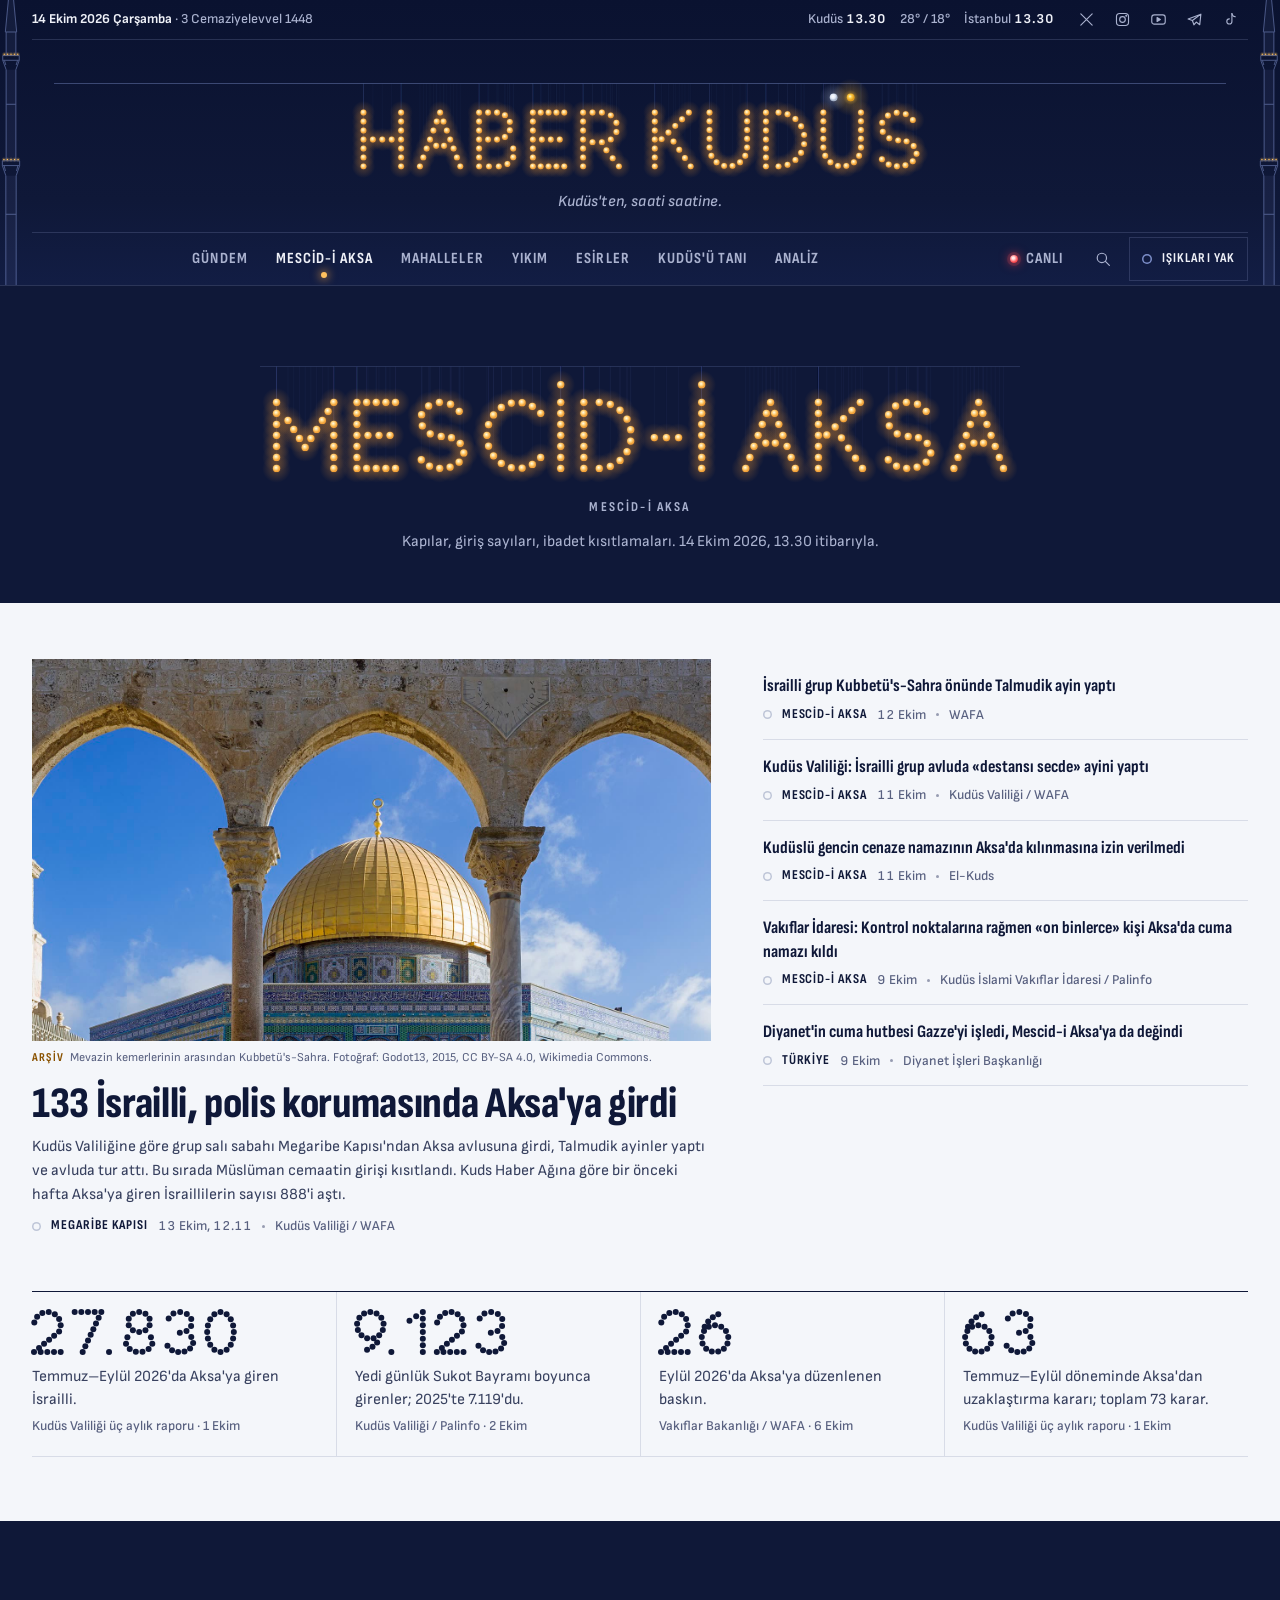
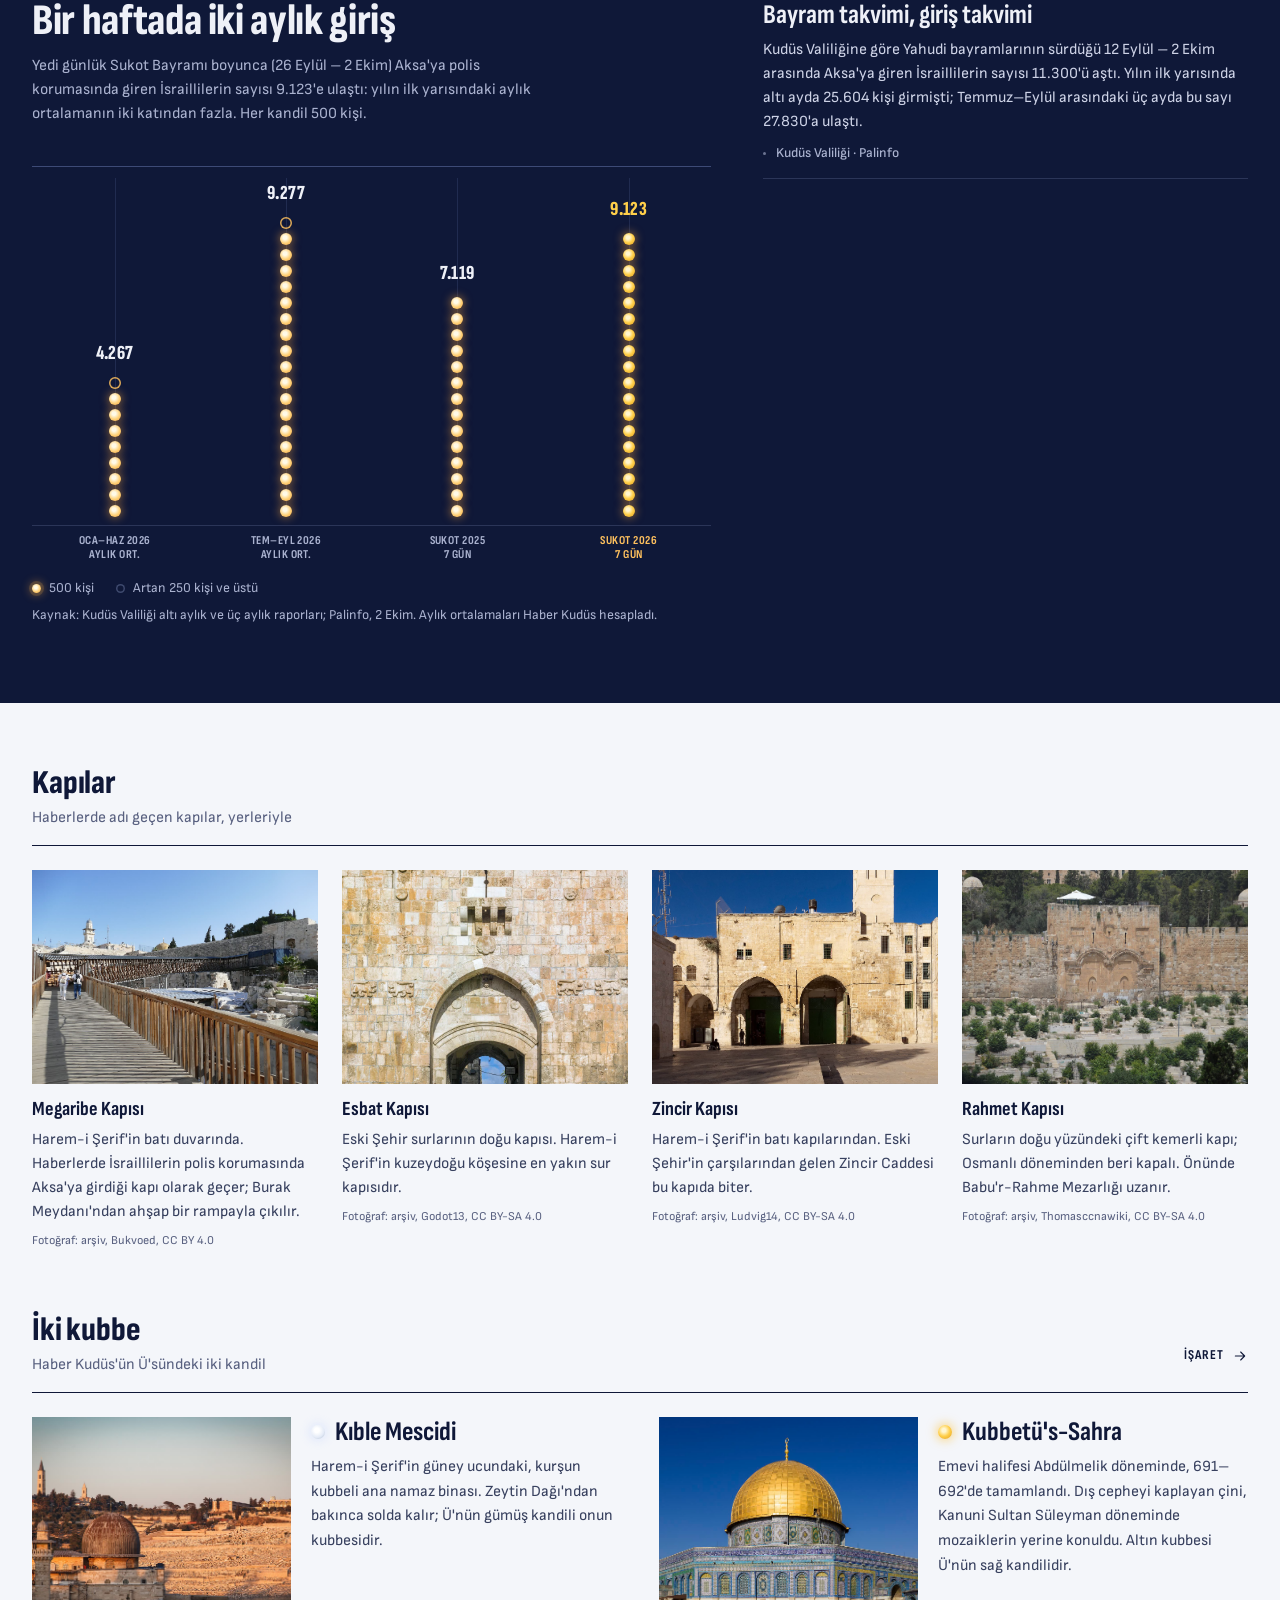
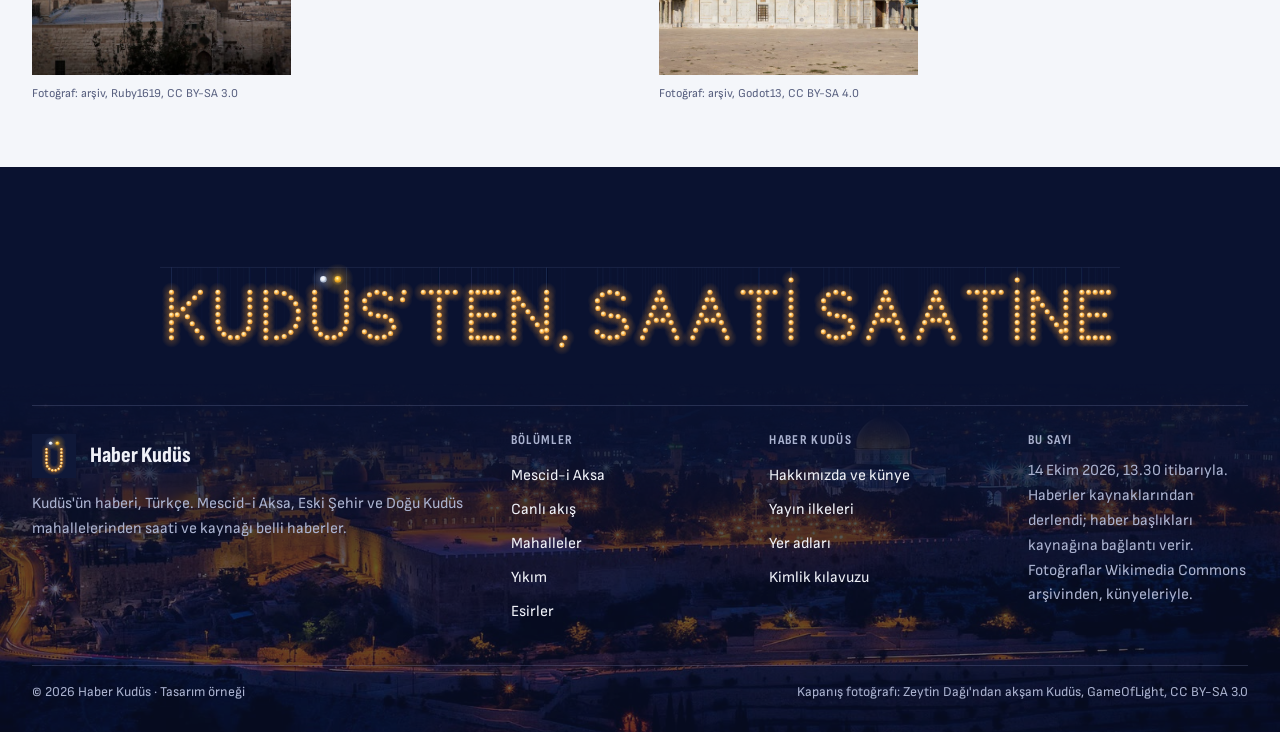
==== aksa.html @ 20bd2991 "Add article, section, live and about pages; export pack; Turkish edit - haber.html (full article wit" ====
<!doctype html>
<html lang="tr">
<head>
<meta charset="utf-8">
<meta name="viewport" content="width=device-width,initial-scale=1,viewport-fit=cover">
<meta name="robots" content="noindex,nofollow">
<title>Mescid-i Aksa — Haber Kudüs</title>
<meta name="description" content="Mescid-i Aksa: kapılar, giriş sayıları, ibadet kısıtlamaları. Kaynaklı ve saatli haberler.">
<meta name="theme-color" content="#0f1838">
<meta property="og:type" content="website">
<meta property="og:site_name" content="Haber Kudüs">
<meta property="og:locale" content="tr_TR">
<meta property="og:title" content="Mescid-i Aksa — Haber Kudüs">
<meta property="og:description" content="Kapılar, giriş sayıları, ibadet kısıtlamaları.">
<meta property="og:url" content="https://taktek-dev.github.io/haber-kudus-prototype/aksa.html">
<meta property="og:image" content="https://taktek-dev.github.io/haber-kudus-prototype/assets/brand/png/og-ana.png">
<meta property="og:image:width" content="1200">
<meta property="og:image:height" content="630">
<meta name="twitter:card" content="summary_large_image">
<link rel="apple-touch-icon" href="assets/brand/png/apple-touch-icon.png">
<link rel="icon" href="assets/brand/favicon.svg?v=2" type="image/svg+xml">
<link rel="preload" href="assets/fonts/sofia-sans-condensed-normal-latin.woff2" as="font" type="font/woff2" crossorigin>
<link rel="preload" href="assets/fonts/sofia-sans-normal-latin.woff2" as="font" type="font/woff2" crossorigin>
<link rel="stylesheet" href="assets/css/fonts.css?v=2">
<link rel="stylesheet" href="assets/css/kudus.css?v=2">
<link rel="stylesheet" href="assets/css/home.css?v=2">
<link rel="stylesheet" href="assets/css/sayfa.css?v=2">
<script>(function(d){d.classList.add('js');var t;try{t=localStorage.getItem('hk-tema')}catch(e){}if(!t&&matchMedia('(prefers-color-scheme: dark)').matches)t='dark';d.dataset.theme=t||'light'})(document.documentElement)</script>
</head>
<body>
<!--
THESIS: a section is a mahya of its own name: Mescid-i Aksa in lamps, then the gates, the numbers and the two domes the mark carries.
FORM: inner page of the Mahya world (seed b1a0cf79). FINISH: unreviewed and undocumented is unfinished; this build ends with the finish review, the verdict, and DESIGN.md
-->
<a class="skip" href="#icerik">İçeriğe geç</a>
<!--@parca:ust|aksa-->
<header class="gok">
  <div class="wrap">
    <!--@mahya:minare-sol--><svg xmlns="http://www.w3.org/2000/svg" viewBox="0 0 40 420" class="minare" aria-hidden="true" focusable="false" data-minare="sol"><path class="minare__shade" d="M20 22L12.8 98H27.2Z M13.8 98H26.2V128H13.8Z M13.8 146H26.2V262H13.8Z M13.4 281H26.6V420H13.4Z"/><path class="minare__body" d="M20 22V9M18.4 15.5a1.6 1.6 0 1 0 3.2 0a1.6 1.6 0 1 0 -3.2 0M23.2 5.2a4.2 4.2 0 1 1 -6.4 0a3.3 3.3 0 1 0 6.4 0M20 22L12.8 98H27.2ZM13.8 98V128M26.2 98V128M9.5 128H30.5V134H9.5ZM9.5 134L13.8 146M30.5 134L26.2 146M11.6 134L13.4 140M28.4 134L26.6 140M13.8 146V262M26.2 146V262M13.8 190H26.2M9 262H31V268H9ZM9 268L13.4 281M31 268L26.6 281M11.2 268L13 275M28.8 268L27 275M13.4 281V420M26.6 281V420M13.4 330H26.6"/><circle class="minare__glow" cx="11.4" cy="126.4" r="2.6"/><circle class="minare__lamp" cx="11.4" cy="126.4" r=".95"/><circle class="minare__glow" cx="15.7" cy="126.4" r="2.6"/><circle class="minare__lamp" cx="15.7" cy="126.4" r=".95"/><circle class="minare__glow" cx="20" cy="126.4" r="2.6"/><circle class="minare__lamp" cx="20" cy="126.4" r=".95"/><circle class="minare__glow" cx="24.3" cy="126.4" r="2.6"/><circle class="minare__lamp" cx="24.3" cy="126.4" r=".95"/><circle class="minare__glow" cx="28.6" cy="126.4" r="2.6"/><circle class="minare__lamp" cx="28.6" cy="126.4" r=".95"/><circle class="minare__glow" cx="11" cy="260.4" r="2.6"/><circle class="minare__lamp" cx="11" cy="260.4" r=".95"/><circle class="minare__glow" cx="15.5" cy="260.4" r="2.6"/><circle class="minare__lamp" cx="15.5" cy="260.4" r=".95"/><circle class="minare__glow" cx="20" cy="260.4" r="2.6"/><circle class="minare__lamp" cx="20" cy="260.4" r=".95"/><circle class="minare__glow" cx="24.5" cy="260.4" r="2.6"/><circle class="minare__lamp" cx="24.5" cy="260.4" r=".95"/><circle class="minare__glow" cx="29" cy="260.4" r="2.6"/><circle class="minare__lamp" cx="29" cy="260.4" r=".95"/></svg><!--/@mahya-->
    <!--@mahya:minare-sag--><svg xmlns="http://www.w3.org/2000/svg" viewBox="0 0 40 420" class="minare" aria-hidden="true" focusable="false" data-minare="sag"><path class="minare__shade" d="M20 22L12.8 98H27.2Z M13.8 98H26.2V128H13.8Z M13.8 146H26.2V262H13.8Z M13.4 281H26.6V420H13.4Z"/><path class="minare__body" d="M20 22V9M18.4 15.5a1.6 1.6 0 1 0 3.2 0a1.6 1.6 0 1 0 -3.2 0M23.2 5.2a4.2 4.2 0 1 1 -6.4 0a3.3 3.3 0 1 0 6.4 0M20 22L12.8 98H27.2ZM13.8 98V128M26.2 98V128M9.5 128H30.5V134H9.5ZM9.5 134L13.8 146M30.5 134L26.2 146M11.6 134L13.4 140M28.4 134L26.6 140M13.8 146V262M26.2 146V262M13.8 190H26.2M9 262H31V268H9ZM9 268L13.4 281M31 268L26.6 281M11.2 268L13 275M28.8 268L27 275M13.4 281V420M26.6 281V420M13.4 330H26.6"/><circle class="minare__glow" cx="11.4" cy="126.4" r="2.6"/><circle class="minare__lamp" cx="11.4" cy="126.4" r=".95"/><circle class="minare__glow" cx="15.7" cy="126.4" r="2.6"/><circle class="minare__lamp" cx="15.7" cy="126.4" r=".95"/><circle class="minare__glow" cx="20" cy="126.4" r="2.6"/><circle class="minare__lamp" cx="20" cy="126.4" r=".95"/><circle class="minare__glow" cx="24.3" cy="126.4" r="2.6"/><circle class="minare__lamp" cx="24.3" cy="126.4" r=".95"/><circle class="minare__glow" cx="28.6" cy="126.4" r="2.6"/><circle class="minare__lamp" cx="28.6" cy="126.4" r=".95"/><circle class="minare__glow" cx="11" cy="260.4" r="2.6"/><circle class="minare__lamp" cx="11" cy="260.4" r=".95"/><circle class="minare__glow" cx="15.5" cy="260.4" r="2.6"/><circle class="minare__lamp" cx="15.5" cy="260.4" r=".95"/><circle class="minare__glow" cx="20" cy="260.4" r="2.6"/><circle class="minare__lamp" cx="20" cy="260.4" r=".95"/><circle class="minare__glow" cx="24.5" cy="260.4" r="2.6"/><circle class="minare__lamp" cx="24.5" cy="260.4" r=".95"/><circle class="minare__glow" cx="29" cy="260.4" r="2.6"/><circle class="minare__lamp" cx="29" cy="260.4" r=".95"/></svg><!--/@mahya-->
    <div class="gok__ust">
      <span class="tarih"><b>14 Ekim 2026 Çarşamba</b><span class="hicri"> · 3 Cemaziyelevvel 1448</span></span>
      <span class="saatler"><span>Kudüs <time datetime="2026-10-14T13:30+03:00">13.30</time></span><span class="hava">28° / 18°</span><span>İstanbul <time datetime="2026-10-14T13:30+03:00">13.30</time></span>
        <span class="sosyal" aria-label="Haber Kudüs sosyal medyada">
          <a href="#takip" aria-label="X"><svg viewBox="0 0 24 24" class="ico" aria-hidden="true"><path d="M4 4l16 16M20 4L4 20"/></svg></a>
          <a href="#takip" aria-label="Instagram"><svg viewBox="0 0 24 24" class="ico" aria-hidden="true"><rect x="3.5" y="3.5" width="17" height="17" rx="4.5"/><circle cx="12" cy="12" r="4"/><circle cx="17.2" cy="6.8" r=".6" fill="currentColor"/></svg></a>
          <a href="#takip" aria-label="YouTube"><svg viewBox="0 0 24 24" class="ico" aria-hidden="true"><rect x="2.5" y="5.5" width="19" height="13" rx="3.5"/><path d="M10 9.3v5.4l4.6-2.7z" fill="currentColor"/></svg></a>
          <a href="#takip" aria-label="Telegram"><svg viewBox="0 0 24 24" class="ico" aria-hidden="true"><path d="M21 4.5L3 11.3l6 2.1 2.2 6.1 3.2-3.9 5 3.7z"/><path d="M9 13.4l8.4-6.3"/></svg></a>
          <a href="#takip" aria-label="TikTok"><svg viewBox="0 0 24 24" class="ico" aria-hidden="true"><path d="M14 3.5v11.2a3.6 3.6 0 1 1-3.6-3.6"/><path d="M14 3.5c.4 2.6 2.2 4.4 4.8 4.6"/></svg></a>
        </span>
      </span>
    </div>
    <div class="mast">
      <span class="mast__ip" data-ip aria-hidden="true"></span>
      <a class="mast__logo plain" href="home.html" aria-label="Haber Kudüs, ana sayfa"><!--@mahya:masthead--><svg xmlns="http://www.w3.org/2000/svg" viewBox="-3 -9.5 129.4 24.5" class="mahya mahya--night" role="img" aria-label="Haber Kudüs" data-mahya="masthead"><defs><radialGradient id="mhh"><stop offset="0" stop-color="#ffb648" stop-opacity=".55"/><stop offset=".35" stop-color="#ff9f2e" stop-opacity=".18"/><stop offset="1" stop-color="#ff9f2e" stop-opacity="0"/></radialGradient><radialGradient id="mhc" cx=".42" cy=".38"><stop offset="0" stop-color="#fffbe9"/><stop offset=".55" stop-color="#ffd27a"/><stop offset="1" stop-color="#f3a23a"/></radialGradient><radialGradient id="mhk" cx=".42" cy=".38"><stop offset="0" stop-color="#fff6d1"/><stop offset=".45" stop-color="#ffcf4a"/><stop offset="1" stop-color="#e09a1c"/></radialGradient><radialGradient id="mhs" cx=".42" cy=".38"><stop offset="0" stop-color="#ffffff"/><stop offset=".6" stop-color="#e4ebf7"/><stop offset="1" stop-color="#a9b6cc"/></radialGradient><radialGradient id="mhkh"><stop offset="0" stop-color="#ffc83a" stop-opacity=".75"/><stop offset=".4" stop-color="#ffb21f" stop-opacity=".22"/><stop offset="1" stop-color="#ffb21f" stop-opacity="0"/></radialGradient><radialGradient id="mhsh"><stop offset="0" stop-color="#dfe8ff" stop-opacity=".3"/><stop offset="1" stop-color="#dfe8ff" stop-opacity="0"/></radialGradient></defs><g class="mahya__rig"><line class="mahya__rope" x1="-3" y1="-6.5" x2="126.4" y2="-6.5"/><path class="mahya__threads" d="M0 -6.5V0M0 -6.5V2M0 -6.5V4M0 -6.5V6M0 -6.5V8M0 -6.5V10M0 -6.5V12M8.4 -6.5V0M8.4 -6.5V2M8.4 -6.5V4M8.4 -6.5V6M8.4 -6.5V8M8.4 -6.5V10M8.4 -6.5V12M2.1 -6.5V6M4.2 -6.5V6M6.3 -6.5V6M12.6 -6.5V12M13.35 -6.5V10M14.1 -6.5V8M14.85 -6.5V6M15.6 -6.5V4M16.35 -6.5V2M17.1 -6.5V0M17.85 -6.5V2M18.6 -6.5V4M19.35 -6.5V6M20.1 -6.5V8M20.85 -6.5V10M21.6 -6.5V12M16.23 -6.5V7.4M17.97 -6.5V7.4M25.8 -6.5V0M25.8 -6.5V2M25.8 -6.5V4M25.8 -6.5V6M25.8 -6.5V8M25.8 -6.5V10M25.8 -6.5V12M27.8 -6.5V0M29.8 -6.5V0M31.56 -6.5V0.57M32.65 -6.5V2.07M32.65 -6.5V3.93M31.56 -6.5V5.43M29.8 -6.5V6M27.8 -6.5V6M33.41 -6.5V8.02M33.41 -6.5V9.98M32.12 -6.5V11.48M30.2 -6.5V12M28 -6.5V12M37.8 -6.5V0M37.8 -6.5V2M37.8 -6.5V4M37.8 -6.5V6M37.8 -6.5V8M37.8 -6.5V10M37.8 -6.5V12M39.55 -6.5V0M41.3 -6.5V0M43.05 -6.5V0M44.8 -6.5V0M39.8 -6.5V6M41.8 -6.5V6M43.8 -6.5V6M39.55 -6.5V12M41.3 -6.5V12M43.05 -6.5V12M44.8 -6.5V12M49 -6.5V0M49 -6.5V2M49 -6.5V4M49 -6.5V6M49 -6.5V8M49 -6.5V10M49 -6.5V12M51.1 -6.5V0M53.2 -6.5V0M55.18 -6.5V0.62M56.43 -6.5V2.27M56.43 -6.5V4.33M55.18 -6.5V5.98M53.2 -6.5V6.6M51.1 -6.5V6.6M54.2 -6.5V8.4M55.6 -6.5V10.2M57 -6.5V12M65 -6.5V0M65 -6.5V2M65 -6.5V4M65 -6.5V6M65 -6.5V8M65 -6.5V10M65 -6.5V12M72.6 -6.5V0M71.08 -6.5V1.48M69.56 -6.5V2.96M68.04 -6.5V4.44M66.52 -6.5V5.92M69.17 -6.5V6.45M70.45 -6.5V8.3M71.72 -6.5V10.15M73 -6.5V12M77.2 -6.5V0M77.2 -6.5V1.95M77.2 -6.5V3.9M77.2 -6.5V5.85M77.2 -6.5V7.8M77.62 -6.5V9.62M78.78 -6.5V11.08M80.47 -6.5V11.89M82.33 -6.5V11.89M84.02 -6.5V11.08M85.18 -6.5V9.62M85.6 -6.5V7.8M85.6 -6.5V5.85M85.6 -6.5V3.9M85.6 -6.5V1.95M85.6 -6.5V0M89.8 -6.5V0M89.8 -6.5V2M89.8 -6.5V4M89.8 -6.5V6M89.8 -6.5V8M89.8 -6.5V10M89.8 -6.5V12M92.6 -6.5V0M94.61 -6.5V0.37M96.37 -6.5V1.44M97.64 -6.5V3.04M98.31 -6.5V4.97M98.31 -6.5V7.03M97.64 -6.5V8.96M96.37 -6.5V10.56M94.61 -6.5V11.63M92.6 -6.5V12M102.6 -6.5V0M102.6 -6.5V1.95M102.6 -6.5V3.9M102.6 -6.5V5.85M102.6 -6.5V7.8M103.02 -6.5V9.62M104.18 -6.5V11.08M105.87 -6.5V11.89M107.73 -6.5V11.89M109.42 -6.5V11.08M110.58 -6.5V9.62M111 -6.5V7.8M111 -6.5V5.85M111 -6.5V3.9M111 -6.5V1.95M111 -6.5V0M104.9 -6.5V-3.4M108.7 -6.5V-3.4M122.57 -6.5V1.64M120.99 -6.5V0.34M118.97 -6.5V0.01M117.02 -6.5V0.66M115.74 -6.5V2.25M115.87 -6.5V4.26M117.31 -6.5V5.71M119.3 -6.5V6.2M121.17 -6.5V6.42M122.75 -6.5V7.45M123.4 -6.5V9.19M122.55 -6.5V10.84M120.91 -6.5V11.76M119.02 -6.5V11.99M117.18 -6.5V11.57M115.68 -6.5V10.43"/></g><g class="mahya__halos"><circle cx="0" cy="0" r="2.6" fill="url(#mhh)" style="--i:0"/><circle cx="0" cy="2" r="2.6" fill="url(#mhh)" style="--i:1"/><circle cx="0" cy="4" r="2.6" fill="url(#mhh)" style="--i:2"/><circle cx="0" cy="6" r="2.6" fill="url(#mhh)" style="--i:3"/><circle cx="0" cy="8" r="2.6" fill="url(#mhh)" style="--i:4"/><circle cx="0" cy="10" r="2.6" fill="url(#mhh)" style="--i:5"/><circle cx="0" cy="12" r="2.6" fill="url(#mhh)" style="--i:6"/><circle cx="8.4" cy="0" r="2.6" fill="url(#mhh)" style="--i:10"/><circle cx="8.4" cy="2" r="2.6" fill="url(#mhh)" style="--i:11"/><circle cx="8.4" cy="4" r="2.6" fill="url(#mhh)" style="--i:12"/><circle cx="8.4" cy="6" r="2.6" fill="url(#mhh)" style="--i:13"/><circle cx="8.4" cy="8" r="2.6" fill="url(#mhh)" style="--i:14"/><circle cx="8.4" cy="10" r="2.6" fill="url(#mhh)" style="--i:15"/><circle cx="8.4" cy="12" r="2.6" fill="url(#mhh)" style="--i:16"/><circle cx="2.1" cy="6" r="2.6" fill="url(#mhh)" style="--i:7"/><circle cx="4.2" cy="6" r="2.6" fill="url(#mhh)" style="--i:8"/><circle cx="6.3" cy="6" r="2.6" fill="url(#mhh)" style="--i:9"/><circle cx="12.6" cy="12" r="2.6" fill="url(#mhh)" style="--i:17"/><circle cx="13.35" cy="10" r="2.6" fill="url(#mhh)" style="--i:18"/><circle cx="14.1" cy="8" r="2.6" fill="url(#mhh)" style="--i:19"/><circle cx="14.85" cy="6" r="2.6" fill="url(#mhh)" style="--i:20"/><circle cx="15.6" cy="4" r="2.6" fill="url(#mhh)" style="--i:21"/><circle cx="16.35" cy="2" r="2.6" fill="url(#mhh)" style="--i:22"/><circle cx="17.1" cy="0" r="2.6" fill="url(#mhh)" style="--i:23"/><circle cx="17.85" cy="2" r="2.6" fill="url(#mhh)" style="--i:25"/><circle cx="18.6" cy="4" r="2.6" fill="url(#mhh)" style="--i:27"/><circle cx="19.35" cy="6" r="2.6" fill="url(#mhh)" style="--i:28"/><circle cx="20.1" cy="8" r="2.6" fill="url(#mhh)" style="--i:29"/><circle cx="20.85" cy="10" r="2.6" fill="url(#mhh)" style="--i:30"/><circle cx="21.6" cy="12" r="2.6" fill="url(#mhh)" style="--i:31"/><circle cx="16.23" cy="7.4" r="2.6" fill="url(#mhh)" style="--i:24"/><circle cx="17.97" cy="7.4" r="2.6" fill="url(#mhh)" style="--i:26"/><circle cx="25.8" cy="0" r="2.6" fill="url(#mhh)" style="--i:32"/><circle cx="25.8" cy="2" r="2.6" fill="url(#mhh)" style="--i:33"/><circle cx="25.8" cy="4" r="2.6" fill="url(#mhh)" style="--i:34"/><circle cx="25.8" cy="6" r="2.6" fill="url(#mhh)" style="--i:35"/><circle cx="25.8" cy="8" r="2.6" fill="url(#mhh)" style="--i:36"/><circle cx="25.8" cy="10" r="2.6" fill="url(#mhh)" style="--i:37"/><circle cx="25.8" cy="12" r="2.6" fill="url(#mhh)" style="--i:39"/><circle cx="27.8" cy="0" r="2.6" fill="url(#mhh)" style="--i:38"/><circle cx="29.8" cy="0" r="2.6" fill="url(#mhh)" style="--i:41"/><circle cx="31.56" cy="0.57" r="2.6" fill="url(#mhh)" style="--i:44"/><circle cx="32.65" cy="2.07" r="2.6" fill="url(#mhh)" style="--i:47"/><circle cx="32.65" cy="3.93" r="2.6" fill="url(#mhh)" style="--i:48"/><circle cx="31.56" cy="5.43" r="2.6" fill="url(#mhh)" style="--i:46"/><circle cx="29.8" cy="6" r="2.6" fill="url(#mhh)" style="--i:43"/><circle cx="27.8" cy="6" r="2.6" fill="url(#mhh)" style="--i:40"/><circle cx="33.41" cy="8.02" r="2.6" fill="url(#mhh)" style="--i:50"/><circle cx="33.41" cy="9.98" r="2.6" fill="url(#mhh)" style="--i:51"/><circle cx="32.12" cy="11.48" r="2.6" fill="url(#mhh)" style="--i:49"/><circle cx="30.2" cy="12" r="2.6" fill="url(#mhh)" style="--i:45"/><circle cx="28" cy="12" r="2.6" fill="url(#mhh)" style="--i:42"/><circle cx="37.8" cy="0" r="2.6" fill="url(#mhh)" style="--i:52"/><circle cx="37.8" cy="2" r="2.6" fill="url(#mhh)" style="--i:53"/><circle cx="37.8" cy="4" r="2.6" fill="url(#mhh)" style="--i:54"/><circle cx="37.8" cy="6" r="2.6" fill="url(#mhh)" style="--i:55"/><circle cx="37.8" cy="8" r="2.6" fill="url(#mhh)" style="--i:56"/><circle cx="37.8" cy="10" r="2.6" fill="url(#mhh)" style="--i:58"/><circle cx="37.8" cy="12" r="2.6" fill="url(#mhh)" style="--i:59"/><circle cx="39.55" cy="0" r="2.6" fill="url(#mhh)" style="--i:57"/><circle cx="41.3" cy="0" r="2.6" fill="url(#mhh)" style="--i:61"/><circle cx="43.05" cy="0" r="2.6" fill="url(#mhh)" style="--i:64"/><circle cx="44.8" cy="0" r="2.6" fill="url(#mhh)" style="--i:66"/><circle cx="39.8" cy="6" r="2.6" fill="url(#mhh)" style="--i:60"/><circle cx="41.8" cy="6" r="2.6" fill="url(#mhh)" style="--i:63"/><circle cx="43.8" cy="6" r="2.6" fill="url(#mhh)" style="--i:67"/><circle cx="39.55" cy="12" r="2.6" fill="url(#mhh)" style="--i:62"/><circle cx="41.3" cy="12" r="2.6" fill="url(#mhh)" style="--i:65"/><circle cx="43.05" cy="12" r="2.6" fill="url(#mhh)" style="--i:68"/><circle cx="44.8" cy="12" r="2.6" fill="url(#mhh)" style="--i:69"/><circle cx="49" cy="0" r="2.6" fill="url(#mhh)" style="--i:70"/><circle cx="49" cy="2" r="2.6" fill="url(#mhh)" style="--i:71"/><circle cx="49" cy="4" r="2.6" fill="url(#mhh)" style="--i:72"/><circle cx="49" cy="6" r="2.6" fill="url(#mhh)" style="--i:73"/><circle cx="49" cy="8" r="2.6" fill="url(#mhh)" style="--i:74"/><circle cx="49" cy="10" r="2.6" fill="url(#mhh)" style="--i:75"/><circle cx="49" cy="12" r="2.6" fill="url(#mhh)" style="--i:77"/><circle cx="51.1" cy="0" r="2.6" fill="url(#mhh)" style="--i:76"/><circle cx="53.2" cy="0" r="2.6" fill="url(#mhh)" style="--i:79"/><circle cx="55.18" cy="0.62" r="2.6" fill="url(#mhh)" style="--i:81"/><circle cx="56.43" cy="2.27" r="2.6" fill="url(#mhh)" style="--i:84"/><circle cx="56.43" cy="4.33" r="2.6" fill="url(#mhh)" style="--i:85"/><circle cx="55.18" cy="5.98" r="2.6" fill="url(#mhh)" style="--i:83"/><circle cx="53.2" cy="6.6" r="2.6" fill="url(#mhh)" style="--i:80"/><circle cx="51.1" cy="6.6" r="2.6" fill="url(#mhh)" style="--i:78"/><circle cx="54.2" cy="8.4" r="2.6" fill="url(#mhh)" style="--i:82"/><circle cx="55.6" cy="10.2" r="2.6" fill="url(#mhh)" style="--i:86"/><circle cx="57" cy="12" r="2.6" fill="url(#mhh)" style="--i:87"/><circle cx="65" cy="0" r="2.6" fill="url(#mhh)" style="--i:88"/><circle cx="65" cy="2" r="2.6" fill="url(#mhh)" style="--i:89"/><circle cx="65" cy="4" r="2.6" fill="url(#mhh)" style="--i:90"/><circle cx="65" cy="6" r="2.6" fill="url(#mhh)" style="--i:91"/><circle cx="65" cy="8" r="2.6" fill="url(#mhh)" style="--i:92"/><circle cx="65" cy="10" r="2.6" fill="url(#mhh)" style="--i:93"/><circle cx="65" cy="12" r="2.6" fill="url(#mhh)" style="--i:94"/><circle cx="72.6" cy="0" r="2.6" fill="url(#mhh)" style="--i:101"/><circle cx="71.08" cy="1.48" r="2.6" fill="url(#mhh)" style="--i:99"/><circle cx="69.56" cy="2.96" r="2.6" fill="url(#mhh)" style="--i:97"/><circle cx="68.04" cy="4.44" r="2.6" fill="url(#mhh)" style="--i:96"/><circle cx="66.52" cy="5.92" r="2.6" fill="url(#mhh)" style="--i:95"/><circle cx="69.17" cy="6.45" r="2.6" fill="url(#mhh)" style="--i:98"/><circle cx="70.45" cy="8.3" r="2.6" fill="url(#mhh)" style="--i:100"/><circle cx="71.72" cy="10.15" r="2.6" fill="url(#mhh)" style="--i:102"/><circle cx="73" cy="12" r="2.6" fill="url(#mhh)" style="--i:103"/><circle cx="77.2" cy="0" r="2.6" fill="url(#mhh)" style="--i:104"/><circle cx="77.2" cy="1.95" r="2.6" fill="url(#mhh)" style="--i:105"/><circle cx="77.2" cy="3.9" r="2.6" fill="url(#mhh)" style="--i:106"/><circle cx="77.2" cy="5.85" r="2.6" fill="url(#mhh)" style="--i:107"/><circle cx="77.2" cy="7.8" r="2.6" fill="url(#mhh)" style="--i:108"/><circle cx="77.62" cy="9.62" r="2.6" fill="url(#mhh)" style="--i:109"/><circle cx="78.78" cy="11.08" r="2.6" fill="url(#mhh)" style="--i:110"/><circle cx="80.47" cy="11.89" r="2.6" fill="url(#mhh)" style="--i:111"/><circle cx="82.33" cy="11.89" r="2.6" fill="url(#mhh)" style="--i:112"/><circle cx="84.02" cy="11.08" r="2.6" fill="url(#mhh)" style="--i:115"/><circle cx="85.18" cy="9.62" r="2.6" fill="url(#mhh)" style="--i:118"/><circle cx="85.6" cy="7.8" r="2.6" fill="url(#mhh)" style="--i:119"/><circle cx="85.6" cy="5.85" r="2.6" fill="url(#mhh)" style="--i:117"/><circle cx="85.6" cy="3.9" r="2.6" fill="url(#mhh)" style="--i:116"/><circle cx="85.6" cy="1.95" r="2.6" fill="url(#mhh)" style="--i:114"/><circle cx="85.6" cy="0" r="2.6" fill="url(#mhh)" style="--i:113"/><circle cx="89.8" cy="0" r="2.6" fill="url(#mhh)" style="--i:120"/><circle cx="89.8" cy="2" r="2.6" fill="url(#mhh)" style="--i:121"/><circle cx="89.8" cy="4" r="2.6" fill="url(#mhh)" style="--i:122"/><circle cx="89.8" cy="6" r="2.6" fill="url(#mhh)" style="--i:123"/><circle cx="89.8" cy="8" r="2.6" fill="url(#mhh)" style="--i:124"/><circle cx="89.8" cy="10" r="2.6" fill="url(#mhh)" style="--i:125"/><circle cx="89.8" cy="12" r="2.6" fill="url(#mhh)" style="--i:126"/><circle cx="92.6" cy="0" r="2.6" fill="url(#mhh)" style="--i:127"/><circle cx="94.61" cy="0.37" r="2.6" fill="url(#mhh)" style="--i:128"/><circle cx="96.37" cy="1.44" r="2.6" fill="url(#mhh)" style="--i:130"/><circle cx="97.64" cy="3.04" r="2.6" fill="url(#mhh)" style="--i:132"/><circle cx="98.31" cy="4.97" r="2.6" fill="url(#mhh)" style="--i:134"/><circle cx="98.31" cy="7.03" r="2.6" fill="url(#mhh)" style="--i:136"/><circle cx="97.64" cy="8.96" r="2.6" fill="url(#mhh)" style="--i:135"/><circle cx="96.37" cy="10.56" r="2.6" fill="url(#mhh)" style="--i:133"/><circle cx="94.61" cy="11.63" r="2.6" fill="url(#mhh)" style="--i:131"/><circle cx="92.6" cy="12" r="2.6" fill="url(#mhh)" style="--i:129"/><circle cx="102.6" cy="0" r="2.6" fill="url(#mhh)" style="--i:137"/><circle cx="102.6" cy="1.95" r="2.6" fill="url(#mhh)" style="--i:138"/><circle cx="102.6" cy="3.9" r="2.6" fill="url(#mhh)" style="--i:139"/><circle cx="102.6" cy="5.85" r="2.6" fill="url(#mhh)" style="--i:140"/><circle cx="102.6" cy="7.8" r="2.6" fill="url(#mhh)" style="--i:141"/><circle cx="103.02" cy="9.62" r="2.6" fill="url(#mhh)" style="--i:143"/><circle cx="104.18" cy="11.08" r="2.6" fill="url(#mhh)" style="--i:144"/><circle cx="105.87" cy="11.89" r="2.6" fill="url(#mhh)" style="--i:145"/><circle cx="107.73" cy="11.89" r="2.6" fill="url(#mhh)" style="--i:147"/><circle cx="109.42" cy="11.08" r="2.6" fill="url(#mhh)" style="--i:150"/><circle cx="110.58" cy="9.62" r="2.6" fill="url(#mhh)" style="--i:153"/><circle cx="111" cy="7.8" r="2.6" fill="url(#mhh)" style="--i:154"/><circle cx="111" cy="5.85" r="2.6" fill="url(#mhh)" style="--i:152"/><circle cx="111" cy="3.9" r="2.6" fill="url(#mhh)" style="--i:151"/><circle cx="111" cy="1.95" r="2.6" fill="url(#mhh)" style="--i:149"/><circle cx="111" cy="0" r="2.6" fill="url(#mhh)" style="--i:148"/><circle cx="104.9" cy="-3.4" r="3.12" fill="url(#mhsh)" style="--i:142"/><circle cx="108.7" cy="-3.4" r="4.16" fill="url(#mhkh)" style="--i:146"/><circle cx="122.57" cy="1.64" r="2.6" fill="url(#mhh)" style="--i:166"/><circle cx="120.99" cy="0.34" r="2.6" fill="url(#mhh)" style="--i:163"/><circle cx="118.97" cy="0.01" r="2.6" fill="url(#mhh)" style="--i:160"/><circle cx="117.02" cy="0.66" r="2.6" fill="url(#mhh)" style="--i:157"/><circle cx="115.74" cy="2.25" r="2.6" fill="url(#mhh)" style="--i:155"/><circle cx="115.87" cy="4.26" r="2.6" fill="url(#mhh)" style="--i:156"/><circle cx="117.31" cy="5.71" r="2.6" fill="url(#mhh)" style="--i:159"/><circle cx="119.3" cy="6.2" r="2.6" fill="url(#mhh)" style="--i:162"/><circle cx="121.17" cy="6.42" r="2.6" fill="url(#mhh)" style="--i:165"/><circle cx="122.75" cy="7.45" r="2.6" fill="url(#mhh)" style="--i:168"/><circle cx="123.4" cy="9.19" r="2.6" fill="url(#mhh)" style="--i:170"/><circle cx="122.55" cy="10.84" r="2.6" fill="url(#mhh)" style="--i:169"/><circle cx="120.91" cy="11.76" r="2.6" fill="url(#mhh)" style="--i:167"/><circle cx="119.02" cy="11.99" r="2.6" fill="url(#mhh)" style="--i:164"/><circle cx="117.18" cy="11.57" r="2.6" fill="url(#mhh)" style="--i:161"/><circle cx="115.68" cy="10.43" r="2.6" fill="url(#mhh)" style="--i:158"/></g><g class="mahya__lamps"><circle cx="0" cy="0" r="0.66" fill="url(#mhc)" style="--i:0"/><circle cx="0" cy="2" r="0.66" fill="url(#mhc)" style="--i:1"/><circle cx="0" cy="4" r="0.66" fill="url(#mhc)" style="--i:2"/><circle cx="0" cy="6" r="0.66" fill="url(#mhc)" style="--i:3"/><circle cx="0" cy="8" r="0.66" fill="url(#mhc)" style="--i:4"/><circle cx="0" cy="10" r="0.66" fill="url(#mhc)" style="--i:5"/><circle cx="0" cy="12" r="0.66" fill="url(#mhc)" style="--i:6"/><circle cx="8.4" cy="0" r="0.66" fill="url(#mhc)" style="--i:10"/><circle cx="8.4" cy="2" r="0.66" fill="url(#mhc)" style="--i:11"/><circle cx="8.4" cy="4" r="0.66" fill="url(#mhc)" style="--i:12"/><circle cx="8.4" cy="6" r="0.66" fill="url(#mhc)" style="--i:13"/><circle cx="8.4" cy="8" r="0.66" fill="url(#mhc)" style="--i:14"/><circle cx="8.4" cy="10" r="0.66" fill="url(#mhc)" style="--i:15"/><circle cx="8.4" cy="12" r="0.66" fill="url(#mhc)" style="--i:16"/><circle cx="2.1" cy="6" r="0.66" fill="url(#mhc)" style="--i:7"/><circle cx="4.2" cy="6" r="0.66" fill="url(#mhc)" style="--i:8"/><circle cx="6.3" cy="6" r="0.66" fill="url(#mhc)" style="--i:9"/><circle cx="12.6" cy="12" r="0.66" fill="url(#mhc)" style="--i:17"/><circle cx="13.35" cy="10" r="0.66" fill="url(#mhc)" style="--i:18"/><circle cx="14.1" cy="8" r="0.66" fill="url(#mhc)" style="--i:19"/><circle cx="14.85" cy="6" r="0.66" fill="url(#mhc)" style="--i:20"/><circle cx="15.6" cy="4" r="0.66" fill="url(#mhc)" style="--i:21"/><circle cx="16.35" cy="2" r="0.66" fill="url(#mhc)" style="--i:22"/><circle cx="17.1" cy="0" r="0.66" fill="url(#mhc)" style="--i:23"/><circle cx="17.85" cy="2" r="0.66" fill="url(#mhc)" style="--i:25"/><circle cx="18.6" cy="4" r="0.66" fill="url(#mhc)" style="--i:27"/><circle cx="19.35" cy="6" r="0.66" fill="url(#mhc)" style="--i:28"/><circle cx="20.1" cy="8" r="0.66" fill="url(#mhc)" style="--i:29"/><circle cx="20.85" cy="10" r="0.66" fill="url(#mhc)" style="--i:30"/><circle cx="21.6" cy="12" r="0.66" fill="url(#mhc)" style="--i:31"/><circle cx="16.23" cy="7.4" r="0.66" fill="url(#mhc)" style="--i:24"/><circle cx="17.97" cy="7.4" r="0.66" fill="url(#mhc)" style="--i:26"/><circle cx="25.8" cy="0" r="0.66" fill="url(#mhc)" style="--i:32"/><circle cx="25.8" cy="2" r="0.66" fill="url(#mhc)" style="--i:33"/><circle cx="25.8" cy="4" r="0.66" fill="url(#mhc)" style="--i:34"/><circle cx="25.8" cy="6" r="0.66" fill="url(#mhc)" style="--i:35"/><circle cx="25.8" cy="8" r="0.66" fill="url(#mhc)" style="--i:36"/><circle cx="25.8" cy="10" r="0.66" fill="url(#mhc)" style="--i:37"/><circle cx="25.8" cy="12" r="0.66" fill="url(#mhc)" style="--i:39"/><circle cx="27.8" cy="0" r="0.66" fill="url(#mhc)" style="--i:38"/><circle cx="29.8" cy="0" r="0.66" fill="url(#mhc)" style="--i:41"/><circle cx="31.56" cy="0.57" r="0.66" fill="url(#mhc)" style="--i:44"/><circle cx="32.65" cy="2.07" r="0.66" fill="url(#mhc)" style="--i:47"/><circle cx="32.65" cy="3.93" r="0.66" fill="url(#mhc)" style="--i:48"/><circle cx="31.56" cy="5.43" r="0.66" fill="url(#mhc)" style="--i:46"/><circle cx="29.8" cy="6" r="0.66" fill="url(#mhc)" style="--i:43"/><circle cx="27.8" cy="6" r="0.66" fill="url(#mhc)" style="--i:40"/><circle cx="33.41" cy="8.02" r="0.66" fill="url(#mhc)" style="--i:50"/><circle cx="33.41" cy="9.98" r="0.66" fill="url(#mhc)" style="--i:51"/><circle cx="32.12" cy="11.48" r="0.66" fill="url(#mhc)" style="--i:49"/><circle cx="30.2" cy="12" r="0.66" fill="url(#mhc)" style="--i:45"/><circle cx="28" cy="12" r="0.66" fill="url(#mhc)" style="--i:42"/><circle cx="37.8" cy="0" r="0.66" fill="url(#mhc)" style="--i:52"/><circle cx="37.8" cy="2" r="0.66" fill="url(#mhc)" style="--i:53"/><circle cx="37.8" cy="4" r="0.66" fill="url(#mhc)" style="--i:54"/><circle cx="37.8" cy="6" r="0.66" fill="url(#mhc)" style="--i:55"/><circle cx="37.8" cy="8" r="0.66" fill="url(#mhc)" style="--i:56"/><circle cx="37.8" cy="10" r="0.66" fill="url(#mhc)" style="--i:58"/><circle cx="37.8" cy="12" r="0.66" fill="url(#mhc)" style="--i:59"/><circle cx="39.55" cy="0" r="0.66" fill="url(#mhc)" style="--i:57"/><circle cx="41.3" cy="0" r="0.66" fill="url(#mhc)" style="--i:61"/><circle cx="43.05" cy="0" r="0.66" fill="url(#mhc)" style="--i:64"/><circle cx="44.8" cy="0" r="0.66" fill="url(#mhc)" style="--i:66"/><circle cx="39.8" cy="6" r="0.66" fill="url(#mhc)" style="--i:60"/><circle cx="41.8" cy="6" r="0.66" fill="url(#mhc)" style="--i:63"/><circle cx="43.8" cy="6" r="0.66" fill="url(#mhc)" style="--i:67"/><circle cx="39.55" cy="12" r="0.66" fill="url(#mhc)" style="--i:62"/><circle cx="41.3" cy="12" r="0.66" fill="url(#mhc)" style="--i:65"/><circle cx="43.05" cy="12" r="0.66" fill="url(#mhc)" style="--i:68"/><circle cx="44.8" cy="12" r="0.66" fill="url(#mhc)" style="--i:69"/><circle cx="49" cy="0" r="0.66" fill="url(#mhc)" style="--i:70"/><circle cx="49" cy="2" r="0.66" fill="url(#mhc)" style="--i:71"/><circle cx="49" cy="4" r="0.66" fill="url(#mhc)" style="--i:72"/><circle cx="49" cy="6" r="0.66" fill="url(#mhc)" style="--i:73"/><circle cx="49" cy="8" r="0.66" fill="url(#mhc)" style="--i:74"/><circle cx="49" cy="10" r="0.66" fill="url(#mhc)" style="--i:75"/><circle cx="49" cy="12" r="0.66" fill="url(#mhc)" style="--i:77"/><circle cx="51.1" cy="0" r="0.66" fill="url(#mhc)" style="--i:76"/><circle cx="53.2" cy="0" r="0.66" fill="url(#mhc)" style="--i:79"/><circle cx="55.18" cy="0.62" r="0.66" fill="url(#mhc)" style="--i:81"/><circle cx="56.43" cy="2.27" r="0.66" fill="url(#mhc)" style="--i:84"/><circle cx="56.43" cy="4.33" r="0.66" fill="url(#mhc)" style="--i:85"/><circle cx="55.18" cy="5.98" r="0.66" fill="url(#mhc)" style="--i:83"/><circle cx="53.2" cy="6.6" r="0.66" fill="url(#mhc)" style="--i:80"/><circle cx="51.1" cy="6.6" r="0.66" fill="url(#mhc)" style="--i:78"/><circle cx="54.2" cy="8.4" r="0.66" fill="url(#mhc)" style="--i:82"/><circle cx="55.6" cy="10.2" r="0.66" fill="url(#mhc)" style="--i:86"/><circle cx="57" cy="12" r="0.66" fill="url(#mhc)" style="--i:87"/><circle cx="65" cy="0" r="0.66" fill="url(#mhc)" style="--i:88"/><circle cx="65" cy="2" r="0.66" fill="url(#mhc)" style="--i:89"/><circle cx="65" cy="4" r="0.66" fill="url(#mhc)" style="--i:90"/><circle cx="65" cy="6" r="0.66" fill="url(#mhc)" style="--i:91"/><circle cx="65" cy="8" r="0.66" fill="url(#mhc)" style="--i:92"/><circle cx="65" cy="10" r="0.66" fill="url(#mhc)" style="--i:93"/><circle cx="65" cy="12" r="0.66" fill="url(#mhc)" style="--i:94"/><circle cx="72.6" cy="0" r="0.66" fill="url(#mhc)" style="--i:101"/><circle cx="71.08" cy="1.48" r="0.66" fill="url(#mhc)" style="--i:99"/><circle cx="69.56" cy="2.96" r="0.66" fill="url(#mhc)" style="--i:97"/><circle cx="68.04" cy="4.44" r="0.66" fill="url(#mhc)" style="--i:96"/><circle cx="66.52" cy="5.92" r="0.66" fill="url(#mhc)" style="--i:95"/><circle cx="69.17" cy="6.45" r="0.66" fill="url(#mhc)" style="--i:98"/><circle cx="70.45" cy="8.3" r="0.66" fill="url(#mhc)" style="--i:100"/><circle cx="71.72" cy="10.15" r="0.66" fill="url(#mhc)" style="--i:102"/><circle cx="73" cy="12" r="0.66" fill="url(#mhc)" style="--i:103"/><circle cx="77.2" cy="0" r="0.66" fill="url(#mhc)" style="--i:104"/><circle cx="77.2" cy="1.95" r="0.66" fill="url(#mhc)" style="--i:105"/><circle cx="77.2" cy="3.9" r="0.66" fill="url(#mhc)" style="--i:106"/><circle cx="77.2" cy="5.85" r="0.66" fill="url(#mhc)" style="--i:107"/><circle cx="77.2" cy="7.8" r="0.66" fill="url(#mhc)" style="--i:108"/><circle cx="77.62" cy="9.62" r="0.66" fill="url(#mhc)" style="--i:109"/><circle cx="78.78" cy="11.08" r="0.66" fill="url(#mhc)" style="--i:110"/><circle cx="80.47" cy="11.89" r="0.66" fill="url(#mhc)" style="--i:111"/><circle cx="82.33" cy="11.89" r="0.66" fill="url(#mhc)" style="--i:112"/><circle cx="84.02" cy="11.08" r="0.66" fill="url(#mhc)" style="--i:115"/><circle cx="85.18" cy="9.62" r="0.66" fill="url(#mhc)" style="--i:118"/><circle cx="85.6" cy="7.8" r="0.66" fill="url(#mhc)" style="--i:119"/><circle cx="85.6" cy="5.85" r="0.66" fill="url(#mhc)" style="--i:117"/><circle cx="85.6" cy="3.9" r="0.66" fill="url(#mhc)" style="--i:116"/><circle cx="85.6" cy="1.95" r="0.66" fill="url(#mhc)" style="--i:114"/><circle cx="85.6" cy="0" r="0.66" fill="url(#mhc)" style="--i:113"/><circle cx="89.8" cy="0" r="0.66" fill="url(#mhc)" style="--i:120"/><circle cx="89.8" cy="2" r="0.66" fill="url(#mhc)" style="--i:121"/><circle cx="89.8" cy="4" r="0.66" fill="url(#mhc)" style="--i:122"/><circle cx="89.8" cy="6" r="0.66" fill="url(#mhc)" style="--i:123"/><circle cx="89.8" cy="8" r="0.66" fill="url(#mhc)" style="--i:124"/><circle cx="89.8" cy="10" r="0.66" fill="url(#mhc)" style="--i:125"/><circle cx="89.8" cy="12" r="0.66" fill="url(#mhc)" style="--i:126"/><circle cx="92.6" cy="0" r="0.66" fill="url(#mhc)" style="--i:127"/><circle cx="94.61" cy="0.37" r="0.66" fill="url(#mhc)" style="--i:128"/><circle cx="96.37" cy="1.44" r="0.66" fill="url(#mhc)" style="--i:130"/><circle cx="97.64" cy="3.04" r="0.66" fill="url(#mhc)" style="--i:132"/><circle cx="98.31" cy="4.97" r="0.66" fill="url(#mhc)" style="--i:134"/><circle cx="98.31" cy="7.03" r="0.66" fill="url(#mhc)" style="--i:136"/><circle cx="97.64" cy="8.96" r="0.66" fill="url(#mhc)" style="--i:135"/><circle cx="96.37" cy="10.56" r="0.66" fill="url(#mhc)" style="--i:133"/><circle cx="94.61" cy="11.63" r="0.66" fill="url(#mhc)" style="--i:131"/><circle cx="92.6" cy="12" r="0.66" fill="url(#mhc)" style="--i:129"/><circle cx="102.6" cy="0" r="0.66" fill="url(#mhc)" style="--i:137"/><circle cx="102.6" cy="1.95" r="0.66" fill="url(#mhc)" style="--i:138"/><circle cx="102.6" cy="3.9" r="0.66" fill="url(#mhc)" style="--i:139"/><circle cx="102.6" cy="5.85" r="0.66" fill="url(#mhc)" style="--i:140"/><circle cx="102.6" cy="7.8" r="0.66" fill="url(#mhc)" style="--i:141"/><circle cx="103.02" cy="9.62" r="0.66" fill="url(#mhc)" style="--i:143"/><circle cx="104.18" cy="11.08" r="0.66" fill="url(#mhc)" style="--i:144"/><circle cx="105.87" cy="11.89" r="0.66" fill="url(#mhc)" style="--i:145"/><circle cx="107.73" cy="11.89" r="0.66" fill="url(#mhc)" style="--i:147"/><circle cx="109.42" cy="11.08" r="0.66" fill="url(#mhc)" style="--i:150"/><circle cx="110.58" cy="9.62" r="0.66" fill="url(#mhc)" style="--i:153"/><circle cx="111" cy="7.8" r="0.66" fill="url(#mhc)" style="--i:154"/><circle cx="111" cy="5.85" r="0.66" fill="url(#mhc)" style="--i:152"/><circle cx="111" cy="3.9" r="0.66" fill="url(#mhc)" style="--i:151"/><circle cx="111" cy="1.95" r="0.66" fill="url(#mhc)" style="--i:149"/><circle cx="111" cy="0" r="0.66" fill="url(#mhc)" style="--i:148"/><circle cx="104.9" cy="-3.4" r="0.87" fill="url(#mhs)" class="lamp--kursun" style="--i:142"/><circle cx="108.7" cy="-3.4" r="0.87" fill="url(#mhk)" class="lamp--kubbe" style="--i:146"/><circle cx="122.57" cy="1.64" r="0.66" fill="url(#mhc)" style="--i:166"/><circle cx="120.99" cy="0.34" r="0.66" fill="url(#mhc)" style="--i:163"/><circle cx="118.97" cy="0.01" r="0.66" fill="url(#mhc)" style="--i:160"/><circle cx="117.02" cy="0.66" r="0.66" fill="url(#mhc)" style="--i:157"/><circle cx="115.74" cy="2.25" r="0.66" fill="url(#mhc)" style="--i:155"/><circle cx="115.87" cy="4.26" r="0.66" fill="url(#mhc)" style="--i:156"/><circle cx="117.31" cy="5.71" r="0.66" fill="url(#mhc)" style="--i:159"/><circle cx="119.3" cy="6.2" r="0.66" fill="url(#mhc)" style="--i:162"/><circle cx="121.17" cy="6.42" r="0.66" fill="url(#mhc)" style="--i:165"/><circle cx="122.75" cy="7.45" r="0.66" fill="url(#mhc)" style="--i:168"/><circle cx="123.4" cy="9.19" r="0.66" fill="url(#mhc)" style="--i:170"/><circle cx="122.55" cy="10.84" r="0.66" fill="url(#mhc)" style="--i:169"/><circle cx="120.91" cy="11.76" r="0.66" fill="url(#mhc)" style="--i:167"/><circle cx="119.02" cy="11.99" r="0.66" fill="url(#mhc)" style="--i:164"/><circle cx="117.18" cy="11.57" r="0.66" fill="url(#mhc)" style="--i:161"/><circle cx="115.68" cy="10.43" r="0.66" fill="url(#mhc)" style="--i:158"/></g></svg><!--/@mahya--></a>
      <span class="mast__soz">Kudüs'ten, saati saatine.</span>
    </div>
    <nav class="bolumler" id="bolumler" aria-label="Bölümler">
      <button class="arac menu-dugme" type="button" aria-expanded="false" aria-controls="bolum-listesi" aria-label="Bölümleri aç"><svg viewBox="0 0 24 24" class="ico" aria-hidden="true"><path d="M4 7h16M4 12h16M4 17h10"/></svg></button>
      <ul id="bolum-listesi">
        <li><a href="home.html">Gündem</a></li>
        <li><a href="aksa.html" aria-current="page">Mescid-i Aksa</a></li>
        <li><a href="home.html#mahalleler">Mahalleler</a></li>
        <li><a href="haber.html">Yıkım</a></li>
        <li><a href="home.html#esirler">Esirler</a></li>
        <li><a href="home.html#tani">Kudüs'ü tanı</a></li>
        <li><a href="home.html#analiz">Analiz</a></li>
      </ul>
      <div class="araclar">
        <a class="canli-dugme plain" href="canli.html"><span class="lamp lamp--red is-live" aria-hidden="true"></span>Canlı</a>
        <a class="arac plain" href="#ara" data-ara-ac aria-controls="ara" aria-expanded="false" aria-label="Bugünkü sayıda ara"><svg viewBox="0 0 24 24" class="ico" aria-hidden="true"><circle cx="10.5" cy="10.5" r="6.2"/><path d="M15.2 15.2L20.5 20.5"/></svg></a>
        <button class="isik-dugme" type="button" data-isik aria-pressed="false"><span class="isik-dugme__lamba" aria-hidden="true"></span><span data-isik-etiket>Işıkları yak</span></button>
      </div>
    </nav>
  </div>
  <div class="ara" id="ara" role="search">
    <div class="wrap">
      <label for="ara-girdi">Bugünkü sayıda ara</label>
      <input id="ara-girdi" type="search" placeholder="Örnek: Silvan, Aksa, yıkım" autocomplete="off">
      <p class="ara__durum" role="status" aria-live="polite">En az iki harf yazın.</p>
      <ul class="ara__sonuc"></ul>
    </div>
  </div>
</header>
<!--/@parca-->

<main id="icerik">
  <section class="bolum-gok" aria-labelledby="aksa-h">
    <div class="wrap">
      <!--@mahya:say|ak|night|Mescid-i Aksa--><svg xmlns="http://www.w3.org/2000/svg" viewBox="-3 -9.5 138 24.5" class="mahya mahya--night" role="img" aria-label="Mescid-i Aksa" data-mahya="ak"><defs><radialGradient id="akh"><stop offset="0" stop-color="#ffb648" stop-opacity=".55"/><stop offset=".35" stop-color="#ff9f2e" stop-opacity=".18"/><stop offset="1" stop-color="#ff9f2e" stop-opacity="0"/></radialGradient><radialGradient id="akc" cx=".42" cy=".38"><stop offset="0" stop-color="#fffbe9"/><stop offset=".55" stop-color="#ffd27a"/><stop offset="1" stop-color="#f3a23a"/></radialGradient><radialGradient id="akk" cx=".42" cy=".38"><stop offset="0" stop-color="#fff6d1"/><stop offset=".45" stop-color="#ffcf4a"/><stop offset="1" stop-color="#e09a1c"/></radialGradient><radialGradient id="aks" cx=".42" cy=".38"><stop offset="0" stop-color="#ffffff"/><stop offset=".6" stop-color="#e4ebf7"/><stop offset="1" stop-color="#a9b6cc"/></radialGradient><radialGradient id="akkh"><stop offset="0" stop-color="#ffc83a" stop-opacity=".75"/><stop offset=".4" stop-color="#ffb21f" stop-opacity=".22"/><stop offset="1" stop-color="#ffb21f" stop-opacity="0"/></radialGradient><radialGradient id="aksh"><stop offset="0" stop-color="#dfe8ff" stop-opacity=".3"/><stop offset="1" stop-color="#dfe8ff" stop-opacity="0"/></radialGradient></defs><g class="mahya__rig"><line class="mahya__rope" x1="-3" y1="-6.5" x2="135" y2="-6.5"/><path class="mahya__threads" d="M0 -6.5V12M0 -6.5V10M0 -6.5V8M0 -6.5V6M0 -6.5V4M0 -6.5V2M0 -6.5V0M2.08 -6.5V3.28M3.12 -6.5V4.92M4.16 -6.5V6.56M5.2 -6.5V8.2M6.24 -6.5V6.56M7.28 -6.5V4.92M8.32 -6.5V3.28M9.36 -6.5V1.64M10.4 -6.5V0M10.4 -6.5V4M10.4 -6.5V6M10.4 -6.5V8M10.4 -6.5V10M10.4 -6.5V12M14.6 -6.5V0M14.6 -6.5V2M14.6 -6.5V4M14.6 -6.5V6M14.6 -6.5V8M14.6 -6.5V10M14.6 -6.5V12M16.35 -6.5V0M18.1 -6.5V0M19.85 -6.5V0M21.6 -6.5V0M16.6 -6.5V6M18.6 -6.5V6M20.6 -6.5V6M16.35 -6.5V12M18.1 -6.5V12M19.85 -6.5V12M21.6 -6.5V12M33.17 -6.5V1.64M31.59 -6.5V0.34M29.57 -6.5V0.01M27.62 -6.5V0.66M26.34 -6.5V2.25M26.47 -6.5V4.26M27.91 -6.5V5.71M29.9 -6.5V6.2M31.77 -6.5V6.42M33.35 -6.5V7.45M34 -6.5V9.19M33.15 -6.5V10.84M31.51 -6.5V11.76M29.62 -6.5V11.99M27.78 -6.5V11.57M26.28 -6.5V10.43M47.96 -6.5V1.99M46.45 -6.5V0.72M44.59 -6.5V0.06M42.63 -6.5V0.13M40.82 -6.5V0.92M39.4 -6.5V2.29M38.5 -6.5V4.05M38.2 -6.5V6M38.5 -6.5V7.95M39.4 -6.5V9.71M40.82 -6.5V11.08M42.63 -6.5V11.87M44.59 -6.5V11.94M46.45 -6.5V11.28M47.96 -6.5V10.01M51.6 -6.5V0M51.6 -6.5V2M51.6 -6.5V4M51.6 -6.5V6M51.6 -6.5V8M51.6 -6.5V10M51.6 -6.5V12M51.6 -6.5V-3.2M55.8 -6.5V0M55.8 -6.5V2M55.8 -6.5V4M55.8 -6.5V6M55.8 -6.5V8M55.8 -6.5V10M55.8 -6.5V12M58.6 -6.5V0M60.61 -6.5V0.37M62.37 -6.5V1.44M63.64 -6.5V3.04M64.31 -6.5V4.97M64.31 -6.5V7.03M63.64 -6.5V8.96M62.37 -6.5V10.56M60.61 -6.5V11.63M58.6 -6.5V12M68.6 -6.5V6.4M70.8 -6.5V6.4M73 -6.5V6.4M77.2 -6.5V0M77.2 -6.5V2M77.2 -6.5V4M77.2 -6.5V6M77.2 -6.5V8M77.2 -6.5V10M77.2 -6.5V12M77.2 -6.5V-3.2M85.2 -6.5V12M85.95 -6.5V10M86.7 -6.5V8M87.45 -6.5V6M88.2 -6.5V4M88.95 -6.5V2M89.7 -6.5V0M90.45 -6.5V2M91.2 -6.5V4M91.95 -6.5V6M92.7 -6.5V8M93.45 -6.5V10M94.2 -6.5V12M88.83 -6.5V7.4M90.57 -6.5V7.4M98.4 -6.5V0M98.4 -6.5V2M98.4 -6.5V4M98.4 -6.5V6M98.4 -6.5V8M98.4 -6.5V10M98.4 -6.5V12M106 -6.5V0M104.48 -6.5V1.48M102.96 -6.5V2.96M101.44 -6.5V4.44M99.92 -6.5V5.92M102.58 -6.5V6.45M103.85 -6.5V8.3M105.13 -6.5V10.15M106.4 -6.5V12M117.97 -6.5V1.64M116.39 -6.5V0.34M114.37 -6.5V0.01M112.42 -6.5V0.66M111.14 -6.5V2.25M111.27 -6.5V4.26M112.71 -6.5V5.71M114.7 -6.5V6.2M116.57 -6.5V6.42M118.15 -6.5V7.45M118.8 -6.5V9.19M117.95 -6.5V10.84M116.31 -6.5V11.76M114.42 -6.5V11.99M112.58 -6.5V11.57M111.08 -6.5V10.43M123 -6.5V12M123.75 -6.5V10M124.5 -6.5V8M125.25 -6.5V6M126 -6.5V4M126.75 -6.5V2M127.5 -6.5V0M128.25 -6.5V2M129 -6.5V4M129.75 -6.5V6M130.5 -6.5V8M131.25 -6.5V10M132 -6.5V12M126.63 -6.5V7.4M128.37 -6.5V7.4"/></g><g class="mahya__halos"><circle cx="0" cy="12" r="2.6" fill="url(#akh)" style="--i:6"/><circle cx="0" cy="10" r="2.6" fill="url(#akh)" style="--i:5"/><circle cx="0" cy="8" r="2.6" fill="url(#akh)" style="--i:4"/><circle cx="0" cy="6" r="2.6" fill="url(#akh)" style="--i:3"/><circle cx="0" cy="4" r="2.6" fill="url(#akh)" style="--i:2"/><circle cx="0" cy="2" r="2.6" fill="url(#akh)" style="--i:1"/><circle cx="0" cy="0" r="2.6" fill="url(#akh)" style="--i:0"/><circle cx="2.08" cy="3.28" r="2.6" fill="url(#akh)" style="--i:7"/><circle cx="3.12" cy="4.92" r="2.6" fill="url(#akh)" style="--i:8"/><circle cx="4.16" cy="6.56" r="2.6" fill="url(#akh)" style="--i:9"/><circle cx="5.2" cy="8.2" r="2.6" fill="url(#akh)" style="--i:10"/><circle cx="6.24" cy="6.56" r="2.6" fill="url(#akh)" style="--i:11"/><circle cx="7.28" cy="4.92" r="2.6" fill="url(#akh)" style="--i:12"/><circle cx="8.32" cy="3.28" r="2.6" fill="url(#akh)" style="--i:13"/><circle cx="9.36" cy="1.64" r="2.6" fill="url(#akh)" style="--i:14"/><circle cx="10.4" cy="0" r="2.6" fill="url(#akh)" style="--i:15"/><circle cx="10.4" cy="4" r="2.6" fill="url(#akh)" style="--i:16"/><circle cx="10.4" cy="6" r="2.6" fill="url(#akh)" style="--i:17"/><circle cx="10.4" cy="8" r="2.6" fill="url(#akh)" style="--i:18"/><circle cx="10.4" cy="10" r="2.6" fill="url(#akh)" style="--i:19"/><circle cx="10.4" cy="12" r="2.6" fill="url(#akh)" style="--i:20"/><circle cx="14.6" cy="0" r="2.6" fill="url(#akh)" style="--i:21"/><circle cx="14.6" cy="2" r="2.6" fill="url(#akh)" style="--i:22"/><circle cx="14.6" cy="4" r="2.6" fill="url(#akh)" style="--i:23"/><circle cx="14.6" cy="6" r="2.6" fill="url(#akh)" style="--i:24"/><circle cx="14.6" cy="8" r="2.6" fill="url(#akh)" style="--i:25"/><circle cx="14.6" cy="10" r="2.6" fill="url(#akh)" style="--i:27"/><circle cx="14.6" cy="12" r="2.6" fill="url(#akh)" style="--i:28"/><circle cx="16.35" cy="0" r="2.6" fill="url(#akh)" style="--i:26"/><circle cx="18.1" cy="0" r="2.6" fill="url(#akh)" style="--i:30"/><circle cx="19.85" cy="0" r="2.6" fill="url(#akh)" style="--i:33"/><circle cx="21.6" cy="0" r="2.6" fill="url(#akh)" style="--i:35"/><circle cx="16.6" cy="6" r="2.6" fill="url(#akh)" style="--i:29"/><circle cx="18.6" cy="6" r="2.6" fill="url(#akh)" style="--i:32"/><circle cx="20.6" cy="6" r="2.6" fill="url(#akh)" style="--i:36"/><circle cx="16.35" cy="12" r="2.6" fill="url(#akh)" style="--i:31"/><circle cx="18.1" cy="12" r="2.6" fill="url(#akh)" style="--i:34"/><circle cx="19.85" cy="12" r="2.6" fill="url(#akh)" style="--i:37"/><circle cx="21.6" cy="12" r="2.6" fill="url(#akh)" style="--i:38"/><circle cx="33.17" cy="1.64" r="2.6" fill="url(#akh)" style="--i:50"/><circle cx="31.59" cy="0.34" r="2.6" fill="url(#akh)" style="--i:47"/><circle cx="29.57" cy="0.01" r="2.6" fill="url(#akh)" style="--i:44"/><circle cx="27.62" cy="0.66" r="2.6" fill="url(#akh)" style="--i:41"/><circle cx="26.34" cy="2.25" r="2.6" fill="url(#akh)" style="--i:39"/><circle cx="26.47" cy="4.26" r="2.6" fill="url(#akh)" style="--i:40"/><circle cx="27.91" cy="5.71" r="2.6" fill="url(#akh)" style="--i:43"/><circle cx="29.9" cy="6.2" r="2.6" fill="url(#akh)" style="--i:46"/><circle cx="31.77" cy="6.42" r="2.6" fill="url(#akh)" style="--i:49"/><circle cx="33.35" cy="7.45" r="2.6" fill="url(#akh)" style="--i:52"/><circle cx="34" cy="9.19" r="2.6" fill="url(#akh)" style="--i:54"/><circle cx="33.15" cy="10.84" r="2.6" fill="url(#akh)" style="--i:53"/><circle cx="31.51" cy="11.76" r="2.6" fill="url(#akh)" style="--i:51"/><circle cx="29.62" cy="11.99" r="2.6" fill="url(#akh)" style="--i:48"/><circle cx="27.78" cy="11.57" r="2.6" fill="url(#akh)" style="--i:45"/><circle cx="26.28" cy="10.43" r="2.6" fill="url(#akh)" style="--i:42"/><circle cx="47.96" cy="1.99" r="2.6" fill="url(#akh)" style="--i:67"/><circle cx="46.45" cy="0.72" r="2.6" fill="url(#akh)" style="--i:65"/><circle cx="44.59" cy="0.06" r="2.6" fill="url(#akh)" style="--i:63"/><circle cx="42.63" cy="0.13" r="2.6" fill="url(#akh)" style="--i:61"/><circle cx="40.82" cy="0.92" r="2.6" fill="url(#akh)" style="--i:59"/><circle cx="39.4" cy="2.29" r="2.6" fill="url(#akh)" style="--i:57"/><circle cx="38.5" cy="4.05" r="2.6" fill="url(#akh)" style="--i:55"/><circle cx="38.2" cy="6" r="2.6" fill="url(#akh)" style="--i:56"/><circle cx="38.5" cy="7.95" r="2.6" fill="url(#akh)" style="--i:58"/><circle cx="39.4" cy="9.71" r="2.6" fill="url(#akh)" style="--i:60"/><circle cx="40.82" cy="11.08" r="2.6" fill="url(#akh)" style="--i:62"/><circle cx="42.63" cy="11.87" r="2.6" fill="url(#akh)" style="--i:64"/><circle cx="44.59" cy="11.94" r="2.6" fill="url(#akh)" style="--i:66"/><circle cx="46.45" cy="11.28" r="2.6" fill="url(#akh)" style="--i:68"/><circle cx="47.96" cy="10.01" r="2.6" fill="url(#akh)" style="--i:69"/><circle cx="51.6" cy="0" r="2.6" fill="url(#akh)" style="--i:71"/><circle cx="51.6" cy="2" r="2.6" fill="url(#akh)" style="--i:72"/><circle cx="51.6" cy="4" r="2.6" fill="url(#akh)" style="--i:73"/><circle cx="51.6" cy="6" r="2.6" fill="url(#akh)" style="--i:74"/><circle cx="51.6" cy="8" r="2.6" fill="url(#akh)" style="--i:75"/><circle cx="51.6" cy="10" r="2.6" fill="url(#akh)" style="--i:76"/><circle cx="51.6" cy="12" r="2.6" fill="url(#akh)" style="--i:77"/><circle cx="51.6" cy="-3.2" r="2.6" fill="url(#akh)" style="--i:70"/><circle cx="55.8" cy="0" r="2.6" fill="url(#akh)" style="--i:78"/><circle cx="55.8" cy="2" r="2.6" fill="url(#akh)" style="--i:79"/><circle cx="55.8" cy="4" r="2.6" fill="url(#akh)" style="--i:80"/><circle cx="55.8" cy="6" r="2.6" fill="url(#akh)" style="--i:81"/><circle cx="55.8" cy="8" r="2.6" fill="url(#akh)" style="--i:82"/><circle cx="55.8" cy="10" r="2.6" fill="url(#akh)" style="--i:83"/><circle cx="55.8" cy="12" r="2.6" fill="url(#akh)" style="--i:84"/><circle cx="58.6" cy="0" r="2.6" fill="url(#akh)" style="--i:85"/><circle cx="60.61" cy="0.37" r="2.6" fill="url(#akh)" style="--i:86"/><circle cx="62.37" cy="1.44" r="2.6" fill="url(#akh)" style="--i:88"/><circle cx="63.64" cy="3.04" r="2.6" fill="url(#akh)" style="--i:90"/><circle cx="64.31" cy="4.97" r="2.6" fill="url(#akh)" style="--i:92"/><circle cx="64.31" cy="7.03" r="2.6" fill="url(#akh)" style="--i:94"/><circle cx="63.64" cy="8.96" r="2.6" fill="url(#akh)" style="--i:93"/><circle cx="62.37" cy="10.56" r="2.6" fill="url(#akh)" style="--i:91"/><circle cx="60.61" cy="11.63" r="2.6" fill="url(#akh)" style="--i:89"/><circle cx="58.6" cy="12" r="2.6" fill="url(#akh)" style="--i:87"/><circle cx="68.6" cy="6.4" r="2.6" fill="url(#akh)" style="--i:95"/><circle cx="70.8" cy="6.4" r="2.6" fill="url(#akh)" style="--i:96"/><circle cx="73" cy="6.4" r="2.6" fill="url(#akh)" style="--i:97"/><circle cx="77.2" cy="0" r="2.6" fill="url(#akh)" style="--i:99"/><circle cx="77.2" cy="2" r="2.6" fill="url(#akh)" style="--i:100"/><circle cx="77.2" cy="4" r="2.6" fill="url(#akh)" style="--i:101"/><circle cx="77.2" cy="6" r="2.6" fill="url(#akh)" style="--i:102"/><circle cx="77.2" cy="8" r="2.6" fill="url(#akh)" style="--i:103"/><circle cx="77.2" cy="10" r="2.6" fill="url(#akh)" style="--i:104"/><circle cx="77.2" cy="12" r="2.6" fill="url(#akh)" style="--i:105"/><circle cx="77.2" cy="-3.2" r="2.6" fill="url(#akh)" style="--i:98"/><circle cx="85.2" cy="12" r="2.6" fill="url(#akh)" style="--i:106"/><circle cx="85.95" cy="10" r="2.6" fill="url(#akh)" style="--i:107"/><circle cx="86.7" cy="8" r="2.6" fill="url(#akh)" style="--i:108"/><circle cx="87.45" cy="6" r="2.6" fill="url(#akh)" style="--i:109"/><circle cx="88.2" cy="4" r="2.6" fill="url(#akh)" style="--i:110"/><circle cx="88.95" cy="2" r="2.6" fill="url(#akh)" style="--i:111"/><circle cx="89.7" cy="0" r="2.6" fill="url(#akh)" style="--i:112"/><circle cx="90.45" cy="2" r="2.6" fill="url(#akh)" style="--i:114"/><circle cx="91.2" cy="4" r="2.6" fill="url(#akh)" style="--i:116"/><circle cx="91.95" cy="6" r="2.6" fill="url(#akh)" style="--i:117"/><circle cx="92.7" cy="8" r="2.6" fill="url(#akh)" style="--i:118"/><circle cx="93.45" cy="10" r="2.6" fill="url(#akh)" style="--i:119"/><circle cx="94.2" cy="12" r="2.6" fill="url(#akh)" style="--i:120"/><circle cx="88.83" cy="7.4" r="2.6" fill="url(#akh)" style="--i:113"/><circle cx="90.57" cy="7.4" r="2.6" fill="url(#akh)" style="--i:115"/><circle cx="98.4" cy="0" r="2.6" fill="url(#akh)" style="--i:121"/><circle cx="98.4" cy="2" r="2.6" fill="url(#akh)" style="--i:122"/><circle cx="98.4" cy="4" r="2.6" fill="url(#akh)" style="--i:123"/><circle cx="98.4" cy="6" r="2.6" fill="url(#akh)" style="--i:124"/><circle cx="98.4" cy="8" r="2.6" fill="url(#akh)" style="--i:125"/><circle cx="98.4" cy="10" r="2.6" fill="url(#akh)" style="--i:126"/><circle cx="98.4" cy="12" r="2.6" fill="url(#akh)" style="--i:127"/><circle cx="106" cy="0" r="2.6" fill="url(#akh)" style="--i:134"/><circle cx="104.48" cy="1.48" r="2.6" fill="url(#akh)" style="--i:132"/><circle cx="102.96" cy="2.96" r="2.6" fill="url(#akh)" style="--i:130"/><circle cx="101.44" cy="4.44" r="2.6" fill="url(#akh)" style="--i:129"/><circle cx="99.92" cy="5.92" r="2.6" fill="url(#akh)" style="--i:128"/><circle cx="102.58" cy="6.45" r="2.6" fill="url(#akh)" style="--i:131"/><circle cx="103.85" cy="8.3" r="2.6" fill="url(#akh)" style="--i:133"/><circle cx="105.13" cy="10.15" r="2.6" fill="url(#akh)" style="--i:135"/><circle cx="106.4" cy="12" r="2.6" fill="url(#akh)" style="--i:136"/><circle cx="117.97" cy="1.64" r="2.6" fill="url(#akh)" style="--i:148"/><circle cx="116.39" cy="0.34" r="2.6" fill="url(#akh)" style="--i:145"/><circle cx="114.37" cy="0.01" r="2.6" fill="url(#akh)" style="--i:142"/><circle cx="112.42" cy="0.66" r="2.6" fill="url(#akh)" style="--i:139"/><circle cx="111.14" cy="2.25" r="2.6" fill="url(#akh)" style="--i:137"/><circle cx="111.27" cy="4.26" r="2.6" fill="url(#akh)" style="--i:138"/><circle cx="112.71" cy="5.71" r="2.6" fill="url(#akh)" style="--i:141"/><circle cx="114.7" cy="6.2" r="2.6" fill="url(#akh)" style="--i:144"/><circle cx="116.57" cy="6.42" r="2.6" fill="url(#akh)" style="--i:147"/><circle cx="118.15" cy="7.45" r="2.6" fill="url(#akh)" style="--i:150"/><circle cx="118.8" cy="9.19" r="2.6" fill="url(#akh)" style="--i:152"/><circle cx="117.95" cy="10.84" r="2.6" fill="url(#akh)" style="--i:151"/><circle cx="116.31" cy="11.76" r="2.6" fill="url(#akh)" style="--i:149"/><circle cx="114.42" cy="11.99" r="2.6" fill="url(#akh)" style="--i:146"/><circle cx="112.58" cy="11.57" r="2.6" fill="url(#akh)" style="--i:143"/><circle cx="111.08" cy="10.43" r="2.6" fill="url(#akh)" style="--i:140"/><circle cx="123" cy="12" r="2.6" fill="url(#akh)" style="--i:153"/><circle cx="123.75" cy="10" r="2.6" fill="url(#akh)" style="--i:154"/><circle cx="124.5" cy="8" r="2.6" fill="url(#akh)" style="--i:155"/><circle cx="125.25" cy="6" r="2.6" fill="url(#akh)" style="--i:156"/><circle cx="126" cy="4" r="2.6" fill="url(#akh)" style="--i:157"/><circle cx="126.75" cy="2" r="2.6" fill="url(#akh)" style="--i:158"/><circle cx="127.5" cy="0" r="2.6" fill="url(#akh)" style="--i:159"/><circle cx="128.25" cy="2" r="2.6" fill="url(#akh)" style="--i:161"/><circle cx="129" cy="4" r="2.6" fill="url(#akh)" style="--i:163"/><circle cx="129.75" cy="6" r="2.6" fill="url(#akh)" style="--i:164"/><circle cx="130.5" cy="8" r="2.6" fill="url(#akh)" style="--i:165"/><circle cx="131.25" cy="10" r="2.6" fill="url(#akh)" style="--i:166"/><circle cx="132" cy="12" r="2.6" fill="url(#akh)" style="--i:167"/><circle cx="126.63" cy="7.4" r="2.6" fill="url(#akh)" style="--i:160"/><circle cx="128.37" cy="7.4" r="2.6" fill="url(#akh)" style="--i:162"/></g><g class="mahya__lamps"><circle cx="0" cy="12" r="0.66" fill="url(#akc)" style="--i:6"/><circle cx="0" cy="10" r="0.66" fill="url(#akc)" style="--i:5"/><circle cx="0" cy="8" r="0.66" fill="url(#akc)" style="--i:4"/><circle cx="0" cy="6" r="0.66" fill="url(#akc)" style="--i:3"/><circle cx="0" cy="4" r="0.66" fill="url(#akc)" style="--i:2"/><circle cx="0" cy="2" r="0.66" fill="url(#akc)" style="--i:1"/><circle cx="0" cy="0" r="0.66" fill="url(#akc)" style="--i:0"/><circle cx="2.08" cy="3.28" r="0.66" fill="url(#akc)" style="--i:7"/><circle cx="3.12" cy="4.92" r="0.66" fill="url(#akc)" style="--i:8"/><circle cx="4.16" cy="6.56" r="0.66" fill="url(#akc)" style="--i:9"/><circle cx="5.2" cy="8.2" r="0.66" fill="url(#akc)" style="--i:10"/><circle cx="6.24" cy="6.56" r="0.66" fill="url(#akc)" style="--i:11"/><circle cx="7.28" cy="4.92" r="0.66" fill="url(#akc)" style="--i:12"/><circle cx="8.32" cy="3.28" r="0.66" fill="url(#akc)" style="--i:13"/><circle cx="9.36" cy="1.64" r="0.66" fill="url(#akc)" style="--i:14"/><circle cx="10.4" cy="0" r="0.66" fill="url(#akc)" style="--i:15"/><circle cx="10.4" cy="4" r="0.66" fill="url(#akc)" style="--i:16"/><circle cx="10.4" cy="6" r="0.66" fill="url(#akc)" style="--i:17"/><circle cx="10.4" cy="8" r="0.66" fill="url(#akc)" style="--i:18"/><circle cx="10.4" cy="10" r="0.66" fill="url(#akc)" style="--i:19"/><circle cx="10.4" cy="12" r="0.66" fill="url(#akc)" style="--i:20"/><circle cx="14.6" cy="0" r="0.66" fill="url(#akc)" style="--i:21"/><circle cx="14.6" cy="2" r="0.66" fill="url(#akc)" style="--i:22"/><circle cx="14.6" cy="4" r="0.66" fill="url(#akc)" style="--i:23"/><circle cx="14.6" cy="6" r="0.66" fill="url(#akc)" style="--i:24"/><circle cx="14.6" cy="8" r="0.66" fill="url(#akc)" style="--i:25"/><circle cx="14.6" cy="10" r="0.66" fill="url(#akc)" style="--i:27"/><circle cx="14.6" cy="12" r="0.66" fill="url(#akc)" style="--i:28"/><circle cx="16.35" cy="0" r="0.66" fill="url(#akc)" style="--i:26"/><circle cx="18.1" cy="0" r="0.66" fill="url(#akc)" style="--i:30"/><circle cx="19.85" cy="0" r="0.66" fill="url(#akc)" style="--i:33"/><circle cx="21.6" cy="0" r="0.66" fill="url(#akc)" style="--i:35"/><circle cx="16.6" cy="6" r="0.66" fill="url(#akc)" style="--i:29"/><circle cx="18.6" cy="6" r="0.66" fill="url(#akc)" style="--i:32"/><circle cx="20.6" cy="6" r="0.66" fill="url(#akc)" style="--i:36"/><circle cx="16.35" cy="12" r="0.66" fill="url(#akc)" style="--i:31"/><circle cx="18.1" cy="12" r="0.66" fill="url(#akc)" style="--i:34"/><circle cx="19.85" cy="12" r="0.66" fill="url(#akc)" style="--i:37"/><circle cx="21.6" cy="12" r="0.66" fill="url(#akc)" style="--i:38"/><circle cx="33.17" cy="1.64" r="0.66" fill="url(#akc)" style="--i:50"/><circle cx="31.59" cy="0.34" r="0.66" fill="url(#akc)" style="--i:47"/><circle cx="29.57" cy="0.01" r="0.66" fill="url(#akc)" style="--i:44"/><circle cx="27.62" cy="0.66" r="0.66" fill="url(#akc)" style="--i:41"/><circle cx="26.34" cy="2.25" r="0.66" fill="url(#akc)" style="--i:39"/><circle cx="26.47" cy="4.26" r="0.66" fill="url(#akc)" style="--i:40"/><circle cx="27.91" cy="5.71" r="0.66" fill="url(#akc)" style="--i:43"/><circle cx="29.9" cy="6.2" r="0.66" fill="url(#akc)" style="--i:46"/><circle cx="31.77" cy="6.42" r="0.66" fill="url(#akc)" style="--i:49"/><circle cx="33.35" cy="7.45" r="0.66" fill="url(#akc)" style="--i:52"/><circle cx="34" cy="9.19" r="0.66" fill="url(#akc)" style="--i:54"/><circle cx="33.15" cy="10.84" r="0.66" fill="url(#akc)" style="--i:53"/><circle cx="31.51" cy="11.76" r="0.66" fill="url(#akc)" style="--i:51"/><circle cx="29.62" cy="11.99" r="0.66" fill="url(#akc)" style="--i:48"/><circle cx="27.78" cy="11.57" r="0.66" fill="url(#akc)" style="--i:45"/><circle cx="26.28" cy="10.43" r="0.66" fill="url(#akc)" style="--i:42"/><circle cx="47.96" cy="1.99" r="0.66" fill="url(#akc)" style="--i:67"/><circle cx="46.45" cy="0.72" r="0.66" fill="url(#akc)" style="--i:65"/><circle cx="44.59" cy="0.06" r="0.66" fill="url(#akc)" style="--i:63"/><circle cx="42.63" cy="0.13" r="0.66" fill="url(#akc)" style="--i:61"/><circle cx="40.82" cy="0.92" r="0.66" fill="url(#akc)" style="--i:59"/><circle cx="39.4" cy="2.29" r="0.66" fill="url(#akc)" style="--i:57"/><circle cx="38.5" cy="4.05" r="0.66" fill="url(#akc)" style="--i:55"/><circle cx="38.2" cy="6" r="0.66" fill="url(#akc)" style="--i:56"/><circle cx="38.5" cy="7.95" r="0.66" fill="url(#akc)" style="--i:58"/><circle cx="39.4" cy="9.71" r="0.66" fill="url(#akc)" style="--i:60"/><circle cx="40.82" cy="11.08" r="0.66" fill="url(#akc)" style="--i:62"/><circle cx="42.63" cy="11.87" r="0.66" fill="url(#akc)" style="--i:64"/><circle cx="44.59" cy="11.94" r="0.66" fill="url(#akc)" style="--i:66"/><circle cx="46.45" cy="11.28" r="0.66" fill="url(#akc)" style="--i:68"/><circle cx="47.96" cy="10.01" r="0.66" fill="url(#akc)" style="--i:69"/><circle cx="51.6" cy="0" r="0.66" fill="url(#akc)" style="--i:71"/><circle cx="51.6" cy="2" r="0.66" fill="url(#akc)" style="--i:72"/><circle cx="51.6" cy="4" r="0.66" fill="url(#akc)" style="--i:73"/><circle cx="51.6" cy="6" r="0.66" fill="url(#akc)" style="--i:74"/><circle cx="51.6" cy="8" r="0.66" fill="url(#akc)" style="--i:75"/><circle cx="51.6" cy="10" r="0.66" fill="url(#akc)" style="--i:76"/><circle cx="51.6" cy="12" r="0.66" fill="url(#akc)" style="--i:77"/><circle cx="51.6" cy="-3.2" r="0.66" fill="url(#akc)" style="--i:70"/><circle cx="55.8" cy="0" r="0.66" fill="url(#akc)" style="--i:78"/><circle cx="55.8" cy="2" r="0.66" fill="url(#akc)" style="--i:79"/><circle cx="55.8" cy="4" r="0.66" fill="url(#akc)" style="--i:80"/><circle cx="55.8" cy="6" r="0.66" fill="url(#akc)" style="--i:81"/><circle cx="55.8" cy="8" r="0.66" fill="url(#akc)" style="--i:82"/><circle cx="55.8" cy="10" r="0.66" fill="url(#akc)" style="--i:83"/><circle cx="55.8" cy="12" r="0.66" fill="url(#akc)" style="--i:84"/><circle cx="58.6" cy="0" r="0.66" fill="url(#akc)" style="--i:85"/><circle cx="60.61" cy="0.37" r="0.66" fill="url(#akc)" style="--i:86"/><circle cx="62.37" cy="1.44" r="0.66" fill="url(#akc)" style="--i:88"/><circle cx="63.64" cy="3.04" r="0.66" fill="url(#akc)" style="--i:90"/><circle cx="64.31" cy="4.97" r="0.66" fill="url(#akc)" style="--i:92"/><circle cx="64.31" cy="7.03" r="0.66" fill="url(#akc)" style="--i:94"/><circle cx="63.64" cy="8.96" r="0.66" fill="url(#akc)" style="--i:93"/><circle cx="62.37" cy="10.56" r="0.66" fill="url(#akc)" style="--i:91"/><circle cx="60.61" cy="11.63" r="0.66" fill="url(#akc)" style="--i:89"/><circle cx="58.6" cy="12" r="0.66" fill="url(#akc)" style="--i:87"/><circle cx="68.6" cy="6.4" r="0.66" fill="url(#akc)" style="--i:95"/><circle cx="70.8" cy="6.4" r="0.66" fill="url(#akc)" style="--i:96"/><circle cx="73" cy="6.4" r="0.66" fill="url(#akc)" style="--i:97"/><circle cx="77.2" cy="0" r="0.66" fill="url(#akc)" style="--i:99"/><circle cx="77.2" cy="2" r="0.66" fill="url(#akc)" style="--i:100"/><circle cx="77.2" cy="4" r="0.66" fill="url(#akc)" style="--i:101"/><circle cx="77.2" cy="6" r="0.66" fill="url(#akc)" style="--i:102"/><circle cx="77.2" cy="8" r="0.66" fill="url(#akc)" style="--i:103"/><circle cx="77.2" cy="10" r="0.66" fill="url(#akc)" style="--i:104"/><circle cx="77.2" cy="12" r="0.66" fill="url(#akc)" style="--i:105"/><circle cx="77.2" cy="-3.2" r="0.66" fill="url(#akc)" style="--i:98"/><circle cx="85.2" cy="12" r="0.66" fill="url(#akc)" style="--i:106"/><circle cx="85.95" cy="10" r="0.66" fill="url(#akc)" style="--i:107"/><circle cx="86.7" cy="8" r="0.66" fill="url(#akc)" style="--i:108"/><circle cx="87.45" cy="6" r="0.66" fill="url(#akc)" style="--i:109"/><circle cx="88.2" cy="4" r="0.66" fill="url(#akc)" style="--i:110"/><circle cx="88.95" cy="2" r="0.66" fill="url(#akc)" style="--i:111"/><circle cx="89.7" cy="0" r="0.66" fill="url(#akc)" style="--i:112"/><circle cx="90.45" cy="2" r="0.66" fill="url(#akc)" style="--i:114"/><circle cx="91.2" cy="4" r="0.66" fill="url(#akc)" style="--i:116"/><circle cx="91.95" cy="6" r="0.66" fill="url(#akc)" style="--i:117"/><circle cx="92.7" cy="8" r="0.66" fill="url(#akc)" style="--i:118"/><circle cx="93.45" cy="10" r="0.66" fill="url(#akc)" style="--i:119"/><circle cx="94.2" cy="12" r="0.66" fill="url(#akc)" style="--i:120"/><circle cx="88.83" cy="7.4" r="0.66" fill="url(#akc)" style="--i:113"/><circle cx="90.57" cy="7.4" r="0.66" fill="url(#akc)" style="--i:115"/><circle cx="98.4" cy="0" r="0.66" fill="url(#akc)" style="--i:121"/><circle cx="98.4" cy="2" r="0.66" fill="url(#akc)" style="--i:122"/><circle cx="98.4" cy="4" r="0.66" fill="url(#akc)" style="--i:123"/><circle cx="98.4" cy="6" r="0.66" fill="url(#akc)" style="--i:124"/><circle cx="98.4" cy="8" r="0.66" fill="url(#akc)" style="--i:125"/><circle cx="98.4" cy="10" r="0.66" fill="url(#akc)" style="--i:126"/><circle cx="98.4" cy="12" r="0.66" fill="url(#akc)" style="--i:127"/><circle cx="106" cy="0" r="0.66" fill="url(#akc)" style="--i:134"/><circle cx="104.48" cy="1.48" r="0.66" fill="url(#akc)" style="--i:132"/><circle cx="102.96" cy="2.96" r="0.66" fill="url(#akc)" style="--i:130"/><circle cx="101.44" cy="4.44" r="0.66" fill="url(#akc)" style="--i:129"/><circle cx="99.92" cy="5.92" r="0.66" fill="url(#akc)" style="--i:128"/><circle cx="102.58" cy="6.45" r="0.66" fill="url(#akc)" style="--i:131"/><circle cx="103.85" cy="8.3" r="0.66" fill="url(#akc)" style="--i:133"/><circle cx="105.13" cy="10.15" r="0.66" fill="url(#akc)" style="--i:135"/><circle cx="106.4" cy="12" r="0.66" fill="url(#akc)" style="--i:136"/><circle cx="117.97" cy="1.64" r="0.66" fill="url(#akc)" style="--i:148"/><circle cx="116.39" cy="0.34" r="0.66" fill="url(#akc)" style="--i:145"/><circle cx="114.37" cy="0.01" r="0.66" fill="url(#akc)" style="--i:142"/><circle cx="112.42" cy="0.66" r="0.66" fill="url(#akc)" style="--i:139"/><circle cx="111.14" cy="2.25" r="0.66" fill="url(#akc)" style="--i:137"/><circle cx="111.27" cy="4.26" r="0.66" fill="url(#akc)" style="--i:138"/><circle cx="112.71" cy="5.71" r="0.66" fill="url(#akc)" style="--i:141"/><circle cx="114.7" cy="6.2" r="0.66" fill="url(#akc)" style="--i:144"/><circle cx="116.57" cy="6.42" r="0.66" fill="url(#akc)" style="--i:147"/><circle cx="118.15" cy="7.45" r="0.66" fill="url(#akc)" style="--i:150"/><circle cx="118.8" cy="9.19" r="0.66" fill="url(#akc)" style="--i:152"/><circle cx="117.95" cy="10.84" r="0.66" fill="url(#akc)" style="--i:151"/><circle cx="116.31" cy="11.76" r="0.66" fill="url(#akc)" style="--i:149"/><circle cx="114.42" cy="11.99" r="0.66" fill="url(#akc)" style="--i:146"/><circle cx="112.58" cy="11.57" r="0.66" fill="url(#akc)" style="--i:143"/><circle cx="111.08" cy="10.43" r="0.66" fill="url(#akc)" style="--i:140"/><circle cx="123" cy="12" r="0.66" fill="url(#akc)" style="--i:153"/><circle cx="123.75" cy="10" r="0.66" fill="url(#akc)" style="--i:154"/><circle cx="124.5" cy="8" r="0.66" fill="url(#akc)" style="--i:155"/><circle cx="125.25" cy="6" r="0.66" fill="url(#akc)" style="--i:156"/><circle cx="126" cy="4" r="0.66" fill="url(#akc)" style="--i:157"/><circle cx="126.75" cy="2" r="0.66" fill="url(#akc)" style="--i:158"/><circle cx="127.5" cy="0" r="0.66" fill="url(#akc)" style="--i:159"/><circle cx="128.25" cy="2" r="0.66" fill="url(#akc)" style="--i:161"/><circle cx="129" cy="4" r="0.66" fill="url(#akc)" style="--i:163"/><circle cx="129.75" cy="6" r="0.66" fill="url(#akc)" style="--i:164"/><circle cx="130.5" cy="8" r="0.66" fill="url(#akc)" style="--i:165"/><circle cx="131.25" cy="10" r="0.66" fill="url(#akc)" style="--i:166"/><circle cx="132" cy="12" r="0.66" fill="url(#akc)" style="--i:167"/><circle cx="126.63" cy="7.4" r="0.66" fill="url(#akc)" style="--i:160"/><circle cx="128.37" cy="7.4" r="0.66" fill="url(#akc)" style="--i:162"/></g></svg><!--/@mahya-->
      <h1 id="aksa-h">Mescid-i Aksa</h1>
      <p>Kapılar, giriş sayıları, ibadet kısıtlamaları. 14 Ekim 2026, 13.30 itibarıyla.</p>
    </div>
  </section>

  <div class="wrap bolum-ust">
    <article class="haber-buyuk">
      <figure>
        <div class="foto"><img src="assets/img/arsiv/kubbetus-sahra-kemer.jpg?v=2" alt="Mevazin kemerlerinin arasından Kubbetü's-Sahra" width="1600" height="1202" fetchpriority="high" decoding="async"></div>
        <figcaption><span class="arsiv">Arşiv</span>Mevazin kemerlerinin arasından Kubbetü's-Sahra. Fotoğraf: Godot13, 2015, CC BY-SA 4.0, Wikimedia Commons.</figcaption>
      </figure>
      <h2 class="h-1"><a href="https://www.wafa.ps/news/2026/10/13/عشرات-المستعمرين-يقتحمون-المسجد-الأقصى">133 İsrailli, polis korumasında Aksa'ya girdi</a></h2>
      <p>Kudüs Valiliğine göre grup salı sabahı Megaribe Kapısı'ndan Aksa avlusuna girdi, Talmudik ayinler yaptı ve avluda tur attı. Bu sırada Müslüman cemaatin girişi kısıtlandı. Kuds Haber Ağına göre bir önceki hafta Aksa'ya giren İsraillilerin sayısı 888'i aştı.</p>
      <div class="meta"><span class="lamp lamp--off" aria-hidden="true"></span><span class="yer">Megaribe Kapısı</span><time datetime="2026-10-13T12:11+03:00">13 Ekim, 12.11</time><span class="dot"></span><span>Kudüs Valiliği / WAFA</span></div>
    </article>
    <div class="sade-liste">
      <article><h3 class="h-4"><a href="https://www.wafa.ps/news/2026/10/12/مستعمرون-يقتحمون-المسجد-الأقصى">İsrailli grup Kubbetü's-Sahra önünde Talmudik ayin yaptı</a></h3><div class="meta"><span class="lamp lamp--off" aria-hidden="true"></span><span class="yer">Mescid-i Aksa</span><time datetime="2026-10-12T08:52+03:00">12 Ekim</time><span class="dot"></span><span>WAFA</span></div></article>
      <article><h3 class="h-4"><a href="https://www.wafa.ps/news/2026/10/11/عشرات-المستعمرين-يقتحمون-المسجد-الأقصى">Kudüs Valiliği: İsrailli grup avluda «destansı secde» ayini yaptı</a></h3><div class="meta"><span class="lamp lamp--off" aria-hidden="true"></span><span class="yer">Mescid-i Aksa</span><time datetime="2026-10-11T11:15+03:00">11 Ekim</time><span class="dot"></span><span>Kudüs Valiliği / WAFA</span></div></article>
      <article><h3 class="h-4"><a href="https://alquds.com/ar/posts/261637-israel-bans-funeral-aqsa-german-journalist">Kudüslü gencin cenaze namazının Aksa'da kılınmasına izin verilmedi</a></h3><div class="meta"><span class="lamp lamp--off" aria-hidden="true"></span><span class="yer">Mescid-i Aksa</span><time datetime="2026-10-11T20:33+03:00">11 Ekim</time><span class="dot"></span><span>El-Kuds</span></div></article>
      <article><h3 class="h-4"><a href="https://palinfo.com/news/2026/10/09/1120435/">Vakıflar İdaresi: Kontrol noktalarına rağmen «on binlerce» kişi Aksa'da cuma namazı kıldı</a></h3><div class="meta"><span class="lamp lamp--off" aria-hidden="true"></span><span class="yer">Mescid-i Aksa</span><time datetime="2026-10-09T14:18+03:00">9 Ekim</time><span class="dot"></span><span>Kudüs İslami Vakıflar İdaresi / Palinfo</span></div></article>
      <article><h3 class="h-4"><a href="https://dinhizmetleri.diyanet.gov.tr/kategoriler/yayinlarimiz/hutbeler/t%C3%BCrk%C3%A7e">Diyanet'in cuma hutbesi Gazze'yi işledi, Mescid-i Aksa'ya da değindi</a></h3><div class="meta"><span class="lamp lamp--off" aria-hidden="true"></span><span class="yer">Türkiye</span><time datetime="2026-10-09">9 Ekim</time><span class="dot"></span><span>Diyanet İşleri Başkanlığı</span></div></article>
    </div>
  </div>

  <div class="wrap blok" style="padding-top:0">
    <div class="sayilar">
      <div><!--@mahya:say|as1|mono|27.830--><svg xmlns="http://www.w3.org/2000/svg" viewBox="-0.6 -0.6 61.15 13.2" class="mahya mahya--mono" role="img" aria-label="27.830" data-mahya="as1"><g class="mahya__lamps"><circle cx="0.09" cy="3.17" r="0.9" style="--i:0"/><circle cx="0.94" cy="1.43" r="0.9" style="--i:1"/><circle cx="2.5" cy="0.29" r="0.9" style="--i:3"/><circle cx="4.42" cy="0.02" r="0.9" style="--i:6"/><circle cx="6.24" cy="0.68" r="0.9" style="--i:10"/><circle cx="7.53" cy="2.12" r="0.9" style="--i:12"/><circle cx="8" cy="4" r="0.9" style="--i:15"/><circle cx="7.53" cy="5.88" r="0.9" style="--i:14"/><circle cx="6.04" cy="7.12" r="0.9" style="--i:11"/><circle cx="4.53" cy="8.34" r="0.9" style="--i:8"/><circle cx="3.02" cy="9.56" r="0.9" style="--i:7"/><circle cx="1.51" cy="10.78" r="0.9" style="--i:4"/><circle cx="0" cy="12" r="0.9" style="--i:2"/><circle cx="2" cy="12" r="0.9" style="--i:5"/><circle cx="4" cy="12" r="0.9" style="--i:9"/><circle cx="6" cy="12" r="0.9" style="--i:13"/><circle cx="8" cy="12" r="0.9" style="--i:16"/><circle cx="12.2" cy="0" r="0.9" style="--i:17"/><circle cx="14.2" cy="0" r="0.9" style="--i:18"/><circle cx="16.2" cy="0" r="0.9" style="--i:19"/><circle cx="18.2" cy="0" r="0.9" style="--i:23"/><circle cx="20.2" cy="0" r="0.9" style="--i:28"/><circle cx="19.4" cy="1.71" r="0.9" style="--i:27"/><circle cx="18.6" cy="3.43" r="0.9" style="--i:26"/><circle cx="17.8" cy="5.14" r="0.9" style="--i:25"/><circle cx="17" cy="6.86" r="0.9" style="--i:24"/><circle cx="16.2" cy="8.57" r="0.9" style="--i:22"/><circle cx="15.4" cy="10.29" r="0.9" style="--i:21"/><circle cx="14.6" cy="12" r="0.9" style="--i:20"/><circle cx="22.51" cy="12" r="0.9" style="--i:29"/><circle cx="31.55" cy="0" r="0.9" style="--i:37"/><circle cx="33.43" cy="0.53" r="0.9" style="--i:40"/><circle cx="34.67" cy="2.03" r="0.9" style="--i:43"/><circle cx="34.67" cy="3.97" r="0.9" style="--i:44"/><circle cx="33.43" cy="5.47" r="0.9" style="--i:41"/><circle cx="31.55" cy="6" r="0.9" style="--i:38"/><circle cx="29.67" cy="5.47" r="0.9" style="--i:35"/><circle cx="28.43" cy="3.97" r="0.9" style="--i:31"/><circle cx="28.43" cy="2.03" r="0.9" style="--i:30"/><circle cx="29.67" cy="0.53" r="0.9" style="--i:34"/><circle cx="35.08" cy="7.59" r="0.9" style="--i:46"/><circle cx="35.49" cy="9.5" r="0.9" style="--i:47"/><circle cx="34.38" cy="11.12" r="0.9" style="--i:45"/><circle cx="32.55" cy="11.9" r="0.9" style="--i:42"/><circle cx="30.55" cy="11.9" r="0.9" style="--i:39"/><circle cx="28.72" cy="11.12" r="0.9" style="--i:36"/><circle cx="27.61" cy="9.5" r="0.9" style="--i:32"/><circle cx="28.02" cy="7.59" r="0.9" style="--i:33"/><circle cx="40.41" cy="1.94" r="0.9" style="--i:48"/><circle cx="41.84" cy="0.47" r="0.9" style="--i:50"/><circle cx="43.85" cy="0" r="0.9" style="--i:52"/><circle cx="45.84" cy="0.57" r="0.9" style="--i:55"/><circle cx="47.17" cy="2.13" r="0.9" style="--i:58"/><circle cx="47.13" cy="4.17" r="0.9" style="--i:59"/><circle cx="45.75" cy="5.68" r="0.9" style="--i:56"/><circle cx="43.75" cy="6.2" r="0.9" style="--i:53"/><circle cx="47.18" cy="7.53" r="0.9" style="--i:60"/><circle cx="47.74" cy="9.3" r="0.9" style="--i:62"/><circle cx="46.82" cy="10.94" r="0.9" style="--i:61"/><circle cx="45.14" cy="11.82" r="0.9" style="--i:57"/><circle cx="43.24" cy="11.98" r="0.9" style="--i:54"/><circle cx="41.42" cy="11.45" r="0.9" style="--i:51"/><circle cx="40.04" cy="10.16" r="0.9" style="--i:49"/><circle cx="55.95" cy="0" r="0.9" style="--i:69"/><circle cx="57.78" cy="0.67" r="0.9" style="--i:71"/><circle cx="59.03" cy="2.18" r="0.9" style="--i:73"/><circle cx="59.73" cy="4.03" r="0.9" style="--i:75"/><circle cx="59.95" cy="6" r="0.9" style="--i:77"/><circle cx="59.73" cy="7.97" r="0.9" style="--i:78"/><circle cx="59.03" cy="9.82" r="0.9" style="--i:76"/><circle cx="57.78" cy="11.33" r="0.9" style="--i:74"/><circle cx="55.95" cy="12" r="0.9" style="--i:72"/><circle cx="54.12" cy="11.33" r="0.9" style="--i:70"/><circle cx="52.87" cy="9.82" r="0.9" style="--i:68"/><circle cx="52.17" cy="7.97" r="0.9" style="--i:66"/><circle cx="51.95" cy="6" r="0.9" style="--i:64"/><circle cx="52.17" cy="4.03" r="0.9" style="--i:63"/><circle cx="52.87" cy="2.18" r="0.9" style="--i:65"/><circle cx="54.12" cy="0.67" r="0.9" style="--i:67"/></g></svg><!--/@mahya--><p>Temmuz–Eylül 2026'da Aksa'ya giren İsrailli.</p><span class="kaynak">Kudüs Valiliği üç aylık raporu · 1 Ekim</span></div>
      <div><!--@mahya:say|as2|mono|9.123--><svg xmlns="http://www.w3.org/2000/svg" viewBox="-0.6 -0.6 45.35 13.2" class="mahya mahya--mono" role="img" aria-label="9.123" data-mahya="as2"><g class="mahya__lamps"><circle cx="4" cy="0" r="0.9" style="--i:5"/><circle cx="5.86" cy="0.46" r="0.9" style="--i:8"/><circle cx="7.29" cy="1.73" r="0.9" style="--i:11"/><circle cx="7.97" cy="3.52" r="0.9" style="--i:14"/><circle cx="7.74" cy="5.42" r="0.9" style="--i:15"/><circle cx="6.65" cy="6.99" r="0.9" style="--i:13"/><circle cx="4.96" cy="7.88" r="0.9" style="--i:9"/><circle cx="3.04" cy="7.88" r="0.9" style="--i:6"/><circle cx="1.35" cy="6.99" r="0.9" style="--i:4"/><circle cx="0.26" cy="5.42" r="0.9" style="--i:2"/><circle cx="0.03" cy="3.52" r="0.9" style="--i:0"/><circle cx="0.71" cy="1.73" r="0.9" style="--i:1"/><circle cx="2.14" cy="0.46" r="0.9" style="--i:3"/><circle cx="6.04" cy="9.14" r="0.9" style="--i:12"/><circle cx="4.65" cy="10.39" r="0.9" style="--i:10"/><circle cx="3.02" cy="11.31" r="0.9" style="--i:7"/><circle cx="10.31" cy="12" r="0.9" style="--i:16"/><circle cx="15.75" cy="2.6" r="0.9" style="--i:17"/><circle cx="17.75" cy="1.3" r="0.9" style="--i:18"/><circle cx="19.75" cy="0" r="0.9" style="--i:19"/><circle cx="19.75" cy="2" r="0.9" style="--i:20"/><circle cx="19.75" cy="4" r="0.9" style="--i:21"/><circle cx="19.75" cy="6" r="0.9" style="--i:22"/><circle cx="19.75" cy="8" r="0.9" style="--i:23"/><circle cx="19.75" cy="10" r="0.9" style="--i:24"/><circle cx="19.75" cy="12" r="0.9" style="--i:25"/><circle cx="24.04" cy="3.17" r="0.9" style="--i:26"/><circle cx="24.89" cy="1.43" r="0.9" style="--i:27"/><circle cx="26.45" cy="0.29" r="0.9" style="--i:29"/><circle cx="28.37" cy="0.02" r="0.9" style="--i:32"/><circle cx="30.19" cy="0.68" r="0.9" style="--i:36"/><circle cx="31.48" cy="2.12" r="0.9" style="--i:38"/><circle cx="31.95" cy="4" r="0.9" style="--i:41"/><circle cx="31.48" cy="5.88" r="0.9" style="--i:40"/><circle cx="29.99" cy="7.12" r="0.9" style="--i:37"/><circle cx="28.48" cy="8.34" r="0.9" style="--i:34"/><circle cx="26.97" cy="9.56" r="0.9" style="--i:33"/><circle cx="25.46" cy="10.78" r="0.9" style="--i:30"/><circle cx="23.95" cy="12" r="0.9" style="--i:28"/><circle cx="25.95" cy="12" r="0.9" style="--i:31"/><circle cx="27.95" cy="12" r="0.9" style="--i:35"/><circle cx="29.95" cy="12" r="0.9" style="--i:39"/><circle cx="31.95" cy="12" r="0.9" style="--i:42"/><circle cx="36.81" cy="1.94" r="0.9" style="--i:43"/><circle cx="38.24" cy="0.47" r="0.9" style="--i:45"/><circle cx="40.25" cy="0" r="0.9" style="--i:47"/><circle cx="42.24" cy="0.57" r="0.9" style="--i:50"/><circle cx="43.57" cy="2.13" r="0.9" style="--i:53"/><circle cx="43.53" cy="4.17" r="0.9" style="--i:54"/><circle cx="42.15" cy="5.68" r="0.9" style="--i:51"/><circle cx="40.15" cy="6.2" r="0.9" style="--i:48"/><circle cx="43.58" cy="7.53" r="0.9" style="--i:55"/><circle cx="44.14" cy="9.3" r="0.9" style="--i:57"/><circle cx="43.22" cy="10.94" r="0.9" style="--i:56"/><circle cx="41.54" cy="11.82" r="0.9" style="--i:52"/><circle cx="39.64" cy="11.98" r="0.9" style="--i:49"/><circle cx="37.82" cy="11.45" r="0.9" style="--i:46"/><circle cx="36.44" cy="10.16" r="0.9" style="--i:44"/></g></svg><!--/@mahya--><p>Yedi günlük Sukot Bayramı boyunca girenler; 2025'te 7.119'du.</p><span class="kaynak">Kudüs Valiliği / Palinfo · 2 Ekim</span></div>
      <div><!--@mahya:say|as3|mono|26--><svg xmlns="http://www.w3.org/2000/svg" viewBox="-0.6 -0.6 21.4 13.2" class="mahya mahya--mono" role="img" aria-label="26" data-mahya="as3"><g class="mahya__lamps"><circle cx="0.09" cy="3.17" r="0.9" style="--i:0"/><circle cx="0.94" cy="1.43" r="0.9" style="--i:1"/><circle cx="2.5" cy="0.29" r="0.9" style="--i:3"/><circle cx="4.42" cy="0.02" r="0.9" style="--i:6"/><circle cx="6.24" cy="0.68" r="0.9" style="--i:10"/><circle cx="7.53" cy="2.12" r="0.9" style="--i:12"/><circle cx="8" cy="4" r="0.9" style="--i:15"/><circle cx="7.53" cy="5.88" r="0.9" style="--i:14"/><circle cx="6.04" cy="7.12" r="0.9" style="--i:11"/><circle cx="4.53" cy="8.34" r="0.9" style="--i:8"/><circle cx="3.02" cy="9.56" r="0.9" style="--i:7"/><circle cx="1.51" cy="10.78" r="0.9" style="--i:4"/><circle cx="0" cy="12" r="0.9" style="--i:2"/><circle cx="2" cy="12" r="0.9" style="--i:5"/><circle cx="4" cy="12" r="0.9" style="--i:9"/><circle cx="6" cy="12" r="0.9" style="--i:13"/><circle cx="8" cy="12" r="0.9" style="--i:16"/><circle cx="16.2" cy="4" r="0.9" style="--i:25"/><circle cx="18.06" cy="4.46" r="0.9" style="--i:28"/><circle cx="19.49" cy="5.73" r="0.9" style="--i:30"/><circle cx="20.17" cy="7.52" r="0.9" style="--i:32"/><circle cx="19.94" cy="9.42" r="0.9" style="--i:33"/><circle cx="18.85" cy="10.99" r="0.9" style="--i:31"/><circle cx="17.16" cy="11.88" r="0.9" style="--i:29"/><circle cx="15.24" cy="11.88" r="0.9" style="--i:27"/><circle cx="13.55" cy="10.99" r="0.9" style="--i:23"/><circle cx="12.46" cy="9.42" r="0.9" style="--i:20"/><circle cx="12.23" cy="7.52" r="0.9" style="--i:17"/><circle cx="12.91" cy="5.73" r="0.9" style="--i:19"/><circle cx="14.34" cy="4.46" r="0.9" style="--i:22"/><circle cx="13.1" cy="4.4" r="0.9" style="--i:18"/><circle cx="14.16" cy="2.86" r="0.9" style="--i:21"/><circle cx="15.55" cy="1.61" r="0.9" style="--i:24"/><circle cx="17.18" cy="0.69" r="0.9" style="--i:26"/></g></svg><!--/@mahya--><p>Eylül 2026'da Aksa'ya düzenlenen baskın.</p><span class="kaynak">Vakıflar Bakanlığı / WAFA · 6 Ekim</span></div>
      <div><!--@mahya:say|as4|mono|63--><svg xmlns="http://www.w3.org/2000/svg" viewBox="-0.6 -0.6 21.4 13.2" class="mahya mahya--mono" role="img" aria-label="63" data-mahya="as4"><g class="mahya__lamps"><circle cx="4" cy="4" r="0.9" style="--i:8"/><circle cx="5.86" cy="4.46" r="0.9" style="--i:11"/><circle cx="7.29" cy="5.73" r="0.9" style="--i:13"/><circle cx="7.97" cy="7.52" r="0.9" style="--i:15"/><circle cx="7.74" cy="9.42" r="0.9" style="--i:16"/><circle cx="6.65" cy="10.99" r="0.9" style="--i:14"/><circle cx="4.96" cy="11.88" r="0.9" style="--i:12"/><circle cx="3.04" cy="11.88" r="0.9" style="--i:10"/><circle cx="1.35" cy="10.99" r="0.9" style="--i:6"/><circle cx="0.26" cy="9.42" r="0.9" style="--i:3"/><circle cx="0.03" cy="7.52" r="0.9" style="--i:0"/><circle cx="0.71" cy="5.73" r="0.9" style="--i:2"/><circle cx="2.14" cy="4.46" r="0.9" style="--i:5"/><circle cx="0.9" cy="4.4" r="0.9" style="--i:1"/><circle cx="1.96" cy="2.86" r="0.9" style="--i:4"/><circle cx="3.35" cy="1.61" r="0.9" style="--i:7"/><circle cx="4.98" cy="0.69" r="0.9" style="--i:9"/><circle cx="12.86" cy="1.94" r="0.9" style="--i:17"/><circle cx="14.29" cy="0.47" r="0.9" style="--i:19"/><circle cx="16.3" cy="0" r="0.9" style="--i:21"/><circle cx="18.29" cy="0.57" r="0.9" style="--i:24"/><circle cx="19.62" cy="2.13" r="0.9" style="--i:27"/><circle cx="19.58" cy="4.17" r="0.9" style="--i:28"/><circle cx="18.2" cy="5.68" r="0.9" style="--i:25"/><circle cx="16.2" cy="6.2" r="0.9" style="--i:22"/><circle cx="19.63" cy="7.53" r="0.9" style="--i:29"/><circle cx="20.19" cy="9.3" r="0.9" style="--i:31"/><circle cx="19.27" cy="10.94" r="0.9" style="--i:30"/><circle cx="17.59" cy="11.82" r="0.9" style="--i:26"/><circle cx="15.69" cy="11.98" r="0.9" style="--i:23"/><circle cx="13.87" cy="11.45" r="0.9" style="--i:20"/><circle cx="12.49" cy="10.16" r="0.9" style="--i:18"/></g></svg><!--/@mahya--><p>Temmuz–Eylül döneminde Aksa'dan uzaklaştırma kararı; toplam 73 karar.</p><span class="kaynak">Kudüs Valiliği üç aylık raporu · 1 Ekim</span></div>
    </div>
  </div>

  <section class="gece-bant" aria-labelledby="grafik-h">
    <div class="wrap">
      <div class="aksa">
        <figure class="kandil-grafik" aria-labelledby="grafik-h">
          <h2 class="h-1" id="grafik-h">Bir haftada iki aylık giriş</h2>
          <p class="grafik-not">Yedi günlük Sukot Bayramı boyunca (26 Eylül – 2 Ekim) Aksa'ya polis korumasında giren İsraillilerin sayısı 9.123'e ulaştı: yılın ilk yarısındaki aylık ortalamanın iki katından fazla. Her kandil 500 kişi.</p>
          <div class="kandil-grafik__alan" role="img" aria-label="Aksa'ya giren İsrailliler. Ocak–Haziran 2026 aylık ortalama 4.267; Temmuz–Eylül 2026 aylık ortalama 9.277; Sukot 2025 yedi gün 7.119; Sukot 2026 yedi gün 9.123.">
            <div class="sutun" data-n="4267"></div>
            <div class="sutun" data-n="9277"></div>
            <div class="sutun" data-n="7119"></div>
            <div class="sutun zirve" data-n="9123"></div>
          </div>
          <div class="kandil-grafik__gun" aria-hidden="true"><span>Oca–Haz 2026<br>aylık ort.</span><span>Tem–Eyl 2026<br>aylık ort.</span><span>Sukot 2025<br>7 gün</span><span class="bayram">Sukot 2026<br>7 gün</span></div>
          <figcaption class="kandil-grafik__lejant"><span><span class="lamp" aria-hidden="true"></span>500 kişi</span><span><span class="lamp lamp--off" aria-hidden="true"></span>Artan 250 kişi ve üstü</span><span>Kaynak: Kudüs Valiliği altı aylık ve üç aylık raporları; Palinfo, 2 Ekim. Aylık ortalamaları Haber Kudüs hesapladı.</span></figcaption>
        </figure>
        <div class="aksa__haber">
          <article>
            <h3 class="h-2">Bayram takvimi, giriş takvimi</h3>
            <p class="ozet">Kudüs Valiliğine göre Yahudi bayramlarının sürdüğü 12 Eylül – 2 Ekim arasında Aksa'ya giren İsraillilerin sayısı 11.300'ü aştı. Yılın ilk yarısında altı ayda 25.604 kişi girmişti; Temmuz–Eylül arasındaki üç ayda bu sayı 27.830'a ulaştı.</p>
            <div class="meta"><span class="dot"></span><span>Kudüs Valiliği · Palinfo</span></div>
          </article>
        </div>
      </div>
    </div>
  </section>

  <section class="wrap blok" aria-labelledby="kapi-h">
    <div class="bolum"><div><h2 id="kapi-h">Kapılar</h2><p>Haberlerde adı geçen kapılar, yerleriyle</p></div></div>
    <div class="kapilar">
      <article>
        <figure><div class="foto"><img src="assets/img/arsiv/magribiler-kapisi.jpg?v=2" alt="Megaribe Kapısı'na çıkan ahşap rampa" width="1600" height="1066" loading="lazy" decoding="async"></div></figure>
        <h3 class="h-3">Megaribe Kapısı</h3>
        <p>Harem-i Şerif'in batı duvarında. Haberlerde İsraillilerin polis korumasında Aksa'ya girdiği kapı olarak geçer; Burak Meydanı'ndan ahşap bir rampayla çıkılır.</p>
        <figcaption>Fotoğraf: arşiv, Bukvoed, CC BY 4.0</figcaption>
      </article>
      <article>
        <figure><div class="foto"><img src="assets/img/arsiv/esbat-kapisi.jpg?v=2" alt="Esbat Kapısı'nın taş cephesi" width="1600" height="2130" loading="lazy" decoding="async"></div></figure>
        <h3 class="h-3">Esbat Kapısı</h3>
        <p>Eski Şehir surlarının doğu kapısı. Harem-i Şerif'in kuzeydoğu köşesine en yakın sur kapısıdır.</p>
        <figcaption>Fotoğraf: arşiv, Godot13, CC BY-SA 4.0</figcaption>
      </article>
      <article>
        <figure><div class="foto"><img src="assets/img/arsiv/zincir-kapisi.jpg?v=2" alt="Harem-i Şerif'in içinden Zincir Kapısı" width="1600" height="1086" loading="lazy" decoding="async"></div></figure>
        <h3 class="h-3">Zincir Kapısı</h3>
        <p>Harem-i Şerif'in batı kapılarından. Eski Şehir'in çarşılarından gelen Zincir Caddesi bu kapıda biter.</p>
        <figcaption>Fotoğraf: arşiv, Ludvig14, CC BY-SA 4.0</figcaption>
      </article>
      <article>
        <figure><div class="foto"><img src="assets/img/arsiv/rahmet-kapisi.jpg?v=2" alt="Surların doğu yüzündeki Rahmet Kapısı ve önündeki mezarlık" width="1600" height="1064" loading="lazy" decoding="async"></div></figure>
        <h3 class="h-3">Rahmet Kapısı</h3>
        <p>Surların doğu yüzündeki çift kemerli kapı; Osmanlı döneminden beri kapalı. Önünde Babu'r-Rahme Mezarlığı uzanır.</p>
        <figcaption>Fotoğraf: arşiv, Thomasccnawiki, CC BY-SA 4.0</figcaption>
      </article>
    </div>
  </section>

  <section class="wrap blok" style="padding-top:0" aria-labelledby="kubbe-h">
    <div class="bolum"><div><h2 id="kubbe-h">İki kubbe</h2><p>Haber Kudüs'ün Ü'sündeki iki kandil</p></div><a class="tum" href="index.html#isaret">İşaret <svg class="ico" viewBox="0 0 24 24" aria-hidden="true"><path d="M5 12h14M13 6l6 6-6 6"/></svg></a></div>
    <div class="iki-kubbe">
      <article>
        <figure><div class="foto"><img src="assets/img/arsiv/kible-mescidi.jpg?v=2" alt="Akşam ışığında Kıble Mescidi'nin kurşun kubbesi ve minaresi" width="1600" height="1066" loading="lazy" decoding="async"></div><figcaption>Fotoğraf: arşiv, Ruby1619, CC BY-SA 3.0</figcaption></figure>
        <div><h3 class="h-2"><i class="k-kursun" aria-hidden="true"></i>Kıble Mescidi</h3><p>Harem-i Şerif'in güney ucundaki, kurşun kubbeli ana namaz binası. Zeytin Dağı'ndan bakınca solda kalır; Ü'nün gümüş kandili onun kubbesidir.</p></div>
      </article>
      <article>
        <figure><div class="foto"><img src="assets/img/arsiv/kubbetus-sahra-1.jpg?v=2" alt="Güneydoğudan Kubbetü's-Sahra'nın geniş görünümü" width="1600" height="1158" loading="lazy" decoding="async"></div><figcaption>Fotoğraf: arşiv, Godot13, CC BY-SA 4.0</figcaption></figure>
        <div><h3 class="h-2"><i class="k-altin" aria-hidden="true"></i>Kubbetü's-Sahra</h3><p>Emevi halifesi Abdülmelik döneminde, 691–692'de tamamlandı. Dış cepheyi kaplayan çini, Kanuni Sultan Süleyman döneminde mozaiklerin yerine konuldu. Altın kubbesi Ü'nün sağ kandilidir.</p></div>
      </article>
    </div>
  </section>
</main>

<!--@parca:dip-->
<footer class="dip">
  <div class="dip__manzara" aria-hidden="true"><img src="assets/img/arsiv/kudus-gece-1.jpg?v=2" alt="" width="1600" height="1064" loading="lazy" decoding="async"></div>
  <div class="wrap">
    <div class="dip__mahya"><!--@mahya:footer--><svg xmlns="http://www.w3.org/2000/svg" viewBox="-3 -9.5 252.15 26.4" class="mahya mahya--night" role="img" aria-label="Kudüs'ten, saati saatine" data-mahya="footer"><defs><radialGradient id="fth"><stop offset="0" stop-color="#ffb648" stop-opacity=".55"/><stop offset=".35" stop-color="#ff9f2e" stop-opacity=".18"/><stop offset="1" stop-color="#ff9f2e" stop-opacity="0"/></radialGradient><radialGradient id="ftc" cx=".42" cy=".38"><stop offset="0" stop-color="#fffbe9"/><stop offset=".55" stop-color="#ffd27a"/><stop offset="1" stop-color="#f3a23a"/></radialGradient><radialGradient id="ftk" cx=".42" cy=".38"><stop offset="0" stop-color="#fff6d1"/><stop offset=".45" stop-color="#ffcf4a"/><stop offset="1" stop-color="#e09a1c"/></radialGradient><radialGradient id="fts" cx=".42" cy=".38"><stop offset="0" stop-color="#ffffff"/><stop offset=".6" stop-color="#e4ebf7"/><stop offset="1" stop-color="#a9b6cc"/></radialGradient><radialGradient id="ftkh"><stop offset="0" stop-color="#ffc83a" stop-opacity=".75"/><stop offset=".4" stop-color="#ffb21f" stop-opacity=".22"/><stop offset="1" stop-color="#ffb21f" stop-opacity="0"/></radialGradient><radialGradient id="ftsh"><stop offset="0" stop-color="#dfe8ff" stop-opacity=".3"/><stop offset="1" stop-color="#dfe8ff" stop-opacity="0"/></radialGradient></defs><g class="mahya__rig"><line class="mahya__rope" x1="-3" y1="-6.5" x2="249.15" y2="-6.5"/><path class="mahya__threads" d="M0 -6.5V0M0 -6.5V2M0 -6.5V4M0 -6.5V6M0 -6.5V8M0 -6.5V10M0 -6.5V12M7.6 -6.5V0M6.08 -6.5V1.48M4.56 -6.5V2.96M3.04 -6.5V4.44M1.52 -6.5V5.92M4.17 -6.5V6.45M5.45 -6.5V8.3M6.72 -6.5V10.15M8 -6.5V12M12.2 -6.5V0M12.2 -6.5V1.95M12.2 -6.5V3.9M12.2 -6.5V5.85M12.2 -6.5V7.8M12.62 -6.5V9.62M13.78 -6.5V11.08M15.47 -6.5V11.89M17.33 -6.5V11.89M19.02 -6.5V11.08M20.18 -6.5V9.62M20.6 -6.5V7.8M20.6 -6.5V5.85M20.6 -6.5V3.9M20.6 -6.5V1.95M20.6 -6.5V0M24.8 -6.5V0M24.8 -6.5V2M24.8 -6.5V4M24.8 -6.5V6M24.8 -6.5V8M24.8 -6.5V10M24.8 -6.5V12M27.6 -6.5V0M29.61 -6.5V0.37M31.37 -6.5V1.44M32.64 -6.5V3.04M33.31 -6.5V4.97M33.31 -6.5V7.03M32.64 -6.5V8.96M31.37 -6.5V10.56M29.61 -6.5V11.63M27.6 -6.5V12M37.6 -6.5V0M37.6 -6.5V1.95M37.6 -6.5V3.9M37.6 -6.5V5.85M37.6 -6.5V7.8M38.02 -6.5V9.62M39.18 -6.5V11.08M40.87 -6.5V11.89M42.73 -6.5V11.89M44.42 -6.5V11.08M45.58 -6.5V9.62M46 -6.5V7.8M46 -6.5V5.85M46 -6.5V3.9M46 -6.5V1.95M46 -6.5V0M39.9 -6.5V-3.4M43.7 -6.5V-3.4M57.57 -6.5V1.64M55.99 -6.5V0.34M53.97 -6.5V0.01M52.02 -6.5V0.66M50.74 -6.5V2.25M50.87 -6.5V4.26M52.31 -6.5V5.71M54.3 -6.5V6.2M56.17 -6.5V6.42M57.75 -6.5V7.45M58.4 -6.5V9.19M57.55 -6.5V10.84M55.91 -6.5V11.76M54.02 -6.5V11.99M52.18 -6.5V11.57M50.68 -6.5V10.43M61.11 -6.5V0M60.71 -6.5V2M66.15 -6.5V0M68.25 -6.5V0M70.35 -6.5V0M72.45 -6.5V0M74.55 -6.5V0M70.35 -6.5V2M70.35 -6.5V4M70.35 -6.5V6M70.35 -6.5V8M70.35 -6.5V10M70.35 -6.5V12M78.75 -6.5V0M78.75 -6.5V2M78.75 -6.5V4M78.75 -6.5V6M78.75 -6.5V8M78.75 -6.5V10M78.75 -6.5V12M80.5 -6.5V0M82.25 -6.5V0M84 -6.5V0M85.75 -6.5V0M80.75 -6.5V6M82.75 -6.5V6M84.75 -6.5V6M80.5 -6.5V12M82.25 -6.5V12M84 -6.5V12M85.75 -6.5V12M89.95 -6.5V12M89.95 -6.5V10M89.95 -6.5V8M89.95 -6.5V6M89.95 -6.5V4M89.95 -6.5V2M89.95 -6.5V0M91.18 -6.5V1.71M92.41 -6.5V3.43M93.64 -6.5V5.14M94.86 -6.5V6.86M96.09 -6.5V8.57M97.32 -6.5V10.29M98.55 -6.5V12M98.55 -6.5V10M98.55 -6.5V8M98.55 -6.5V6M98.55 -6.5V4M98.55 -6.5V2M98.55 -6.5V0M103.35 -6.5V12M102.55 -6.5V13.9M118.72 -6.5V1.64M117.14 -6.5V0.34M115.12 -6.5V0.01M113.17 -6.5V0.66M111.89 -6.5V2.25M112.02 -6.5V4.26M113.46 -6.5V5.71M115.45 -6.5V6.2M117.32 -6.5V6.42M118.9 -6.5V7.45M119.55 -6.5V9.19M118.7 -6.5V10.84M117.06 -6.5V11.76M115.17 -6.5V11.99M113.33 -6.5V11.57M111.83 -6.5V10.43M123.75 -6.5V12M124.5 -6.5V10M125.25 -6.5V8M126 -6.5V6M126.75 -6.5V4M127.5 -6.5V2M128.25 -6.5V0M129 -6.5V2M129.75 -6.5V4M130.5 -6.5V6M131.25 -6.5V8M132 -6.5V10M132.75 -6.5V12M127.38 -6.5V7.4M129.12 -6.5V7.4M136.95 -6.5V12M137.7 -6.5V10M138.45 -6.5V8M139.2 -6.5V6M139.95 -6.5V4M140.7 -6.5V2M141.45 -6.5V0M142.2 -6.5V2M142.95 -6.5V4M143.7 -6.5V6M144.45 -6.5V8M145.2 -6.5V10M145.95 -6.5V12M140.58 -6.5V7.4M142.32 -6.5V7.4M150.15 -6.5V0M152.25 -6.5V0M154.35 -6.5V0M156.45 -6.5V0M158.55 -6.5V0M154.35 -6.5V2M154.35 -6.5V4M154.35 -6.5V6M154.35 -6.5V8M154.35 -6.5V10M154.35 -6.5V12M162.75 -6.5V0M162.75 -6.5V2M162.75 -6.5V4M162.75 -6.5V6M162.75 -6.5V8M162.75 -6.5V10M162.75 -6.5V12M162.75 -6.5V-3.2M178.12 -6.5V1.64M176.54 -6.5V0.34M174.52 -6.5V0.01M172.57 -6.5V0.66M171.29 -6.5V2.25M171.42 -6.5V4.26M172.86 -6.5V5.71M174.85 -6.5V6.2M176.72 -6.5V6.42M178.3 -6.5V7.45M178.95 -6.5V9.19M178.1 -6.5V10.84M176.46 -6.5V11.76M174.57 -6.5V11.99M172.73 -6.5V11.57M171.23 -6.5V10.43M183.15 -6.5V12M183.9 -6.5V10M184.65 -6.5V8M185.4 -6.5V6M186.15 -6.5V4M186.9 -6.5V2M187.65 -6.5V0M188.4 -6.5V2M189.15 -6.5V4M189.9 -6.5V6M190.65 -6.5V8M191.4 -6.5V10M192.15 -6.5V12M186.78 -6.5V7.4M188.52 -6.5V7.4M196.35 -6.5V12M197.1 -6.5V10M197.85 -6.5V8M198.6 -6.5V6M199.35 -6.5V4M200.1 -6.5V2M200.85 -6.5V0M201.6 -6.5V2M202.35 -6.5V4M203.1 -6.5V6M203.85 -6.5V8M204.6 -6.5V10M205.35 -6.5V12M199.98 -6.5V7.4M201.72 -6.5V7.4M209.55 -6.5V0M211.65 -6.5V0M213.75 -6.5V0M215.85 -6.5V0M217.95 -6.5V0M213.75 -6.5V2M213.75 -6.5V4M213.75 -6.5V6M213.75 -6.5V8M213.75 -6.5V10M213.75 -6.5V12M222.15 -6.5V0M222.15 -6.5V2M222.15 -6.5V4M222.15 -6.5V6M222.15 -6.5V8M222.15 -6.5V10M222.15 -6.5V12M222.15 -6.5V-3.2M226.35 -6.5V12M226.35 -6.5V10M226.35 -6.5V8M226.35 -6.5V6M226.35 -6.5V4M226.35 -6.5V2M226.35 -6.5V0M227.58 -6.5V1.71M228.81 -6.5V3.43M230.04 -6.5V5.14M231.26 -6.5V6.86M232.49 -6.5V8.57M233.72 -6.5V10.29M234.95 -6.5V12M234.95 -6.5V10M234.95 -6.5V8M234.95 -6.5V6M234.95 -6.5V4M234.95 -6.5V2M234.95 -6.5V0M239.15 -6.5V0M239.15 -6.5V2M239.15 -6.5V4M239.15 -6.5V6M239.15 -6.5V8M239.15 -6.5V10M239.15 -6.5V12M240.9 -6.5V0M242.65 -6.5V0M244.4 -6.5V0M246.15 -6.5V0M241.15 -6.5V6M243.15 -6.5V6M245.15 -6.5V6M240.9 -6.5V12M242.65 -6.5V12M244.4 -6.5V12M246.15 -6.5V12"/></g><g class="mahya__halos"><circle cx="0" cy="0" r="2.6" fill="url(#fth)" style="--i:0"/><circle cx="0" cy="2" r="2.6" fill="url(#fth)" style="--i:1"/><circle cx="0" cy="4" r="2.6" fill="url(#fth)" style="--i:2"/><circle cx="0" cy="6" r="2.6" fill="url(#fth)" style="--i:3"/><circle cx="0" cy="8" r="2.6" fill="url(#fth)" style="--i:4"/><circle cx="0" cy="10" r="2.6" fill="url(#fth)" style="--i:5"/><circle cx="0" cy="12" r="2.6" fill="url(#fth)" style="--i:6"/><circle cx="7.6" cy="0" r="2.6" fill="url(#fth)" style="--i:13"/><circle cx="6.08" cy="1.48" r="2.6" fill="url(#fth)" style="--i:11"/><circle cx="4.56" cy="2.96" r="2.6" fill="url(#fth)" style="--i:9"/><circle cx="3.04" cy="4.44" r="2.6" fill="url(#fth)" style="--i:8"/><circle cx="1.52" cy="5.92" r="2.6" fill="url(#fth)" style="--i:7"/><circle cx="4.17" cy="6.45" r="2.6" fill="url(#fth)" style="--i:10"/><circle cx="5.45" cy="8.3" r="2.6" fill="url(#fth)" style="--i:12"/><circle cx="6.72" cy="10.15" r="2.6" fill="url(#fth)" style="--i:14"/><circle cx="8" cy="12" r="2.6" fill="url(#fth)" style="--i:15"/><circle cx="12.2" cy="0" r="2.6" fill="url(#fth)" style="--i:16"/><circle cx="12.2" cy="1.95" r="2.6" fill="url(#fth)" style="--i:17"/><circle cx="12.2" cy="3.9" r="2.6" fill="url(#fth)" style="--i:18"/><circle cx="12.2" cy="5.85" r="2.6" fill="url(#fth)" style="--i:19"/><circle cx="12.2" cy="7.8" r="2.6" fill="url(#fth)" style="--i:20"/><circle cx="12.62" cy="9.62" r="2.6" fill="url(#fth)" style="--i:21"/><circle cx="13.78" cy="11.08" r="2.6" fill="url(#fth)" style="--i:22"/><circle cx="15.47" cy="11.89" r="2.6" fill="url(#fth)" style="--i:23"/><circle cx="17.33" cy="11.89" r="2.6" fill="url(#fth)" style="--i:24"/><circle cx="19.02" cy="11.08" r="2.6" fill="url(#fth)" style="--i:27"/><circle cx="20.18" cy="9.62" r="2.6" fill="url(#fth)" style="--i:30"/><circle cx="20.6" cy="7.8" r="2.6" fill="url(#fth)" style="--i:31"/><circle cx="20.6" cy="5.85" r="2.6" fill="url(#fth)" style="--i:29"/><circle cx="20.6" cy="3.9" r="2.6" fill="url(#fth)" style="--i:28"/><circle cx="20.6" cy="1.95" r="2.6" fill="url(#fth)" style="--i:26"/><circle cx="20.6" cy="0" r="2.6" fill="url(#fth)" style="--i:25"/><circle cx="24.8" cy="0" r="2.6" fill="url(#fth)" style="--i:32"/><circle cx="24.8" cy="2" r="2.6" fill="url(#fth)" style="--i:33"/><circle cx="24.8" cy="4" r="2.6" fill="url(#fth)" style="--i:34"/><circle cx="24.8" cy="6" r="2.6" fill="url(#fth)" style="--i:35"/><circle cx="24.8" cy="8" r="2.6" fill="url(#fth)" style="--i:36"/><circle cx="24.8" cy="10" r="2.6" fill="url(#fth)" style="--i:37"/><circle cx="24.8" cy="12" r="2.6" fill="url(#fth)" style="--i:38"/><circle cx="27.6" cy="0" r="2.6" fill="url(#fth)" style="--i:39"/><circle cx="29.61" cy="0.37" r="2.6" fill="url(#fth)" style="--i:40"/><circle cx="31.37" cy="1.44" r="2.6" fill="url(#fth)" style="--i:42"/><circle cx="32.64" cy="3.04" r="2.6" fill="url(#fth)" style="--i:44"/><circle cx="33.31" cy="4.97" r="2.6" fill="url(#fth)" style="--i:46"/><circle cx="33.31" cy="7.03" r="2.6" fill="url(#fth)" style="--i:48"/><circle cx="32.64" cy="8.96" r="2.6" fill="url(#fth)" style="--i:47"/><circle cx="31.37" cy="10.56" r="2.6" fill="url(#fth)" style="--i:45"/><circle cx="29.61" cy="11.63" r="2.6" fill="url(#fth)" style="--i:43"/><circle cx="27.6" cy="12" r="2.6" fill="url(#fth)" style="--i:41"/><circle cx="37.6" cy="0" r="2.6" fill="url(#fth)" style="--i:49"/><circle cx="37.6" cy="1.95" r="2.6" fill="url(#fth)" style="--i:50"/><circle cx="37.6" cy="3.9" r="2.6" fill="url(#fth)" style="--i:51"/><circle cx="37.6" cy="5.85" r="2.6" fill="url(#fth)" style="--i:52"/><circle cx="37.6" cy="7.8" r="2.6" fill="url(#fth)" style="--i:53"/><circle cx="38.02" cy="9.62" r="2.6" fill="url(#fth)" style="--i:55"/><circle cx="39.18" cy="11.08" r="2.6" fill="url(#fth)" style="--i:56"/><circle cx="40.87" cy="11.89" r="2.6" fill="url(#fth)" style="--i:57"/><circle cx="42.73" cy="11.89" r="2.6" fill="url(#fth)" style="--i:59"/><circle cx="44.42" cy="11.08" r="2.6" fill="url(#fth)" style="--i:62"/><circle cx="45.58" cy="9.62" r="2.6" fill="url(#fth)" style="--i:65"/><circle cx="46" cy="7.8" r="2.6" fill="url(#fth)" style="--i:66"/><circle cx="46" cy="5.85" r="2.6" fill="url(#fth)" style="--i:64"/><circle cx="46" cy="3.9" r="2.6" fill="url(#fth)" style="--i:63"/><circle cx="46" cy="1.95" r="2.6" fill="url(#fth)" style="--i:61"/><circle cx="46" cy="0" r="2.6" fill="url(#fth)" style="--i:60"/><circle cx="39.9" cy="-3.4" r="3.12" fill="url(#ftsh)" style="--i:54"/><circle cx="43.7" cy="-3.4" r="4.16" fill="url(#ftkh)" style="--i:58"/><circle cx="57.57" cy="1.64" r="2.6" fill="url(#fth)" style="--i:78"/><circle cx="55.99" cy="0.34" r="2.6" fill="url(#fth)" style="--i:75"/><circle cx="53.97" cy="0.01" r="2.6" fill="url(#fth)" style="--i:72"/><circle cx="52.02" cy="0.66" r="2.6" fill="url(#fth)" style="--i:69"/><circle cx="50.74" cy="2.25" r="2.6" fill="url(#fth)" style="--i:67"/><circle cx="50.87" cy="4.26" r="2.6" fill="url(#fth)" style="--i:68"/><circle cx="52.31" cy="5.71" r="2.6" fill="url(#fth)" style="--i:71"/><circle cx="54.3" cy="6.2" r="2.6" fill="url(#fth)" style="--i:74"/><circle cx="56.17" cy="6.42" r="2.6" fill="url(#fth)" style="--i:77"/><circle cx="57.75" cy="7.45" r="2.6" fill="url(#fth)" style="--i:80"/><circle cx="58.4" cy="9.19" r="2.6" fill="url(#fth)" style="--i:82"/><circle cx="57.55" cy="10.84" r="2.6" fill="url(#fth)" style="--i:81"/><circle cx="55.91" cy="11.76" r="2.6" fill="url(#fth)" style="--i:79"/><circle cx="54.02" cy="11.99" r="2.6" fill="url(#fth)" style="--i:76"/><circle cx="52.18" cy="11.57" r="2.6" fill="url(#fth)" style="--i:73"/><circle cx="50.68" cy="10.43" r="2.6" fill="url(#fth)" style="--i:70"/><circle cx="61.11" cy="0" r="2.6" fill="url(#fth)" style="--i:84"/><circle cx="60.71" cy="2" r="2.6" fill="url(#fth)" style="--i:83"/><circle cx="66.15" cy="0" r="2.6" fill="url(#fth)" style="--i:85"/><circle cx="68.25" cy="0" r="2.6" fill="url(#fth)" style="--i:86"/><circle cx="70.35" cy="0" r="2.6" fill="url(#fth)" style="--i:87"/><circle cx="72.45" cy="0" r="2.6" fill="url(#fth)" style="--i:93"/><circle cx="74.55" cy="0" r="2.6" fill="url(#fth)" style="--i:95"/><circle cx="70.35" cy="2" r="2.6" fill="url(#fth)" style="--i:88"/><circle cx="70.35" cy="4" r="2.6" fill="url(#fth)" style="--i:89"/><circle cx="70.35" cy="6" r="2.6" fill="url(#fth)" style="--i:90"/><circle cx="70.35" cy="8" r="2.6" fill="url(#fth)" style="--i:91"/><circle cx="70.35" cy="10" r="2.6" fill="url(#fth)" style="--i:92"/><circle cx="70.35" cy="12" r="2.6" fill="url(#fth)" style="--i:94"/><circle cx="78.75" cy="0" r="2.6" fill="url(#fth)" style="--i:96"/><circle cx="78.75" cy="2" r="2.6" fill="url(#fth)" style="--i:97"/><circle cx="78.75" cy="4" r="2.6" fill="url(#fth)" style="--i:98"/><circle cx="78.75" cy="6" r="2.6" fill="url(#fth)" style="--i:99"/><circle cx="78.75" cy="8" r="2.6" fill="url(#fth)" style="--i:100"/><circle cx="78.75" cy="10" r="2.6" fill="url(#fth)" style="--i:102"/><circle cx="78.75" cy="12" r="2.6" fill="url(#fth)" style="--i:103"/><circle cx="80.5" cy="0" r="2.6" fill="url(#fth)" style="--i:101"/><circle cx="82.25" cy="0" r="2.6" fill="url(#fth)" style="--i:105"/><circle cx="84" cy="0" r="2.6" fill="url(#fth)" style="--i:108"/><circle cx="85.75" cy="0" r="2.6" fill="url(#fth)" style="--i:110"/><circle cx="80.75" cy="6" r="2.6" fill="url(#fth)" style="--i:104"/><circle cx="82.75" cy="6" r="2.6" fill="url(#fth)" style="--i:107"/><circle cx="84.75" cy="6" r="2.6" fill="url(#fth)" style="--i:111"/><circle cx="80.5" cy="12" r="2.6" fill="url(#fth)" style="--i:106"/><circle cx="82.25" cy="12" r="2.6" fill="url(#fth)" style="--i:109"/><circle cx="84" cy="12" r="2.6" fill="url(#fth)" style="--i:112"/><circle cx="85.75" cy="12" r="2.6" fill="url(#fth)" style="--i:113"/><circle cx="89.95" cy="12" r="2.6" fill="url(#fth)" style="--i:121"/><circle cx="89.95" cy="10" r="2.6" fill="url(#fth)" style="--i:120"/><circle cx="89.95" cy="8" r="2.6" fill="url(#fth)" style="--i:118"/><circle cx="89.95" cy="6" r="2.6" fill="url(#fth)" style="--i:117"/><circle cx="89.95" cy="4" r="2.6" fill="url(#fth)" style="--i:116"/><circle cx="89.95" cy="2" r="2.6" fill="url(#fth)" style="--i:115"/><circle cx="89.95" cy="0" r="2.6" fill="url(#fth)" style="--i:114"/><circle cx="91.18" cy="1.71" r="2.6" fill="url(#fth)" style="--i:119"/><circle cx="92.41" cy="3.43" r="2.6" fill="url(#fth)" style="--i:122"/><circle cx="93.64" cy="5.14" r="2.6" fill="url(#fth)" style="--i:123"/><circle cx="94.86" cy="6.86" r="2.6" fill="url(#fth)" style="--i:124"/><circle cx="96.09" cy="8.57" r="2.6" fill="url(#fth)" style="--i:125"/><circle cx="97.32" cy="10.29" r="2.6" fill="url(#fth)" style="--i:128"/><circle cx="98.55" cy="12" r="2.6" fill="url(#fth)" style="--i:133"/><circle cx="98.55" cy="10" r="2.6" fill="url(#fth)" style="--i:132"/><circle cx="98.55" cy="8" r="2.6" fill="url(#fth)" style="--i:131"/><circle cx="98.55" cy="6" r="2.6" fill="url(#fth)" style="--i:130"/><circle cx="98.55" cy="4" r="2.6" fill="url(#fth)" style="--i:129"/><circle cx="98.55" cy="2" r="2.6" fill="url(#fth)" style="--i:127"/><circle cx="98.55" cy="0" r="2.6" fill="url(#fth)" style="--i:126"/><circle cx="103.35" cy="12" r="2.6" fill="url(#fth)" style="--i:135"/><circle cx="102.55" cy="13.9" r="2.6" fill="url(#fth)" style="--i:134"/><circle cx="118.72" cy="1.64" r="2.6" fill="url(#fth)" style="--i:147"/><circle cx="117.14" cy="0.34" r="2.6" fill="url(#fth)" style="--i:144"/><circle cx="115.12" cy="0.01" r="2.6" fill="url(#fth)" style="--i:141"/><circle cx="113.17" cy="0.66" r="2.6" fill="url(#fth)" style="--i:138"/><circle cx="111.89" cy="2.25" r="2.6" fill="url(#fth)" style="--i:136"/><circle cx="112.02" cy="4.26" r="2.6" fill="url(#fth)" style="--i:137"/><circle cx="113.46" cy="5.71" r="2.6" fill="url(#fth)" style="--i:140"/><circle cx="115.45" cy="6.2" r="2.6" fill="url(#fth)" style="--i:143"/><circle cx="117.32" cy="6.42" r="2.6" fill="url(#fth)" style="--i:146"/><circle cx="118.9" cy="7.45" r="2.6" fill="url(#fth)" style="--i:149"/><circle cx="119.55" cy="9.19" r="2.6" fill="url(#fth)" style="--i:151"/><circle cx="118.7" cy="10.84" r="2.6" fill="url(#fth)" style="--i:150"/><circle cx="117.06" cy="11.76" r="2.6" fill="url(#fth)" style="--i:148"/><circle cx="115.17" cy="11.99" r="2.6" fill="url(#fth)" style="--i:145"/><circle cx="113.33" cy="11.57" r="2.6" fill="url(#fth)" style="--i:142"/><circle cx="111.83" cy="10.43" r="2.6" fill="url(#fth)" style="--i:139"/><circle cx="123.75" cy="12" r="2.6" fill="url(#fth)" style="--i:152"/><circle cx="124.5" cy="10" r="2.6" fill="url(#fth)" style="--i:153"/><circle cx="125.25" cy="8" r="2.6" fill="url(#fth)" style="--i:154"/><circle cx="126" cy="6" r="2.6" fill="url(#fth)" style="--i:155"/><circle cx="126.75" cy="4" r="2.6" fill="url(#fth)" style="--i:156"/><circle cx="127.5" cy="2" r="2.6" fill="url(#fth)" style="--i:157"/><circle cx="128.25" cy="0" r="2.6" fill="url(#fth)" style="--i:158"/><circle cx="129" cy="2" r="2.6" fill="url(#fth)" style="--i:160"/><circle cx="129.75" cy="4" r="2.6" fill="url(#fth)" style="--i:162"/><circle cx="130.5" cy="6" r="2.6" fill="url(#fth)" style="--i:163"/><circle cx="131.25" cy="8" r="2.6" fill="url(#fth)" style="--i:164"/><circle cx="132" cy="10" r="2.6" fill="url(#fth)" style="--i:165"/><circle cx="132.75" cy="12" r="2.6" fill="url(#fth)" style="--i:166"/><circle cx="127.38" cy="7.4" r="2.6" fill="url(#fth)" style="--i:159"/><circle cx="129.12" cy="7.4" r="2.6" fill="url(#fth)" style="--i:161"/><circle cx="136.95" cy="12" r="2.6" fill="url(#fth)" style="--i:167"/><circle cx="137.7" cy="10" r="2.6" fill="url(#fth)" style="--i:168"/><circle cx="138.45" cy="8" r="2.6" fill="url(#fth)" style="--i:169"/><circle cx="139.2" cy="6" r="2.6" fill="url(#fth)" style="--i:170"/><circle cx="139.95" cy="4" r="2.6" fill="url(#fth)" style="--i:171"/><circle cx="140.7" cy="2" r="2.6" fill="url(#fth)" style="--i:172"/><circle cx="141.45" cy="0" r="2.6" fill="url(#fth)" style="--i:173"/><circle cx="142.2" cy="2" r="2.6" fill="url(#fth)" style="--i:175"/><circle cx="142.95" cy="4" r="2.6" fill="url(#fth)" style="--i:177"/><circle cx="143.7" cy="6" r="2.6" fill="url(#fth)" style="--i:178"/><circle cx="144.45" cy="8" r="2.6" fill="url(#fth)" style="--i:179"/><circle cx="145.2" cy="10" r="2.6" fill="url(#fth)" style="--i:180"/><circle cx="145.95" cy="12" r="2.6" fill="url(#fth)" style="--i:181"/><circle cx="140.58" cy="7.4" r="2.6" fill="url(#fth)" style="--i:174"/><circle cx="142.32" cy="7.4" r="2.6" fill="url(#fth)" style="--i:176"/><circle cx="150.15" cy="0" r="2.6" fill="url(#fth)" style="--i:182"/><circle cx="152.25" cy="0" r="2.6" fill="url(#fth)" style="--i:183"/><circle cx="154.35" cy="0" r="2.6" fill="url(#fth)" style="--i:184"/><circle cx="156.45" cy="0" r="2.6" fill="url(#fth)" style="--i:190"/><circle cx="158.55" cy="0" r="2.6" fill="url(#fth)" style="--i:192"/><circle cx="154.35" cy="2" r="2.6" fill="url(#fth)" style="--i:185"/><circle cx="154.35" cy="4" r="2.6" fill="url(#fth)" style="--i:186"/><circle cx="154.35" cy="6" r="2.6" fill="url(#fth)" style="--i:187"/><circle cx="154.35" cy="8" r="2.6" fill="url(#fth)" style="--i:188"/><circle cx="154.35" cy="10" r="2.6" fill="url(#fth)" style="--i:189"/><circle cx="154.35" cy="12" r="2.6" fill="url(#fth)" style="--i:191"/><circle cx="162.75" cy="0" r="2.6" fill="url(#fth)" style="--i:194"/><circle cx="162.75" cy="2" r="2.6" fill="url(#fth)" style="--i:195"/><circle cx="162.75" cy="4" r="2.6" fill="url(#fth)" style="--i:196"/><circle cx="162.75" cy="6" r="2.6" fill="url(#fth)" style="--i:197"/><circle cx="162.75" cy="8" r="2.6" fill="url(#fth)" style="--i:198"/><circle cx="162.75" cy="10" r="2.6" fill="url(#fth)" style="--i:199"/><circle cx="162.75" cy="12" r="2.6" fill="url(#fth)" style="--i:200"/><circle cx="162.75" cy="-3.2" r="2.6" fill="url(#fth)" style="--i:193"/><circle cx="178.12" cy="1.64" r="2.6" fill="url(#fth)" style="--i:212"/><circle cx="176.54" cy="0.34" r="2.6" fill="url(#fth)" style="--i:209"/><circle cx="174.52" cy="0.01" r="2.6" fill="url(#fth)" style="--i:206"/><circle cx="172.57" cy="0.66" r="2.6" fill="url(#fth)" style="--i:203"/><circle cx="171.29" cy="2.25" r="2.6" fill="url(#fth)" style="--i:201"/><circle cx="171.42" cy="4.26" r="2.6" fill="url(#fth)" style="--i:202"/><circle cx="172.86" cy="5.71" r="2.6" fill="url(#fth)" style="--i:205"/><circle cx="174.85" cy="6.2" r="2.6" fill="url(#fth)" style="--i:208"/><circle cx="176.72" cy="6.42" r="2.6" fill="url(#fth)" style="--i:211"/><circle cx="178.3" cy="7.45" r="2.6" fill="url(#fth)" style="--i:214"/><circle cx="178.95" cy="9.19" r="2.6" fill="url(#fth)" style="--i:216"/><circle cx="178.1" cy="10.84" r="2.6" fill="url(#fth)" style="--i:215"/><circle cx="176.46" cy="11.76" r="2.6" fill="url(#fth)" style="--i:213"/><circle cx="174.57" cy="11.99" r="2.6" fill="url(#fth)" style="--i:210"/><circle cx="172.73" cy="11.57" r="2.6" fill="url(#fth)" style="--i:207"/><circle cx="171.23" cy="10.43" r="2.6" fill="url(#fth)" style="--i:204"/><circle cx="183.15" cy="12" r="2.6" fill="url(#fth)" style="--i:217"/><circle cx="183.9" cy="10" r="2.6" fill="url(#fth)" style="--i:218"/><circle cx="184.65" cy="8" r="2.6" fill="url(#fth)" style="--i:219"/><circle cx="185.4" cy="6" r="2.6" fill="url(#fth)" style="--i:220"/><circle cx="186.15" cy="4" r="2.6" fill="url(#fth)" style="--i:221"/><circle cx="186.9" cy="2" r="2.6" fill="url(#fth)" style="--i:222"/><circle cx="187.65" cy="0" r="2.6" fill="url(#fth)" style="--i:223"/><circle cx="188.4" cy="2" r="2.6" fill="url(#fth)" style="--i:225"/><circle cx="189.15" cy="4" r="2.6" fill="url(#fth)" style="--i:227"/><circle cx="189.9" cy="6" r="2.6" fill="url(#fth)" style="--i:228"/><circle cx="190.65" cy="8" r="2.6" fill="url(#fth)" style="--i:229"/><circle cx="191.4" cy="10" r="2.6" fill="url(#fth)" style="--i:230"/><circle cx="192.15" cy="12" r="2.6" fill="url(#fth)" style="--i:231"/><circle cx="186.78" cy="7.4" r="2.6" fill="url(#fth)" style="--i:224"/><circle cx="188.52" cy="7.4" r="2.6" fill="url(#fth)" style="--i:226"/><circle cx="196.35" cy="12" r="2.6" fill="url(#fth)" style="--i:232"/><circle cx="197.1" cy="10" r="2.6" fill="url(#fth)" style="--i:233"/><circle cx="197.85" cy="8" r="2.6" fill="url(#fth)" style="--i:234"/><circle cx="198.6" cy="6" r="2.6" fill="url(#fth)" style="--i:235"/><circle cx="199.35" cy="4" r="2.6" fill="url(#fth)" style="--i:236"/><circle cx="200.1" cy="2" r="2.6" fill="url(#fth)" style="--i:237"/><circle cx="200.85" cy="0" r="2.6" fill="url(#fth)" style="--i:238"/><circle cx="201.6" cy="2" r="2.6" fill="url(#fth)" style="--i:240"/><circle cx="202.35" cy="4" r="2.6" fill="url(#fth)" style="--i:242"/><circle cx="203.1" cy="6" r="2.6" fill="url(#fth)" style="--i:243"/><circle cx="203.85" cy="8" r="2.6" fill="url(#fth)" style="--i:244"/><circle cx="204.6" cy="10" r="2.6" fill="url(#fth)" style="--i:245"/><circle cx="205.35" cy="12" r="2.6" fill="url(#fth)" style="--i:246"/><circle cx="199.98" cy="7.4" r="2.6" fill="url(#fth)" style="--i:239"/><circle cx="201.72" cy="7.4" r="2.6" fill="url(#fth)" style="--i:241"/><circle cx="209.55" cy="0" r="2.6" fill="url(#fth)" style="--i:247"/><circle cx="211.65" cy="0" r="2.6" fill="url(#fth)" style="--i:248"/><circle cx="213.75" cy="0" r="2.6" fill="url(#fth)" style="--i:249"/><circle cx="215.85" cy="0" r="2.6" fill="url(#fth)" style="--i:255"/><circle cx="217.95" cy="0" r="2.6" fill="url(#fth)" style="--i:257"/><circle cx="213.75" cy="2" r="2.6" fill="url(#fth)" style="--i:250"/><circle cx="213.75" cy="4" r="2.6" fill="url(#fth)" style="--i:251"/><circle cx="213.75" cy="6" r="2.6" fill="url(#fth)" style="--i:252"/><circle cx="213.75" cy="8" r="2.6" fill="url(#fth)" style="--i:253"/><circle cx="213.75" cy="10" r="2.6" fill="url(#fth)" style="--i:254"/><circle cx="213.75" cy="12" r="2.6" fill="url(#fth)" style="--i:256"/><circle cx="222.15" cy="0" r="2.6" fill="url(#fth)" style="--i:259"/><circle cx="222.15" cy="2" r="2.6" fill="url(#fth)" style="--i:260"/><circle cx="222.15" cy="4" r="2.6" fill="url(#fth)" style="--i:261"/><circle cx="222.15" cy="6" r="2.6" fill="url(#fth)" style="--i:262"/><circle cx="222.15" cy="8" r="2.6" fill="url(#fth)" style="--i:263"/><circle cx="222.15" cy="10" r="2.6" fill="url(#fth)" style="--i:264"/><circle cx="222.15" cy="12" r="2.6" fill="url(#fth)" style="--i:265"/><circle cx="222.15" cy="-3.2" r="2.6" fill="url(#fth)" style="--i:258"/><circle cx="226.35" cy="12" r="2.6" fill="url(#fth)" style="--i:273"/><circle cx="226.35" cy="10" r="2.6" fill="url(#fth)" style="--i:272"/><circle cx="226.35" cy="8" r="2.6" fill="url(#fth)" style="--i:270"/><circle cx="226.35" cy="6" r="2.6" fill="url(#fth)" style="--i:269"/><circle cx="226.35" cy="4" r="2.6" fill="url(#fth)" style="--i:268"/><circle cx="226.35" cy="2" r="2.6" fill="url(#fth)" style="--i:267"/><circle cx="226.35" cy="0" r="2.6" fill="url(#fth)" style="--i:266"/><circle cx="227.58" cy="1.71" r="2.6" fill="url(#fth)" style="--i:271"/><circle cx="228.81" cy="3.43" r="2.6" fill="url(#fth)" style="--i:274"/><circle cx="230.04" cy="5.14" r="2.6" fill="url(#fth)" style="--i:275"/><circle cx="231.26" cy="6.86" r="2.6" fill="url(#fth)" style="--i:276"/><circle cx="232.49" cy="8.57" r="2.6" fill="url(#fth)" style="--i:277"/><circle cx="233.72" cy="10.29" r="2.6" fill="url(#fth)" style="--i:280"/><circle cx="234.95" cy="12" r="2.6" fill="url(#fth)" style="--i:285"/><circle cx="234.95" cy="10" r="2.6" fill="url(#fth)" style="--i:284"/><circle cx="234.95" cy="8" r="2.6" fill="url(#fth)" style="--i:283"/><circle cx="234.95" cy="6" r="2.6" fill="url(#fth)" style="--i:282"/><circle cx="234.95" cy="4" r="2.6" fill="url(#fth)" style="--i:281"/><circle cx="234.95" cy="2" r="2.6" fill="url(#fth)" style="--i:279"/><circle cx="234.95" cy="0" r="2.6" fill="url(#fth)" style="--i:278"/><circle cx="239.15" cy="0" r="2.6" fill="url(#fth)" style="--i:286"/><circle cx="239.15" cy="2" r="2.6" fill="url(#fth)" style="--i:287"/><circle cx="239.15" cy="4" r="2.6" fill="url(#fth)" style="--i:288"/><circle cx="239.15" cy="6" r="2.6" fill="url(#fth)" style="--i:289"/><circle cx="239.15" cy="8" r="2.6" fill="url(#fth)" style="--i:290"/><circle cx="239.15" cy="10" r="2.6" fill="url(#fth)" style="--i:292"/><circle cx="239.15" cy="12" r="2.6" fill="url(#fth)" style="--i:293"/><circle cx="240.9" cy="0" r="2.6" fill="url(#fth)" style="--i:291"/><circle cx="242.65" cy="0" r="2.6" fill="url(#fth)" style="--i:295"/><circle cx="244.4" cy="0" r="2.6" fill="url(#fth)" style="--i:298"/><circle cx="246.15" cy="0" r="2.6" fill="url(#fth)" style="--i:300"/><circle cx="241.15" cy="6" r="2.6" fill="url(#fth)" style="--i:294"/><circle cx="243.15" cy="6" r="2.6" fill="url(#fth)" style="--i:297"/><circle cx="245.15" cy="6" r="2.6" fill="url(#fth)" style="--i:301"/><circle cx="240.9" cy="12" r="2.6" fill="url(#fth)" style="--i:296"/><circle cx="242.65" cy="12" r="2.6" fill="url(#fth)" style="--i:299"/><circle cx="244.4" cy="12" r="2.6" fill="url(#fth)" style="--i:302"/><circle cx="246.15" cy="12" r="2.6" fill="url(#fth)" style="--i:303"/></g><g class="mahya__lamps"><circle cx="0" cy="0" r="0.66" fill="url(#ftc)" style="--i:0"/><circle cx="0" cy="2" r="0.66" fill="url(#ftc)" style="--i:1"/><circle cx="0" cy="4" r="0.66" fill="url(#ftc)" style="--i:2"/><circle cx="0" cy="6" r="0.66" fill="url(#ftc)" style="--i:3"/><circle cx="0" cy="8" r="0.66" fill="url(#ftc)" style="--i:4"/><circle cx="0" cy="10" r="0.66" fill="url(#ftc)" style="--i:5"/><circle cx="0" cy="12" r="0.66" fill="url(#ftc)" style="--i:6"/><circle cx="7.6" cy="0" r="0.66" fill="url(#ftc)" style="--i:13"/><circle cx="6.08" cy="1.48" r="0.66" fill="url(#ftc)" style="--i:11"/><circle cx="4.56" cy="2.96" r="0.66" fill="url(#ftc)" style="--i:9"/><circle cx="3.04" cy="4.44" r="0.66" fill="url(#ftc)" style="--i:8"/><circle cx="1.52" cy="5.92" r="0.66" fill="url(#ftc)" style="--i:7"/><circle cx="4.17" cy="6.45" r="0.66" fill="url(#ftc)" style="--i:10"/><circle cx="5.45" cy="8.3" r="0.66" fill="url(#ftc)" style="--i:12"/><circle cx="6.72" cy="10.15" r="0.66" fill="url(#ftc)" style="--i:14"/><circle cx="8" cy="12" r="0.66" fill="url(#ftc)" style="--i:15"/><circle cx="12.2" cy="0" r="0.66" fill="url(#ftc)" style="--i:16"/><circle cx="12.2" cy="1.95" r="0.66" fill="url(#ftc)" style="--i:17"/><circle cx="12.2" cy="3.9" r="0.66" fill="url(#ftc)" style="--i:18"/><circle cx="12.2" cy="5.85" r="0.66" fill="url(#ftc)" style="--i:19"/><circle cx="12.2" cy="7.8" r="0.66" fill="url(#ftc)" style="--i:20"/><circle cx="12.62" cy="9.62" r="0.66" fill="url(#ftc)" style="--i:21"/><circle cx="13.78" cy="11.08" r="0.66" fill="url(#ftc)" style="--i:22"/><circle cx="15.47" cy="11.89" r="0.66" fill="url(#ftc)" style="--i:23"/><circle cx="17.33" cy="11.89" r="0.66" fill="url(#ftc)" style="--i:24"/><circle cx="19.02" cy="11.08" r="0.66" fill="url(#ftc)" style="--i:27"/><circle cx="20.18" cy="9.62" r="0.66" fill="url(#ftc)" style="--i:30"/><circle cx="20.6" cy="7.8" r="0.66" fill="url(#ftc)" style="--i:31"/><circle cx="20.6" cy="5.85" r="0.66" fill="url(#ftc)" style="--i:29"/><circle cx="20.6" cy="3.9" r="0.66" fill="url(#ftc)" style="--i:28"/><circle cx="20.6" cy="1.95" r="0.66" fill="url(#ftc)" style="--i:26"/><circle cx="20.6" cy="0" r="0.66" fill="url(#ftc)" style="--i:25"/><circle cx="24.8" cy="0" r="0.66" fill="url(#ftc)" style="--i:32"/><circle cx="24.8" cy="2" r="0.66" fill="url(#ftc)" style="--i:33"/><circle cx="24.8" cy="4" r="0.66" fill="url(#ftc)" style="--i:34"/><circle cx="24.8" cy="6" r="0.66" fill="url(#ftc)" style="--i:35"/><circle cx="24.8" cy="8" r="0.66" fill="url(#ftc)" style="--i:36"/><circle cx="24.8" cy="10" r="0.66" fill="url(#ftc)" style="--i:37"/><circle cx="24.8" cy="12" r="0.66" fill="url(#ftc)" style="--i:38"/><circle cx="27.6" cy="0" r="0.66" fill="url(#ftc)" style="--i:39"/><circle cx="29.61" cy="0.37" r="0.66" fill="url(#ftc)" style="--i:40"/><circle cx="31.37" cy="1.44" r="0.66" fill="url(#ftc)" style="--i:42"/><circle cx="32.64" cy="3.04" r="0.66" fill="url(#ftc)" style="--i:44"/><circle cx="33.31" cy="4.97" r="0.66" fill="url(#ftc)" style="--i:46"/><circle cx="33.31" cy="7.03" r="0.66" fill="url(#ftc)" style="--i:48"/><circle cx="32.64" cy="8.96" r="0.66" fill="url(#ftc)" style="--i:47"/><circle cx="31.37" cy="10.56" r="0.66" fill="url(#ftc)" style="--i:45"/><circle cx="29.61" cy="11.63" r="0.66" fill="url(#ftc)" style="--i:43"/><circle cx="27.6" cy="12" r="0.66" fill="url(#ftc)" style="--i:41"/><circle cx="37.6" cy="0" r="0.66" fill="url(#ftc)" style="--i:49"/><circle cx="37.6" cy="1.95" r="0.66" fill="url(#ftc)" style="--i:50"/><circle cx="37.6" cy="3.9" r="0.66" fill="url(#ftc)" style="--i:51"/><circle cx="37.6" cy="5.85" r="0.66" fill="url(#ftc)" style="--i:52"/><circle cx="37.6" cy="7.8" r="0.66" fill="url(#ftc)" style="--i:53"/><circle cx="38.02" cy="9.62" r="0.66" fill="url(#ftc)" style="--i:55"/><circle cx="39.18" cy="11.08" r="0.66" fill="url(#ftc)" style="--i:56"/><circle cx="40.87" cy="11.89" r="0.66" fill="url(#ftc)" style="--i:57"/><circle cx="42.73" cy="11.89" r="0.66" fill="url(#ftc)" style="--i:59"/><circle cx="44.42" cy="11.08" r="0.66" fill="url(#ftc)" style="--i:62"/><circle cx="45.58" cy="9.62" r="0.66" fill="url(#ftc)" style="--i:65"/><circle cx="46" cy="7.8" r="0.66" fill="url(#ftc)" style="--i:66"/><circle cx="46" cy="5.85" r="0.66" fill="url(#ftc)" style="--i:64"/><circle cx="46" cy="3.9" r="0.66" fill="url(#ftc)" style="--i:63"/><circle cx="46" cy="1.95" r="0.66" fill="url(#ftc)" style="--i:61"/><circle cx="46" cy="0" r="0.66" fill="url(#ftc)" style="--i:60"/><circle cx="39.9" cy="-3.4" r="0.87" fill="url(#fts)" class="lamp--kursun" style="--i:54"/><circle cx="43.7" cy="-3.4" r="0.87" fill="url(#ftk)" class="lamp--kubbe" style="--i:58"/><circle cx="57.57" cy="1.64" r="0.66" fill="url(#ftc)" style="--i:78"/><circle cx="55.99" cy="0.34" r="0.66" fill="url(#ftc)" style="--i:75"/><circle cx="53.97" cy="0.01" r="0.66" fill="url(#ftc)" style="--i:72"/><circle cx="52.02" cy="0.66" r="0.66" fill="url(#ftc)" style="--i:69"/><circle cx="50.74" cy="2.25" r="0.66" fill="url(#ftc)" style="--i:67"/><circle cx="50.87" cy="4.26" r="0.66" fill="url(#ftc)" style="--i:68"/><circle cx="52.31" cy="5.71" r="0.66" fill="url(#ftc)" style="--i:71"/><circle cx="54.3" cy="6.2" r="0.66" fill="url(#ftc)" style="--i:74"/><circle cx="56.17" cy="6.42" r="0.66" fill="url(#ftc)" style="--i:77"/><circle cx="57.75" cy="7.45" r="0.66" fill="url(#ftc)" style="--i:80"/><circle cx="58.4" cy="9.19" r="0.66" fill="url(#ftc)" style="--i:82"/><circle cx="57.55" cy="10.84" r="0.66" fill="url(#ftc)" style="--i:81"/><circle cx="55.91" cy="11.76" r="0.66" fill="url(#ftc)" style="--i:79"/><circle cx="54.02" cy="11.99" r="0.66" fill="url(#ftc)" style="--i:76"/><circle cx="52.18" cy="11.57" r="0.66" fill="url(#ftc)" style="--i:73"/><circle cx="50.68" cy="10.43" r="0.66" fill="url(#ftc)" style="--i:70"/><circle cx="61.11" cy="0" r="0.66" fill="url(#ftc)" style="--i:84"/><circle cx="60.71" cy="2" r="0.66" fill="url(#ftc)" style="--i:83"/><circle cx="66.15" cy="0" r="0.66" fill="url(#ftc)" style="--i:85"/><circle cx="68.25" cy="0" r="0.66" fill="url(#ftc)" style="--i:86"/><circle cx="70.35" cy="0" r="0.66" fill="url(#ftc)" style="--i:87"/><circle cx="72.45" cy="0" r="0.66" fill="url(#ftc)" style="--i:93"/><circle cx="74.55" cy="0" r="0.66" fill="url(#ftc)" style="--i:95"/><circle cx="70.35" cy="2" r="0.66" fill="url(#ftc)" style="--i:88"/><circle cx="70.35" cy="4" r="0.66" fill="url(#ftc)" style="--i:89"/><circle cx="70.35" cy="6" r="0.66" fill="url(#ftc)" style="--i:90"/><circle cx="70.35" cy="8" r="0.66" fill="url(#ftc)" style="--i:91"/><circle cx="70.35" cy="10" r="0.66" fill="url(#ftc)" style="--i:92"/><circle cx="70.35" cy="12" r="0.66" fill="url(#ftc)" style="--i:94"/><circle cx="78.75" cy="0" r="0.66" fill="url(#ftc)" style="--i:96"/><circle cx="78.75" cy="2" r="0.66" fill="url(#ftc)" style="--i:97"/><circle cx="78.75" cy="4" r="0.66" fill="url(#ftc)" style="--i:98"/><circle cx="78.75" cy="6" r="0.66" fill="url(#ftc)" style="--i:99"/><circle cx="78.75" cy="8" r="0.66" fill="url(#ftc)" style="--i:100"/><circle cx="78.75" cy="10" r="0.66" fill="url(#ftc)" style="--i:102"/><circle cx="78.75" cy="12" r="0.66" fill="url(#ftc)" style="--i:103"/><circle cx="80.5" cy="0" r="0.66" fill="url(#ftc)" style="--i:101"/><circle cx="82.25" cy="0" r="0.66" fill="url(#ftc)" style="--i:105"/><circle cx="84" cy="0" r="0.66" fill="url(#ftc)" style="--i:108"/><circle cx="85.75" cy="0" r="0.66" fill="url(#ftc)" style="--i:110"/><circle cx="80.75" cy="6" r="0.66" fill="url(#ftc)" style="--i:104"/><circle cx="82.75" cy="6" r="0.66" fill="url(#ftc)" style="--i:107"/><circle cx="84.75" cy="6" r="0.66" fill="url(#ftc)" style="--i:111"/><circle cx="80.5" cy="12" r="0.66" fill="url(#ftc)" style="--i:106"/><circle cx="82.25" cy="12" r="0.66" fill="url(#ftc)" style="--i:109"/><circle cx="84" cy="12" r="0.66" fill="url(#ftc)" style="--i:112"/><circle cx="85.75" cy="12" r="0.66" fill="url(#ftc)" style="--i:113"/><circle cx="89.95" cy="12" r="0.66" fill="url(#ftc)" style="--i:121"/><circle cx="89.95" cy="10" r="0.66" fill="url(#ftc)" style="--i:120"/><circle cx="89.95" cy="8" r="0.66" fill="url(#ftc)" style="--i:118"/><circle cx="89.95" cy="6" r="0.66" fill="url(#ftc)" style="--i:117"/><circle cx="89.95" cy="4" r="0.66" fill="url(#ftc)" style="--i:116"/><circle cx="89.95" cy="2" r="0.66" fill="url(#ftc)" style="--i:115"/><circle cx="89.95" cy="0" r="0.66" fill="url(#ftc)" style="--i:114"/><circle cx="91.18" cy="1.71" r="0.66" fill="url(#ftc)" style="--i:119"/><circle cx="92.41" cy="3.43" r="0.66" fill="url(#ftc)" style="--i:122"/><circle cx="93.64" cy="5.14" r="0.66" fill="url(#ftc)" style="--i:123"/><circle cx="94.86" cy="6.86" r="0.66" fill="url(#ftc)" style="--i:124"/><circle cx="96.09" cy="8.57" r="0.66" fill="url(#ftc)" style="--i:125"/><circle cx="97.32" cy="10.29" r="0.66" fill="url(#ftc)" style="--i:128"/><circle cx="98.55" cy="12" r="0.66" fill="url(#ftc)" style="--i:133"/><circle cx="98.55" cy="10" r="0.66" fill="url(#ftc)" style="--i:132"/><circle cx="98.55" cy="8" r="0.66" fill="url(#ftc)" style="--i:131"/><circle cx="98.55" cy="6" r="0.66" fill="url(#ftc)" style="--i:130"/><circle cx="98.55" cy="4" r="0.66" fill="url(#ftc)" style="--i:129"/><circle cx="98.55" cy="2" r="0.66" fill="url(#ftc)" style="--i:127"/><circle cx="98.55" cy="0" r="0.66" fill="url(#ftc)" style="--i:126"/><circle cx="103.35" cy="12" r="0.66" fill="url(#ftc)" style="--i:135"/><circle cx="102.55" cy="13.9" r="0.66" fill="url(#ftc)" style="--i:134"/><circle cx="118.72" cy="1.64" r="0.66" fill="url(#ftc)" style="--i:147"/><circle cx="117.14" cy="0.34" r="0.66" fill="url(#ftc)" style="--i:144"/><circle cx="115.12" cy="0.01" r="0.66" fill="url(#ftc)" style="--i:141"/><circle cx="113.17" cy="0.66" r="0.66" fill="url(#ftc)" style="--i:138"/><circle cx="111.89" cy="2.25" r="0.66" fill="url(#ftc)" style="--i:136"/><circle cx="112.02" cy="4.26" r="0.66" fill="url(#ftc)" style="--i:137"/><circle cx="113.46" cy="5.71" r="0.66" fill="url(#ftc)" style="--i:140"/><circle cx="115.45" cy="6.2" r="0.66" fill="url(#ftc)" style="--i:143"/><circle cx="117.32" cy="6.42" r="0.66" fill="url(#ftc)" style="--i:146"/><circle cx="118.9" cy="7.45" r="0.66" fill="url(#ftc)" style="--i:149"/><circle cx="119.55" cy="9.19" r="0.66" fill="url(#ftc)" style="--i:151"/><circle cx="118.7" cy="10.84" r="0.66" fill="url(#ftc)" style="--i:150"/><circle cx="117.06" cy="11.76" r="0.66" fill="url(#ftc)" style="--i:148"/><circle cx="115.17" cy="11.99" r="0.66" fill="url(#ftc)" style="--i:145"/><circle cx="113.33" cy="11.57" r="0.66" fill="url(#ftc)" style="--i:142"/><circle cx="111.83" cy="10.43" r="0.66" fill="url(#ftc)" style="--i:139"/><circle cx="123.75" cy="12" r="0.66" fill="url(#ftc)" style="--i:152"/><circle cx="124.5" cy="10" r="0.66" fill="url(#ftc)" style="--i:153"/><circle cx="125.25" cy="8" r="0.66" fill="url(#ftc)" style="--i:154"/><circle cx="126" cy="6" r="0.66" fill="url(#ftc)" style="--i:155"/><circle cx="126.75" cy="4" r="0.66" fill="url(#ftc)" style="--i:156"/><circle cx="127.5" cy="2" r="0.66" fill="url(#ftc)" style="--i:157"/><circle cx="128.25" cy="0" r="0.66" fill="url(#ftc)" style="--i:158"/><circle cx="129" cy="2" r="0.66" fill="url(#ftc)" style="--i:160"/><circle cx="129.75" cy="4" r="0.66" fill="url(#ftc)" style="--i:162"/><circle cx="130.5" cy="6" r="0.66" fill="url(#ftc)" style="--i:163"/><circle cx="131.25" cy="8" r="0.66" fill="url(#ftc)" style="--i:164"/><circle cx="132" cy="10" r="0.66" fill="url(#ftc)" style="--i:165"/><circle cx="132.75" cy="12" r="0.66" fill="url(#ftc)" style="--i:166"/><circle cx="127.38" cy="7.4" r="0.66" fill="url(#ftc)" style="--i:159"/><circle cx="129.12" cy="7.4" r="0.66" fill="url(#ftc)" style="--i:161"/><circle cx="136.95" cy="12" r="0.66" fill="url(#ftc)" style="--i:167"/><circle cx="137.7" cy="10" r="0.66" fill="url(#ftc)" style="--i:168"/><circle cx="138.45" cy="8" r="0.66" fill="url(#ftc)" style="--i:169"/><circle cx="139.2" cy="6" r="0.66" fill="url(#ftc)" style="--i:170"/><circle cx="139.95" cy="4" r="0.66" fill="url(#ftc)" style="--i:171"/><circle cx="140.7" cy="2" r="0.66" fill="url(#ftc)" style="--i:172"/><circle cx="141.45" cy="0" r="0.66" fill="url(#ftc)" style="--i:173"/><circle cx="142.2" cy="2" r="0.66" fill="url(#ftc)" style="--i:175"/><circle cx="142.95" cy="4" r="0.66" fill="url(#ftc)" style="--i:177"/><circle cx="143.7" cy="6" r="0.66" fill="url(#ftc)" style="--i:178"/><circle cx="144.45" cy="8" r="0.66" fill="url(#ftc)" style="--i:179"/><circle cx="145.2" cy="10" r="0.66" fill="url(#ftc)" style="--i:180"/><circle cx="145.95" cy="12" r="0.66" fill="url(#ftc)" style="--i:181"/><circle cx="140.58" cy="7.4" r="0.66" fill="url(#ftc)" style="--i:174"/><circle cx="142.32" cy="7.4" r="0.66" fill="url(#ftc)" style="--i:176"/><circle cx="150.15" cy="0" r="0.66" fill="url(#ftc)" style="--i:182"/><circle cx="152.25" cy="0" r="0.66" fill="url(#ftc)" style="--i:183"/><circle cx="154.35" cy="0" r="0.66" fill="url(#ftc)" style="--i:184"/><circle cx="156.45" cy="0" r="0.66" fill="url(#ftc)" style="--i:190"/><circle cx="158.55" cy="0" r="0.66" fill="url(#ftc)" style="--i:192"/><circle cx="154.35" cy="2" r="0.66" fill="url(#ftc)" style="--i:185"/><circle cx="154.35" cy="4" r="0.66" fill="url(#ftc)" style="--i:186"/><circle cx="154.35" cy="6" r="0.66" fill="url(#ftc)" style="--i:187"/><circle cx="154.35" cy="8" r="0.66" fill="url(#ftc)" style="--i:188"/><circle cx="154.35" cy="10" r="0.66" fill="url(#ftc)" style="--i:189"/><circle cx="154.35" cy="12" r="0.66" fill="url(#ftc)" style="--i:191"/><circle cx="162.75" cy="0" r="0.66" fill="url(#ftc)" style="--i:194"/><circle cx="162.75" cy="2" r="0.66" fill="url(#ftc)" style="--i:195"/><circle cx="162.75" cy="4" r="0.66" fill="url(#ftc)" style="--i:196"/><circle cx="162.75" cy="6" r="0.66" fill="url(#ftc)" style="--i:197"/><circle cx="162.75" cy="8" r="0.66" fill="url(#ftc)" style="--i:198"/><circle cx="162.75" cy="10" r="0.66" fill="url(#ftc)" style="--i:199"/><circle cx="162.75" cy="12" r="0.66" fill="url(#ftc)" style="--i:200"/><circle cx="162.75" cy="-3.2" r="0.66" fill="url(#ftc)" style="--i:193"/><circle cx="178.12" cy="1.64" r="0.66" fill="url(#ftc)" style="--i:212"/><circle cx="176.54" cy="0.34" r="0.66" fill="url(#ftc)" style="--i:209"/><circle cx="174.52" cy="0.01" r="0.66" fill="url(#ftc)" style="--i:206"/><circle cx="172.57" cy="0.66" r="0.66" fill="url(#ftc)" style="--i:203"/><circle cx="171.29" cy="2.25" r="0.66" fill="url(#ftc)" style="--i:201"/><circle cx="171.42" cy="4.26" r="0.66" fill="url(#ftc)" style="--i:202"/><circle cx="172.86" cy="5.71" r="0.66" fill="url(#ftc)" style="--i:205"/><circle cx="174.85" cy="6.2" r="0.66" fill="url(#ftc)" style="--i:208"/><circle cx="176.72" cy="6.42" r="0.66" fill="url(#ftc)" style="--i:211"/><circle cx="178.3" cy="7.45" r="0.66" fill="url(#ftc)" style="--i:214"/><circle cx="178.95" cy="9.19" r="0.66" fill="url(#ftc)" style="--i:216"/><circle cx="178.1" cy="10.84" r="0.66" fill="url(#ftc)" style="--i:215"/><circle cx="176.46" cy="11.76" r="0.66" fill="url(#ftc)" style="--i:213"/><circle cx="174.57" cy="11.99" r="0.66" fill="url(#ftc)" style="--i:210"/><circle cx="172.73" cy="11.57" r="0.66" fill="url(#ftc)" style="--i:207"/><circle cx="171.23" cy="10.43" r="0.66" fill="url(#ftc)" style="--i:204"/><circle cx="183.15" cy="12" r="0.66" fill="url(#ftc)" style="--i:217"/><circle cx="183.9" cy="10" r="0.66" fill="url(#ftc)" style="--i:218"/><circle cx="184.65" cy="8" r="0.66" fill="url(#ftc)" style="--i:219"/><circle cx="185.4" cy="6" r="0.66" fill="url(#ftc)" style="--i:220"/><circle cx="186.15" cy="4" r="0.66" fill="url(#ftc)" style="--i:221"/><circle cx="186.9" cy="2" r="0.66" fill="url(#ftc)" style="--i:222"/><circle cx="187.65" cy="0" r="0.66" fill="url(#ftc)" style="--i:223"/><circle cx="188.4" cy="2" r="0.66" fill="url(#ftc)" style="--i:225"/><circle cx="189.15" cy="4" r="0.66" fill="url(#ftc)" style="--i:227"/><circle cx="189.9" cy="6" r="0.66" fill="url(#ftc)" style="--i:228"/><circle cx="190.65" cy="8" r="0.66" fill="url(#ftc)" style="--i:229"/><circle cx="191.4" cy="10" r="0.66" fill="url(#ftc)" style="--i:230"/><circle cx="192.15" cy="12" r="0.66" fill="url(#ftc)" style="--i:231"/><circle cx="186.78" cy="7.4" r="0.66" fill="url(#ftc)" style="--i:224"/><circle cx="188.52" cy="7.4" r="0.66" fill="url(#ftc)" style="--i:226"/><circle cx="196.35" cy="12" r="0.66" fill="url(#ftc)" style="--i:232"/><circle cx="197.1" cy="10" r="0.66" fill="url(#ftc)" style="--i:233"/><circle cx="197.85" cy="8" r="0.66" fill="url(#ftc)" style="--i:234"/><circle cx="198.6" cy="6" r="0.66" fill="url(#ftc)" style="--i:235"/><circle cx="199.35" cy="4" r="0.66" fill="url(#ftc)" style="--i:236"/><circle cx="200.1" cy="2" r="0.66" fill="url(#ftc)" style="--i:237"/><circle cx="200.85" cy="0" r="0.66" fill="url(#ftc)" style="--i:238"/><circle cx="201.6" cy="2" r="0.66" fill="url(#ftc)" style="--i:240"/><circle cx="202.35" cy="4" r="0.66" fill="url(#ftc)" style="--i:242"/><circle cx="203.1" cy="6" r="0.66" fill="url(#ftc)" style="--i:243"/><circle cx="203.85" cy="8" r="0.66" fill="url(#ftc)" style="--i:244"/><circle cx="204.6" cy="10" r="0.66" fill="url(#ftc)" style="--i:245"/><circle cx="205.35" cy="12" r="0.66" fill="url(#ftc)" style="--i:246"/><circle cx="199.98" cy="7.4" r="0.66" fill="url(#ftc)" style="--i:239"/><circle cx="201.72" cy="7.4" r="0.66" fill="url(#ftc)" style="--i:241"/><circle cx="209.55" cy="0" r="0.66" fill="url(#ftc)" style="--i:247"/><circle cx="211.65" cy="0" r="0.66" fill="url(#ftc)" style="--i:248"/><circle cx="213.75" cy="0" r="0.66" fill="url(#ftc)" style="--i:249"/><circle cx="215.85" cy="0" r="0.66" fill="url(#ftc)" style="--i:255"/><circle cx="217.95" cy="0" r="0.66" fill="url(#ftc)" style="--i:257"/><circle cx="213.75" cy="2" r="0.66" fill="url(#ftc)" style="--i:250"/><circle cx="213.75" cy="4" r="0.66" fill="url(#ftc)" style="--i:251"/><circle cx="213.75" cy="6" r="0.66" fill="url(#ftc)" style="--i:252"/><circle cx="213.75" cy="8" r="0.66" fill="url(#ftc)" style="--i:253"/><circle cx="213.75" cy="10" r="0.66" fill="url(#ftc)" style="--i:254"/><circle cx="213.75" cy="12" r="0.66" fill="url(#ftc)" style="--i:256"/><circle cx="222.15" cy="0" r="0.66" fill="url(#ftc)" style="--i:259"/><circle cx="222.15" cy="2" r="0.66" fill="url(#ftc)" style="--i:260"/><circle cx="222.15" cy="4" r="0.66" fill="url(#ftc)" style="--i:261"/><circle cx="222.15" cy="6" r="0.66" fill="url(#ftc)" style="--i:262"/><circle cx="222.15" cy="8" r="0.66" fill="url(#ftc)" style="--i:263"/><circle cx="222.15" cy="10" r="0.66" fill="url(#ftc)" style="--i:264"/><circle cx="222.15" cy="12" r="0.66" fill="url(#ftc)" style="--i:265"/><circle cx="222.15" cy="-3.2" r="0.66" fill="url(#ftc)" style="--i:258"/><circle cx="226.35" cy="12" r="0.66" fill="url(#ftc)" style="--i:273"/><circle cx="226.35" cy="10" r="0.66" fill="url(#ftc)" style="--i:272"/><circle cx="226.35" cy="8" r="0.66" fill="url(#ftc)" style="--i:270"/><circle cx="226.35" cy="6" r="0.66" fill="url(#ftc)" style="--i:269"/><circle cx="226.35" cy="4" r="0.66" fill="url(#ftc)" style="--i:268"/><circle cx="226.35" cy="2" r="0.66" fill="url(#ftc)" style="--i:267"/><circle cx="226.35" cy="0" r="0.66" fill="url(#ftc)" style="--i:266"/><circle cx="227.58" cy="1.71" r="0.66" fill="url(#ftc)" style="--i:271"/><circle cx="228.81" cy="3.43" r="0.66" fill="url(#ftc)" style="--i:274"/><circle cx="230.04" cy="5.14" r="0.66" fill="url(#ftc)" style="--i:275"/><circle cx="231.26" cy="6.86" r="0.66" fill="url(#ftc)" style="--i:276"/><circle cx="232.49" cy="8.57" r="0.66" fill="url(#ftc)" style="--i:277"/><circle cx="233.72" cy="10.29" r="0.66" fill="url(#ftc)" style="--i:280"/><circle cx="234.95" cy="12" r="0.66" fill="url(#ftc)" style="--i:285"/><circle cx="234.95" cy="10" r="0.66" fill="url(#ftc)" style="--i:284"/><circle cx="234.95" cy="8" r="0.66" fill="url(#ftc)" style="--i:283"/><circle cx="234.95" cy="6" r="0.66" fill="url(#ftc)" style="--i:282"/><circle cx="234.95" cy="4" r="0.66" fill="url(#ftc)" style="--i:281"/><circle cx="234.95" cy="2" r="0.66" fill="url(#ftc)" style="--i:279"/><circle cx="234.95" cy="0" r="0.66" fill="url(#ftc)" style="--i:278"/><circle cx="239.15" cy="0" r="0.66" fill="url(#ftc)" style="--i:286"/><circle cx="239.15" cy="2" r="0.66" fill="url(#ftc)" style="--i:287"/><circle cx="239.15" cy="4" r="0.66" fill="url(#ftc)" style="--i:288"/><circle cx="239.15" cy="6" r="0.66" fill="url(#ftc)" style="--i:289"/><circle cx="239.15" cy="8" r="0.66" fill="url(#ftc)" style="--i:290"/><circle cx="239.15" cy="10" r="0.66" fill="url(#ftc)" style="--i:292"/><circle cx="239.15" cy="12" r="0.66" fill="url(#ftc)" style="--i:293"/><circle cx="240.9" cy="0" r="0.66" fill="url(#ftc)" style="--i:291"/><circle cx="242.65" cy="0" r="0.66" fill="url(#ftc)" style="--i:295"/><circle cx="244.4" cy="0" r="0.66" fill="url(#ftc)" style="--i:298"/><circle cx="246.15" cy="0" r="0.66" fill="url(#ftc)" style="--i:300"/><circle cx="241.15" cy="6" r="0.66" fill="url(#ftc)" style="--i:294"/><circle cx="243.15" cy="6" r="0.66" fill="url(#ftc)" style="--i:297"/><circle cx="245.15" cy="6" r="0.66" fill="url(#ftc)" style="--i:301"/><circle cx="240.9" cy="12" r="0.66" fill="url(#ftc)" style="--i:296"/><circle cx="242.65" cy="12" r="0.66" fill="url(#ftc)" style="--i:299"/><circle cx="244.4" cy="12" r="0.66" fill="url(#ftc)" style="--i:302"/><circle cx="246.15" cy="12" r="0.66" fill="url(#ftc)" style="--i:303"/></g></svg><!--/@mahya--></div>
    <div class="dip__izgara">
      <div>
        <div class="marka"><!--@mahya:mark|dp|night|44--><svg xmlns="http://www.w3.org/2000/svg" viewBox="0 0 30 30" width="44" height="44" role="img" aria-label="Haber Kudüs"><rect width="30" height="30" fill="#0f1838"/><g transform="translate(9.927 10.406) scale(1.2078)" color="#7d8fca" class="mahya mahya--night"><defs><radialGradient id="dph"><stop offset="0" stop-color="#ffb648" stop-opacity=".55"/><stop offset=".35" stop-color="#ff9f2e" stop-opacity=".18"/><stop offset="1" stop-color="#ff9f2e" stop-opacity="0"/></radialGradient><radialGradient id="dpc" cx=".42" cy=".38"><stop offset="0" stop-color="#fffbe9"/><stop offset=".55" stop-color="#ffd27a"/><stop offset="1" stop-color="#f3a23a"/></radialGradient><radialGradient id="dpk" cx=".42" cy=".38"><stop offset="0" stop-color="#fff6d1"/><stop offset=".45" stop-color="#ffcf4a"/><stop offset="1" stop-color="#e09a1c"/></radialGradient><radialGradient id="dps" cx=".42" cy=".38"><stop offset="0" stop-color="#ffffff"/><stop offset=".6" stop-color="#e4ebf7"/><stop offset="1" stop-color="#a9b6cc"/></radialGradient><radialGradient id="dpkh"><stop offset="0" stop-color="#ffc83a" stop-opacity=".75"/><stop offset=".4" stop-color="#ffb21f" stop-opacity=".22"/><stop offset="1" stop-color="#ffb21f" stop-opacity="0"/></radialGradient><radialGradient id="dpsh"><stop offset="0" stop-color="#dfe8ff" stop-opacity=".3"/><stop offset="1" stop-color="#dfe8ff" stop-opacity="0"/></radialGradient></defs><g class="mahya__halos"><circle cx="0" cy="0" r="3" fill="url(#dph)" style="--i:0"/><circle cx="0" cy="1.95" r="3" fill="url(#dph)" style="--i:1"/><circle cx="0" cy="3.9" r="3" fill="url(#dph)" style="--i:2"/><circle cx="0" cy="5.85" r="3" fill="url(#dph)" style="--i:3"/><circle cx="0" cy="7.8" r="3" fill="url(#dph)" style="--i:4"/><circle cx="0.42" cy="9.62" r="3" fill="url(#dph)" style="--i:6"/><circle cx="1.58" cy="11.08" r="3" fill="url(#dph)" style="--i:7"/><circle cx="3.27" cy="11.89" r="3" fill="url(#dph)" style="--i:8"/><circle cx="5.13" cy="11.89" r="3" fill="url(#dph)" style="--i:10"/><circle cx="6.82" cy="11.08" r="3" fill="url(#dph)" style="--i:13"/><circle cx="7.98" cy="9.62" r="3" fill="url(#dph)" style="--i:16"/><circle cx="8.4" cy="7.8" r="3" fill="url(#dph)" style="--i:17"/><circle cx="8.4" cy="5.85" r="3" fill="url(#dph)" style="--i:15"/><circle cx="8.4" cy="3.9" r="3" fill="url(#dph)" style="--i:14"/><circle cx="8.4" cy="1.95" r="3" fill="url(#dph)" style="--i:12"/><circle cx="8.4" cy="0" r="3" fill="url(#dph)" style="--i:11"/><circle cx="2.3" cy="-3.4" r="3.6" fill="url(#dpsh)" style="--i:5"/><circle cx="6.1" cy="-3.4" r="4.8" fill="url(#dpkh)" style="--i:9"/></g><g class="mahya__lamps"><circle cx="0" cy="0" r="0.78" fill="url(#dpc)" style="--i:0"/><circle cx="0" cy="1.95" r="0.78" fill="url(#dpc)" style="--i:1"/><circle cx="0" cy="3.9" r="0.78" fill="url(#dpc)" style="--i:2"/><circle cx="0" cy="5.85" r="0.78" fill="url(#dpc)" style="--i:3"/><circle cx="0" cy="7.8" r="0.78" fill="url(#dpc)" style="--i:4"/><circle cx="0.42" cy="9.62" r="0.78" fill="url(#dpc)" style="--i:6"/><circle cx="1.58" cy="11.08" r="0.78" fill="url(#dpc)" style="--i:7"/><circle cx="3.27" cy="11.89" r="0.78" fill="url(#dpc)" style="--i:8"/><circle cx="5.13" cy="11.89" r="0.78" fill="url(#dpc)" style="--i:10"/><circle cx="6.82" cy="11.08" r="0.78" fill="url(#dpc)" style="--i:13"/><circle cx="7.98" cy="9.62" r="0.78" fill="url(#dpc)" style="--i:16"/><circle cx="8.4" cy="7.8" r="0.78" fill="url(#dpc)" style="--i:17"/><circle cx="8.4" cy="5.85" r="0.78" fill="url(#dpc)" style="--i:15"/><circle cx="8.4" cy="3.9" r="0.78" fill="url(#dpc)" style="--i:14"/><circle cx="8.4" cy="1.95" r="0.78" fill="url(#dpc)" style="--i:12"/><circle cx="8.4" cy="0" r="0.78" fill="url(#dpc)" style="--i:11"/><circle cx="2.3" cy="-3.4" r="1.03" fill="url(#dps)" class="lamp--kursun" style="--i:5"/><circle cx="6.1" cy="-3.4" r="1.03" fill="url(#dpk)" class="lamp--kubbe" style="--i:9"/></g></g></svg><!--/@mahya--><b>Haber Kudüs</b></div>
        <p>Kudüs'ün haberi, Türkçe. Mescid-i Aksa, Eski Şehir ve Doğu Kudüs mahallelerinden saati ve kaynağı belli haberler.</p>
      </div>
      <nav aria-label="Sayfa sonu: bölümler">
        <h2>Bölümler</h2>
        <ul><li><a href="aksa.html">Mescid-i Aksa</a></li><li><a href="canli.html">Canlı akış</a></li><li><a href="home.html#mahalleler">Mahalleler</a></li><li><a href="haber.html">Yıkım</a></li><li><a href="home.html#esirler">Esirler</a></li></ul>
      </nav>
      <nav aria-label="Haber Kudüs">
        <h2>Haber Kudüs</h2>
        <ul><li><a href="hakkimizda.html">Hakkımızda ve künye</a></li><li><a href="hakkimizda.html#ilkeler">Yayın ilkeleri</a></li><li><a href="index.html#dil">Yer adları</a></li><li><a href="index.html">Kimlik kılavuzu</a></li></ul>
      </nav>
      <div>
        <h2>Bu sayı</h2>
        <p>14 Ekim 2026, 13.30 itibarıyla. Haberler kaynaklarından derlendi; haber başlıkları kaynağına bağlantı verir. Fotoğraflar Wikimedia Commons arşivinden, künyeleriyle.</p>
      </div>
    </div>
    <div class="dip__alt">
      <span>© 2026 Haber Kudüs · Tasarım örneği</span>
      <span>Kapanış fotoğrafı: Zeytin Dağı'ndan akşam Kudüs, GameOfLight, CC BY-SA 3.0</span>
    </div>
  </div>
</footer>
<!--/@parca-->

<script src="assets/js/mahya.js?v=2"></script>
<script src="assets/js/kudus.js?v=2"></script>
<script src="assets/js/home.js?v=2"></script>
<script src="assets/js/sayfa.js?v=2"></script>
</body>
</html>
---- assets/css/fonts.css ----
/* Sofia Sans family, self-hosted (SIL OFL 1.1). latin + latin-ext cover every Turkish letter. */
@font-face{font-family:'Sofia Sans';font-style:italic;font-weight:400 500;font-display:swap;src:url(../fonts/sofia-sans-italic-latin-ext.woff2) format('woff2');unicode-range:U+0100-02BA, U+02BD-02C5, U+02C7-02CC, U+02CE-02D7, U+02DD-02FF, U+0304, U+0308, U+0329, U+1D00-1DBF, U+1E00-1E9F, U+1EF2-1EFF, U+2020, U+20A0-20AB, U+20AD-20C4, U+2113, U+2C60-2C7F, U+A720-A7FF}
@font-face{font-family:'Sofia Sans';font-style:italic;font-weight:400 500;font-display:swap;src:url(../fonts/sofia-sans-italic-latin.woff2) format('woff2');unicode-range:U+0000-00FF, U+0131, U+0152-0153, U+02BB-02BC, U+02C6, U+02DA, U+02DC, U+0304, U+0308, U+0329, U+2000-206F, U+20AC, U+2122, U+2191, U+2193, U+2212, U+2215, U+FEFF, U+FFFD}
@font-face{font-family:'Sofia Sans';font-style:normal;font-weight:400 800;font-display:swap;src:url(../fonts/sofia-sans-normal-latin-ext.woff2) format('woff2');unicode-range:U+0100-02BA, U+02BD-02C5, U+02C7-02CC, U+02CE-02D7, U+02DD-02FF, U+0304, U+0308, U+0329, U+1D00-1DBF, U+1E00-1E9F, U+1EF2-1EFF, U+2020, U+20A0-20AB, U+20AD-20C4, U+2113, U+2C60-2C7F, U+A720-A7FF}
@font-face{font-family:'Sofia Sans';font-style:normal;font-weight:400 800;font-display:swap;src:url(../fonts/sofia-sans-normal-latin.woff2) format('woff2');unicode-range:U+0000-00FF, U+0131, U+0152-0153, U+02BB-02BC, U+02C6, U+02DA, U+02DC, U+0304, U+0308, U+0329, U+2000-206F, U+20AC, U+2122, U+2191, U+2193, U+2212, U+2215, U+FEFF, U+FFFD}
@font-face{font-family:'Sofia Sans Condensed';font-style:normal;font-weight:600 800;font-display:swap;src:url(../fonts/sofia-sans-condensed-normal-latin-ext.woff2) format('woff2');unicode-range:U+0100-02BA, U+02BD-02C5, U+02C7-02CC, U+02CE-02D7, U+02DD-02FF, U+0304, U+0308, U+0329, U+1D00-1DBF, U+1E00-1E9F, U+1EF2-1EFF, U+2020, U+20A0-20AB, U+20AD-20C4, U+2113, U+2C60-2C7F, U+A720-A7FF}
@font-face{font-family:'Sofia Sans Condensed';font-style:normal;font-weight:600 800;font-display:swap;src:url(../fonts/sofia-sans-condensed-normal-latin.woff2) format('woff2');unicode-range:U+0000-00FF, U+0131, U+0152-0153, U+02BB-02BC, U+02C6, U+02DA, U+02DC, U+0304, U+0308, U+0329, U+2000-206F, U+20AC, U+2122, U+2191, U+2193, U+2212, U+2215, U+FEFF, U+FFFD}
@font-face{font-family:'Sofia Sans Extra Condensed';font-style:normal;font-weight:700 800;font-display:swap;src:url(../fonts/sofia-sans-extra-condensed-normal-latin-ext.woff2) format('woff2');unicode-range:U+0100-02BA, U+02BD-02C5, U+02C7-02CC, U+02CE-02D7, U+02DD-02FF, U+0304, U+0308, U+0329, U+1D00-1DBF, U+1E00-1E9F, U+1EF2-1EFF, U+2020, U+20A0-20AB, U+20AD-20C4, U+2113, U+2C60-2C7F, U+A720-A7FF}
@font-face{font-family:'Sofia Sans Extra Condensed';font-style:normal;font-weight:700 800;font-display:swap;src:url(../fonts/sofia-sans-extra-condensed-normal-latin.woff2) format('woff2');unicode-range:U+0000-00FF, U+0131, U+0152-0153, U+02BB-02BC, U+02C6, U+02DA, U+02DC, U+0304, U+0308, U+0329, U+2000-206F, U+20AC, U+2122, U+2191, U+2193, U+2212, U+2215, U+FEFF, U+FFFD}
---- assets/css/kudus.css ----
/* Haber Kudüs — shared tokens and the mahya world.
   Night is the sky the mahya hangs in; day is the page it is read on. */

:root{
  /* night: the sky between the minarets */
  --gece:#0f1838;
  --gece-0:#0a1230;
  --gece-2:#16214a;
  --gece-3:#202d5e;
  --gece-text:#eef0f7;
  --gece-muted:#aab2cf;
  --gece-line:rgba(170,184,230,.18);
  --gece-rig:#7d8fca;

  /* light: olive-oil flame, and the two domes the Ü carries */
  --kandil:#ffc15e;
  --kandil-2:#f3a23a;
  --kandil-soft:rgba(255,184,77,.32);
  --kubbe:#ffcf4a;
  --kursun:#dfe6f2;

  /* day: the page */
  --gun:#f4f6fa;
  --kagit:#ffffff;
  --ink:#0f1838;
  --ink-2:#38415f;
  --muted:#596180;
  --line:#d8dce7;
  --line-2:#bfc6d8;
  --kirmizi:#cf1f2b;
  --kehribar:#8a5200;

  --f-head:"Sofia Sans Condensed","Sofia Sans","Arial Narrow",sans-serif;
  --f-text:"Sofia Sans",system-ui,sans-serif;
  --f-num:"Sofia Sans Extra Condensed","Sofia Sans Condensed",sans-serif;

  --wrap:1320px;
  --gutter:32px;
  --s1:4px;--s2:8px;--s3:12px;--s4:16px;--s5:24px;--s6:32px;--s7:48px;--s8:64px;--s9:96px;

  --ease-out:cubic-bezier(.16,1,.3,1);
  --ease-in-out:cubic-bezier(.65,0,.35,1);
  --t-fast:160ms;
  --t-mid:320ms;

  color-scheme:light;
}

/* the reader turned the lights on: the whole page becomes night */
:root[data-theme="dark"]{
  --gun:#0a1230;
  --kagit:#111a3d;
  --ink:#eef0f7;
  --ink-2:#cdd2e6;
  --muted:#a3abc8;
  --line:rgba(170,184,230,.16);
  --line-2:rgba(170,184,230,.28);
  --kirmizi:#ff6d72;
  --kehribar:#ffc15e;
  color-scheme:dark;
}

*,*::before,*::after{box-sizing:border-box}
html{-webkit-text-size-adjust:100%;text-size-adjust:100%;scroll-padding-top:72px}
body{margin:0;background:var(--gun);color:var(--ink);font:400 17.5px/1.6 var(--f-text);
  font-feature-settings:"kern","liga";text-rendering:optimizeLegibility;-webkit-font-smoothing:antialiased;overflow-x:clip}
img,svg,video{display:block;max-width:100%}
img{height:auto}
h1,h2,h3,h4,h5,p,figure,ul,ol,dl,dd,blockquote{margin:0}
ul,ol{padding:0;list-style:none}
button,input,select,textarea{font:inherit;color:inherit}
button{background:none;border:0;padding:0;cursor:pointer}
a{color:inherit;text-decoration:none}
a:where(:not(.plain)):hover{text-decoration:underline;text-decoration-color:var(--kandil-2);text-decoration-thickness:2px;text-underline-offset:.22em}
time,.num{font-variant-numeric:tabular-nums lining-nums}
::selection{background:var(--kandil);color:#0f1838}
:focus-visible{outline:2px solid var(--ink);outline-offset:3px;box-shadow:0 0 0 6px var(--kandil-soft);border-radius:1px}
.gok :focus-visible,.gece :focus-visible{outline-color:var(--kandil)}
html{scrollbar-color:var(--line-2) transparent;scrollbar-width:thin}
::-webkit-scrollbar{width:10px;height:10px}
::-webkit-scrollbar-thumb{background:var(--line-2);border:3px solid var(--gun);border-radius:10px}
::-webkit-scrollbar-track{background:transparent}

.wrap{max-width:var(--wrap);margin-inline:auto;padding-inline:var(--gutter)}
.sr{position:absolute!important;width:1px;height:1px;overflow:hidden;clip:rect(0 0 0 0);clip-path:inset(50%);white-space:nowrap}
.skip{position:absolute;inset-inline-start:16px;top:-60px;z-index:100;background:var(--kandil);color:#0f1838;padding:10px 16px;font-weight:700}
.skip:focus{top:12px}

/* ---------- the mahya ---------- */
.mahya{overflow:visible;height:auto}
.mahya__rope{stroke:currentColor;stroke-width:.13;fill:none;opacity:.42}
.mahya__threads{stroke:currentColor;stroke-width:.05;fill:none;opacity:.2}
.mahya--night{color:var(--gece-rig)}
.mahya--day,.mahya--mono{color:var(--ink)}
.mahya--day .mahya__lamps circle,.mahya--mono .mahya__lamps circle{fill:currentColor}
.mahya--day .mahya__threads{opacity:.16;stroke-width:.04}
.mahya--mono .mahya__rig{display:none}

/* before the mahyacı lights it: dark glass on its thread */
.mahya.is-armed .mahya__lamps circle{opacity:.16;transition:opacity 220ms var(--ease-out)}
.mahya.is-armed .mahya__halos circle{opacity:0;transition:opacity 420ms var(--ease-out)}
.mahya.is-armed.is-lit .mahya__lamps circle,
.mahya.is-armed.is-lit .mahya__halos circle{opacity:1;transition-delay:calc(var(--i) * var(--step, 8ms))}
.mahya .titrek{animation:titrek 5s steps(1,end) infinite}
@keyframes titrek{0%,100%{opacity:1}46%{opacity:1}48%{opacity:.62}50%{opacity:.96}53%{opacity:.74}56%{opacity:1}}

/* ---------- minarets ---------- */
.minare{position:absolute;bottom:0;width:34px;height:auto;color:var(--gece-rig);pointer-events:none}
.minare__body{fill:none;stroke:currentColor;stroke-width:1;opacity:.55;vector-effect:non-scaling-stroke}
.minare__shade{fill:currentColor;opacity:.08}
.minare__lamp{fill:var(--kandil)}
.minare__glow{fill:var(--kandil);opacity:.18}

/* ---------- lamp marks (freshness is light) ---------- */
.lamp{display:inline-block;width:9px;height:9px;border-radius:50%;flex:none;vertical-align:middle;
  background:radial-gradient(circle at 42% 38%,#fffbe9 0 18%,#ffd27a 55%,#f3a23a 100%);
  box-shadow:0 0 0 3px rgba(255,184,77,.16),0 0 10px 2px rgba(255,170,60,.45)}
.lamp--dim{background:var(--kandil);opacity:.55;box-shadow:none}
.lamp--off{background:transparent;box-shadow:inset 0 0 0 1.5px var(--line-2)}
.lamp--red{background:radial-gradient(circle at 42% 38%,#ffe9e9 0 16%,#ff5a5f 55%,#c8141f 100%);box-shadow:0 0 0 3px rgba(255,80,90,.16),0 0 10px 2px rgba(255,60,70,.5)}
.lamp--red.is-live{animation:canli 1.6s var(--ease-in-out) infinite}
@keyframes canli{0%,100%{opacity:1}50%{opacity:.35}}

/* ---------- type ---------- */
.h-manset{font:800 clamp(40px,5.2vw,76px)/1.02 var(--f-head);letter-spacing:-.012em;text-wrap:balance}
.h-1{font:800 clamp(30px,3.4vw,46px)/1.06 var(--f-head);letter-spacing:-.008em;text-wrap:balance}
.h-2{font:700 clamp(23px,2.1vw,29px)/1.12 var(--f-head);text-wrap:balance}
.h-3{font:700 20px/1.3 var(--f-head);text-wrap:balance}
.h-4{font:700 17.5px/1.34 var(--f-head);text-wrap:pretty}
.lede{font:400 clamp(18px,1.5vw,21px)/1.5 var(--f-text);color:var(--ink-2);text-wrap:pretty}
.meta{display:flex;flex-wrap:wrap;align-items:center;gap:4px 10px;font:500 13.5px/1.35 var(--f-text);color:var(--muted)}
.meta .yer{font:700 13.5px/1 var(--f-head);text-transform:uppercase;letter-spacing:.07em;color:var(--ink)}
.meta .dot{width:3px;height:3px;border-radius:50%;background:currentColor;opacity:.6}
.kaynak{font:500 13.5px/1.4 var(--f-text);color:var(--muted)}
.not{font-size:13.5px;line-height:1.5;color:var(--muted)}
.kaynak b{font-weight:700;color:var(--ink-2)}

/* section heading: the name of the section in plain type, its signature in lamps */
.bolum{display:flex;align-items:flex-end;justify-content:space-between;gap:24px;padding-bottom:14px;margin-bottom:24px;border-bottom:1px solid var(--ink)}
.bolum h2{font:800 clamp(26px,2.6vw,36px)/1 var(--f-head);letter-spacing:-.005em}
.bolum p{font-size:15.5px;color:var(--muted);margin-top:6px}
.bolum a.tum{display:inline-flex;align-items:center;gap:8px;min-height:44px;font:700 13.5px/1 var(--f-head);text-transform:uppercase;letter-spacing:.08em;white-space:nowrap}
.bolum a.tum svg{width:16px;height:16px}

/* ---------- controls ---------- */
.btn{display:inline-flex;align-items:center;justify-content:center;gap:10px;min-height:46px;padding:0 20px;
  font:700 15.5px/1 var(--f-head);letter-spacing:.06em;text-transform:uppercase;background:var(--ink);color:var(--gun);
  border:1px solid var(--ink);transition:background var(--t-fast) var(--ease-out),color var(--t-fast) var(--ease-out)}
.btn:hover{background:transparent;color:var(--ink);text-decoration:none}
.btn--line{background:transparent;color:var(--ink)}
.btn--line:hover{background:var(--ink);color:var(--gun)}
.btn--kandil{background:var(--kandil);color:#0f1838;border-color:var(--kandil)}
.btn--kandil:hover{background:transparent;color:var(--kandil)}
.btn[disabled]{opacity:.45;cursor:not-allowed}
.ico{width:20px;height:20px;fill:none;stroke:currentColor;stroke-width:1.6;stroke-linecap:round;stroke-linejoin:round;flex:none}

/* ---------- photos ---------- */
.foto{position:relative;background:var(--gece-2);overflow:hidden}
.foto img{width:100%;height:100%;object-fit:cover;opacity:0;transition:opacity 520ms var(--ease-out)}
.foto img.is-loaded,.no-js .foto img{opacity:1}
figcaption{font:400 13.5px/1.45 var(--f-text);color:var(--muted);margin-top:10px}
figcaption b{font-weight:700;color:var(--ink-2)}
figcaption .arsiv{font:700 12px/1 var(--f-head);letter-spacing:.1em;text-transform:uppercase;color:var(--kehribar);margin-inline-end:6px}

@media (max-width:760px){
  :root{--gutter:16px}
  body{font-size:17.5px}
}

@media (prefers-reduced-motion:reduce){
  *,*::before,*::after{animation-duration:.001ms!important;animation-iteration-count:1!important;transition-duration:.001ms!important;transition-delay:0ms!important;scroll-behavior:auto!important}
}
---- assets/css/home.css ----
/* Haber Kudüs — homepage and the components the identity book also shows */

/* ---------- opening ---------- */
#acilis{display:none}
.has-acilis #acilis{display:grid;position:fixed;inset:0;z-index:90;place-items:center;background:linear-gradient(180deg,var(--gece-0),var(--gece) 60%,#16234f);
  clip-path:inset(0 0 0 0);transition:clip-path 600ms var(--ease-in-out);animation:acilis-son 0s 3.4s forwards}
.has-acilis body{overflow:hidden}
#acilis .acilis__sahne{position:relative;width:min(980px,86vw);display:grid;gap:22px;justify-items:center}
#acilis .mahya{width:100%}
#acilis .mahya__rope{opacity:.3}
#acilis p{font:600 13.5px/1 var(--f-head);letter-spacing:.24em;text-transform:uppercase;color:var(--gece-muted);opacity:0;transition:opacity 400ms var(--ease-out)}
#acilis.is-yandi p{opacity:1}
#acilis.is-kalkiyor{clip-path:inset(0 0 100% 0)}
#acilis.is-kalkiyor .acilis__sahne{transform:translateY(-6vh);opacity:0;transition:transform 700ms var(--ease-in-out),opacity 500ms var(--ease-out)}
@keyframes acilis-son{to{visibility:hidden;clip-path:inset(0 0 100% 0)}}

/* ---------- the sky: utility row, masthead, sections ---------- */
.gok{position:relative;overflow-x:clip;background:linear-gradient(180deg,var(--gece-0) 0%,var(--gece) 70%,#121d44 100%);color:var(--gece-text);isolation:isolate}
.gok .wrap{position:relative}
.gok__ust{display:flex;justify-content:space-between;align-items:center;gap:16px;min-height:40px;font:500 13.5px/1.3 var(--f-text);color:var(--gece-muted);border-bottom:1px solid var(--gece-line);position:relative;z-index:3}
.gok__ust .tarih b{color:var(--gece-text);font-weight:700}
.gok__ust .saatler{display:flex;align-items:center;gap:14px}
.gok__ust .saatler time{font-weight:700;color:var(--gece-text)}
.sosyal{display:flex;align-items:center}
.sosyal a{display:grid;place-items:center;width:36px;height:36px;color:var(--gece-muted);transition:color var(--t-fast) var(--ease-out)}
.sosyal a:hover{color:var(--kandil)}
.sosyal svg{width:17px;height:17px}

.mast{position:relative;display:grid;justify-items:center;padding:30px 0 20px;z-index:1}
.mast__logo{display:block;width:min(580px,64vw)}
.mast__logo .mahya{width:100%}
.mast__logo .mahya__rope{display:none}
.mast__ip{position:absolute;inset-inline:22px;top:var(--ip,42px);height:1px;background:var(--gece-rig);opacity:.42;z-index:-1}
.mast__soz{margin-top:12px;font:italic 500 15.5px/1.3 var(--f-text);color:var(--gece-muted);letter-spacing:.01em}
.gok .minare{height:330px;bottom:0;z-index:0}
.gok .minare[data-minare="sol"]{inset-inline-start:-6px}
.gok .minare[data-minare="sag"]{inset-inline-end:-6px}

.bolumler{position:relative;z-index:2;display:flex;align-items:center;justify-content:space-between;gap:16px;border-top:1px solid var(--gece-line)}
.bolumler ul{display:flex;align-items:center;gap:2px;margin-inline:auto}
.bolumler a{position:relative;display:flex;align-items:center;min-height:52px;padding:0 13px;font:700 15.5px/1 var(--f-head);letter-spacing:.07em;text-transform:uppercase;color:var(--gece-muted);transition:color var(--t-fast) var(--ease-out)}
.bolumler a:hover{color:var(--gece-text);text-decoration:none}
.bolumler a::after{content:"";position:absolute;left:50%;bottom:7px;width:6px;height:6px;margin-left:-3px;border-radius:50%;background:var(--kandil);opacity:0;transform:scale(.3);transition:opacity var(--t-mid) var(--ease-out),transform var(--t-mid) var(--ease-out);box-shadow:0 0 8px 2px rgba(255,170,60,.55)}
.bolumler a:hover::after{opacity:.55;transform:scale(.7)}
.bolumler a[aria-current="page"]{color:var(--gece-text)}
.bolumler a[aria-current="page"]::after{opacity:1;transform:none}
.araclar{display:flex;align-items:center;gap:4px;flex:none}
.arac{display:grid;place-items:center;width:44px;height:44px;color:var(--gece-text)}
.arac:hover{color:var(--kandil)}
.menu-dugme{display:none}

/* live: the one red entry in the sky */
.canli-dugme{display:inline-flex;align-items:center;gap:8px;min-height:44px;padding:0 12px;font:700 13.5px/1 var(--f-head);letter-spacing:.08em;text-transform:uppercase;color:#ff9da0;border:1px solid transparent;transition:color var(--t-fast) var(--ease-out),border-color var(--t-fast) var(--ease-out)}
.canli-dugme:hover{color:#fff;border-color:rgba(255,109,114,.45);text-decoration:none}
.canli-dugme[aria-current="page"]{color:#fff;border-color:rgba(255,109,114,.6)}
.canli-dugme .lamp{width:8px;height:8px}

/* the lights switch: a lamp that is on or off */
.isik-dugme{display:inline-flex;align-items:center;gap:10px;min-height:44px;padding:0 12px;font:700 13.5px/1 var(--f-head);letter-spacing:.08em;text-transform:uppercase;color:var(--gece-text);border:1px solid var(--gece-line)}
.isik-dugme:hover{border-color:var(--kandil)}
.isik-dugme__lamba{width:10px;height:10px;border-radius:50%;box-shadow:inset 0 0 0 1.5px var(--gece-rig);transition:all var(--t-mid) var(--ease-out)}
.isik-dugme[aria-pressed="true"] .isik-dugme__lamba{box-shadow:0 0 10px 3px rgba(255,170,60,.6);background:radial-gradient(circle at 42% 38%,#fffbe9 0 18%,#ffd27a 55%,#f3a23a)}

/* ---------- son dakika: the moving mahya ---------- */
.sondakika{background:#0b1230;color:var(--gece-text);border-top:1px solid var(--gece-line);border-bottom:1px solid var(--gece-line)}
.sondakika .wrap{display:grid;grid-template-columns:auto auto minmax(0,1fr) auto;align-items:center;gap:16px;min-height:54px}
.sondakika__ad{display:flex;align-items:center;gap:10px}
.sondakika__ad .mahya{height:18px;width:auto}
.sondakika__ad .mahya .mahya__lamps circle{fill:#ff6d72}
.sondakika__ad .mahya .mahya__halos circle{fill:rgba(255,80,90,.22)}
.sondakika time{font:800 17.5px/1 var(--f-num);color:var(--kandil);letter-spacing:.02em}
.sondakika__satir{position:relative;min-width:0;overflow:hidden}
.sondakika__satir a{display:block;font:600 17.5px/1.35 var(--f-text);white-space:nowrap;overflow:hidden;text-overflow:ellipsis}
.sondakika__satir a.is-yaniyor{animation:yazi-yan 700ms var(--ease-out) both}
@keyframes yazi-yan{from{-webkit-mask-position:100% 0;mask-position:100% 0}to{-webkit-mask-position:0 0;mask-position:0 0}}
.sondakika__satir a{-webkit-mask-image:linear-gradient(90deg,#000 45%,rgba(0,0,0,.08) 55%);mask-image:linear-gradient(90deg,#000 45%,rgba(0,0,0,.08) 55%);-webkit-mask-size:220% 100%;mask-size:220% 100%;-webkit-mask-position:0 0;mask-position:0 0}
.sondakika__kontrol{display:flex;align-items:center;gap:2px;font:600 13.5px/1 var(--f-text);color:var(--gece-muted)}
.sondakika__kontrol button{display:grid;place-items:center;width:40px;height:40px;color:var(--gece-text)}
.sondakika__kontrol button:hover{color:var(--kandil)}
.sondakika__kontrol .sira{min-width:36px;text-align:center}

/* ---------- manşet ---------- */
.manset{padding-block:clamp(28px,3.4vw,44px) 0}
.manset__izgara{display:grid;grid-template-columns:minmax(0,5fr) minmax(0,7fr);gap:clamp(24px,3vw,44px);align-items:start}
.manset__metin{display:flex;flex-direction:column;gap:18px;min-width:0}
.manset__metin .meta{margin-top:2px}
.manset .h-manset a{display:block}
.manset .h-manset a:hover{text-decoration:none}
.manset .h-manset a:hover span{text-decoration:underline;text-decoration-color:var(--kandil-2);text-decoration-thickness:3px;text-underline-offset:.12em}
.manset__foto .foto{aspect-ratio:16/10.2}
.gelisme{border-top:1px solid var(--ink);margin-top:4px}
.gelisme li{display:grid;grid-template-columns:52px minmax(0,1fr);gap:12px;padding:12px 0;border-bottom:1px solid var(--line);font-size:15.5px;line-height:1.45}
.gelisme time{display:flex;align-items:center;gap:7px;font:800 15.5px/1.4 var(--f-num);letter-spacing:.02em}
.gelisme time .lamp{width:7px;height:7px}
.gelisme .kaynak{display:block;margin-top:3px}

/* ---------- rows ---------- */
.sira-2{display:grid;grid-template-columns:minmax(0,4fr) minmax(0,5fr) minmax(0,3fr);gap:clamp(24px,3vw,40px);padding-block:clamp(40px,5vw,64px)}
.sira-2 > *{min-width:0}

/* today's thread: lamps hanging on one vertical rope */
.akis h2,.vakit h2{font:800 24px/1 var(--f-head);display:flex;align-items:center;justify-content:space-between;gap:12px;padding-bottom:12px;border-bottom:1px solid var(--ink);margin-bottom:6px}
.akis h2 small,.vakit h2 small{font:600 13.5px/1 var(--f-text);color:var(--muted)}
.ip-akis{position:relative;padding-inline-start:26px}
.ip-akis::before{content:"";position:absolute;inset-inline-start:7px;top:0;bottom:0;width:1px;background:var(--line-2)}
.ip-akis li{position:relative;padding:12px 0;border-bottom:1px solid var(--line)}
.ip-akis li:last-child{border-bottom:0}
.ip-akis .lamp{position:absolute;inset-inline-start:-23px;top:17px}
.ip-akis time{display:block;font:800 15.5px/1 var(--f-num);letter-spacing:.03em;color:var(--ink)}
.ip-akis h3{font:600 15.5px/1.38 var(--f-text);margin-top:5px;text-wrap:pretty}
.ip-akis .yer{font:700 12px/1 var(--f-head);letter-spacing:.08em;text-transform:uppercase;color:var(--muted);margin-inline-start:8px}
.ip-akis li.eski time,.ip-akis li.eski h3{color:var(--ink-2)}
.ip-akis .tum{display:inline-flex;align-items:center;gap:8px;min-height:44px;margin-top:6px;font:700 13.5px/1 var(--f-head);letter-spacing:.08em;text-transform:uppercase}

.ikinci{display:flex;flex-direction:column;gap:22px}
.haber-buyuk .foto{aspect-ratio:3/2}
.haber-buyuk h3{margin:14px 0 8px}
.haber-buyuk p{font-size:15.5px;line-height:1.55;color:var(--ink-2)}
.haber-buyuk .meta{margin-top:10px}
.haber-satir{display:grid;grid-template-columns:minmax(0,1fr) 120px;gap:16px;padding-top:18px;border-top:1px solid var(--line)}
.haber-satir .foto{aspect-ratio:1}
.haber-satir .meta{margin-top:8px}
.haber-satir.yazisiz{grid-template-columns:1fr}

/* number of the day: lamps on a strip of night */
.rakam{background:var(--gece);color:var(--gece-text);padding:20px 20px 18px;position:relative}
.rakam__ad{font:700 12px/1 var(--f-head);letter-spacing:.1em;text-transform:uppercase;color:var(--kandil)}
.rakam .mahya{height:118px;width:auto;max-width:100%;margin:20px 0 14px}
.rakam .mahya .mahya__rope{opacity:.3}
.rakam p{font-size:15.5px;line-height:1.45;color:var(--gece-text)}
.rakam .kaynak{color:var(--gece-muted);margin-top:10px;display:block;padding-top:10px;border-top:1px solid var(--gece-line)}
.rakam .kaynak b{color:var(--gece-text)}

.vakit{margin-top:24px}
.vakit ol{border-top:1px solid var(--ink)}
.vakit li{display:flex;justify-content:space-between;align-items:center;gap:12px;padding:9px 0;border-bottom:1px solid var(--line);font-size:15.5px}
.vakit li span{display:flex;align-items:center;gap:9px}
.vakit li time{font:800 17.5px/1 var(--f-num);letter-spacing:.03em}
.vakit li.sirada{font-weight:700}
.vakit li.gecti{color:var(--muted)}
.vakit .not{margin-top:10px}

/* ---------- night band: Mescid-i Aksa ---------- */
.gece-bant{background:var(--gece);color:var(--gece-text);padding:clamp(48px,6vw,80px) 0;--ink:var(--gece-text);--ink-2:#cdd2e6;--muted:var(--gece-muted);--line:var(--gece-line);--line-2:rgba(170,184,230,.3)}
.gece-bant .bolum{border-color:var(--gece-text)}
.aksa{display:grid;grid-template-columns:minmax(0,7fr) minmax(0,5fr);gap:clamp(28px,4vw,56px);align-items:start}
.aksa > *{min-width:0}
.kandil-grafik{position:relative}
.kandil-grafik__alan{position:relative;margin-top:30px;display:grid;grid-auto-flow:column;grid-auto-columns:minmax(0,1fr);align-items:end;gap:6px;height:360px;padding-top:12px;border-bottom:1px solid var(--gece-line)}
.kandil-grafik__alan::before{content:"";position:absolute;inset:0 0 auto;height:1px;background:var(--gece-rig);opacity:.42}
.sutun{position:relative;display:flex;flex-direction:column-reverse;align-items:center;gap:4px;height:100%;padding-bottom:8px}
.sutun::before{content:"";position:absolute;top:0;bottom:8px;left:50%;width:1px;background:var(--gece-rig);opacity:.16}
.sutun i{position:relative;display:block;width:12px;height:12px;border-radius:50%;background:radial-gradient(circle at 42% 38%,#fffbe9 0 18%,#ffd27a 55%,#f3a23a);box-shadow:0 0 8px 1px rgba(255,170,60,.5);opacity:0;transform:scale(.4);transition:opacity 260ms var(--ease-out),transform 260ms var(--ease-out);transition-delay:calc(var(--k) * 26ms)}
.kandil-grafik.is-yandi .sutun i,.no-js .sutun i{opacity:1;transform:none}
.sutun i.yarim{opacity:0;width:12px;height:12px;background:transparent;box-shadow:inset 0 0 0 1.5px var(--kandil)}
.kandil-grafik.is-yandi .sutun i.yarim{opacity:.85}
.sutun b{position:absolute;left:50%;transform:translateX(-50%);font:800 20px/1 var(--f-num);letter-spacing:.02em;color:var(--gece-text);white-space:nowrap;opacity:0;transition:opacity 400ms var(--ease-out) 500ms}
.kandil-grafik.is-yandi .sutun b,.no-js .sutun b{opacity:1}
.sutun.zirve b{color:var(--kubbe)}
.sutun.zirve i{background:radial-gradient(circle at 42% 38%,#fff6d1 0 16%,#ffcf4a 50%,#e09a1c)}
.kandil-grafik__gun{display:grid;grid-auto-flow:column;grid-auto-columns:minmax(0,1fr);gap:6px;margin-top:8px;font:700 12px/1.2 var(--f-head);letter-spacing:.04em;text-transform:uppercase;color:var(--gece-muted);text-align:center}
.kandil-grafik__gun span.bayram{color:var(--kandil)}
.kandil-grafik__lejant{display:flex;flex-wrap:wrap;gap:8px 22px;margin-top:16px;font-size:13.5px;color:var(--gece-muted)}
.kandil-grafik__lejant span{display:inline-flex;align-items:center;gap:8px}
.aksa__haber{display:flex;flex-direction:column;gap:0}
.aksa__haber article{padding:16px 0;border-bottom:1px solid var(--gece-line)}
.aksa__haber article:first-child{padding-top:0}
.aksa__haber .foto{aspect-ratio:16/9;margin-bottom:14px}

/* ---------- neighbourhoods ---------- */
.mahalleler{padding-block:clamp(48px,6vw,80px)}
.mahalle-izgara{display:grid;grid-template-columns:repeat(4,minmax(0,1fr));gap:2px;background:var(--line);border:1px solid var(--line)}
.mahalle{background:var(--kagit);display:flex;flex-direction:column;min-width:0}
.mahalle .foto{aspect-ratio:4/3}
.mahalle__metin{padding:16px 18px 20px;display:flex;flex-direction:column;gap:10px;flex:1}
.mahalle__ad{display:flex;align-items:center;justify-content:space-between;gap:10px}
.mahalle__ad b{font:800 22px/1 var(--f-head)}
.mahalle__ad span{display:inline-flex;align-items:center;gap:7px;font:600 13.5px/1 var(--f-text);color:var(--muted)}
.mahalle h3{font:700 17.5px/1.3 var(--f-head)}
.mahalle .kaynak{margin-top:auto}

/* ---------- two-up: demolitions and prisoners ---------- */
.ikili{display:grid;grid-template-columns:repeat(2,minmax(0,1fr));gap:clamp(28px,4vw,56px);padding-bottom:clamp(48px,6vw,80px)}
.ikili > section{min-width:0}
.sayi-satir{display:grid;grid-template-columns:auto minmax(0,1fr);gap:18px;align-items:center;padding:16px 0;border-bottom:1px solid var(--line)}
.sayi-satir .mahya{height:40px;width:auto;color:var(--ink)}
.sayi-satir{grid-template-columns:132px minmax(0,1fr)}
.sayi-satir p{font-size:15.5px;line-height:1.45;color:var(--ink-2)}
.sayi-satir .kaynak{display:block;margin-top:4px}
.sade-liste article{padding:15px 0;border-bottom:1px solid var(--line)}
.sade-liste .meta{margin-top:8px}

/* ---------- Kanuni's Kudüs: places the Turkish reader already loves ---------- */
.tani{background:var(--kagit);border-top:1px solid var(--line);border-bottom:1px solid var(--line);padding:clamp(48px,6vw,80px) 0}
.tani__izgara{display:grid;grid-template-columns:minmax(0,6fr) minmax(0,3fr) minmax(0,3fr);grid-template-rows:auto auto;gap:clamp(16px,2vw,24px)}
.tani__izgara > *{min-width:0}
.tani__izgara article:first-child{grid-row:span 2}
.tani__izgara article:first-child .foto{aspect-ratio:12/11}
.tani__izgara .foto{aspect-ratio:16/10}
.tani__izgara h3{margin:12px 0 6px}
.tani__izgara p{font-size:15.5px;line-height:1.55;color:var(--ink-2)}

/* ---------- analysis ---------- */
.analiz{padding-block:clamp(48px,6vw,80px)}
.analiz__izgara{display:grid;grid-template-columns:repeat(3,minmax(0,1fr));gap:0}
.analiz__izgara article{padding:20px 24px 4px;border-inline-start:1px solid var(--line);min-width:0}
.analiz__izgara article:first-child{padding-inline-start:0;border-inline-start:0}
.analiz__izgara .yazar{font:700 12px/1.3 var(--f-head);letter-spacing:.08em;text-transform:uppercase;color:var(--muted)}
.analiz__izgara h3{font:600 22px/1.25 var(--f-text);margin:10px 0 10px;text-wrap:balance}
.analiz__izgara p{font-size:15.5px;line-height:1.55;color:var(--ink-2)}
.yer-tutucu{display:inline-block;border:1px dashed var(--line-2);padding:2px 8px;font:600 12px/1.4 var(--f-text);color:var(--muted);text-transform:none;letter-spacing:0}

/* ---------- newsletter + follow ---------- */
.bulten{background:var(--gece);color:var(--gece-text);position:relative;overflow:hidden}
.bulten .wrap{display:grid;grid-template-columns:minmax(0,5fr) minmax(0,6fr);gap:clamp(28px,4vw,64px);align-items:center;padding-block:clamp(44px,5vw,64px)}
.bulten h2{font:800 clamp(30px,3.4vw,44px)/1.04 var(--f-head)}
.bulten p{color:var(--gece-muted);font-size:17.5px;margin-top:10px;max-width:48ch}
.bulten form{display:flex;flex-wrap:wrap;gap:0;border:1px solid var(--gece-line)}
.bulten label{flex:1 1 100%;font:700 12px/1 var(--f-head);letter-spacing:.09em;text-transform:uppercase;color:var(--gece-muted);padding:12px 14px 0}
.bulten input{flex:1 1 240px;min-width:0;min-height:52px;background:transparent;border:0;color:var(--gece-text);padding:0 14px;font-size:17.5px}
.bulten input::placeholder{color:#8790b3}
.bulten input:focus{outline:none}
.bulten form:focus-within{border-color:var(--kandil);box-shadow:0 0 0 4px var(--kandil-soft)}
.bulten .btn{background:var(--kandil);color:#0f1838;border-color:var(--kandil);min-height:52px;margin:6px}
.bulten .btn:hover{background:transparent;color:var(--kandil)}
.bulten .durum{flex:1 1 100%;padding:0 14px 12px;font-size:13.5px;color:var(--gece-muted);min-height:1.4em}
.bulten .durum.hata{color:#ff9da0}
.bulten .durum.tamam{color:var(--kandil)}
.takip{display:flex;flex-wrap:wrap;gap:8px 4px;margin-top:22px}
.takip a{display:inline-flex;align-items:center;gap:8px;min-height:44px;padding:0 12px 0 0;font:700 13.5px/1 var(--f-head);letter-spacing:.06em;text-transform:uppercase;color:var(--gece-text)}
.takip a:hover{color:var(--kandil);text-decoration:none}
.takip svg{width:18px;height:18px}

/* ---------- footer ---------- */
.dip{position:relative;background:var(--gece-0);color:var(--gece-text);overflow:hidden;isolation:isolate}
.dip__manzara{position:absolute;inset:auto 0 0;height:62%;z-index:-1}
.dip__manzara img{width:100%;height:100%;object-fit:cover;object-position:50% 58%;opacity:.38;-webkit-mask-image:linear-gradient(180deg,transparent,#000 55%);mask-image:linear-gradient(180deg,transparent,#000 55%)}
.dip__mahya{padding:clamp(56px,7vw,96px) 0 clamp(28px,4vw,48px)}
.dip__mahya .mahya{width:min(960px,100%);margin-inline:auto}
.dip__mahya .mahya__rope{opacity:.28}
.dip__izgara{display:grid;grid-template-columns:minmax(0,4fr) repeat(3,minmax(0,2fr));gap:clamp(24px,3vw,40px);padding:28px 0 36px;border-top:1px solid var(--gece-line)}
.dip__izgara h2{font:700 13.5px/1 var(--f-head);letter-spacing:.1em;text-transform:uppercase;color:var(--gece-muted);margin-bottom:12px}
.dip__izgara li a{display:inline-flex;align-items:center;min-height:34px;font-size:15.5px;color:var(--gece-text)}
.dip__izgara p{font-size:15.5px;line-height:1.6;color:var(--gece-muted)}
.dip__izgara .marka{display:flex;align-items:center;gap:14px;margin-bottom:14px}
.dip__izgara .marka svg{width:44px;height:44px}
.dip__izgara .marka b{font:800 22px/1 var(--f-head)}
.dip__alt{display:flex;flex-wrap:wrap;justify-content:space-between;gap:10px 24px;padding:16px 0 28px;border-top:1px solid var(--gece-line);font-size:13.5px;color:var(--gece-muted)}
.dip__alt a{color:var(--gece-text)}

/* search: a drawer under the sky */
.ara{display:none;background:var(--gece-2);border-top:1px solid var(--gece-line);color:var(--gece-text)}
.ara.is-acik,.no-js .ara:target{display:block}
.ara .wrap{padding-block:18px 22px}
.ara label{display:block;font:700 12px/1 var(--f-head);letter-spacing:.09em;text-transform:uppercase;color:var(--gece-muted);margin-bottom:8px}
.ara input{width:100%;min-height:52px;background:var(--gece);border:1px solid var(--gece-line);color:var(--gece-text);padding:0 16px;font:600 17.5px/1 var(--f-text)}
.ara input:focus{outline:none;border-color:var(--kandil);box-shadow:0 0 0 4px var(--kandil-soft)}
.ara__durum{font-size:13.5px;color:var(--gece-muted);margin-top:10px}
.ara__sonuc li a{display:block;padding:10px 0;border-bottom:1px solid var(--gece-line);font-weight:600}
.is-bulundu{animation:bulundu 2.4s var(--ease-out)}
@keyframes bulundu{0%,40%{background:var(--kandil-soft)}100%{background:transparent}}
.gok__ust .hava{font-weight:600}

/* today's thread: the day boundary and the reveal */
.ip-akis li.gun{padding:14px 0 6px;font:700 12px/1 var(--f-head);letter-spacing:.1em;text-transform:uppercase;color:var(--muted);border-bottom:0}
.daha{display:inline-flex;align-items:center;gap:8px;min-height:44px;margin-top:4px;font:700 13.5px/1 var(--f-head);letter-spacing:.08em;text-transform:uppercase;color:var(--ink);border-bottom:1px solid var(--line-2)}
.daha:hover{border-color:var(--kandil-2)}
.haber-buyuk figcaption{margin-top:8px;font-size:12px}

/* when there is no photo, the number is lit instead */
.rakam-gorsel{aspect-ratio:4/3;background:var(--gece);display:grid;grid-template-columns:minmax(0,1fr);place-items:center;padding:0 14%;color:var(--gece-rig)}
.rakam-gorsel .mahya{width:100%;max-height:62%}
.rakam-gorsel .mahya__rope{opacity:.28}
.tani__izgara .rakam-gorsel{aspect-ratio:16/10}
.grafik-not{font-size:15.5px;line-height:1.55;color:var(--gece-muted);margin:10px 0 40px;max-width:58ch}
.aksa__haber .ozet{font-size:15.5px;line-height:1.55;color:var(--ink-2);margin:8px 0 10px}
.aksa__haber h3{margin-top:2px}
.aksa__haber .h-3 a,.sade-liste a,.ip-akis a,.mahalle h3 a{text-decoration-thickness:1.5px}
.takip span{display:inline-flex;align-items:center;gap:8px;min-height:36px;padding-inline-end:14px;font:700 13.5px/1 var(--f-head);letter-spacing:.06em;text-transform:uppercase;color:var(--gece-text)}
.takip .takip__not{flex-basis:100%;font:500 13.5px/1.4 var(--f-text);letter-spacing:0;text-transform:none;color:var(--gece-muted);min-height:0}
.takip svg{width:18px;height:18px}

/* when the reader turns the lights on, lamps already on the page glow up */
.is-yakiliyor .lamp,.is-yakiliyor .sutun i{animation:yak-parla 900ms var(--ease-out)}
@keyframes yak-parla{0%{filter:brightness(.3)}100%{filter:none}}

/* ---------- responsive ---------- */
@media (max-width:1100px){
  .manset__izgara{grid-template-columns:1fr}
  .manset__foto{order:-1}
  .sira-2{grid-template-columns:minmax(0,1fr) minmax(0,1fr)}
  .sira-2 .yan{grid-column:1 / -1;display:grid;grid-template-columns:1fr 1fr;gap:28px}
  .sira-2 .yan .vakit{margin-top:0}
  .aksa{grid-template-columns:1fr}
  .mahalle-izgara{grid-template-columns:repeat(2,minmax(0,1fr))}
  .tani__izgara{grid-template-columns:1fr 1fr}
  .tani__izgara article:first-child{grid-column:1 / -1;grid-row:auto}
  .tani__izgara article:first-child .foto{aspect-ratio:16/9}
  .dip__izgara{grid-template-columns:1fr 1fr}
  .dip__izgara > :first-child{grid-column:1 / -1}
  .bolumler ul{display:none}
  .menu-dugme{display:grid}
  .bolumler{justify-content:space-between}
  .bolumler.is-acik ul{display:flex;position:absolute;top:100%;inset-inline:0;flex-direction:column;align-items:stretch;background:var(--gece);border-top:1px solid var(--gece-line);border-bottom:1px solid var(--gece-line);padding:8px 0;z-index:30}
  .bolumler.is-acik ul a{min-height:48px;padding:0 var(--gutter)}
  .bolumler.is-acik ul a::after{left:auto;inset-inline-end:var(--gutter);top:50%;bottom:auto;margin:-3px 0 0}
}
@media (max-width:760px){
  .gok__ust .tarih .hicri,.gok__ust .sosyal,.gok__ust .hava,.gok__ust .saatler > span:nth-child(3){display:none}
  .gok__ust .tarih b{font-weight:600}
  .gok__ust{font-size:12px}
  .mast{padding:22px 0 14px}
  .mast__logo{width:min(320px,76vw)}
  .mast__soz{font-size:13.5px}
  .gok .minare{height:210px;bottom:0}
  .gok .minare[data-minare="sol"]{inset-inline-start:-10px}
  .gok .minare[data-minare="sag"]{inset-inline-end:-10px}
  .isik-dugme [data-isik-etiket]{position:absolute;width:1px;height:1px;overflow:hidden;clip-path:inset(50%);white-space:nowrap}
  .isik-dugme{width:44px;justify-content:center;padding:0}
  .sondakika .wrap{grid-template-columns:auto minmax(0,1fr);gap:6px 12px;padding-block:10px}
  .sondakika__ad{grid-column:1}
  .sondakika time{grid-column:2;justify-self:end}
  .sondakika__satir{grid-column:1 / -1}
  .sondakika__satir a{white-space:normal;display:-webkit-box;-webkit-line-clamp:2;-webkit-box-orient:vertical}
  .sondakika__kontrol{display:none}
  .manset__foto{margin-inline:calc(var(--gutter) * -1)}
  .manset__foto figcaption{padding-inline:var(--gutter)}
  .sira-2{grid-template-columns:1fr}
  .sira-2 .yan{grid-template-columns:1fr}
  .haber-satir{grid-template-columns:minmax(0,1fr) 96px}
  .kandil-grafik__alan{height:220px;gap:3px}
  .kandil-grafik__gun{gap:3px;font-size:12px}
  .kandil-grafik__alan{height:300px}
  .sutun i,.sutun i.yarim{width:10px;height:10px}
  .sutun b{font-size:15.5px}
  .sayi-satir{grid-template-columns:104px minmax(0,1fr)}
  .sayi-satir .mahya{height:32px}
  .mahalle-izgara{grid-template-columns:1fr}
  .ikili{grid-template-columns:1fr}
  .tani__izgara{grid-template-columns:1fr}
  .analiz__izgara{grid-template-columns:1fr}
  .analiz__izgara article{padding:18px 0;border-inline-start:0;border-bottom:1px solid var(--line)}
  .bulten .wrap{grid-template-columns:1fr}
  .dip__izgara{grid-template-columns:1fr}
}
---- assets/css/sayfa.css ----
/* Haber Kudüs — inner pages: article, section, live, about */

/* reading rope: one lamp travels the rope as the reader goes down the story */
.okuma-ipi{position:fixed;inset:0 0 auto;height:3px;z-index:40;pointer-events:none}
.okuma-ipi::before{content:"";position:absolute;inset:1px 0 auto;height:1px;background:var(--gece-rig);opacity:.5}
.okuma-ipi i{position:absolute;top:-3px;left:0;width:9px;height:9px;margin-left:-4px;border-radius:50%;
  background:radial-gradient(circle at 42% 38%,#fffbe9 0 18%,#ffd27a 55%,#f3a23a);box-shadow:0 0 10px 3px rgba(255,170,60,.55);transform:translateX(var(--ilerleme,0px))}

.yol{display:flex;flex-wrap:wrap;align-items:center;gap:6px 10px;padding-top:24px;font:700 13.5px/1 var(--f-head);letter-spacing:.08em;text-transform:uppercase;color:var(--muted)}
.yol a{display:inline-flex;align-items:center;min-height:32px;color:var(--ink-2)}
.yol svg{width:14px;height:14px;opacity:.6}

/* ---------- article ---------- */
.haber-bas{display:grid;grid-template-columns:minmax(0,9fr) minmax(0,3fr);gap:var(--s7);padding-block:18px 28px;align-items:end}
.haber-bas h1{font:800 clamp(36px,4.8vw,68px)/1.03 var(--f-head);letter-spacing:-.012em;text-wrap:balance}
.haber-bas .lede{margin-top:18px;max-width:62ch}
.haber-bas .meta{margin-top:18px}
.paylas{display:flex;flex-wrap:wrap;gap:6px}
.paylas a,.paylas button{display:inline-flex;align-items:center;justify-content:center;gap:8px;min-width:44px;min-height:44px;padding:0 12px;border:1px solid var(--line-2);font:700 13.5px/1 var(--f-head);letter-spacing:.07em;text-transform:uppercase;color:var(--ink);transition:border-color var(--t-fast) var(--ease-out),background var(--t-fast) var(--ease-out)}
.paylas a:hover,.paylas button:hover{border-color:var(--ink);text-decoration:none}
.paylas .ico{width:18px;height:18px}
.paylas .kopyalandi{border-color:var(--kandil-2);background:var(--kandil-soft)}
.paylas__ad{flex-basis:100%;font:700 12px/1 var(--f-head);letter-spacing:.09em;text-transform:uppercase;color:var(--muted);margin-bottom:4px}
.haber-foto .foto{aspect-ratio:16/7.4}
.haber-govde{display:grid;grid-template-columns:minmax(0,8fr) minmax(0,4fr);gap:clamp(32px,5vw,72px);padding-block:clamp(32px,4vw,52px) clamp(48px,6vw,80px);align-items:start}
.metin{max-width:68ch}
.metin > p{font-size:clamp(17.5px,1.3vw,19px);line-height:1.72;color:var(--ink)}
.metin > p + p{margin-top:1.05em}
.metin > p:first-child b{font:800 .86em/1 var(--f-head);letter-spacing:.08em}
.metin p a,.kaynaklar a,.duzeltme a{text-decoration:underline;text-decoration-color:var(--kandil-2);text-decoration-thickness:1.5px;text-underline-offset:.2em}
.metin p a:hover,.kaynaklar a:hover,.duzeltme a:hover{text-decoration-thickness:2.5px}
.metin h2{font:800 clamp(24px,2.2vw,30px)/1.12 var(--f-head);margin:1.9em 0 .7em;text-wrap:balance}
.metin .ip-akis{margin:6px 0 0}
.metin .ip-akis h3{font-weight:500;font-size:17.5px}
.metin .ip-akis b{font-weight:700}
.kaynaklar{margin-top:44px;border-top:1px solid var(--ink);padding-top:16px}
.kaynaklar h2{font:700 13.5px/1 var(--f-head);letter-spacing:.09em;text-transform:uppercase;color:var(--muted);margin:0 0 10px}
.kaynaklar li{display:grid;grid-template-columns:22px minmax(0,1fr);gap:8px;padding:9px 0;border-bottom:1px solid var(--line);font-size:15.5px;line-height:1.45}
.kaynaklar li::before{content:"";width:7px;height:7px;margin-top:8px;border-radius:50%;box-shadow:inset 0 0 0 1.5px var(--line-2)}
.kaynaklar a{font-weight:600}
.kaynaklar span{color:var(--muted)}
.duzeltme{margin-top:22px;font-size:13.5px;color:var(--muted)}
.ray{position:sticky;top:20px;display:flex;flex-direction:column;gap:20px}
.ray .rakam .mahya{height:84px}
.ray .rakam + .rakam{margin-top:-20px;border-top:1px solid var(--gece-line)}
.ilgili{border-top:1px solid var(--line);padding-block:clamp(40px,5vw,64px)}
.ilgili__izgara{display:grid;grid-template-columns:repeat(3,minmax(0,1fr));gap:clamp(20px,3vw,36px)}
.ilgili__izgara article{min-width:0}
.ilgili__izgara .foto,.ilgili__izgara .rakam-gorsel{aspect-ratio:16/10;margin-bottom:12px}

/* ---------- section and about: the section's name hangs in lamps ---------- */
.bolum-gok{position:relative;background:var(--gece);color:var(--gece-text);border-top:1px solid var(--gece-line);overflow:hidden}
.bolum-gok .wrap{display:grid;justify-items:center;gap:14px;padding-block:clamp(36px,5vw,64px) clamp(28px,4vw,48px);text-align:center}
.bolum-gok .mahya{width:min(760px,100%)}
.bolum-gok .mahya__rope{opacity:.3}
.bolum-gok h1{font:700 13.5px/1.3 var(--f-head);letter-spacing:.16em;text-transform:uppercase;color:var(--gece-muted)}
.bolum-gok p{max-width:60ch;color:var(--gece-muted);font-size:15.5px}

.bolum-ust{display:grid;grid-template-columns:minmax(0,7fr) minmax(0,5fr);gap:clamp(28px,4vw,56px);padding-block:clamp(36px,5vw,56px);align-items:start}
.bolum-ust > *{min-width:0}
.bolum-ust .haber-buyuk .foto{aspect-ratio:16/9}
.bolum-ust .haber-buyuk h2{margin:14px 0 8px}
.sayilar{display:grid;grid-template-columns:repeat(4,minmax(0,1fr));gap:0;border-top:1px solid var(--ink);border-bottom:1px solid var(--line)}
.sayilar > div{padding:18px 18px 20px;border-inline-start:1px solid var(--line);min-width:0}
.sayilar > div:first-child{border-inline-start:0;padding-inline-start:0}
.sayilar .mahya{height:44px;width:auto;max-width:100%;color:var(--ink)}
.sayilar p{font-size:15.5px;line-height:1.45;color:var(--ink-2);margin-top:12px}
.sayilar .kaynak{display:block;margin-top:6px}
.kapilar{display:grid;grid-template-columns:repeat(4,minmax(0,1fr));gap:clamp(16px,2vw,24px)}
.kapilar article{min-width:0}
.kapilar .foto{aspect-ratio:4/3;margin-bottom:12px}
.kapilar p{font-size:15.5px;line-height:1.55;color:var(--ink-2);margin-top:6px}
.kapilar figcaption{margin-top:8px;font-size:12px}
.iki-kubbe{display:grid;grid-template-columns:repeat(2,minmax(0,1fr));gap:clamp(20px,3vw,40px)}
.iki-kubbe article{display:grid;grid-template-columns:minmax(0,5fr) minmax(0,6fr);gap:20px;align-items:start;min-width:0}
.iki-kubbe .foto{aspect-ratio:1}
.iki-kubbe h3{display:flex;align-items:center;gap:10px}
.iki-kubbe h3 i{width:14px;height:14px;border-radius:50%;flex:none}
.iki-kubbe .k-kursun{background:radial-gradient(circle at 42% 38%,#fff 0 20%,#e4ebf7 60%,#a9b6cc);box-shadow:0 0 10px 2px rgba(200,215,255,.45)}
.iki-kubbe .k-altin{background:radial-gradient(circle at 42% 38%,#fff6d1 0 16%,#ffcf4a 50%,#e09a1c);box-shadow:0 0 10px 2px rgba(255,190,40,.5)}
.iki-kubbe p{font-size:15.5px;line-height:1.6;color:var(--ink-2);margin-top:8px}
.iki-kubbe figcaption{font-size:12px}
.blok{padding-block:clamp(40px,5vw,64px)}

/* ---------- live ---------- */
.canli-bas{background:#0b1230;color:var(--gece-text);border-top:1px solid var(--gece-line)}
.canli-bas .wrap{display:grid;grid-template-columns:minmax(0,1fr) auto;gap:16px 32px;align-items:end;padding-block:clamp(28px,4vw,44px)}
.canli-bas .durum{display:flex;align-items:center;gap:10px;font:700 13.5px/1 var(--f-head);letter-spacing:.12em;text-transform:uppercase;color:#ff9da0;margin-bottom:12px}
.canli-bas h1{font:800 clamp(32px,4vw,56px)/1.04 var(--f-head);letter-spacing:-.01em}
.canli-bas p{color:var(--gece-muted);font-size:15.5px;margin-top:10px}
.canli-bas .sayac{display:flex;gap:28px}
.canli-bas .sayac div{text-align:end}
.canli-bas .sayac b{display:block;font:800 40px/1 var(--f-num);color:var(--kandil)}
.canli-bas .sayac span{font:600 12px/1.2 var(--f-text);color:var(--gece-muted)}
.canli-govde{display:grid;grid-template-columns:minmax(0,8fr) minmax(0,4fr);gap:clamp(28px,4vw,56px);padding-block:clamp(32px,4vw,48px) clamp(48px,6vw,80px);align-items:start}
.akis-ip{position:relative;padding-inline-start:34px}
.akis-ip::before{content:"";position:absolute;inset-inline-start:9px;top:6px;bottom:0;width:1px;background:var(--line-2)}
.kayit{position:relative;padding:4px 0 28px;margin-bottom:24px;border-bottom:1px solid var(--line);scroll-margin-top:24px}
.kayit:last-child{border-bottom:0}
.kayit > .lamp{position:absolute;inset-inline-start:-30px;top:10px;width:12px;height:12px}
.kayit__ust{display:flex;flex-wrap:wrap;align-items:baseline;gap:6px 14px}
.kayit time{font:800 30px/1 var(--f-num);letter-spacing:.02em}
.kayit .yer{font:700 13.5px/1 var(--f-head);letter-spacing:.08em;text-transform:uppercase;color:var(--muted)}
.kayit h2{font:700 clamp(21px,1.8vw,25px)/1.3 var(--f-head);margin:10px 0 8px;text-wrap:balance}
.kayit p{font-size:17.5px;line-height:1.62;color:var(--ink-2);max-width:64ch}
.kayit__alt{display:flex;flex-wrap:wrap;align-items:center;gap:6px 16px;margin-top:12px;font-size:13.5px;color:var(--muted)}
.kayit__alt a{font-weight:600;color:var(--ink-2)}
.kayit__alt button{display:inline-flex;align-items:center;gap:6px;min-height:36px;font:600 13.5px/1 var(--f-text);color:var(--ink-2)}
.kayit__alt button:hover{color:var(--ink)}
.kayit__alt .ico{width:16px;height:16px}
.kayit--one{background:var(--kagit);border:1px solid var(--line);padding:18px 20px 22px;margin-inline-start:-14px}
.kayit--one > .lamp{inset-inline-start:-16px}
.kayit--one .one-ad{display:inline-block;font:700 12px/1 var(--f-head);letter-spacing:.09em;text-transform:uppercase;color:var(--kehribar);margin-bottom:8px}
.dun{margin-top:8px;border-top:1px solid var(--ink)}
.dun summary{display:flex;align-items:center;justify-content:space-between;min-height:56px;cursor:pointer;font:700 15.5px/1 var(--f-head);letter-spacing:.07em;text-transform:uppercase;list-style:none}
.dun summary::-webkit-details-marker{display:none}
.dun summary::after{content:"+";font:600 24px/1 var(--f-text)}
.dun[open] summary::after{content:"–"}
.dun ol{padding-bottom:12px}

/* ---------- about ---------- */
.hakkinda{display:grid;grid-template-columns:minmax(0,4fr) minmax(0,8fr);gap:clamp(28px,5vw,72px);padding-block:clamp(40px,5vw,72px);border-bottom:1px solid var(--line)}
.hakkinda > *{min-width:0}
.hakkinda h2{font:800 clamp(28px,2.8vw,40px)/1.05 var(--f-head);text-wrap:balance}
.hakkinda .metin > p{font-size:17.5px}
.ilke{counter-reset:ilke}
.ilke li{counter-increment:ilke;display:grid;grid-template-columns:44px minmax(0,1fr);gap:12px;padding:16px 0;border-top:1px solid var(--line);font-size:17.5px;line-height:1.55}
.ilke li::before{content:counter(ilke);font:800 26px/1 var(--f-num);color:var(--kehribar)}
.ilke b{display:block;font:700 17.5px/1.3 var(--f-head);margin-bottom:4px}
.kunye-liste{display:grid;grid-template-columns:auto minmax(0,1fr);gap:12px 28px;font-size:17.5px}
.kunye-liste dt{color:var(--muted)}
.kunye-liste dd{margin:0}
.kurumlar{display:grid;grid-template-columns:repeat(2,minmax(0,1fr));gap:0 28px}
.kurumlar li{padding:12px 0;border-top:1px solid var(--line);font-size:15.5px;line-height:1.45}
.kurumlar li span{display:block;font-size:13.5px;color:var(--muted)}

@media (max-width:1100px){
  .haber-bas,.haber-govde,.bolum-ust,.canli-govde,.hakkinda{grid-template-columns:1fr}
  .ray{position:static}
  .sayilar{grid-template-columns:repeat(2,minmax(0,1fr))}
  .sayilar > div:nth-child(3){border-inline-start:0;padding-inline-start:0}
  .sayilar > div:nth-child(n+3){border-top:1px solid var(--line)}
  .kapilar{grid-template-columns:repeat(2,minmax(0,1fr))}
  .iki-kubbe{grid-template-columns:1fr}
}
@media (max-width:760px){
  .haber-foto{margin-inline:calc(var(--gutter) * -1)}
  .haber-foto .foto{aspect-ratio:4/3}
  .haber-foto figcaption{padding-inline:var(--gutter)}
  .ilgili__izgara{grid-template-columns:1fr}
  .kapilar{grid-template-columns:1fr}
  .iki-kubbe article{grid-template-columns:1fr}
  .canli-bas .wrap{grid-template-columns:1fr}
  .canli-bas .sayac div{text-align:start}
  .kayit time{font-size:26px}
  .kayit--one{margin-inline-start:0}
  .kurumlar{grid-template-columns:1fr}
  .kunye-liste{grid-template-columns:1fr;gap:2px}
  .kunye-liste dd{margin-bottom:12px}
}
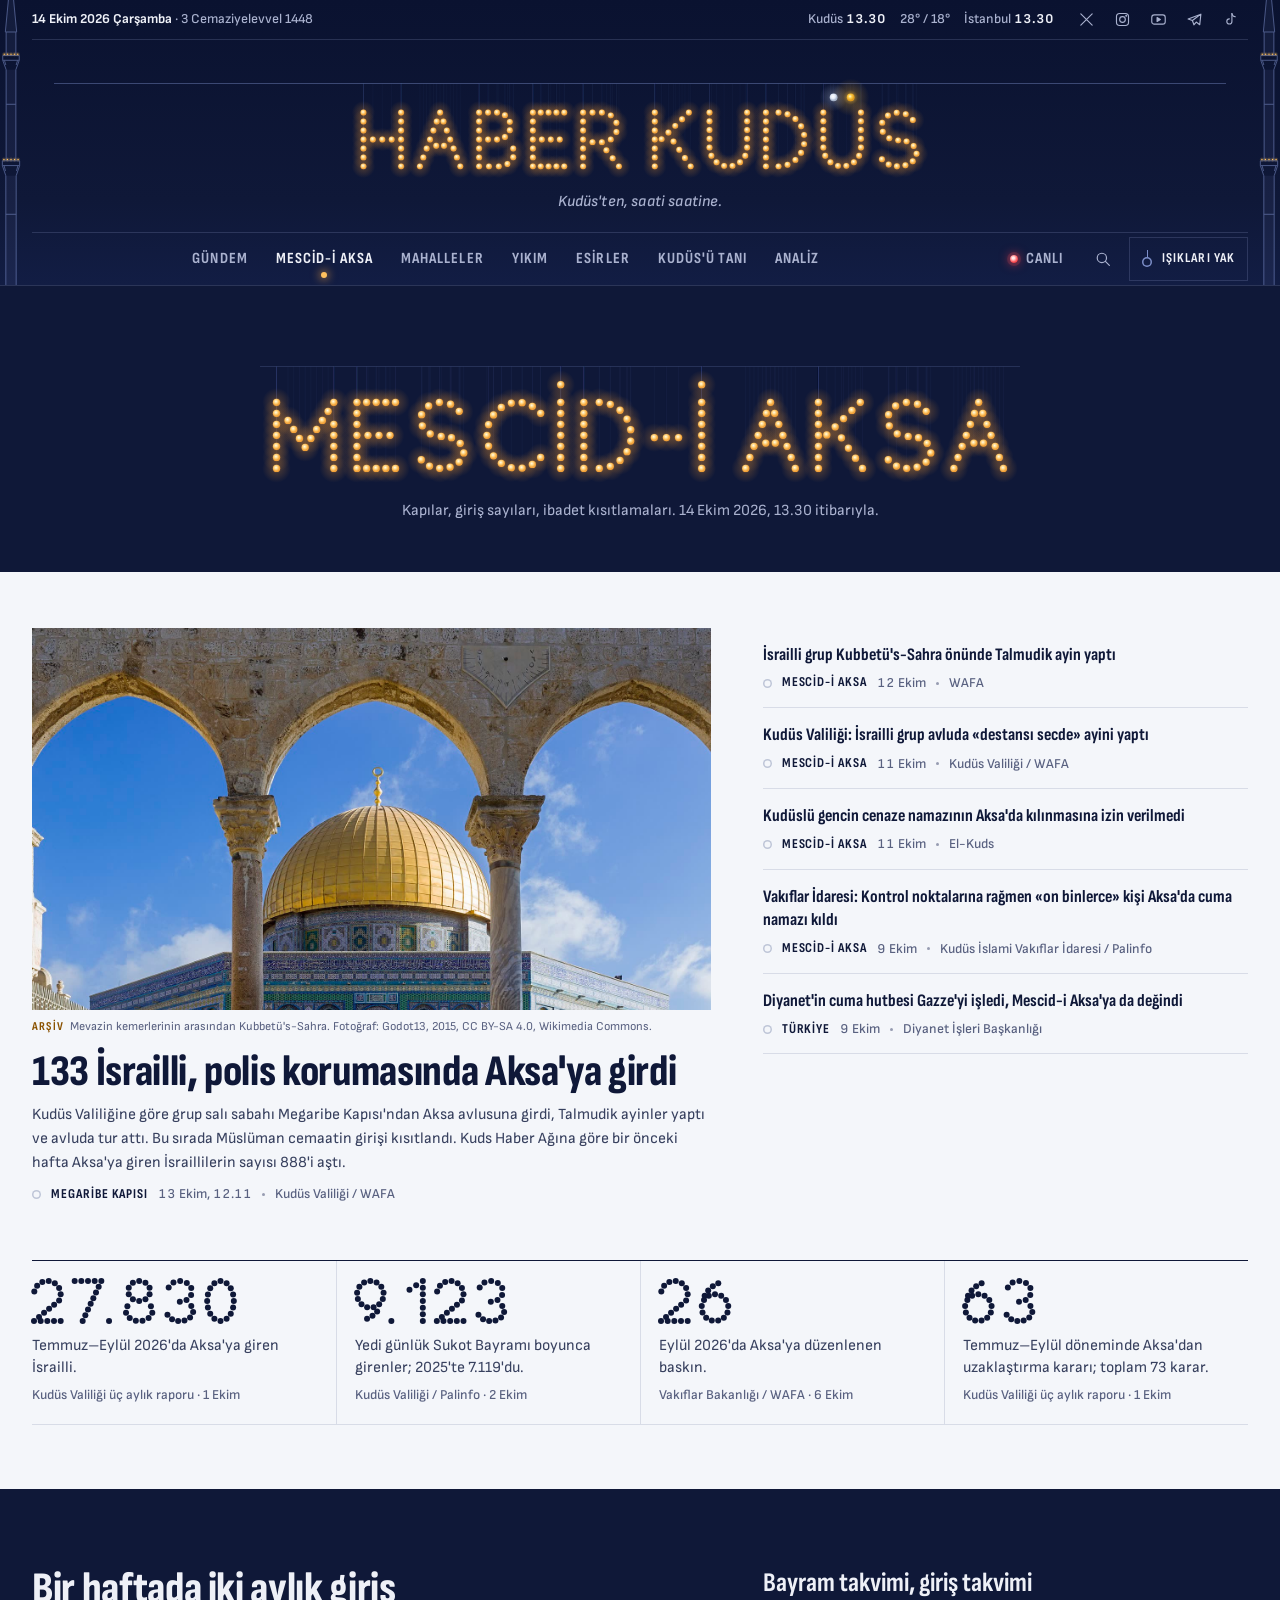
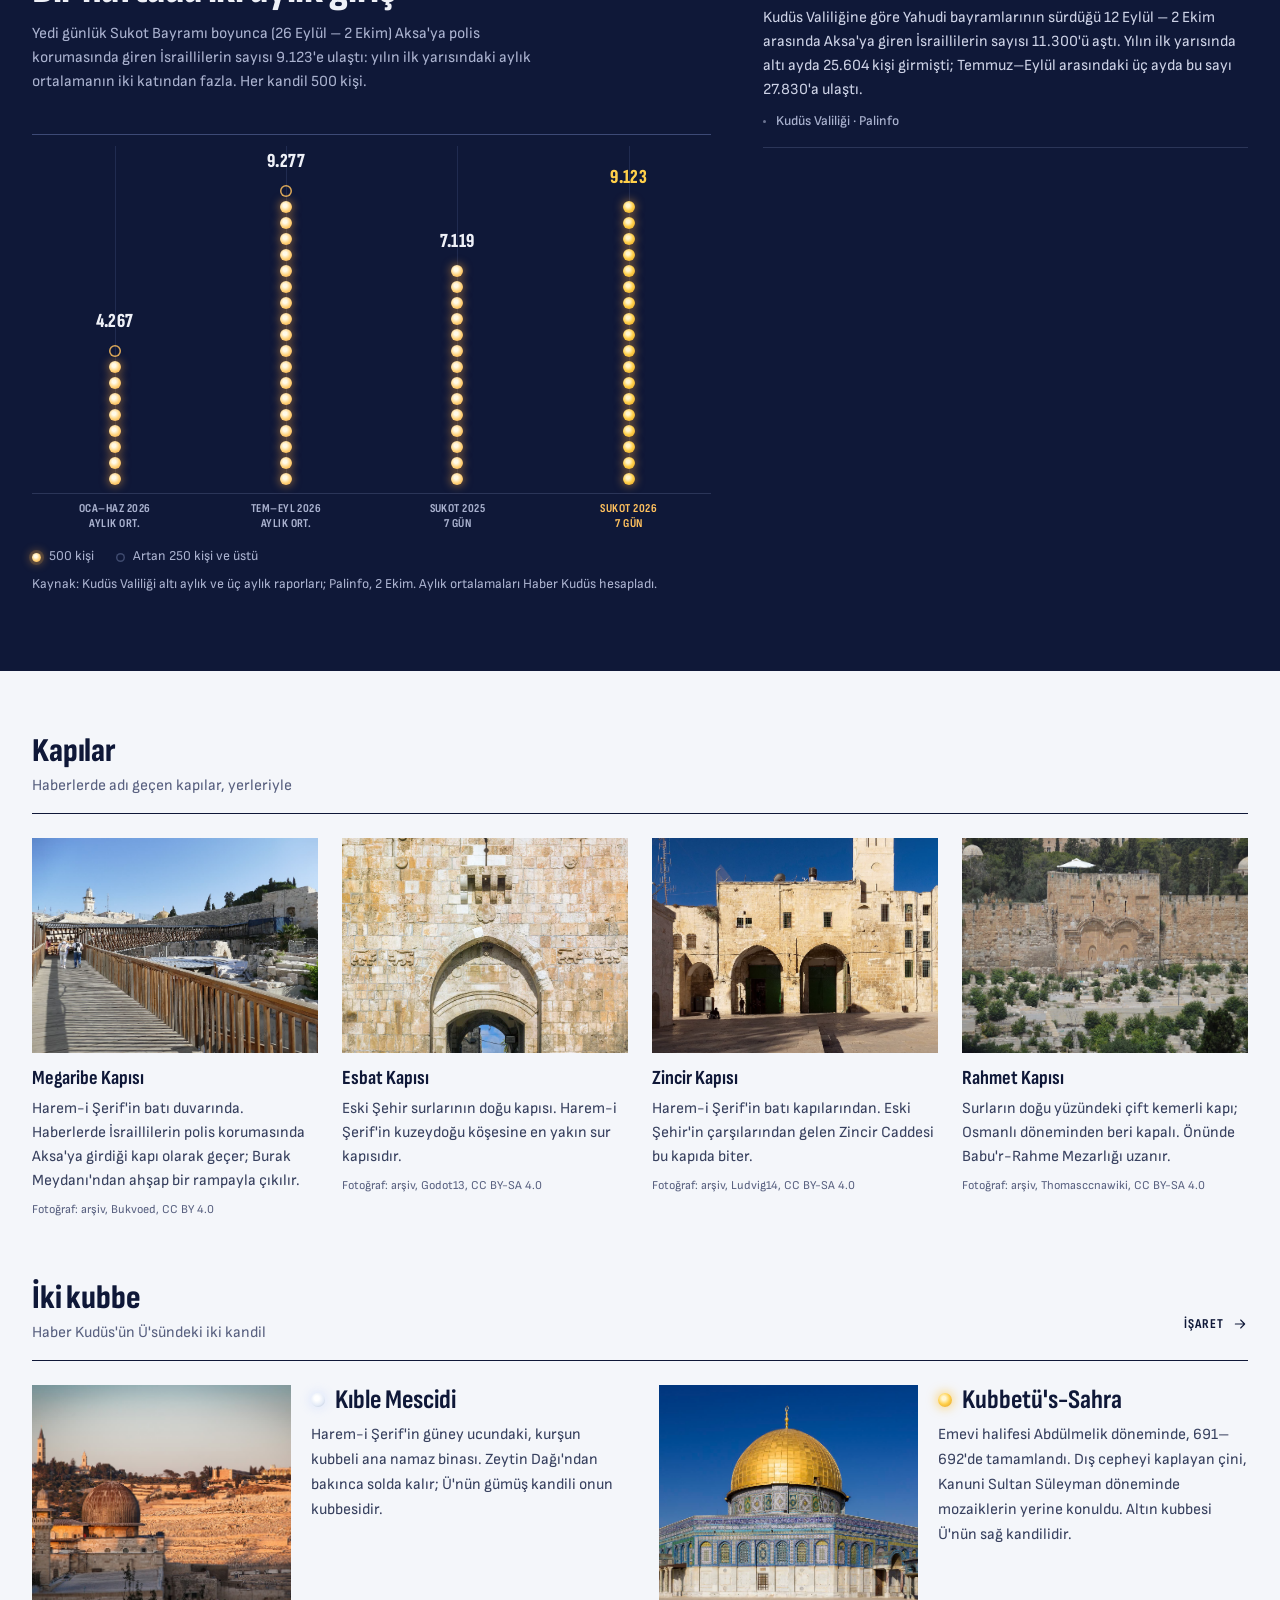
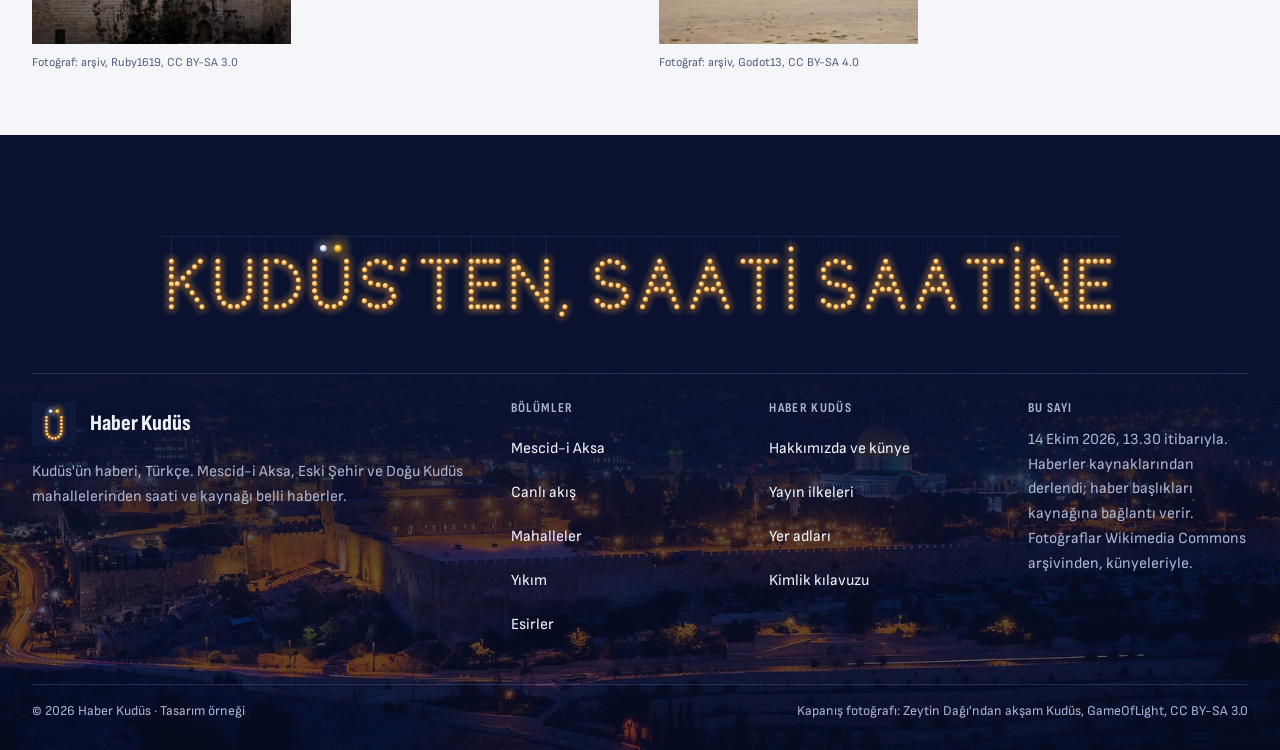
==== commit f5e04478: "Apply finish review: moving son dakika, lit numerals at night, no eyebrows - Son dakika is written b" ====
--- a/aksa.html
+++ b/aksa.html
@@ -52,7 +52,7 @@
     </div>
     <div class="mast">
       <span class="mast__ip" data-ip aria-hidden="true"></span>
-      <a class="mast__logo plain" href="home.html" aria-label="Haber Kudüs, ana sayfa"><!--@mahya:masthead--><svg xmlns="http://www.w3.org/2000/svg" viewBox="-3 -9.5 129.4 24.5" class="mahya mahya--night" role="img" aria-label="Haber Kudüs" data-mahya="masthead"><defs><radialGradient id="mhh"><stop offset="0" stop-color="#ffb648" stop-opacity=".55"/><stop offset=".35" stop-color="#ff9f2e" stop-opacity=".18"/><stop offset="1" stop-color="#ff9f2e" stop-opacity="0"/></radialGradient><radialGradient id="mhc" cx=".42" cy=".38"><stop offset="0" stop-color="#fffbe9"/><stop offset=".55" stop-color="#ffd27a"/><stop offset="1" stop-color="#f3a23a"/></radialGradient><radialGradient id="mhk" cx=".42" cy=".38"><stop offset="0" stop-color="#fff6d1"/><stop offset=".45" stop-color="#ffcf4a"/><stop offset="1" stop-color="#e09a1c"/></radialGradient><radialGradient id="mhs" cx=".42" cy=".38"><stop offset="0" stop-color="#ffffff"/><stop offset=".6" stop-color="#e4ebf7"/><stop offset="1" stop-color="#a9b6cc"/></radialGradient><radialGradient id="mhkh"><stop offset="0" stop-color="#ffc83a" stop-opacity=".75"/><stop offset=".4" stop-color="#ffb21f" stop-opacity=".22"/><stop offset="1" stop-color="#ffb21f" stop-opacity="0"/></radialGradient><radialGradient id="mhsh"><stop offset="0" stop-color="#dfe8ff" stop-opacity=".3"/><stop offset="1" stop-color="#dfe8ff" stop-opacity="0"/></radialGradient></defs><g class="mahya__rig"><line class="mahya__rope" x1="-3" y1="-6.5" x2="126.4" y2="-6.5"/><path class="mahya__threads" d="M0 -6.5V0M0 -6.5V2M0 -6.5V4M0 -6.5V6M0 -6.5V8M0 -6.5V10M0 -6.5V12M8.4 -6.5V0M8.4 -6.5V2M8.4 -6.5V4M8.4 -6.5V6M8.4 -6.5V8M8.4 -6.5V10M8.4 -6.5V12M2.1 -6.5V6M4.2 -6.5V6M6.3 -6.5V6M12.6 -6.5V12M13.35 -6.5V10M14.1 -6.5V8M14.85 -6.5V6M15.6 -6.5V4M16.35 -6.5V2M17.1 -6.5V0M17.85 -6.5V2M18.6 -6.5V4M19.35 -6.5V6M20.1 -6.5V8M20.85 -6.5V10M21.6 -6.5V12M16.23 -6.5V7.4M17.97 -6.5V7.4M25.8 -6.5V0M25.8 -6.5V2M25.8 -6.5V4M25.8 -6.5V6M25.8 -6.5V8M25.8 -6.5V10M25.8 -6.5V12M27.8 -6.5V0M29.8 -6.5V0M31.56 -6.5V0.57M32.65 -6.5V2.07M32.65 -6.5V3.93M31.56 -6.5V5.43M29.8 -6.5V6M27.8 -6.5V6M33.41 -6.5V8.02M33.41 -6.5V9.98M32.12 -6.5V11.48M30.2 -6.5V12M28 -6.5V12M37.8 -6.5V0M37.8 -6.5V2M37.8 -6.5V4M37.8 -6.5V6M37.8 -6.5V8M37.8 -6.5V10M37.8 -6.5V12M39.55 -6.5V0M41.3 -6.5V0M43.05 -6.5V0M44.8 -6.5V0M39.8 -6.5V6M41.8 -6.5V6M43.8 -6.5V6M39.55 -6.5V12M41.3 -6.5V12M43.05 -6.5V12M44.8 -6.5V12M49 -6.5V0M49 -6.5V2M49 -6.5V4M49 -6.5V6M49 -6.5V8M49 -6.5V10M49 -6.5V12M51.1 -6.5V0M53.2 -6.5V0M55.18 -6.5V0.62M56.43 -6.5V2.27M56.43 -6.5V4.33M55.18 -6.5V5.98M53.2 -6.5V6.6M51.1 -6.5V6.6M54.2 -6.5V8.4M55.6 -6.5V10.2M57 -6.5V12M65 -6.5V0M65 -6.5V2M65 -6.5V4M65 -6.5V6M65 -6.5V8M65 -6.5V10M65 -6.5V12M72.6 -6.5V0M71.08 -6.5V1.48M69.56 -6.5V2.96M68.04 -6.5V4.44M66.52 -6.5V5.92M69.17 -6.5V6.45M70.45 -6.5V8.3M71.72 -6.5V10.15M73 -6.5V12M77.2 -6.5V0M77.2 -6.5V1.95M77.2 -6.5V3.9M77.2 -6.5V5.85M77.2 -6.5V7.8M77.62 -6.5V9.62M78.78 -6.5V11.08M80.47 -6.5V11.89M82.33 -6.5V11.89M84.02 -6.5V11.08M85.18 -6.5V9.62M85.6 -6.5V7.8M85.6 -6.5V5.85M85.6 -6.5V3.9M85.6 -6.5V1.95M85.6 -6.5V0M89.8 -6.5V0M89.8 -6.5V2M89.8 -6.5V4M89.8 -6.5V6M89.8 -6.5V8M89.8 -6.5V10M89.8 -6.5V12M92.6 -6.5V0M94.61 -6.5V0.37M96.37 -6.5V1.44M97.64 -6.5V3.04M98.31 -6.5V4.97M98.31 -6.5V7.03M97.64 -6.5V8.96M96.37 -6.5V10.56M94.61 -6.5V11.63M92.6 -6.5V12M102.6 -6.5V0M102.6 -6.5V1.95M102.6 -6.5V3.9M102.6 -6.5V5.85M102.6 -6.5V7.8M103.02 -6.5V9.62M104.18 -6.5V11.08M105.87 -6.5V11.89M107.73 -6.5V11.89M109.42 -6.5V11.08M110.58 -6.5V9.62M111 -6.5V7.8M111 -6.5V5.85M111 -6.5V3.9M111 -6.5V1.95M111 -6.5V0M104.9 -6.5V-3.4M108.7 -6.5V-3.4M122.57 -6.5V1.64M120.99 -6.5V0.34M118.97 -6.5V0.01M117.02 -6.5V0.66M115.74 -6.5V2.25M115.87 -6.5V4.26M117.31 -6.5V5.71M119.3 -6.5V6.2M121.17 -6.5V6.42M122.75 -6.5V7.45M123.4 -6.5V9.19M122.55 -6.5V10.84M120.91 -6.5V11.76M119.02 -6.5V11.99M117.18 -6.5V11.57M115.68 -6.5V10.43"/></g><g class="mahya__halos"><circle cx="0" cy="0" r="2.6" fill="url(#mhh)" style="--i:0"/><circle cx="0" cy="2" r="2.6" fill="url(#mhh)" style="--i:1"/><circle cx="0" cy="4" r="2.6" fill="url(#mhh)" style="--i:2"/><circle cx="0" cy="6" r="2.6" fill="url(#mhh)" style="--i:3"/><circle cx="0" cy="8" r="2.6" fill="url(#mhh)" style="--i:4"/><circle cx="0" cy="10" r="2.6" fill="url(#mhh)" style="--i:5"/><circle cx="0" cy="12" r="2.6" fill="url(#mhh)" style="--i:6"/><circle cx="8.4" cy="0" r="2.6" fill="url(#mhh)" style="--i:10"/><circle cx="8.4" cy="2" r="2.6" fill="url(#mhh)" style="--i:11"/><circle cx="8.4" cy="4" r="2.6" fill="url(#mhh)" style="--i:12"/><circle cx="8.4" cy="6" r="2.6" fill="url(#mhh)" style="--i:13"/><circle cx="8.4" cy="8" r="2.6" fill="url(#mhh)" style="--i:14"/><circle cx="8.4" cy="10" r="2.6" fill="url(#mhh)" style="--i:15"/><circle cx="8.4" cy="12" r="2.6" fill="url(#mhh)" style="--i:16"/><circle cx="2.1" cy="6" r="2.6" fill="url(#mhh)" style="--i:7"/><circle cx="4.2" cy="6" r="2.6" fill="url(#mhh)" style="--i:8"/><circle cx="6.3" cy="6" r="2.6" fill="url(#mhh)" style="--i:9"/><circle cx="12.6" cy="12" r="2.6" fill="url(#mhh)" style="--i:17"/><circle cx="13.35" cy="10" r="2.6" fill="url(#mhh)" style="--i:18"/><circle cx="14.1" cy="8" r="2.6" fill="url(#mhh)" style="--i:19"/><circle cx="14.85" cy="6" r="2.6" fill="url(#mhh)" style="--i:20"/><circle cx="15.6" cy="4" r="2.6" fill="url(#mhh)" style="--i:21"/><circle cx="16.35" cy="2" r="2.6" fill="url(#mhh)" style="--i:22"/><circle cx="17.1" cy="0" r="2.6" fill="url(#mhh)" style="--i:23"/><circle cx="17.85" cy="2" r="2.6" fill="url(#mhh)" style="--i:25"/><circle cx="18.6" cy="4" r="2.6" fill="url(#mhh)" style="--i:27"/><circle cx="19.35" cy="6" r="2.6" fill="url(#mhh)" style="--i:28"/><circle cx="20.1" cy="8" r="2.6" fill="url(#mhh)" style="--i:29"/><circle cx="20.85" cy="10" r="2.6" fill="url(#mhh)" style="--i:30"/><circle cx="21.6" cy="12" r="2.6" fill="url(#mhh)" style="--i:31"/><circle cx="16.23" cy="7.4" r="2.6" fill="url(#mhh)" style="--i:24"/><circle cx="17.97" cy="7.4" r="2.6" fill="url(#mhh)" style="--i:26"/><circle cx="25.8" cy="0" r="2.6" fill="url(#mhh)" style="--i:32"/><circle cx="25.8" cy="2" r="2.6" fill="url(#mhh)" style="--i:33"/><circle cx="25.8" cy="4" r="2.6" fill="url(#mhh)" style="--i:34"/><circle cx="25.8" cy="6" r="2.6" fill="url(#mhh)" style="--i:35"/><circle cx="25.8" cy="8" r="2.6" fill="url(#mhh)" style="--i:36"/><circle cx="25.8" cy="10" r="2.6" fill="url(#mhh)" style="--i:37"/><circle cx="25.8" cy="12" r="2.6" fill="url(#mhh)" style="--i:39"/><circle cx="27.8" cy="0" r="2.6" fill="url(#mhh)" style="--i:38"/><circle cx="29.8" cy="0" r="2.6" fill="url(#mhh)" style="--i:41"/><circle cx="31.56" cy="0.57" r="2.6" fill="url(#mhh)" style="--i:44"/><circle cx="32.65" cy="2.07" r="2.6" fill="url(#mhh)" style="--i:47"/><circle cx="32.65" cy="3.93" r="2.6" fill="url(#mhh)" style="--i:48"/><circle cx="31.56" cy="5.43" r="2.6" fill="url(#mhh)" style="--i:46"/><circle cx="29.8" cy="6" r="2.6" fill="url(#mhh)" style="--i:43"/><circle cx="27.8" cy="6" r="2.6" fill="url(#mhh)" style="--i:40"/><circle cx="33.41" cy="8.02" r="2.6" fill="url(#mhh)" style="--i:50"/><circle cx="33.41" cy="9.98" r="2.6" fill="url(#mhh)" style="--i:51"/><circle cx="32.12" cy="11.48" r="2.6" fill="url(#mhh)" style="--i:49"/><circle cx="30.2" cy="12" r="2.6" fill="url(#mhh)" style="--i:45"/><circle cx="28" cy="12" r="2.6" fill="url(#mhh)" style="--i:42"/><circle cx="37.8" cy="0" r="2.6" fill="url(#mhh)" style="--i:52"/><circle cx="37.8" cy="2" r="2.6" fill="url(#mhh)" style="--i:53"/><circle cx="37.8" cy="4" r="2.6" fill="url(#mhh)" style="--i:54"/><circle cx="37.8" cy="6" r="2.6" fill="url(#mhh)" style="--i:55"/><circle cx="37.8" cy="8" r="2.6" fill="url(#mhh)" style="--i:56"/><circle cx="37.8" cy="10" r="2.6" fill="url(#mhh)" style="--i:58"/><circle cx="37.8" cy="12" r="2.6" fill="url(#mhh)" style="--i:59"/><circle cx="39.55" cy="0" r="2.6" fill="url(#mhh)" style="--i:57"/><circle cx="41.3" cy="0" r="2.6" fill="url(#mhh)" style="--i:61"/><circle cx="43.05" cy="0" r="2.6" fill="url(#mhh)" style="--i:64"/><circle cx="44.8" cy="0" r="2.6" fill="url(#mhh)" style="--i:66"/><circle cx="39.8" cy="6" r="2.6" fill="url(#mhh)" style="--i:60"/><circle cx="41.8" cy="6" r="2.6" fill="url(#mhh)" style="--i:63"/><circle cx="43.8" cy="6" r="2.6" fill="url(#mhh)" style="--i:67"/><circle cx="39.55" cy="12" r="2.6" fill="url(#mhh)" style="--i:62"/><circle cx="41.3" cy="12" r="2.6" fill="url(#mhh)" style="--i:65"/><circle cx="43.05" cy="12" r="2.6" fill="url(#mhh)" style="--i:68"/><circle cx="44.8" cy="12" r="2.6" fill="url(#mhh)" style="--i:69"/><circle cx="49" cy="0" r="2.6" fill="url(#mhh)" style="--i:70"/><circle cx="49" cy="2" r="2.6" fill="url(#mhh)" style="--i:71"/><circle cx="49" cy="4" r="2.6" fill="url(#mhh)" style="--i:72"/><circle cx="49" cy="6" r="2.6" fill="url(#mhh)" style="--i:73"/><circle cx="49" cy="8" r="2.6" fill="url(#mhh)" style="--i:74"/><circle cx="49" cy="10" r="2.6" fill="url(#mhh)" style="--i:75"/><circle cx="49" cy="12" r="2.6" fill="url(#mhh)" style="--i:77"/><circle cx="51.1" cy="0" r="2.6" fill="url(#mhh)" style="--i:76"/><circle cx="53.2" cy="0" r="2.6" fill="url(#mhh)" style="--i:79"/><circle cx="55.18" cy="0.62" r="2.6" fill="url(#mhh)" style="--i:81"/><circle cx="56.43" cy="2.27" r="2.6" fill="url(#mhh)" style="--i:84"/><circle cx="56.43" cy="4.33" r="2.6" fill="url(#mhh)" style="--i:85"/><circle cx="55.18" cy="5.98" r="2.6" fill="url(#mhh)" style="--i:83"/><circle cx="53.2" cy="6.6" r="2.6" fill="url(#mhh)" style="--i:80"/><circle cx="51.1" cy="6.6" r="2.6" fill="url(#mhh)" style="--i:78"/><circle cx="54.2" cy="8.4" r="2.6" fill="url(#mhh)" style="--i:82"/><circle cx="55.6" cy="10.2" r="2.6" fill="url(#mhh)" style="--i:86"/><circle cx="57" cy="12" r="2.6" fill="url(#mhh)" style="--i:87"/><circle cx="65" cy="0" r="2.6" fill="url(#mhh)" style="--i:88"/><circle cx="65" cy="2" r="2.6" fill="url(#mhh)" style="--i:89"/><circle cx="65" cy="4" r="2.6" fill="url(#mhh)" style="--i:90"/><circle cx="65" cy="6" r="2.6" fill="url(#mhh)" style="--i:91"/><circle cx="65" cy="8" r="2.6" fill="url(#mhh)" style="--i:92"/><circle cx="65" cy="10" r="2.6" fill="url(#mhh)" style="--i:93"/><circle cx="65" cy="12" r="2.6" fill="url(#mhh)" style="--i:94"/><circle cx="72.6" cy="0" r="2.6" fill="url(#mhh)" style="--i:101"/><circle cx="71.08" cy="1.48" r="2.6" fill="url(#mhh)" style="--i:99"/><circle cx="69.56" cy="2.96" r="2.6" fill="url(#mhh)" style="--i:97"/><circle cx="68.04" cy="4.44" r="2.6" fill="url(#mhh)" style="--i:96"/><circle cx="66.52" cy="5.92" r="2.6" fill="url(#mhh)" style="--i:95"/><circle cx="69.17" cy="6.45" r="2.6" fill="url(#mhh)" style="--i:98"/><circle cx="70.45" cy="8.3" r="2.6" fill="url(#mhh)" style="--i:100"/><circle cx="71.72" cy="10.15" r="2.6" fill="url(#mhh)" style="--i:102"/><circle cx="73" cy="12" r="2.6" fill="url(#mhh)" style="--i:103"/><circle cx="77.2" cy="0" r="2.6" fill="url(#mhh)" style="--i:104"/><circle cx="77.2" cy="1.95" r="2.6" fill="url(#mhh)" style="--i:105"/><circle cx="77.2" cy="3.9" r="2.6" fill="url(#mhh)" style="--i:106"/><circle cx="77.2" cy="5.85" r="2.6" fill="url(#mhh)" style="--i:107"/><circle cx="77.2" cy="7.8" r="2.6" fill="url(#mhh)" style="--i:108"/><circle cx="77.62" cy="9.62" r="2.6" fill="url(#mhh)" style="--i:109"/><circle cx="78.78" cy="11.08" r="2.6" fill="url(#mhh)" style="--i:110"/><circle cx="80.47" cy="11.89" r="2.6" fill="url(#mhh)" style="--i:111"/><circle cx="82.33" cy="11.89" r="2.6" fill="url(#mhh)" style="--i:112"/><circle cx="84.02" cy="11.08" r="2.6" fill="url(#mhh)" style="--i:115"/><circle cx="85.18" cy="9.62" r="2.6" fill="url(#mhh)" style="--i:118"/><circle cx="85.6" cy="7.8" r="2.6" fill="url(#mhh)" style="--i:119"/><circle cx="85.6" cy="5.85" r="2.6" fill="url(#mhh)" style="--i:117"/><circle cx="85.6" cy="3.9" r="2.6" fill="url(#mhh)" style="--i:116"/><circle cx="85.6" cy="1.95" r="2.6" fill="url(#mhh)" style="--i:114"/><circle cx="85.6" cy="0" r="2.6" fill="url(#mhh)" style="--i:113"/><circle cx="89.8" cy="0" r="2.6" fill="url(#mhh)" style="--i:120"/><circle cx="89.8" cy="2" r="2.6" fill="url(#mhh)" style="--i:121"/><circle cx="89.8" cy="4" r="2.6" fill="url(#mhh)" style="--i:122"/><circle cx="89.8" cy="6" r="2.6" fill="url(#mhh)" style="--i:123"/><circle cx="89.8" cy="8" r="2.6" fill="url(#mhh)" style="--i:124"/><circle cx="89.8" cy="10" r="2.6" fill="url(#mhh)" style="--i:125"/><circle cx="89.8" cy="12" r="2.6" fill="url(#mhh)" style="--i:126"/><circle cx="92.6" cy="0" r="2.6" fill="url(#mhh)" style="--i:127"/><circle cx="94.61" cy="0.37" r="2.6" fill="url(#mhh)" style="--i:128"/><circle cx="96.37" cy="1.44" r="2.6" fill="url(#mhh)" style="--i:130"/><circle cx="97.64" cy="3.04" r="2.6" fill="url(#mhh)" style="--i:132"/><circle cx="98.31" cy="4.97" r="2.6" fill="url(#mhh)" style="--i:134"/><circle cx="98.31" cy="7.03" r="2.6" fill="url(#mhh)" style="--i:136"/><circle cx="97.64" cy="8.96" r="2.6" fill="url(#mhh)" style="--i:135"/><circle cx="96.37" cy="10.56" r="2.6" fill="url(#mhh)" style="--i:133"/><circle cx="94.61" cy="11.63" r="2.6" fill="url(#mhh)" style="--i:131"/><circle cx="92.6" cy="12" r="2.6" fill="url(#mhh)" style="--i:129"/><circle cx="102.6" cy="0" r="2.6" fill="url(#mhh)" style="--i:137"/><circle cx="102.6" cy="1.95" r="2.6" fill="url(#mhh)" style="--i:138"/><circle cx="102.6" cy="3.9" r="2.6" fill="url(#mhh)" style="--i:139"/><circle cx="102.6" cy="5.85" r="2.6" fill="url(#mhh)" style="--i:140"/><circle cx="102.6" cy="7.8" r="2.6" fill="url(#mhh)" style="--i:141"/><circle cx="103.02" cy="9.62" r="2.6" fill="url(#mhh)" style="--i:143"/><circle cx="104.18" cy="11.08" r="2.6" fill="url(#mhh)" style="--i:144"/><circle cx="105.87" cy="11.89" r="2.6" fill="url(#mhh)" style="--i:145"/><circle cx="107.73" cy="11.89" r="2.6" fill="url(#mhh)" style="--i:147"/><circle cx="109.42" cy="11.08" r="2.6" fill="url(#mhh)" style="--i:150"/><circle cx="110.58" cy="9.62" r="2.6" fill="url(#mhh)" style="--i:153"/><circle cx="111" cy="7.8" r="2.6" fill="url(#mhh)" style="--i:154"/><circle cx="111" cy="5.85" r="2.6" fill="url(#mhh)" style="--i:152"/><circle cx="111" cy="3.9" r="2.6" fill="url(#mhh)" style="--i:151"/><circle cx="111" cy="1.95" r="2.6" fill="url(#mhh)" style="--i:149"/><circle cx="111" cy="0" r="2.6" fill="url(#mhh)" style="--i:148"/><circle cx="104.9" cy="-3.4" r="3.12" fill="url(#mhsh)" style="--i:142"/><circle cx="108.7" cy="-3.4" r="4.16" fill="url(#mhkh)" style="--i:146"/><circle cx="122.57" cy="1.64" r="2.6" fill="url(#mhh)" style="--i:166"/><circle cx="120.99" cy="0.34" r="2.6" fill="url(#mhh)" style="--i:163"/><circle cx="118.97" cy="0.01" r="2.6" fill="url(#mhh)" style="--i:160"/><circle cx="117.02" cy="0.66" r="2.6" fill="url(#mhh)" style="--i:157"/><circle cx="115.74" cy="2.25" r="2.6" fill="url(#mhh)" style="--i:155"/><circle cx="115.87" cy="4.26" r="2.6" fill="url(#mhh)" style="--i:156"/><circle cx="117.31" cy="5.71" r="2.6" fill="url(#mhh)" style="--i:159"/><circle cx="119.3" cy="6.2" r="2.6" fill="url(#mhh)" style="--i:162"/><circle cx="121.17" cy="6.42" r="2.6" fill="url(#mhh)" style="--i:165"/><circle cx="122.75" cy="7.45" r="2.6" fill="url(#mhh)" style="--i:168"/><circle cx="123.4" cy="9.19" r="2.6" fill="url(#mhh)" style="--i:170"/><circle cx="122.55" cy="10.84" r="2.6" fill="url(#mhh)" style="--i:169"/><circle cx="120.91" cy="11.76" r="2.6" fill="url(#mhh)" style="--i:167"/><circle cx="119.02" cy="11.99" r="2.6" fill="url(#mhh)" style="--i:164"/><circle cx="117.18" cy="11.57" r="2.6" fill="url(#mhh)" style="--i:161"/><circle cx="115.68" cy="10.43" r="2.6" fill="url(#mhh)" style="--i:158"/></g><g class="mahya__lamps"><circle cx="0" cy="0" r="0.66" fill="url(#mhc)" style="--i:0"/><circle cx="0" cy="2" r="0.66" fill="url(#mhc)" style="--i:1"/><circle cx="0" cy="4" r="0.66" fill="url(#mhc)" style="--i:2"/><circle cx="0" cy="6" r="0.66" fill="url(#mhc)" style="--i:3"/><circle cx="0" cy="8" r="0.66" fill="url(#mhc)" style="--i:4"/><circle cx="0" cy="10" r="0.66" fill="url(#mhc)" style="--i:5"/><circle cx="0" cy="12" r="0.66" fill="url(#mhc)" style="--i:6"/><circle cx="8.4" cy="0" r="0.66" fill="url(#mhc)" style="--i:10"/><circle cx="8.4" cy="2" r="0.66" fill="url(#mhc)" style="--i:11"/><circle cx="8.4" cy="4" r="0.66" fill="url(#mhc)" style="--i:12"/><circle cx="8.4" cy="6" r="0.66" fill="url(#mhc)" style="--i:13"/><circle cx="8.4" cy="8" r="0.66" fill="url(#mhc)" style="--i:14"/><circle cx="8.4" cy="10" r="0.66" fill="url(#mhc)" style="--i:15"/><circle cx="8.4" cy="12" r="0.66" fill="url(#mhc)" style="--i:16"/><circle cx="2.1" cy="6" r="0.66" fill="url(#mhc)" style="--i:7"/><circle cx="4.2" cy="6" r="0.66" fill="url(#mhc)" style="--i:8"/><circle cx="6.3" cy="6" r="0.66" fill="url(#mhc)" style="--i:9"/><circle cx="12.6" cy="12" r="0.66" fill="url(#mhc)" style="--i:17"/><circle cx="13.35" cy="10" r="0.66" fill="url(#mhc)" style="--i:18"/><circle cx="14.1" cy="8" r="0.66" fill="url(#mhc)" style="--i:19"/><circle cx="14.85" cy="6" r="0.66" fill="url(#mhc)" style="--i:20"/><circle cx="15.6" cy="4" r="0.66" fill="url(#mhc)" style="--i:21"/><circle cx="16.35" cy="2" r="0.66" fill="url(#mhc)" style="--i:22"/><circle cx="17.1" cy="0" r="0.66" fill="url(#mhc)" style="--i:23"/><circle cx="17.85" cy="2" r="0.66" fill="url(#mhc)" style="--i:25"/><circle cx="18.6" cy="4" r="0.66" fill="url(#mhc)" style="--i:27"/><circle cx="19.35" cy="6" r="0.66" fill="url(#mhc)" style="--i:28"/><circle cx="20.1" cy="8" r="0.66" fill="url(#mhc)" style="--i:29"/><circle cx="20.85" cy="10" r="0.66" fill="url(#mhc)" style="--i:30"/><circle cx="21.6" cy="12" r="0.66" fill="url(#mhc)" style="--i:31"/><circle cx="16.23" cy="7.4" r="0.66" fill="url(#mhc)" style="--i:24"/><circle cx="17.97" cy="7.4" r="0.66" fill="url(#mhc)" style="--i:26"/><circle cx="25.8" cy="0" r="0.66" fill="url(#mhc)" style="--i:32"/><circle cx="25.8" cy="2" r="0.66" fill="url(#mhc)" style="--i:33"/><circle cx="25.8" cy="4" r="0.66" fill="url(#mhc)" style="--i:34"/><circle cx="25.8" cy="6" r="0.66" fill="url(#mhc)" style="--i:35"/><circle cx="25.8" cy="8" r="0.66" fill="url(#mhc)" style="--i:36"/><circle cx="25.8" cy="10" r="0.66" fill="url(#mhc)" style="--i:37"/><circle cx="25.8" cy="12" r="0.66" fill="url(#mhc)" style="--i:39"/><circle cx="27.8" cy="0" r="0.66" fill="url(#mhc)" style="--i:38"/><circle cx="29.8" cy="0" r="0.66" fill="url(#mhc)" style="--i:41"/><circle cx="31.56" cy="0.57" r="0.66" fill="url(#mhc)" style="--i:44"/><circle cx="32.65" cy="2.07" r="0.66" fill="url(#mhc)" style="--i:47"/><circle cx="32.65" cy="3.93" r="0.66" fill="url(#mhc)" style="--i:48"/><circle cx="31.56" cy="5.43" r="0.66" fill="url(#mhc)" style="--i:46"/><circle cx="29.8" cy="6" r="0.66" fill="url(#mhc)" style="--i:43"/><circle cx="27.8" cy="6" r="0.66" fill="url(#mhc)" style="--i:40"/><circle cx="33.41" cy="8.02" r="0.66" fill="url(#mhc)" style="--i:50"/><circle cx="33.41" cy="9.98" r="0.66" fill="url(#mhc)" style="--i:51"/><circle cx="32.12" cy="11.48" r="0.66" fill="url(#mhc)" style="--i:49"/><circle cx="30.2" cy="12" r="0.66" fill="url(#mhc)" style="--i:45"/><circle cx="28" cy="12" r="0.66" fill="url(#mhc)" style="--i:42"/><circle cx="37.8" cy="0" r="0.66" fill="url(#mhc)" style="--i:52"/><circle cx="37.8" cy="2" r="0.66" fill="url(#mhc)" style="--i:53"/><circle cx="37.8" cy="4" r="0.66" fill="url(#mhc)" style="--i:54"/><circle cx="37.8" cy="6" r="0.66" fill="url(#mhc)" style="--i:55"/><circle cx="37.8" cy="8" r="0.66" fill="url(#mhc)" style="--i:56"/><circle cx="37.8" cy="10" r="0.66" fill="url(#mhc)" style="--i:58"/><circle cx="37.8" cy="12" r="0.66" fill="url(#mhc)" style="--i:59"/><circle cx="39.55" cy="0" r="0.66" fill="url(#mhc)" style="--i:57"/><circle cx="41.3" cy="0" r="0.66" fill="url(#mhc)" style="--i:61"/><circle cx="43.05" cy="0" r="0.66" fill="url(#mhc)" style="--i:64"/><circle cx="44.8" cy="0" r="0.66" fill="url(#mhc)" style="--i:66"/><circle cx="39.8" cy="6" r="0.66" fill="url(#mhc)" style="--i:60"/><circle cx="41.8" cy="6" r="0.66" fill="url(#mhc)" style="--i:63"/><circle cx="43.8" cy="6" r="0.66" fill="url(#mhc)" style="--i:67"/><circle cx="39.55" cy="12" r="0.66" fill="url(#mhc)" style="--i:62"/><circle cx="41.3" cy="12" r="0.66" fill="url(#mhc)" style="--i:65"/><circle cx="43.05" cy="12" r="0.66" fill="url(#mhc)" style="--i:68"/><circle cx="44.8" cy="12" r="0.66" fill="url(#mhc)" style="--i:69"/><circle cx="49" cy="0" r="0.66" fill="url(#mhc)" style="--i:70"/><circle cx="49" cy="2" r="0.66" fill="url(#mhc)" style="--i:71"/><circle cx="49" cy="4" r="0.66" fill="url(#mhc)" style="--i:72"/><circle cx="49" cy="6" r="0.66" fill="url(#mhc)" style="--i:73"/><circle cx="49" cy="8" r="0.66" fill="url(#mhc)" style="--i:74"/><circle cx="49" cy="10" r="0.66" fill="url(#mhc)" style="--i:75"/><circle cx="49" cy="12" r="0.66" fill="url(#mhc)" style="--i:77"/><circle cx="51.1" cy="0" r="0.66" fill="url(#mhc)" style="--i:76"/><circle cx="53.2" cy="0" r="0.66" fill="url(#mhc)" style="--i:79"/><circle cx="55.18" cy="0.62" r="0.66" fill="url(#mhc)" style="--i:81"/><circle cx="56.43" cy="2.27" r="0.66" fill="url(#mhc)" style="--i:84"/><circle cx="56.43" cy="4.33" r="0.66" fill="url(#mhc)" style="--i:85"/><circle cx="55.18" cy="5.98" r="0.66" fill="url(#mhc)" style="--i:83"/><circle cx="53.2" cy="6.6" r="0.66" fill="url(#mhc)" style="--i:80"/><circle cx="51.1" cy="6.6" r="0.66" fill="url(#mhc)" style="--i:78"/><circle cx="54.2" cy="8.4" r="0.66" fill="url(#mhc)" style="--i:82"/><circle cx="55.6" cy="10.2" r="0.66" fill="url(#mhc)" style="--i:86"/><circle cx="57" cy="12" r="0.66" fill="url(#mhc)" style="--i:87"/><circle cx="65" cy="0" r="0.66" fill="url(#mhc)" style="--i:88"/><circle cx="65" cy="2" r="0.66" fill="url(#mhc)" style="--i:89"/><circle cx="65" cy="4" r="0.66" fill="url(#mhc)" style="--i:90"/><circle cx="65" cy="6" r="0.66" fill="url(#mhc)" style="--i:91"/><circle cx="65" cy="8" r="0.66" fill="url(#mhc)" style="--i:92"/><circle cx="65" cy="10" r="0.66" fill="url(#mhc)" style="--i:93"/><circle cx="65" cy="12" r="0.66" fill="url(#mhc)" style="--i:94"/><circle cx="72.6" cy="0" r="0.66" fill="url(#mhc)" style="--i:101"/><circle cx="71.08" cy="1.48" r="0.66" fill="url(#mhc)" style="--i:99"/><circle cx="69.56" cy="2.96" r="0.66" fill="url(#mhc)" style="--i:97"/><circle cx="68.04" cy="4.44" r="0.66" fill="url(#mhc)" style="--i:96"/><circle cx="66.52" cy="5.92" r="0.66" fill="url(#mhc)" style="--i:95"/><circle cx="69.17" cy="6.45" r="0.66" fill="url(#mhc)" style="--i:98"/><circle cx="70.45" cy="8.3" r="0.66" fill="url(#mhc)" style="--i:100"/><circle cx="71.72" cy="10.15" r="0.66" fill="url(#mhc)" style="--i:102"/><circle cx="73" cy="12" r="0.66" fill="url(#mhc)" style="--i:103"/><circle cx="77.2" cy="0" r="0.66" fill="url(#mhc)" style="--i:104"/><circle cx="77.2" cy="1.95" r="0.66" fill="url(#mhc)" style="--i:105"/><circle cx="77.2" cy="3.9" r="0.66" fill="url(#mhc)" style="--i:106"/><circle cx="77.2" cy="5.85" r="0.66" fill="url(#mhc)" style="--i:107"/><circle cx="77.2" cy="7.8" r="0.66" fill="url(#mhc)" style="--i:108"/><circle cx="77.62" cy="9.62" r="0.66" fill="url(#mhc)" style="--i:109"/><circle cx="78.78" cy="11.08" r="0.66" fill="url(#mhc)" style="--i:110"/><circle cx="80.47" cy="11.89" r="0.66" fill="url(#mhc)" style="--i:111"/><circle cx="82.33" cy="11.89" r="0.66" fill="url(#mhc)" style="--i:112"/><circle cx="84.02" cy="11.08" r="0.66" fill="url(#mhc)" style="--i:115"/><circle cx="85.18" cy="9.62" r="0.66" fill="url(#mhc)" style="--i:118"/><circle cx="85.6" cy="7.8" r="0.66" fill="url(#mhc)" style="--i:119"/><circle cx="85.6" cy="5.85" r="0.66" fill="url(#mhc)" style="--i:117"/><circle cx="85.6" cy="3.9" r="0.66" fill="url(#mhc)" style="--i:116"/><circle cx="85.6" cy="1.95" r="0.66" fill="url(#mhc)" style="--i:114"/><circle cx="85.6" cy="0" r="0.66" fill="url(#mhc)" style="--i:113"/><circle cx="89.8" cy="0" r="0.66" fill="url(#mhc)" style="--i:120"/><circle cx="89.8" cy="2" r="0.66" fill="url(#mhc)" style="--i:121"/><circle cx="89.8" cy="4" r="0.66" fill="url(#mhc)" style="--i:122"/><circle cx="89.8" cy="6" r="0.66" fill="url(#mhc)" style="--i:123"/><circle cx="89.8" cy="8" r="0.66" fill="url(#mhc)" style="--i:124"/><circle cx="89.8" cy="10" r="0.66" fill="url(#mhc)" style="--i:125"/><circle cx="89.8" cy="12" r="0.66" fill="url(#mhc)" style="--i:126"/><circle cx="92.6" cy="0" r="0.66" fill="url(#mhc)" style="--i:127"/><circle cx="94.61" cy="0.37" r="0.66" fill="url(#mhc)" style="--i:128"/><circle cx="96.37" cy="1.44" r="0.66" fill="url(#mhc)" style="--i:130"/><circle cx="97.64" cy="3.04" r="0.66" fill="url(#mhc)" style="--i:132"/><circle cx="98.31" cy="4.97" r="0.66" fill="url(#mhc)" style="--i:134"/><circle cx="98.31" cy="7.03" r="0.66" fill="url(#mhc)" style="--i:136"/><circle cx="97.64" cy="8.96" r="0.66" fill="url(#mhc)" style="--i:135"/><circle cx="96.37" cy="10.56" r="0.66" fill="url(#mhc)" style="--i:133"/><circle cx="94.61" cy="11.63" r="0.66" fill="url(#mhc)" style="--i:131"/><circle cx="92.6" cy="12" r="0.66" fill="url(#mhc)" style="--i:129"/><circle cx="102.6" cy="0" r="0.66" fill="url(#mhc)" style="--i:137"/><circle cx="102.6" cy="1.95" r="0.66" fill="url(#mhc)" style="--i:138"/><circle cx="102.6" cy="3.9" r="0.66" fill="url(#mhc)" style="--i:139"/><circle cx="102.6" cy="5.85" r="0.66" fill="url(#mhc)" style="--i:140"/><circle cx="102.6" cy="7.8" r="0.66" fill="url(#mhc)" style="--i:141"/><circle cx="103.02" cy="9.62" r="0.66" fill="url(#mhc)" style="--i:143"/><circle cx="104.18" cy="11.08" r="0.66" fill="url(#mhc)" style="--i:144"/><circle cx="105.87" cy="11.89" r="0.66" fill="url(#mhc)" style="--i:145"/><circle cx="107.73" cy="11.89" r="0.66" fill="url(#mhc)" style="--i:147"/><circle cx="109.42" cy="11.08" r="0.66" fill="url(#mhc)" style="--i:150"/><circle cx="110.58" cy="9.62" r="0.66" fill="url(#mhc)" style="--i:153"/><circle cx="111" cy="7.8" r="0.66" fill="url(#mhc)" style="--i:154"/><circle cx="111" cy="5.85" r="0.66" fill="url(#mhc)" style="--i:152"/><circle cx="111" cy="3.9" r="0.66" fill="url(#mhc)" style="--i:151"/><circle cx="111" cy="1.95" r="0.66" fill="url(#mhc)" style="--i:149"/><circle cx="111" cy="0" r="0.66" fill="url(#mhc)" style="--i:148"/><circle cx="104.9" cy="-3.4" r="0.87" fill="url(#mhs)" class="lamp--kursun" style="--i:142"/><circle cx="108.7" cy="-3.4" r="0.87" fill="url(#mhk)" class="lamp--kubbe" style="--i:146"/><circle cx="122.57" cy="1.64" r="0.66" fill="url(#mhc)" style="--i:166"/><circle cx="120.99" cy="0.34" r="0.66" fill="url(#mhc)" style="--i:163"/><circle cx="118.97" cy="0.01" r="0.66" fill="url(#mhc)" style="--i:160"/><circle cx="117.02" cy="0.66" r="0.66" fill="url(#mhc)" style="--i:157"/><circle cx="115.74" cy="2.25" r="0.66" fill="url(#mhc)" style="--i:155"/><circle cx="115.87" cy="4.26" r="0.66" fill="url(#mhc)" style="--i:156"/><circle cx="117.31" cy="5.71" r="0.66" fill="url(#mhc)" style="--i:159"/><circle cx="119.3" cy="6.2" r="0.66" fill="url(#mhc)" style="--i:162"/><circle cx="121.17" cy="6.42" r="0.66" fill="url(#mhc)" style="--i:165"/><circle cx="122.75" cy="7.45" r="0.66" fill="url(#mhc)" style="--i:168"/><circle cx="123.4" cy="9.19" r="0.66" fill="url(#mhc)" style="--i:170"/><circle cx="122.55" cy="10.84" r="0.66" fill="url(#mhc)" style="--i:169"/><circle cx="120.91" cy="11.76" r="0.66" fill="url(#mhc)" style="--i:167"/><circle cx="119.02" cy="11.99" r="0.66" fill="url(#mhc)" style="--i:164"/><circle cx="117.18" cy="11.57" r="0.66" fill="url(#mhc)" style="--i:161"/><circle cx="115.68" cy="10.43" r="0.66" fill="url(#mhc)" style="--i:158"/></g></svg><!--/@mahya--></a>
+      <a class="mast__logo plain" href="home.html" aria-label="Haber Kudüs, ana sayfa"><!--@mahya:masthead--><svg xmlns="http://www.w3.org/2000/svg" viewBox="-3 -9.5 129.4 24.5" class="mahya mahya--night" role="img" aria-label="Haber Kudüs" data-mahya="masthead"><defs><radialGradient id="mhh"><stop offset="0" stop-color="#ffb648" stop-opacity=".55"/><stop offset=".35" stop-color="#ff9f2e" stop-opacity=".18"/><stop offset="1" stop-color="#ff9f2e" stop-opacity="0"/></radialGradient><radialGradient id="mhc" cx=".42" cy=".38"><stop offset="0" stop-color="#fffbe9"/><stop offset=".55" stop-color="#ffd27a"/><stop offset="1" stop-color="#f3a23a"/></radialGradient><radialGradient id="mhk" cx=".42" cy=".38"><stop offset="0" stop-color="#fff6d1"/><stop offset=".45" stop-color="#ffcf4a"/><stop offset="1" stop-color="#e09a1c"/></radialGradient><radialGradient id="mhs" cx=".42" cy=".38"><stop offset="0" stop-color="#ffffff"/><stop offset=".6" stop-color="#e4ebf7"/><stop offset="1" stop-color="#a9b6cc"/></radialGradient><radialGradient id="mhkh"><stop offset="0" stop-color="#ffc83a" stop-opacity=".75"/><stop offset=".4" stop-color="#ffb21f" stop-opacity=".22"/><stop offset="1" stop-color="#ffb21f" stop-opacity="0"/></radialGradient><radialGradient id="mhsh"><stop offset="0" stop-color="#dfe8ff" stop-opacity=".3"/><stop offset="1" stop-color="#dfe8ff" stop-opacity="0"/></radialGradient></defs><g class="mahya__rig"><line class="mahya__rope" x1="-3" y1="-6.5" x2="126.4" y2="-6.5"/><path class="mahya__threads" d="M0 -6.5V0M0 -6.5V2M0 -6.5V4M0 -6.5V6M0 -6.5V8M0 -6.5V10M0 -6.5V12M8.4 -6.5V0M8.4 -6.5V2M8.4 -6.5V4M8.4 -6.5V6M8.4 -6.5V8M8.4 -6.5V10M8.4 -6.5V12M2.1 -6.5V6M4.2 -6.5V6M6.3 -6.5V6M12.6 -6.5V12M13.35 -6.5V10M14.1 -6.5V8M14.85 -6.5V6M15.6 -6.5V4M16.35 -6.5V2M17.1 -6.5V0M17.85 -6.5V2M18.6 -6.5V4M19.35 -6.5V6M20.1 -6.5V8M20.85 -6.5V10M21.6 -6.5V12M16.23 -6.5V7.4M17.97 -6.5V7.4M25.8 -6.5V0M25.8 -6.5V2M25.8 -6.5V4M25.8 -6.5V6M25.8 -6.5V8M25.8 -6.5V10M25.8 -6.5V12M27.8 -6.5V0M29.8 -6.5V0M31.56 -6.5V0.57M32.65 -6.5V2.07M32.65 -6.5V3.93M31.56 -6.5V5.43M29.8 -6.5V6M27.8 -6.5V6M33.41 -6.5V8.02M33.41 -6.5V9.98M32.12 -6.5V11.48M30.2 -6.5V12M28 -6.5V12M37.8 -6.5V0M37.8 -6.5V2M37.8 -6.5V4M37.8 -6.5V6M37.8 -6.5V8M37.8 -6.5V10M37.8 -6.5V12M39.55 -6.5V0M41.3 -6.5V0M43.05 -6.5V0M44.8 -6.5V0M39.8 -6.5V6M41.8 -6.5V6M43.8 -6.5V6M39.55 -6.5V12M41.3 -6.5V12M43.05 -6.5V12M44.8 -6.5V12M49 -6.5V0M49 -6.5V2M49 -6.5V4M49 -6.5V6M49 -6.5V8M49 -6.5V10M49 -6.5V12M51.1 -6.5V0M53.2 -6.5V0M55.18 -6.5V0.62M56.43 -6.5V2.27M56.43 -6.5V4.33M55.18 -6.5V5.98M53.2 -6.5V6.6M51.1 -6.5V6.6M54.2 -6.5V8.4M55.6 -6.5V10.2M57 -6.5V12M65 -6.5V0M65 -6.5V2M65 -6.5V4M65 -6.5V6M65 -6.5V8M65 -6.5V10M65 -6.5V12M72.6 -6.5V0M71.08 -6.5V1.48M69.56 -6.5V2.96M68.04 -6.5V4.44M66.52 -6.5V5.92M69.17 -6.5V6.45M70.45 -6.5V8.3M71.72 -6.5V10.15M73 -6.5V12M77.2 -6.5V0M77.2 -6.5V1.95M77.2 -6.5V3.9M77.2 -6.5V5.85M77.2 -6.5V7.8M77.62 -6.5V9.62M78.78 -6.5V11.08M80.47 -6.5V11.89M82.33 -6.5V11.89M84.02 -6.5V11.08M85.18 -6.5V9.62M85.6 -6.5V7.8M85.6 -6.5V5.85M85.6 -6.5V3.9M85.6 -6.5V1.95M85.6 -6.5V0M89.8 -6.5V0M89.8 -6.5V2M89.8 -6.5V4M89.8 -6.5V6M89.8 -6.5V8M89.8 -6.5V10M89.8 -6.5V12M92.6 -6.5V0M94.61 -6.5V0.37M96.37 -6.5V1.44M97.64 -6.5V3.04M98.31 -6.5V4.97M98.31 -6.5V7.03M97.64 -6.5V8.96M96.37 -6.5V10.56M94.61 -6.5V11.63M92.6 -6.5V12M102.6 -6.5V0M102.6 -6.5V1.95M102.6 -6.5V3.9M102.6 -6.5V5.85M102.6 -6.5V7.8M103.02 -6.5V9.62M104.18 -6.5V11.08M105.87 -6.5V11.89M107.73 -6.5V11.89M109.42 -6.5V11.08M110.58 -6.5V9.62M111 -6.5V7.8M111 -6.5V5.85M111 -6.5V3.9M111 -6.5V1.95M111 -6.5V0M104.9 -6.5V-3.4M108.7 -6.5V-3.4M122.57 -6.5V1.64M120.99 -6.5V0.34M118.97 -6.5V0.01M117.02 -6.5V0.66M115.74 -6.5V2.25M115.87 -6.5V4.26M117.31 -6.5V5.71M119.3 -6.5V6.2M121.17 -6.5V6.42M122.75 -6.5V7.45M123.4 -6.5V9.19M122.55 -6.5V10.84M120.91 -6.5V11.76M119.02 -6.5V11.99M117.18 -6.5V11.57M115.68 -6.5V10.43"/></g><g class="mahya__halos"><circle cx="0" cy="0" r="2.6" fill="url(#mhh)" style="--i:0"/><circle cx="0" cy="2" r="2.6" fill="url(#mhh)" style="--i:1"/><circle cx="0" cy="4" r="2.6" fill="url(#mhh)" style="--i:2"/><circle cx="0" cy="6" r="2.6" fill="url(#mhh)" style="--i:3"/><circle cx="0" cy="8" r="2.6" fill="url(#mhh)" style="--i:4"/><circle cx="0" cy="10" r="2.6" fill="url(#mhh)" style="--i:5"/><circle cx="0" cy="12" r="2.6" fill="url(#mhh)" style="--i:6"/><circle cx="8.4" cy="0" r="2.6" fill="url(#mhh)" style="--i:10"/><circle cx="8.4" cy="2" r="2.6" fill="url(#mhh)" style="--i:11"/><circle cx="8.4" cy="4" r="2.6" fill="url(#mhh)" style="--i:12"/><circle cx="8.4" cy="6" r="2.6" fill="url(#mhh)" style="--i:13"/><circle cx="8.4" cy="8" r="2.6" fill="url(#mhh)" style="--i:14"/><circle cx="8.4" cy="10" r="2.6" fill="url(#mhh)" style="--i:15"/><circle cx="8.4" cy="12" r="2.6" fill="url(#mhh)" style="--i:16"/><circle cx="2.1" cy="6" r="2.6" fill="url(#mhh)" style="--i:7"/><circle cx="4.2" cy="6" r="2.6" fill="url(#mhh)" style="--i:8"/><circle cx="6.3" cy="6" r="2.6" fill="url(#mhh)" style="--i:9"/><circle cx="12.6" cy="12" r="2.6" fill="url(#mhh)" style="--i:17"/><circle cx="13.35" cy="10" r="2.6" fill="url(#mhh)" style="--i:18"/><circle cx="14.1" cy="8" r="2.6" fill="url(#mhh)" style="--i:19"/><circle cx="14.85" cy="6" r="2.6" fill="url(#mhh)" style="--i:20"/><circle cx="15.6" cy="4" r="2.6" fill="url(#mhh)" style="--i:21"/><circle cx="16.35" cy="2" r="2.6" fill="url(#mhh)" style="--i:22"/><circle cx="17.1" cy="0" r="2.6" fill="url(#mhh)" style="--i:23"/><circle cx="17.85" cy="2" r="2.6" fill="url(#mhh)" style="--i:25"/><circle cx="18.6" cy="4" r="2.6" fill="url(#mhh)" style="--i:27"/><circle cx="19.35" cy="6" r="2.6" fill="url(#mhh)" style="--i:28"/><circle cx="20.1" cy="8" r="2.6" fill="url(#mhh)" style="--i:29"/><circle cx="20.85" cy="10" r="2.6" fill="url(#mhh)" style="--i:30"/><circle cx="21.6" cy="12" r="2.6" fill="url(#mhh)" style="--i:31"/><circle cx="16.23" cy="7.4" r="2.6" fill="url(#mhh)" style="--i:24"/><circle cx="17.97" cy="7.4" r="2.6" fill="url(#mhh)" style="--i:26"/><circle cx="25.8" cy="0" r="2.6" fill="url(#mhh)" style="--i:32"/><circle cx="25.8" cy="2" r="2.6" fill="url(#mhh)" style="--i:33"/><circle cx="25.8" cy="4" r="2.6" fill="url(#mhh)" style="--i:34"/><circle cx="25.8" cy="6" r="2.6" fill="url(#mhh)" style="--i:35"/><circle cx="25.8" cy="8" r="2.6" fill="url(#mhh)" style="--i:36"/><circle cx="25.8" cy="10" r="2.6" fill="url(#mhh)" style="--i:37"/><circle cx="25.8" cy="12" r="2.6" fill="url(#mhh)" style="--i:39"/><circle cx="27.8" cy="0" r="2.6" fill="url(#mhh)" style="--i:38"/><circle cx="29.8" cy="0" r="2.6" fill="url(#mhh)" style="--i:41"/><circle cx="31.56" cy="0.57" r="2.6" fill="url(#mhh)" style="--i:44"/><circle cx="32.65" cy="2.07" r="2.6" fill="url(#mhh)" style="--i:47"/><circle cx="32.65" cy="3.93" r="2.6" fill="url(#mhh)" style="--i:48"/><circle cx="31.56" cy="5.43" r="2.6" fill="url(#mhh)" style="--i:46"/><circle cx="29.8" cy="6" r="2.6" fill="url(#mhh)" style="--i:43"/><circle cx="27.8" cy="6" r="2.6" fill="url(#mhh)" style="--i:40"/><circle cx="33.41" cy="8.02" r="2.6" fill="url(#mhh)" style="--i:50"/><circle cx="33.41" cy="9.98" r="2.6" fill="url(#mhh)" style="--i:51"/><circle cx="32.12" cy="11.48" r="2.6" fill="url(#mhh)" style="--i:49"/><circle cx="30.2" cy="12" r="2.6" fill="url(#mhh)" style="--i:45"/><circle cx="28" cy="12" r="2.6" fill="url(#mhh)" style="--i:42"/><circle cx="37.8" cy="0" r="2.6" fill="url(#mhh)" style="--i:52"/><circle cx="37.8" cy="2" r="2.6" fill="url(#mhh)" style="--i:53"/><circle cx="37.8" cy="4" r="2.6" fill="url(#mhh)" style="--i:54"/><circle cx="37.8" cy="6" r="2.6" fill="url(#mhh)" style="--i:55"/><circle cx="37.8" cy="8" r="2.6" fill="url(#mhh)" style="--i:56"/><circle cx="37.8" cy="10" r="2.6" fill="url(#mhh)" style="--i:58"/><circle cx="37.8" cy="12" r="2.6" fill="url(#mhh)" style="--i:59"/><circle cx="39.55" cy="0" r="2.6" fill="url(#mhh)" style="--i:57"/><circle cx="41.3" cy="0" r="2.6" fill="url(#mhh)" style="--i:61"/><circle cx="43.05" cy="0" r="2.6" fill="url(#mhh)" style="--i:64"/><circle cx="44.8" cy="0" r="2.6" fill="url(#mhh)" style="--i:66"/><circle cx="39.8" cy="6" r="2.6" fill="url(#mhh)" style="--i:60"/><circle cx="41.8" cy="6" r="2.6" fill="url(#mhh)" style="--i:63"/><circle cx="43.8" cy="6" r="2.6" fill="url(#mhh)" style="--i:67"/><circle cx="39.55" cy="12" r="2.6" fill="url(#mhh)" style="--i:62"/><circle cx="41.3" cy="12" r="2.6" fill="url(#mhh)" style="--i:65"/><circle cx="43.05" cy="12" r="2.6" fill="url(#mhh)" style="--i:68"/><circle cx="44.8" cy="12" r="2.6" fill="url(#mhh)" style="--i:69"/><circle cx="49" cy="0" r="2.6" fill="url(#mhh)" style="--i:70"/><circle cx="49" cy="2" r="2.6" fill="url(#mhh)" style="--i:71"/><circle cx="49" cy="4" r="2.6" fill="url(#mhh)" style="--i:72"/><circle cx="49" cy="6" r="2.6" fill="url(#mhh)" style="--i:73"/><circle cx="49" cy="8" r="2.6" fill="url(#mhh)" style="--i:74"/><circle cx="49" cy="10" r="2.6" fill="url(#mhh)" style="--i:75"/><circle cx="49" cy="12" r="2.6" fill="url(#mhh)" style="--i:77"/><circle cx="51.1" cy="0" r="2.6" fill="url(#mhh)" style="--i:76"/><circle cx="53.2" cy="0" r="2.6" fill="url(#mhh)" style="--i:79"/><circle cx="55.18" cy="0.62" r="2.6" fill="url(#mhh)" style="--i:81"/><circle cx="56.43" cy="2.27" r="2.6" fill="url(#mhh)" style="--i:84"/><circle cx="56.43" cy="4.33" r="2.6" fill="url(#mhh)" style="--i:85"/><circle cx="55.18" cy="5.98" r="2.6" fill="url(#mhh)" style="--i:83"/><circle cx="53.2" cy="6.6" r="2.6" fill="url(#mhh)" style="--i:80"/><circle cx="51.1" cy="6.6" r="2.6" fill="url(#mhh)" style="--i:78"/><circle cx="54.2" cy="8.4" r="2.6" fill="url(#mhh)" style="--i:82"/><circle cx="55.6" cy="10.2" r="2.6" fill="url(#mhh)" style="--i:86"/><circle cx="57" cy="12" r="2.6" fill="url(#mhh)" style="--i:87"/><circle cx="65" cy="0" r="2.6" fill="url(#mhh)" style="--i:88"/><circle cx="65" cy="2" r="2.6" fill="url(#mhh)" style="--i:89"/><circle cx="65" cy="4" r="2.6" fill="url(#mhh)" style="--i:90"/><circle cx="65" cy="6" r="2.6" fill="url(#mhh)" style="--i:91"/><circle cx="65" cy="8" r="2.6" fill="url(#mhh)" style="--i:92"/><circle cx="65" cy="10" r="2.6" fill="url(#mhh)" style="--i:93"/><circle cx="65" cy="12" r="2.6" fill="url(#mhh)" style="--i:94"/><circle cx="72.6" cy="0" r="2.6" fill="url(#mhh)" style="--i:101"/><circle cx="71.08" cy="1.48" r="2.6" fill="url(#mhh)" style="--i:99"/><circle cx="69.56" cy="2.96" r="2.6" fill="url(#mhh)" style="--i:97"/><circle cx="68.04" cy="4.44" r="2.6" fill="url(#mhh)" style="--i:96"/><circle cx="66.52" cy="5.92" r="2.6" fill="url(#mhh)" style="--i:95"/><circle cx="69.17" cy="6.45" r="2.6" fill="url(#mhh)" style="--i:98"/><circle cx="70.45" cy="8.3" r="2.6" fill="url(#mhh)" style="--i:100"/><circle cx="71.72" cy="10.15" r="2.6" fill="url(#mhh)" style="--i:102"/><circle cx="73" cy="12" r="2.6" fill="url(#mhh)" style="--i:103"/><circle cx="77.2" cy="0" r="2.6" fill="url(#mhh)" style="--i:104"/><circle cx="77.2" cy="1.95" r="2.6" fill="url(#mhh)" style="--i:105"/><circle cx="77.2" cy="3.9" r="2.6" fill="url(#mhh)" style="--i:106"/><circle cx="77.2" cy="5.85" r="2.6" fill="url(#mhh)" style="--i:107"/><circle cx="77.2" cy="7.8" r="2.6" fill="url(#mhh)" style="--i:108"/><circle cx="77.62" cy="9.62" r="2.6" fill="url(#mhh)" style="--i:109"/><circle cx="78.78" cy="11.08" r="2.6" fill="url(#mhh)" style="--i:110"/><circle cx="80.47" cy="11.89" r="2.6" fill="url(#mhh)" style="--i:111"/><circle cx="82.33" cy="11.89" r="2.6" fill="url(#mhh)" style="--i:112"/><circle cx="84.02" cy="11.08" r="2.6" fill="url(#mhh)" style="--i:115"/><circle cx="85.18" cy="9.62" r="2.6" fill="url(#mhh)" style="--i:118"/><circle cx="85.6" cy="7.8" r="2.6" fill="url(#mhh)" style="--i:119"/><circle cx="85.6" cy="5.85" r="2.6" fill="url(#mhh)" style="--i:117"/><circle cx="85.6" cy="3.9" r="2.6" fill="url(#mhh)" style="--i:116"/><circle cx="85.6" cy="1.95" r="2.6" fill="url(#mhh)" style="--i:114"/><circle cx="85.6" cy="0" r="2.6" fill="url(#mhh)" style="--i:113"/><circle cx="89.8" cy="0" r="2.6" fill="url(#mhh)" style="--i:120"/><circle cx="89.8" cy="2" r="2.6" fill="url(#mhh)" style="--i:121"/><circle cx="89.8" cy="4" r="2.6" fill="url(#mhh)" style="--i:122"/><circle cx="89.8" cy="6" r="2.6" fill="url(#mhh)" style="--i:123"/><circle cx="89.8" cy="8" r="2.6" fill="url(#mhh)" style="--i:124"/><circle cx="89.8" cy="10" r="2.6" fill="url(#mhh)" style="--i:125"/><circle cx="89.8" cy="12" r="2.6" fill="url(#mhh)" style="--i:126"/><circle cx="92.6" cy="0" r="2.6" fill="url(#mhh)" style="--i:127"/><circle cx="94.61" cy="0.37" r="2.6" fill="url(#mhh)" style="--i:128"/><circle cx="96.37" cy="1.44" r="2.6" fill="url(#mhh)" style="--i:130"/><circle cx="97.64" cy="3.04" r="2.6" fill="url(#mhh)" style="--i:132"/><circle cx="98.31" cy="4.97" r="2.6" fill="url(#mhh)" style="--i:134"/><circle cx="98.31" cy="7.03" r="2.6" fill="url(#mhh)" style="--i:136"/><circle cx="97.64" cy="8.96" r="2.6" fill="url(#mhh)" style="--i:135"/><circle cx="96.37" cy="10.56" r="2.6" fill="url(#mhh)" style="--i:133"/><circle cx="94.61" cy="11.63" r="2.6" fill="url(#mhh)" style="--i:131"/><circle cx="92.6" cy="12" r="2.6" fill="url(#mhh)" style="--i:129"/><circle cx="102.6" cy="0" r="2.6" fill="url(#mhh)" style="--i:137"/><circle cx="102.6" cy="1.95" r="2.6" fill="url(#mhh)" style="--i:138"/><circle cx="102.6" cy="3.9" r="2.6" fill="url(#mhh)" style="--i:139"/><circle cx="102.6" cy="5.85" r="2.6" fill="url(#mhh)" style="--i:140"/><circle cx="102.6" cy="7.8" r="2.6" fill="url(#mhh)" style="--i:141"/><circle cx="103.02" cy="9.62" r="2.6" fill="url(#mhh)" style="--i:142"/><circle cx="104.18" cy="11.08" r="2.6" fill="url(#mhh)" style="--i:143"/><circle cx="105.87" cy="11.89" r="2.6" fill="url(#mhh)" style="--i:144"/><circle cx="107.73" cy="11.89" r="2.6" fill="url(#mhh)" style="--i:145"/><circle cx="109.42" cy="11.08" r="2.6" fill="url(#mhh)" style="--i:148"/><circle cx="110.58" cy="9.62" r="2.6" fill="url(#mhh)" style="--i:151"/><circle cx="111" cy="7.8" r="2.6" fill="url(#mhh)" style="--i:152"/><circle cx="111" cy="5.85" r="2.6" fill="url(#mhh)" style="--i:150"/><circle cx="111" cy="3.9" r="2.6" fill="url(#mhh)" style="--i:149"/><circle cx="111" cy="1.95" r="2.6" fill="url(#mhh)" style="--i:147"/><circle cx="111" cy="0" r="2.6" fill="url(#mhh)" style="--i:146"/><circle cx="104.9" cy="-3.4" r="3.12" fill="url(#mhsh)" style="--i:169"/><circle cx="108.7" cy="-3.4" r="4.16" fill="url(#mhkh)" style="--i:170"/><circle cx="122.57" cy="1.64" r="2.6" fill="url(#mhh)" style="--i:164"/><circle cx="120.99" cy="0.34" r="2.6" fill="url(#mhh)" style="--i:161"/><circle cx="118.97" cy="0.01" r="2.6" fill="url(#mhh)" style="--i:158"/><circle cx="117.02" cy="0.66" r="2.6" fill="url(#mhh)" style="--i:155"/><circle cx="115.74" cy="2.25" r="2.6" fill="url(#mhh)" style="--i:153"/><circle cx="115.87" cy="4.26" r="2.6" fill="url(#mhh)" style="--i:154"/><circle cx="117.31" cy="5.71" r="2.6" fill="url(#mhh)" style="--i:157"/><circle cx="119.3" cy="6.2" r="2.6" fill="url(#mhh)" style="--i:160"/><circle cx="121.17" cy="6.42" r="2.6" fill="url(#mhh)" style="--i:163"/><circle cx="122.75" cy="7.45" r="2.6" fill="url(#mhh)" style="--i:166"/><circle cx="123.4" cy="9.19" r="2.6" fill="url(#mhh)" style="--i:168"/><circle cx="122.55" cy="10.84" r="2.6" fill="url(#mhh)" style="--i:167"/><circle cx="120.91" cy="11.76" r="2.6" fill="url(#mhh)" style="--i:165"/><circle cx="119.02" cy="11.99" r="2.6" fill="url(#mhh)" style="--i:162"/><circle cx="117.18" cy="11.57" r="2.6" fill="url(#mhh)" style="--i:159"/><circle cx="115.68" cy="10.43" r="2.6" fill="url(#mhh)" style="--i:156"/></g><g class="mahya__lamps"><circle cx="0" cy="0" r="0.66" fill="url(#mhc)" style="--i:0"/><circle cx="0" cy="2" r="0.66" fill="url(#mhc)" style="--i:1"/><circle cx="0" cy="4" r="0.66" fill="url(#mhc)" style="--i:2"/><circle cx="0" cy="6" r="0.66" fill="url(#mhc)" style="--i:3"/><circle cx="0" cy="8" r="0.66" fill="url(#mhc)" style="--i:4"/><circle cx="0" cy="10" r="0.66" fill="url(#mhc)" style="--i:5"/><circle cx="0" cy="12" r="0.66" fill="url(#mhc)" style="--i:6"/><circle cx="8.4" cy="0" r="0.66" fill="url(#mhc)" style="--i:10"/><circle cx="8.4" cy="2" r="0.66" fill="url(#mhc)" style="--i:11"/><circle cx="8.4" cy="4" r="0.66" fill="url(#mhc)" style="--i:12"/><circle cx="8.4" cy="6" r="0.66" fill="url(#mhc)" style="--i:13"/><circle cx="8.4" cy="8" r="0.66" fill="url(#mhc)" style="--i:14"/><circle cx="8.4" cy="10" r="0.66" fill="url(#mhc)" style="--i:15"/><circle cx="8.4" cy="12" r="0.66" fill="url(#mhc)" style="--i:16"/><circle cx="2.1" cy="6" r="0.66" fill="url(#mhc)" style="--i:7"/><circle cx="4.2" cy="6" r="0.66" fill="url(#mhc)" style="--i:8"/><circle cx="6.3" cy="6" r="0.66" fill="url(#mhc)" style="--i:9"/><circle cx="12.6" cy="12" r="0.66" fill="url(#mhc)" style="--i:17"/><circle cx="13.35" cy="10" r="0.66" fill="url(#mhc)" style="--i:18"/><circle cx="14.1" cy="8" r="0.66" fill="url(#mhc)" style="--i:19"/><circle cx="14.85" cy="6" r="0.66" fill="url(#mhc)" style="--i:20"/><circle cx="15.6" cy="4" r="0.66" fill="url(#mhc)" style="--i:21"/><circle cx="16.35" cy="2" r="0.66" fill="url(#mhc)" style="--i:22"/><circle cx="17.1" cy="0" r="0.66" fill="url(#mhc)" style="--i:23"/><circle cx="17.85" cy="2" r="0.66" fill="url(#mhc)" style="--i:25"/><circle cx="18.6" cy="4" r="0.66" fill="url(#mhc)" style="--i:27"/><circle cx="19.35" cy="6" r="0.66" fill="url(#mhc)" style="--i:28"/><circle cx="20.1" cy="8" r="0.66" fill="url(#mhc)" style="--i:29"/><circle cx="20.85" cy="10" r="0.66" fill="url(#mhc)" style="--i:30"/><circle cx="21.6" cy="12" r="0.66" fill="url(#mhc)" style="--i:31"/><circle cx="16.23" cy="7.4" r="0.66" fill="url(#mhc)" style="--i:24"/><circle cx="17.97" cy="7.4" r="0.66" fill="url(#mhc)" style="--i:26"/><circle cx="25.8" cy="0" r="0.66" fill="url(#mhc)" style="--i:32"/><circle cx="25.8" cy="2" r="0.66" fill="url(#mhc)" style="--i:33"/><circle cx="25.8" cy="4" r="0.66" fill="url(#mhc)" style="--i:34"/><circle cx="25.8" cy="6" r="0.66" fill="url(#mhc)" style="--i:35"/><circle cx="25.8" cy="8" r="0.66" fill="url(#mhc)" style="--i:36"/><circle cx="25.8" cy="10" r="0.66" fill="url(#mhc)" style="--i:37"/><circle cx="25.8" cy="12" r="0.66" fill="url(#mhc)" style="--i:39"/><circle cx="27.8" cy="0" r="0.66" fill="url(#mhc)" style="--i:38"/><circle cx="29.8" cy="0" r="0.66" fill="url(#mhc)" style="--i:41"/><circle cx="31.56" cy="0.57" r="0.66" fill="url(#mhc)" style="--i:44"/><circle cx="32.65" cy="2.07" r="0.66" fill="url(#mhc)" style="--i:47"/><circle cx="32.65" cy="3.93" r="0.66" fill="url(#mhc)" style="--i:48"/><circle cx="31.56" cy="5.43" r="0.66" fill="url(#mhc)" style="--i:46"/><circle cx="29.8" cy="6" r="0.66" fill="url(#mhc)" style="--i:43"/><circle cx="27.8" cy="6" r="0.66" fill="url(#mhc)" style="--i:40"/><circle cx="33.41" cy="8.02" r="0.66" fill="url(#mhc)" style="--i:50"/><circle cx="33.41" cy="9.98" r="0.66" fill="url(#mhc)" style="--i:51"/><circle cx="32.12" cy="11.48" r="0.66" fill="url(#mhc)" style="--i:49"/><circle cx="30.2" cy="12" r="0.66" fill="url(#mhc)" style="--i:45"/><circle cx="28" cy="12" r="0.66" fill="url(#mhc)" style="--i:42"/><circle cx="37.8" cy="0" r="0.66" fill="url(#mhc)" style="--i:52"/><circle cx="37.8" cy="2" r="0.66" fill="url(#mhc)" style="--i:53"/><circle cx="37.8" cy="4" r="0.66" fill="url(#mhc)" style="--i:54"/><circle cx="37.8" cy="6" r="0.66" fill="url(#mhc)" style="--i:55"/><circle cx="37.8" cy="8" r="0.66" fill="url(#mhc)" style="--i:56"/><circle cx="37.8" cy="10" r="0.66" fill="url(#mhc)" style="--i:58"/><circle cx="37.8" cy="12" r="0.66" fill="url(#mhc)" style="--i:59"/><circle cx="39.55" cy="0" r="0.66" fill="url(#mhc)" style="--i:57"/><circle cx="41.3" cy="0" r="0.66" fill="url(#mhc)" style="--i:61"/><circle cx="43.05" cy="0" r="0.66" fill="url(#mhc)" style="--i:64"/><circle cx="44.8" cy="0" r="0.66" fill="url(#mhc)" style="--i:66"/><circle cx="39.8" cy="6" r="0.66" fill="url(#mhc)" style="--i:60"/><circle cx="41.8" cy="6" r="0.66" fill="url(#mhc)" style="--i:63"/><circle cx="43.8" cy="6" r="0.66" fill="url(#mhc)" style="--i:67"/><circle cx="39.55" cy="12" r="0.66" fill="url(#mhc)" style="--i:62"/><circle cx="41.3" cy="12" r="0.66" fill="url(#mhc)" style="--i:65"/><circle cx="43.05" cy="12" r="0.66" fill="url(#mhc)" style="--i:68"/><circle cx="44.8" cy="12" r="0.66" fill="url(#mhc)" style="--i:69"/><circle cx="49" cy="0" r="0.66" fill="url(#mhc)" style="--i:70"/><circle cx="49" cy="2" r="0.66" fill="url(#mhc)" style="--i:71"/><circle cx="49" cy="4" r="0.66" fill="url(#mhc)" style="--i:72"/><circle cx="49" cy="6" r="0.66" fill="url(#mhc)" style="--i:73"/><circle cx="49" cy="8" r="0.66" fill="url(#mhc)" style="--i:74"/><circle cx="49" cy="10" r="0.66" fill="url(#mhc)" style="--i:75"/><circle cx="49" cy="12" r="0.66" fill="url(#mhc)" style="--i:77"/><circle cx="51.1" cy="0" r="0.66" fill="url(#mhc)" style="--i:76"/><circle cx="53.2" cy="0" r="0.66" fill="url(#mhc)" style="--i:79"/><circle cx="55.18" cy="0.62" r="0.66" fill="url(#mhc)" style="--i:81"/><circle cx="56.43" cy="2.27" r="0.66" fill="url(#mhc)" style="--i:84"/><circle cx="56.43" cy="4.33" r="0.66" fill="url(#mhc)" style="--i:85"/><circle cx="55.18" cy="5.98" r="0.66" fill="url(#mhc)" style="--i:83"/><circle cx="53.2" cy="6.6" r="0.66" fill="url(#mhc)" style="--i:80"/><circle cx="51.1" cy="6.6" r="0.66" fill="url(#mhc)" style="--i:78"/><circle cx="54.2" cy="8.4" r="0.66" fill="url(#mhc)" style="--i:82"/><circle cx="55.6" cy="10.2" r="0.66" fill="url(#mhc)" style="--i:86"/><circle cx="57" cy="12" r="0.66" fill="url(#mhc)" style="--i:87"/><circle cx="65" cy="0" r="0.66" fill="url(#mhc)" style="--i:88"/><circle cx="65" cy="2" r="0.66" fill="url(#mhc)" style="--i:89"/><circle cx="65" cy="4" r="0.66" fill="url(#mhc)" style="--i:90"/><circle cx="65" cy="6" r="0.66" fill="url(#mhc)" style="--i:91"/><circle cx="65" cy="8" r="0.66" fill="url(#mhc)" style="--i:92"/><circle cx="65" cy="10" r="0.66" fill="url(#mhc)" style="--i:93"/><circle cx="65" cy="12" r="0.66" fill="url(#mhc)" style="--i:94"/><circle cx="72.6" cy="0" r="0.66" fill="url(#mhc)" style="--i:101"/><circle cx="71.08" cy="1.48" r="0.66" fill="url(#mhc)" style="--i:99"/><circle cx="69.56" cy="2.96" r="0.66" fill="url(#mhc)" style="--i:97"/><circle cx="68.04" cy="4.44" r="0.66" fill="url(#mhc)" style="--i:96"/><circle cx="66.52" cy="5.92" r="0.66" fill="url(#mhc)" style="--i:95"/><circle cx="69.17" cy="6.45" r="0.66" fill="url(#mhc)" style="--i:98"/><circle cx="70.45" cy="8.3" r="0.66" fill="url(#mhc)" style="--i:100"/><circle cx="71.72" cy="10.15" r="0.66" fill="url(#mhc)" style="--i:102"/><circle cx="73" cy="12" r="0.66" fill="url(#mhc)" style="--i:103"/><circle cx="77.2" cy="0" r="0.66" fill="url(#mhc)" style="--i:104"/><circle cx="77.2" cy="1.95" r="0.66" fill="url(#mhc)" style="--i:105"/><circle cx="77.2" cy="3.9" r="0.66" fill="url(#mhc)" style="--i:106"/><circle cx="77.2" cy="5.85" r="0.66" fill="url(#mhc)" style="--i:107"/><circle cx="77.2" cy="7.8" r="0.66" fill="url(#mhc)" style="--i:108"/><circle cx="77.62" cy="9.62" r="0.66" fill="url(#mhc)" style="--i:109"/><circle cx="78.78" cy="11.08" r="0.66" fill="url(#mhc)" style="--i:110"/><circle cx="80.47" cy="11.89" r="0.66" fill="url(#mhc)" style="--i:111"/><circle cx="82.33" cy="11.89" r="0.66" fill="url(#mhc)" style="--i:112"/><circle cx="84.02" cy="11.08" r="0.66" fill="url(#mhc)" style="--i:115"/><circle cx="85.18" cy="9.62" r="0.66" fill="url(#mhc)" style="--i:118"/><circle cx="85.6" cy="7.8" r="0.66" fill="url(#mhc)" style="--i:119"/><circle cx="85.6" cy="5.85" r="0.66" fill="url(#mhc)" style="--i:117"/><circle cx="85.6" cy="3.9" r="0.66" fill="url(#mhc)" style="--i:116"/><circle cx="85.6" cy="1.95" r="0.66" fill="url(#mhc)" style="--i:114"/><circle cx="85.6" cy="0" r="0.66" fill="url(#mhc)" style="--i:113"/><circle cx="89.8" cy="0" r="0.66" fill="url(#mhc)" style="--i:120"/><circle cx="89.8" cy="2" r="0.66" fill="url(#mhc)" style="--i:121"/><circle cx="89.8" cy="4" r="0.66" fill="url(#mhc)" style="--i:122"/><circle cx="89.8" cy="6" r="0.66" fill="url(#mhc)" style="--i:123"/><circle cx="89.8" cy="8" r="0.66" fill="url(#mhc)" style="--i:124"/><circle cx="89.8" cy="10" r="0.66" fill="url(#mhc)" style="--i:125"/><circle cx="89.8" cy="12" r="0.66" fill="url(#mhc)" style="--i:126"/><circle cx="92.6" cy="0" r="0.66" fill="url(#mhc)" style="--i:127"/><circle cx="94.61" cy="0.37" r="0.66" fill="url(#mhc)" style="--i:128"/><circle cx="96.37" cy="1.44" r="0.66" fill="url(#mhc)" style="--i:130"/><circle cx="97.64" cy="3.04" r="0.66" fill="url(#mhc)" style="--i:132"/><circle cx="98.31" cy="4.97" r="0.66" fill="url(#mhc)" style="--i:134"/><circle cx="98.31" cy="7.03" r="0.66" fill="url(#mhc)" style="--i:136"/><circle cx="97.64" cy="8.96" r="0.66" fill="url(#mhc)" style="--i:135"/><circle cx="96.37" cy="10.56" r="0.66" fill="url(#mhc)" style="--i:133"/><circle cx="94.61" cy="11.63" r="0.66" fill="url(#mhc)" style="--i:131"/><circle cx="92.6" cy="12" r="0.66" fill="url(#mhc)" style="--i:129"/><circle cx="102.6" cy="0" r="0.66" fill="url(#mhc)" style="--i:137"/><circle cx="102.6" cy="1.95" r="0.66" fill="url(#mhc)" style="--i:138"/><circle cx="102.6" cy="3.9" r="0.66" fill="url(#mhc)" style="--i:139"/><circle cx="102.6" cy="5.85" r="0.66" fill="url(#mhc)" style="--i:140"/><circle cx="102.6" cy="7.8" r="0.66" fill="url(#mhc)" style="--i:141"/><circle cx="103.02" cy="9.62" r="0.66" fill="url(#mhc)" style="--i:142"/><circle cx="104.18" cy="11.08" r="0.66" fill="url(#mhc)" style="--i:143"/><circle cx="105.87" cy="11.89" r="0.66" fill="url(#mhc)" style="--i:144"/><circle cx="107.73" cy="11.89" r="0.66" fill="url(#mhc)" style="--i:145"/><circle cx="109.42" cy="11.08" r="0.66" fill="url(#mhc)" style="--i:148"/><circle cx="110.58" cy="9.62" r="0.66" fill="url(#mhc)" style="--i:151"/><circle cx="111" cy="7.8" r="0.66" fill="url(#mhc)" style="--i:152"/><circle cx="111" cy="5.85" r="0.66" fill="url(#mhc)" style="--i:150"/><circle cx="111" cy="3.9" r="0.66" fill="url(#mhc)" style="--i:149"/><circle cx="111" cy="1.95" r="0.66" fill="url(#mhc)" style="--i:147"/><circle cx="111" cy="0" r="0.66" fill="url(#mhc)" style="--i:146"/><circle cx="104.9" cy="-3.4" r="0.87" fill="url(#mhs)" class="lamp--kursun" style="--i:169"/><circle cx="108.7" cy="-3.4" r="0.87" fill="url(#mhk)" class="lamp--kubbe" style="--i:170"/><circle cx="122.57" cy="1.64" r="0.66" fill="url(#mhc)" style="--i:164"/><circle cx="120.99" cy="0.34" r="0.66" fill="url(#mhc)" style="--i:161"/><circle cx="118.97" cy="0.01" r="0.66" fill="url(#mhc)" style="--i:158"/><circle cx="117.02" cy="0.66" r="0.66" fill="url(#mhc)" style="--i:155"/><circle cx="115.74" cy="2.25" r="0.66" fill="url(#mhc)" style="--i:153"/><circle cx="115.87" cy="4.26" r="0.66" fill="url(#mhc)" style="--i:154"/><circle cx="117.31" cy="5.71" r="0.66" fill="url(#mhc)" style="--i:157"/><circle cx="119.3" cy="6.2" r="0.66" fill="url(#mhc)" style="--i:160"/><circle cx="121.17" cy="6.42" r="0.66" fill="url(#mhc)" style="--i:163"/><circle cx="122.75" cy="7.45" r="0.66" fill="url(#mhc)" style="--i:166"/><circle cx="123.4" cy="9.19" r="0.66" fill="url(#mhc)" style="--i:168"/><circle cx="122.55" cy="10.84" r="0.66" fill="url(#mhc)" style="--i:167"/><circle cx="120.91" cy="11.76" r="0.66" fill="url(#mhc)" style="--i:165"/><circle cx="119.02" cy="11.99" r="0.66" fill="url(#mhc)" style="--i:162"/><circle cx="117.18" cy="11.57" r="0.66" fill="url(#mhc)" style="--i:159"/><circle cx="115.68" cy="10.43" r="0.66" fill="url(#mhc)" style="--i:156"/></g></svg><!--/@mahya--></a>
       <span class="mast__soz">Kudüs'ten, saati saatine.</span>
     </div>
     <nav class="bolumler" id="bolumler" aria-label="Bölümler">
@@ -87,8 +87,7 @@
 <main id="icerik">
   <section class="bolum-gok" aria-labelledby="aksa-h">
     <div class="wrap">
-      <!--@mahya:say|ak|night|Mescid-i Aksa--><svg xmlns="http://www.w3.org/2000/svg" viewBox="-3 -9.5 138 24.5" class="mahya mahya--night" role="img" aria-label="Mescid-i Aksa" data-mahya="ak"><defs><radialGradient id="akh"><stop offset="0" stop-color="#ffb648" stop-opacity=".55"/><stop offset=".35" stop-color="#ff9f2e" stop-opacity=".18"/><stop offset="1" stop-color="#ff9f2e" stop-opacity="0"/></radialGradient><radialGradient id="akc" cx=".42" cy=".38"><stop offset="0" stop-color="#fffbe9"/><stop offset=".55" stop-color="#ffd27a"/><stop offset="1" stop-color="#f3a23a"/></radialGradient><radialGradient id="akk" cx=".42" cy=".38"><stop offset="0" stop-color="#fff6d1"/><stop offset=".45" stop-color="#ffcf4a"/><stop offset="1" stop-color="#e09a1c"/></radialGradient><radialGradient id="aks" cx=".42" cy=".38"><stop offset="0" stop-color="#ffffff"/><stop offset=".6" stop-color="#e4ebf7"/><stop offset="1" stop-color="#a9b6cc"/></radialGradient><radialGradient id="akkh"><stop offset="0" stop-color="#ffc83a" stop-opacity=".75"/><stop offset=".4" stop-color="#ffb21f" stop-opacity=".22"/><stop offset="1" stop-color="#ffb21f" stop-opacity="0"/></radialGradient><radialGradient id="aksh"><stop offset="0" stop-color="#dfe8ff" stop-opacity=".3"/><stop offset="1" stop-color="#dfe8ff" stop-opacity="0"/></radialGradient></defs><g class="mahya__rig"><line class="mahya__rope" x1="-3" y1="-6.5" x2="135" y2="-6.5"/><path class="mahya__threads" d="M0 -6.5V12M0 -6.5V10M0 -6.5V8M0 -6.5V6M0 -6.5V4M0 -6.5V2M0 -6.5V0M2.08 -6.5V3.28M3.12 -6.5V4.92M4.16 -6.5V6.56M5.2 -6.5V8.2M6.24 -6.5V6.56M7.28 -6.5V4.92M8.32 -6.5V3.28M9.36 -6.5V1.64M10.4 -6.5V0M10.4 -6.5V4M10.4 -6.5V6M10.4 -6.5V8M10.4 -6.5V10M10.4 -6.5V12M14.6 -6.5V0M14.6 -6.5V2M14.6 -6.5V4M14.6 -6.5V6M14.6 -6.5V8M14.6 -6.5V10M14.6 -6.5V12M16.35 -6.5V0M18.1 -6.5V0M19.85 -6.5V0M21.6 -6.5V0M16.6 -6.5V6M18.6 -6.5V6M20.6 -6.5V6M16.35 -6.5V12M18.1 -6.5V12M19.85 -6.5V12M21.6 -6.5V12M33.17 -6.5V1.64M31.59 -6.5V0.34M29.57 -6.5V0.01M27.62 -6.5V0.66M26.34 -6.5V2.25M26.47 -6.5V4.26M27.91 -6.5V5.71M29.9 -6.5V6.2M31.77 -6.5V6.42M33.35 -6.5V7.45M34 -6.5V9.19M33.15 -6.5V10.84M31.51 -6.5V11.76M29.62 -6.5V11.99M27.78 -6.5V11.57M26.28 -6.5V10.43M47.96 -6.5V1.99M46.45 -6.5V0.72M44.59 -6.5V0.06M42.63 -6.5V0.13M40.82 -6.5V0.92M39.4 -6.5V2.29M38.5 -6.5V4.05M38.2 -6.5V6M38.5 -6.5V7.95M39.4 -6.5V9.71M40.82 -6.5V11.08M42.63 -6.5V11.87M44.59 -6.5V11.94M46.45 -6.5V11.28M47.96 -6.5V10.01M51.6 -6.5V0M51.6 -6.5V2M51.6 -6.5V4M51.6 -6.5V6M51.6 -6.5V8M51.6 -6.5V10M51.6 -6.5V12M51.6 -6.5V-3.2M55.8 -6.5V0M55.8 -6.5V2M55.8 -6.5V4M55.8 -6.5V6M55.8 -6.5V8M55.8 -6.5V10M55.8 -6.5V12M58.6 -6.5V0M60.61 -6.5V0.37M62.37 -6.5V1.44M63.64 -6.5V3.04M64.31 -6.5V4.97M64.31 -6.5V7.03M63.64 -6.5V8.96M62.37 -6.5V10.56M60.61 -6.5V11.63M58.6 -6.5V12M68.6 -6.5V6.4M70.8 -6.5V6.4M73 -6.5V6.4M77.2 -6.5V0M77.2 -6.5V2M77.2 -6.5V4M77.2 -6.5V6M77.2 -6.5V8M77.2 -6.5V10M77.2 -6.5V12M77.2 -6.5V-3.2M85.2 -6.5V12M85.95 -6.5V10M86.7 -6.5V8M87.45 -6.5V6M88.2 -6.5V4M88.95 -6.5V2M89.7 -6.5V0M90.45 -6.5V2M91.2 -6.5V4M91.95 -6.5V6M92.7 -6.5V8M93.45 -6.5V10M94.2 -6.5V12M88.83 -6.5V7.4M90.57 -6.5V7.4M98.4 -6.5V0M98.4 -6.5V2M98.4 -6.5V4M98.4 -6.5V6M98.4 -6.5V8M98.4 -6.5V10M98.4 -6.5V12M106 -6.5V0M104.48 -6.5V1.48M102.96 -6.5V2.96M101.44 -6.5V4.44M99.92 -6.5V5.92M102.58 -6.5V6.45M103.85 -6.5V8.3M105.13 -6.5V10.15M106.4 -6.5V12M117.97 -6.5V1.64M116.39 -6.5V0.34M114.37 -6.5V0.01M112.42 -6.5V0.66M111.14 -6.5V2.25M111.27 -6.5V4.26M112.71 -6.5V5.71M114.7 -6.5V6.2M116.57 -6.5V6.42M118.15 -6.5V7.45M118.8 -6.5V9.19M117.95 -6.5V10.84M116.31 -6.5V11.76M114.42 -6.5V11.99M112.58 -6.5V11.57M111.08 -6.5V10.43M123 -6.5V12M123.75 -6.5V10M124.5 -6.5V8M125.25 -6.5V6M126 -6.5V4M126.75 -6.5V2M127.5 -6.5V0M128.25 -6.5V2M129 -6.5V4M129.75 -6.5V6M130.5 -6.5V8M131.25 -6.5V10M132 -6.5V12M126.63 -6.5V7.4M128.37 -6.5V7.4"/></g><g class="mahya__halos"><circle cx="0" cy="12" r="2.6" fill="url(#akh)" style="--i:6"/><circle cx="0" cy="10" r="2.6" fill="url(#akh)" style="--i:5"/><circle cx="0" cy="8" r="2.6" fill="url(#akh)" style="--i:4"/><circle cx="0" cy="6" r="2.6" fill="url(#akh)" style="--i:3"/><circle cx="0" cy="4" r="2.6" fill="url(#akh)" style="--i:2"/><circle cx="0" cy="2" r="2.6" fill="url(#akh)" style="--i:1"/><circle cx="0" cy="0" r="2.6" fill="url(#akh)" style="--i:0"/><circle cx="2.08" cy="3.28" r="2.6" fill="url(#akh)" style="--i:7"/><circle cx="3.12" cy="4.92" r="2.6" fill="url(#akh)" style="--i:8"/><circle cx="4.16" cy="6.56" r="2.6" fill="url(#akh)" style="--i:9"/><circle cx="5.2" cy="8.2" r="2.6" fill="url(#akh)" style="--i:10"/><circle cx="6.24" cy="6.56" r="2.6" fill="url(#akh)" style="--i:11"/><circle cx="7.28" cy="4.92" r="2.6" fill="url(#akh)" style="--i:12"/><circle cx="8.32" cy="3.28" r="2.6" fill="url(#akh)" style="--i:13"/><circle cx="9.36" cy="1.64" r="2.6" fill="url(#akh)" style="--i:14"/><circle cx="10.4" cy="0" r="2.6" fill="url(#akh)" style="--i:15"/><circle cx="10.4" cy="4" r="2.6" fill="url(#akh)" style="--i:16"/><circle cx="10.4" cy="6" r="2.6" fill="url(#akh)" style="--i:17"/><circle cx="10.4" cy="8" r="2.6" fill="url(#akh)" style="--i:18"/><circle cx="10.4" cy="10" r="2.6" fill="url(#akh)" style="--i:19"/><circle cx="10.4" cy="12" r="2.6" fill="url(#akh)" style="--i:20"/><circle cx="14.6" cy="0" r="2.6" fill="url(#akh)" style="--i:21"/><circle cx="14.6" cy="2" r="2.6" fill="url(#akh)" style="--i:22"/><circle cx="14.6" cy="4" r="2.6" fill="url(#akh)" style="--i:23"/><circle cx="14.6" cy="6" r="2.6" fill="url(#akh)" style="--i:24"/><circle cx="14.6" cy="8" r="2.6" fill="url(#akh)" style="--i:25"/><circle cx="14.6" cy="10" r="2.6" fill="url(#akh)" style="--i:27"/><circle cx="14.6" cy="12" r="2.6" fill="url(#akh)" style="--i:28"/><circle cx="16.35" cy="0" r="2.6" fill="url(#akh)" style="--i:26"/><circle cx="18.1" cy="0" r="2.6" fill="url(#akh)" style="--i:30"/><circle cx="19.85" cy="0" r="2.6" fill="url(#akh)" style="--i:33"/><circle cx="21.6" cy="0" r="2.6" fill="url(#akh)" style="--i:35"/><circle cx="16.6" cy="6" r="2.6" fill="url(#akh)" style="--i:29"/><circle cx="18.6" cy="6" r="2.6" fill="url(#akh)" style="--i:32"/><circle cx="20.6" cy="6" r="2.6" fill="url(#akh)" style="--i:36"/><circle cx="16.35" cy="12" r="2.6" fill="url(#akh)" style="--i:31"/><circle cx="18.1" cy="12" r="2.6" fill="url(#akh)" style="--i:34"/><circle cx="19.85" cy="12" r="2.6" fill="url(#akh)" style="--i:37"/><circle cx="21.6" cy="12" r="2.6" fill="url(#akh)" style="--i:38"/><circle cx="33.17" cy="1.64" r="2.6" fill="url(#akh)" style="--i:50"/><circle cx="31.59" cy="0.34" r="2.6" fill="url(#akh)" style="--i:47"/><circle cx="29.57" cy="0.01" r="2.6" fill="url(#akh)" style="--i:44"/><circle cx="27.62" cy="0.66" r="2.6" fill="url(#akh)" style="--i:41"/><circle cx="26.34" cy="2.25" r="2.6" fill="url(#akh)" style="--i:39"/><circle cx="26.47" cy="4.26" r="2.6" fill="url(#akh)" style="--i:40"/><circle cx="27.91" cy="5.71" r="2.6" fill="url(#akh)" style="--i:43"/><circle cx="29.9" cy="6.2" r="2.6" fill="url(#akh)" style="--i:46"/><circle cx="31.77" cy="6.42" r="2.6" fill="url(#akh)" style="--i:49"/><circle cx="33.35" cy="7.45" r="2.6" fill="url(#akh)" style="--i:52"/><circle cx="34" cy="9.19" r="2.6" fill="url(#akh)" style="--i:54"/><circle cx="33.15" cy="10.84" r="2.6" fill="url(#akh)" style="--i:53"/><circle cx="31.51" cy="11.76" r="2.6" fill="url(#akh)" style="--i:51"/><circle cx="29.62" cy="11.99" r="2.6" fill="url(#akh)" style="--i:48"/><circle cx="27.78" cy="11.57" r="2.6" fill="url(#akh)" style="--i:45"/><circle cx="26.28" cy="10.43" r="2.6" fill="url(#akh)" style="--i:42"/><circle cx="47.96" cy="1.99" r="2.6" fill="url(#akh)" style="--i:67"/><circle cx="46.45" cy="0.72" r="2.6" fill="url(#akh)" style="--i:65"/><circle cx="44.59" cy="0.06" r="2.6" fill="url(#akh)" style="--i:63"/><circle cx="42.63" cy="0.13" r="2.6" fill="url(#akh)" style="--i:61"/><circle cx="40.82" cy="0.92" r="2.6" fill="url(#akh)" style="--i:59"/><circle cx="39.4" cy="2.29" r="2.6" fill="url(#akh)" style="--i:57"/><circle cx="38.5" cy="4.05" r="2.6" fill="url(#akh)" style="--i:55"/><circle cx="38.2" cy="6" r="2.6" fill="url(#akh)" style="--i:56"/><circle cx="38.5" cy="7.95" r="2.6" fill="url(#akh)" style="--i:58"/><circle cx="39.4" cy="9.71" r="2.6" fill="url(#akh)" style="--i:60"/><circle cx="40.82" cy="11.08" r="2.6" fill="url(#akh)" style="--i:62"/><circle cx="42.63" cy="11.87" r="2.6" fill="url(#akh)" style="--i:64"/><circle cx="44.59" cy="11.94" r="2.6" fill="url(#akh)" style="--i:66"/><circle cx="46.45" cy="11.28" r="2.6" fill="url(#akh)" style="--i:68"/><circle cx="47.96" cy="10.01" r="2.6" fill="url(#akh)" style="--i:69"/><circle cx="51.6" cy="0" r="2.6" fill="url(#akh)" style="--i:71"/><circle cx="51.6" cy="2" r="2.6" fill="url(#akh)" style="--i:72"/><circle cx="51.6" cy="4" r="2.6" fill="url(#akh)" style="--i:73"/><circle cx="51.6" cy="6" r="2.6" fill="url(#akh)" style="--i:74"/><circle cx="51.6" cy="8" r="2.6" fill="url(#akh)" style="--i:75"/><circle cx="51.6" cy="10" r="2.6" fill="url(#akh)" style="--i:76"/><circle cx="51.6" cy="12" r="2.6" fill="url(#akh)" style="--i:77"/><circle cx="51.6" cy="-3.2" r="2.6" fill="url(#akh)" style="--i:70"/><circle cx="55.8" cy="0" r="2.6" fill="url(#akh)" style="--i:78"/><circle cx="55.8" cy="2" r="2.6" fill="url(#akh)" style="--i:79"/><circle cx="55.8" cy="4" r="2.6" fill="url(#akh)" style="--i:80"/><circle cx="55.8" cy="6" r="2.6" fill="url(#akh)" style="--i:81"/><circle cx="55.8" cy="8" r="2.6" fill="url(#akh)" style="--i:82"/><circle cx="55.8" cy="10" r="2.6" fill="url(#akh)" style="--i:83"/><circle cx="55.8" cy="12" r="2.6" fill="url(#akh)" style="--i:84"/><circle cx="58.6" cy="0" r="2.6" fill="url(#akh)" style="--i:85"/><circle cx="60.61" cy="0.37" r="2.6" fill="url(#akh)" style="--i:86"/><circle cx="62.37" cy="1.44" r="2.6" fill="url(#akh)" style="--i:88"/><circle cx="63.64" cy="3.04" r="2.6" fill="url(#akh)" style="--i:90"/><circle cx="64.31" cy="4.97" r="2.6" fill="url(#akh)" style="--i:92"/><circle cx="64.31" cy="7.03" r="2.6" fill="url(#akh)" style="--i:94"/><circle cx="63.64" cy="8.96" r="2.6" fill="url(#akh)" style="--i:93"/><circle cx="62.37" cy="10.56" r="2.6" fill="url(#akh)" style="--i:91"/><circle cx="60.61" cy="11.63" r="2.6" fill="url(#akh)" style="--i:89"/><circle cx="58.6" cy="12" r="2.6" fill="url(#akh)" style="--i:87"/><circle cx="68.6" cy="6.4" r="2.6" fill="url(#akh)" style="--i:95"/><circle cx="70.8" cy="6.4" r="2.6" fill="url(#akh)" style="--i:96"/><circle cx="73" cy="6.4" r="2.6" fill="url(#akh)" style="--i:97"/><circle cx="77.2" cy="0" r="2.6" fill="url(#akh)" style="--i:99"/><circle cx="77.2" cy="2" r="2.6" fill="url(#akh)" style="--i:100"/><circle cx="77.2" cy="4" r="2.6" fill="url(#akh)" style="--i:101"/><circle cx="77.2" cy="6" r="2.6" fill="url(#akh)" style="--i:102"/><circle cx="77.2" cy="8" r="2.6" fill="url(#akh)" style="--i:103"/><circle cx="77.2" cy="10" r="2.6" fill="url(#akh)" style="--i:104"/><circle cx="77.2" cy="12" r="2.6" fill="url(#akh)" style="--i:105"/><circle cx="77.2" cy="-3.2" r="2.6" fill="url(#akh)" style="--i:98"/><circle cx="85.2" cy="12" r="2.6" fill="url(#akh)" style="--i:106"/><circle cx="85.95" cy="10" r="2.6" fill="url(#akh)" style="--i:107"/><circle cx="86.7" cy="8" r="2.6" fill="url(#akh)" style="--i:108"/><circle cx="87.45" cy="6" r="2.6" fill="url(#akh)" style="--i:109"/><circle cx="88.2" cy="4" r="2.6" fill="url(#akh)" style="--i:110"/><circle cx="88.95" cy="2" r="2.6" fill="url(#akh)" style="--i:111"/><circle cx="89.7" cy="0" r="2.6" fill="url(#akh)" style="--i:112"/><circle cx="90.45" cy="2" r="2.6" fill="url(#akh)" style="--i:114"/><circle cx="91.2" cy="4" r="2.6" fill="url(#akh)" style="--i:116"/><circle cx="91.95" cy="6" r="2.6" fill="url(#akh)" style="--i:117"/><circle cx="92.7" cy="8" r="2.6" fill="url(#akh)" style="--i:118"/><circle cx="93.45" cy="10" r="2.6" fill="url(#akh)" style="--i:119"/><circle cx="94.2" cy="12" r="2.6" fill="url(#akh)" style="--i:120"/><circle cx="88.83" cy="7.4" r="2.6" fill="url(#akh)" style="--i:113"/><circle cx="90.57" cy="7.4" r="2.6" fill="url(#akh)" style="--i:115"/><circle cx="98.4" cy="0" r="2.6" fill="url(#akh)" style="--i:121"/><circle cx="98.4" cy="2" r="2.6" fill="url(#akh)" style="--i:122"/><circle cx="98.4" cy="4" r="2.6" fill="url(#akh)" style="--i:123"/><circle cx="98.4" cy="6" r="2.6" fill="url(#akh)" style="--i:124"/><circle cx="98.4" cy="8" r="2.6" fill="url(#akh)" style="--i:125"/><circle cx="98.4" cy="10" r="2.6" fill="url(#akh)" style="--i:126"/><circle cx="98.4" cy="12" r="2.6" fill="url(#akh)" style="--i:127"/><circle cx="106" cy="0" r="2.6" fill="url(#akh)" style="--i:134"/><circle cx="104.48" cy="1.48" r="2.6" fill="url(#akh)" style="--i:132"/><circle cx="102.96" cy="2.96" r="2.6" fill="url(#akh)" style="--i:130"/><circle cx="101.44" cy="4.44" r="2.6" fill="url(#akh)" style="--i:129"/><circle cx="99.92" cy="5.92" r="2.6" fill="url(#akh)" style="--i:128"/><circle cx="102.58" cy="6.45" r="2.6" fill="url(#akh)" style="--i:131"/><circle cx="103.85" cy="8.3" r="2.6" fill="url(#akh)" style="--i:133"/><circle cx="105.13" cy="10.15" r="2.6" fill="url(#akh)" style="--i:135"/><circle cx="106.4" cy="12" r="2.6" fill="url(#akh)" style="--i:136"/><circle cx="117.97" cy="1.64" r="2.6" fill="url(#akh)" style="--i:148"/><circle cx="116.39" cy="0.34" r="2.6" fill="url(#akh)" style="--i:145"/><circle cx="114.37" cy="0.01" r="2.6" fill="url(#akh)" style="--i:142"/><circle cx="112.42" cy="0.66" r="2.6" fill="url(#akh)" style="--i:139"/><circle cx="111.14" cy="2.25" r="2.6" fill="url(#akh)" style="--i:137"/><circle cx="111.27" cy="4.26" r="2.6" fill="url(#akh)" style="--i:138"/><circle cx="112.71" cy="5.71" r="2.6" fill="url(#akh)" style="--i:141"/><circle cx="114.7" cy="6.2" r="2.6" fill="url(#akh)" style="--i:144"/><circle cx="116.57" cy="6.42" r="2.6" fill="url(#akh)" style="--i:147"/><circle cx="118.15" cy="7.45" r="2.6" fill="url(#akh)" style="--i:150"/><circle cx="118.8" cy="9.19" r="2.6" fill="url(#akh)" style="--i:152"/><circle cx="117.95" cy="10.84" r="2.6" fill="url(#akh)" style="--i:151"/><circle cx="116.31" cy="11.76" r="2.6" fill="url(#akh)" style="--i:149"/><circle cx="114.42" cy="11.99" r="2.6" fill="url(#akh)" style="--i:146"/><circle cx="112.58" cy="11.57" r="2.6" fill="url(#akh)" style="--i:143"/><circle cx="111.08" cy="10.43" r="2.6" fill="url(#akh)" style="--i:140"/><circle cx="123" cy="12" r="2.6" fill="url(#akh)" style="--i:153"/><circle cx="123.75" cy="10" r="2.6" fill="url(#akh)" style="--i:154"/><circle cx="124.5" cy="8" r="2.6" fill="url(#akh)" style="--i:155"/><circle cx="125.25" cy="6" r="2.6" fill="url(#akh)" style="--i:156"/><circle cx="126" cy="4" r="2.6" fill="url(#akh)" style="--i:157"/><circle cx="126.75" cy="2" r="2.6" fill="url(#akh)" style="--i:158"/><circle cx="127.5" cy="0" r="2.6" fill="url(#akh)" style="--i:159"/><circle cx="128.25" cy="2" r="2.6" fill="url(#akh)" style="--i:161"/><circle cx="129" cy="4" r="2.6" fill="url(#akh)" style="--i:163"/><circle cx="129.75" cy="6" r="2.6" fill="url(#akh)" style="--i:164"/><circle cx="130.5" cy="8" r="2.6" fill="url(#akh)" style="--i:165"/><circle cx="131.25" cy="10" r="2.6" fill="url(#akh)" style="--i:166"/><circle cx="132" cy="12" r="2.6" fill="url(#akh)" style="--i:167"/><circle cx="126.63" cy="7.4" r="2.6" fill="url(#akh)" style="--i:160"/><circle cx="128.37" cy="7.4" r="2.6" fill="url(#akh)" style="--i:162"/></g><g class="mahya__lamps"><circle cx="0" cy="12" r="0.66" fill="url(#akc)" style="--i:6"/><circle cx="0" cy="10" r="0.66" fill="url(#akc)" style="--i:5"/><circle cx="0" cy="8" r="0.66" fill="url(#akc)" style="--i:4"/><circle cx="0" cy="6" r="0.66" fill="url(#akc)" style="--i:3"/><circle cx="0" cy="4" r="0.66" fill="url(#akc)" style="--i:2"/><circle cx="0" cy="2" r="0.66" fill="url(#akc)" style="--i:1"/><circle cx="0" cy="0" r="0.66" fill="url(#akc)" style="--i:0"/><circle cx="2.08" cy="3.28" r="0.66" fill="url(#akc)" style="--i:7"/><circle cx="3.12" cy="4.92" r="0.66" fill="url(#akc)" style="--i:8"/><circle cx="4.16" cy="6.56" r="0.66" fill="url(#akc)" style="--i:9"/><circle cx="5.2" cy="8.2" r="0.66" fill="url(#akc)" style="--i:10"/><circle cx="6.24" cy="6.56" r="0.66" fill="url(#akc)" style="--i:11"/><circle cx="7.28" cy="4.92" r="0.66" fill="url(#akc)" style="--i:12"/><circle cx="8.32" cy="3.28" r="0.66" fill="url(#akc)" style="--i:13"/><circle cx="9.36" cy="1.64" r="0.66" fill="url(#akc)" style="--i:14"/><circle cx="10.4" cy="0" r="0.66" fill="url(#akc)" style="--i:15"/><circle cx="10.4" cy="4" r="0.66" fill="url(#akc)" style="--i:16"/><circle cx="10.4" cy="6" r="0.66" fill="url(#akc)" style="--i:17"/><circle cx="10.4" cy="8" r="0.66" fill="url(#akc)" style="--i:18"/><circle cx="10.4" cy="10" r="0.66" fill="url(#akc)" style="--i:19"/><circle cx="10.4" cy="12" r="0.66" fill="url(#akc)" style="--i:20"/><circle cx="14.6" cy="0" r="0.66" fill="url(#akc)" style="--i:21"/><circle cx="14.6" cy="2" r="0.66" fill="url(#akc)" style="--i:22"/><circle cx="14.6" cy="4" r="0.66" fill="url(#akc)" style="--i:23"/><circle cx="14.6" cy="6" r="0.66" fill="url(#akc)" style="--i:24"/><circle cx="14.6" cy="8" r="0.66" fill="url(#akc)" style="--i:25"/><circle cx="14.6" cy="10" r="0.66" fill="url(#akc)" style="--i:27"/><circle cx="14.6" cy="12" r="0.66" fill="url(#akc)" style="--i:28"/><circle cx="16.35" cy="0" r="0.66" fill="url(#akc)" style="--i:26"/><circle cx="18.1" cy="0" r="0.66" fill="url(#akc)" style="--i:30"/><circle cx="19.85" cy="0" r="0.66" fill="url(#akc)" style="--i:33"/><circle cx="21.6" cy="0" r="0.66" fill="url(#akc)" style="--i:35"/><circle cx="16.6" cy="6" r="0.66" fill="url(#akc)" style="--i:29"/><circle cx="18.6" cy="6" r="0.66" fill="url(#akc)" style="--i:32"/><circle cx="20.6" cy="6" r="0.66" fill="url(#akc)" style="--i:36"/><circle cx="16.35" cy="12" r="0.66" fill="url(#akc)" style="--i:31"/><circle cx="18.1" cy="12" r="0.66" fill="url(#akc)" style="--i:34"/><circle cx="19.85" cy="12" r="0.66" fill="url(#akc)" style="--i:37"/><circle cx="21.6" cy="12" r="0.66" fill="url(#akc)" style="--i:38"/><circle cx="33.17" cy="1.64" r="0.66" fill="url(#akc)" style="--i:50"/><circle cx="31.59" cy="0.34" r="0.66" fill="url(#akc)" style="--i:47"/><circle cx="29.57" cy="0.01" r="0.66" fill="url(#akc)" style="--i:44"/><circle cx="27.62" cy="0.66" r="0.66" fill="url(#akc)" style="--i:41"/><circle cx="26.34" cy="2.25" r="0.66" fill="url(#akc)" style="--i:39"/><circle cx="26.47" cy="4.26" r="0.66" fill="url(#akc)" style="--i:40"/><circle cx="27.91" cy="5.71" r="0.66" fill="url(#akc)" style="--i:43"/><circle cx="29.9" cy="6.2" r="0.66" fill="url(#akc)" style="--i:46"/><circle cx="31.77" cy="6.42" r="0.66" fill="url(#akc)" style="--i:49"/><circle cx="33.35" cy="7.45" r="0.66" fill="url(#akc)" style="--i:52"/><circle cx="34" cy="9.19" r="0.66" fill="url(#akc)" style="--i:54"/><circle cx="33.15" cy="10.84" r="0.66" fill="url(#akc)" style="--i:53"/><circle cx="31.51" cy="11.76" r="0.66" fill="url(#akc)" style="--i:51"/><circle cx="29.62" cy="11.99" r="0.66" fill="url(#akc)" style="--i:48"/><circle cx="27.78" cy="11.57" r="0.66" fill="url(#akc)" style="--i:45"/><circle cx="26.28" cy="10.43" r="0.66" fill="url(#akc)" style="--i:42"/><circle cx="47.96" cy="1.99" r="0.66" fill="url(#akc)" style="--i:67"/><circle cx="46.45" cy="0.72" r="0.66" fill="url(#akc)" style="--i:65"/><circle cx="44.59" cy="0.06" r="0.66" fill="url(#akc)" style="--i:63"/><circle cx="42.63" cy="0.13" r="0.66" fill="url(#akc)" style="--i:61"/><circle cx="40.82" cy="0.92" r="0.66" fill="url(#akc)" style="--i:59"/><circle cx="39.4" cy="2.29" r="0.66" fill="url(#akc)" style="--i:57"/><circle cx="38.5" cy="4.05" r="0.66" fill="url(#akc)" style="--i:55"/><circle cx="38.2" cy="6" r="0.66" fill="url(#akc)" style="--i:56"/><circle cx="38.5" cy="7.95" r="0.66" fill="url(#akc)" style="--i:58"/><circle cx="39.4" cy="9.71" r="0.66" fill="url(#akc)" style="--i:60"/><circle cx="40.82" cy="11.08" r="0.66" fill="url(#akc)" style="--i:62"/><circle cx="42.63" cy="11.87" r="0.66" fill="url(#akc)" style="--i:64"/><circle cx="44.59" cy="11.94" r="0.66" fill="url(#akc)" style="--i:66"/><circle cx="46.45" cy="11.28" r="0.66" fill="url(#akc)" style="--i:68"/><circle cx="47.96" cy="10.01" r="0.66" fill="url(#akc)" style="--i:69"/><circle cx="51.6" cy="0" r="0.66" fill="url(#akc)" style="--i:71"/><circle cx="51.6" cy="2" r="0.66" fill="url(#akc)" style="--i:72"/><circle cx="51.6" cy="4" r="0.66" fill="url(#akc)" style="--i:73"/><circle cx="51.6" cy="6" r="0.66" fill="url(#akc)" style="--i:74"/><circle cx="51.6" cy="8" r="0.66" fill="url(#akc)" style="--i:75"/><circle cx="51.6" cy="10" r="0.66" fill="url(#akc)" style="--i:76"/><circle cx="51.6" cy="12" r="0.66" fill="url(#akc)" style="--i:77"/><circle cx="51.6" cy="-3.2" r="0.66" fill="url(#akc)" style="--i:70"/><circle cx="55.8" cy="0" r="0.66" fill="url(#akc)" style="--i:78"/><circle cx="55.8" cy="2" r="0.66" fill="url(#akc)" style="--i:79"/><circle cx="55.8" cy="4" r="0.66" fill="url(#akc)" style="--i:80"/><circle cx="55.8" cy="6" r="0.66" fill="url(#akc)" style="--i:81"/><circle cx="55.8" cy="8" r="0.66" fill="url(#akc)" style="--i:82"/><circle cx="55.8" cy="10" r="0.66" fill="url(#akc)" style="--i:83"/><circle cx="55.8" cy="12" r="0.66" fill="url(#akc)" style="--i:84"/><circle cx="58.6" cy="0" r="0.66" fill="url(#akc)" style="--i:85"/><circle cx="60.61" cy="0.37" r="0.66" fill="url(#akc)" style="--i:86"/><circle cx="62.37" cy="1.44" r="0.66" fill="url(#akc)" style="--i:88"/><circle cx="63.64" cy="3.04" r="0.66" fill="url(#akc)" style="--i:90"/><circle cx="64.31" cy="4.97" r="0.66" fill="url(#akc)" style="--i:92"/><circle cx="64.31" cy="7.03" r="0.66" fill="url(#akc)" style="--i:94"/><circle cx="63.64" cy="8.96" r="0.66" fill="url(#akc)" style="--i:93"/><circle cx="62.37" cy="10.56" r="0.66" fill="url(#akc)" style="--i:91"/><circle cx="60.61" cy="11.63" r="0.66" fill="url(#akc)" style="--i:89"/><circle cx="58.6" cy="12" r="0.66" fill="url(#akc)" style="--i:87"/><circle cx="68.6" cy="6.4" r="0.66" fill="url(#akc)" style="--i:95"/><circle cx="70.8" cy="6.4" r="0.66" fill="url(#akc)" style="--i:96"/><circle cx="73" cy="6.4" r="0.66" fill="url(#akc)" style="--i:97"/><circle cx="77.2" cy="0" r="0.66" fill="url(#akc)" style="--i:99"/><circle cx="77.2" cy="2" r="0.66" fill="url(#akc)" style="--i:100"/><circle cx="77.2" cy="4" r="0.66" fill="url(#akc)" style="--i:101"/><circle cx="77.2" cy="6" r="0.66" fill="url(#akc)" style="--i:102"/><circle cx="77.2" cy="8" r="0.66" fill="url(#akc)" style="--i:103"/><circle cx="77.2" cy="10" r="0.66" fill="url(#akc)" style="--i:104"/><circle cx="77.2" cy="12" r="0.66" fill="url(#akc)" style="--i:105"/><circle cx="77.2" cy="-3.2" r="0.66" fill="url(#akc)" style="--i:98"/><circle cx="85.2" cy="12" r="0.66" fill="url(#akc)" style="--i:106"/><circle cx="85.95" cy="10" r="0.66" fill="url(#akc)" style="--i:107"/><circle cx="86.7" cy="8" r="0.66" fill="url(#akc)" style="--i:108"/><circle cx="87.45" cy="6" r="0.66" fill="url(#akc)" style="--i:109"/><circle cx="88.2" cy="4" r="0.66" fill="url(#akc)" style="--i:110"/><circle cx="88.95" cy="2" r="0.66" fill="url(#akc)" style="--i:111"/><circle cx="89.7" cy="0" r="0.66" fill="url(#akc)" style="--i:112"/><circle cx="90.45" cy="2" r="0.66" fill="url(#akc)" style="--i:114"/><circle cx="91.2" cy="4" r="0.66" fill="url(#akc)" style="--i:116"/><circle cx="91.95" cy="6" r="0.66" fill="url(#akc)" style="--i:117"/><circle cx="92.7" cy="8" r="0.66" fill="url(#akc)" style="--i:118"/><circle cx="93.45" cy="10" r="0.66" fill="url(#akc)" style="--i:119"/><circle cx="94.2" cy="12" r="0.66" fill="url(#akc)" style="--i:120"/><circle cx="88.83" cy="7.4" r="0.66" fill="url(#akc)" style="--i:113"/><circle cx="90.57" cy="7.4" r="0.66" fill="url(#akc)" style="--i:115"/><circle cx="98.4" cy="0" r="0.66" fill="url(#akc)" style="--i:121"/><circle cx="98.4" cy="2" r="0.66" fill="url(#akc)" style="--i:122"/><circle cx="98.4" cy="4" r="0.66" fill="url(#akc)" style="--i:123"/><circle cx="98.4" cy="6" r="0.66" fill="url(#akc)" style="--i:124"/><circle cx="98.4" cy="8" r="0.66" fill="url(#akc)" style="--i:125"/><circle cx="98.4" cy="10" r="0.66" fill="url(#akc)" style="--i:126"/><circle cx="98.4" cy="12" r="0.66" fill="url(#akc)" style="--i:127"/><circle cx="106" cy="0" r="0.66" fill="url(#akc)" style="--i:134"/><circle cx="104.48" cy="1.48" r="0.66" fill="url(#akc)" style="--i:132"/><circle cx="102.96" cy="2.96" r="0.66" fill="url(#akc)" style="--i:130"/><circle cx="101.44" cy="4.44" r="0.66" fill="url(#akc)" style="--i:129"/><circle cx="99.92" cy="5.92" r="0.66" fill="url(#akc)" style="--i:128"/><circle cx="102.58" cy="6.45" r="0.66" fill="url(#akc)" style="--i:131"/><circle cx="103.85" cy="8.3" r="0.66" fill="url(#akc)" style="--i:133"/><circle cx="105.13" cy="10.15" r="0.66" fill="url(#akc)" style="--i:135"/><circle cx="106.4" cy="12" r="0.66" fill="url(#akc)" style="--i:136"/><circle cx="117.97" cy="1.64" r="0.66" fill="url(#akc)" style="--i:148"/><circle cx="116.39" cy="0.34" r="0.66" fill="url(#akc)" style="--i:145"/><circle cx="114.37" cy="0.01" r="0.66" fill="url(#akc)" style="--i:142"/><circle cx="112.42" cy="0.66" r="0.66" fill="url(#akc)" style="--i:139"/><circle cx="111.14" cy="2.25" r="0.66" fill="url(#akc)" style="--i:137"/><circle cx="111.27" cy="4.26" r="0.66" fill="url(#akc)" style="--i:138"/><circle cx="112.71" cy="5.71" r="0.66" fill="url(#akc)" style="--i:141"/><circle cx="114.7" cy="6.2" r="0.66" fill="url(#akc)" style="--i:144"/><circle cx="116.57" cy="6.42" r="0.66" fill="url(#akc)" style="--i:147"/><circle cx="118.15" cy="7.45" r="0.66" fill="url(#akc)" style="--i:150"/><circle cx="118.8" cy="9.19" r="0.66" fill="url(#akc)" style="--i:152"/><circle cx="117.95" cy="10.84" r="0.66" fill="url(#akc)" style="--i:151"/><circle cx="116.31" cy="11.76" r="0.66" fill="url(#akc)" style="--i:149"/><circle cx="114.42" cy="11.99" r="0.66" fill="url(#akc)" style="--i:146"/><circle cx="112.58" cy="11.57" r="0.66" fill="url(#akc)" style="--i:143"/><circle cx="111.08" cy="10.43" r="0.66" fill="url(#akc)" style="--i:140"/><circle cx="123" cy="12" r="0.66" fill="url(#akc)" style="--i:153"/><circle cx="123.75" cy="10" r="0.66" fill="url(#akc)" style="--i:154"/><circle cx="124.5" cy="8" r="0.66" fill="url(#akc)" style="--i:155"/><circle cx="125.25" cy="6" r="0.66" fill="url(#akc)" style="--i:156"/><circle cx="126" cy="4" r="0.66" fill="url(#akc)" style="--i:157"/><circle cx="126.75" cy="2" r="0.66" fill="url(#akc)" style="--i:158"/><circle cx="127.5" cy="0" r="0.66" fill="url(#akc)" style="--i:159"/><circle cx="128.25" cy="2" r="0.66" fill="url(#akc)" style="--i:161"/><circle cx="129" cy="4" r="0.66" fill="url(#akc)" style="--i:163"/><circle cx="129.75" cy="6" r="0.66" fill="url(#akc)" style="--i:164"/><circle cx="130.5" cy="8" r="0.66" fill="url(#akc)" style="--i:165"/><circle cx="131.25" cy="10" r="0.66" fill="url(#akc)" style="--i:166"/><circle cx="132" cy="12" r="0.66" fill="url(#akc)" style="--i:167"/><circle cx="126.63" cy="7.4" r="0.66" fill="url(#akc)" style="--i:160"/><circle cx="128.37" cy="7.4" r="0.66" fill="url(#akc)" style="--i:162"/></g></svg><!--/@mahya-->
-      <h1 id="aksa-h">Mescid-i Aksa</h1>
+      <h1 class="bolum-gok__ad" id="aksa-h"><!--@mahya:say|ak|night|Mescid-i Aksa--><svg xmlns="http://www.w3.org/2000/svg" viewBox="-3 -9.5 138 24.5" class="mahya mahya--night" role="img" aria-label="Mescid-i Aksa" data-mahya="ak"><defs><radialGradient id="akh"><stop offset="0" stop-color="#ffb648" stop-opacity=".55"/><stop offset=".35" stop-color="#ff9f2e" stop-opacity=".18"/><stop offset="1" stop-color="#ff9f2e" stop-opacity="0"/></radialGradient><radialGradient id="akc" cx=".42" cy=".38"><stop offset="0" stop-color="#fffbe9"/><stop offset=".55" stop-color="#ffd27a"/><stop offset="1" stop-color="#f3a23a"/></radialGradient><radialGradient id="akk" cx=".42" cy=".38"><stop offset="0" stop-color="#fff6d1"/><stop offset=".45" stop-color="#ffcf4a"/><stop offset="1" stop-color="#e09a1c"/></radialGradient><radialGradient id="aks" cx=".42" cy=".38"><stop offset="0" stop-color="#ffffff"/><stop offset=".6" stop-color="#e4ebf7"/><stop offset="1" stop-color="#a9b6cc"/></radialGradient><radialGradient id="akkh"><stop offset="0" stop-color="#ffc83a" stop-opacity=".75"/><stop offset=".4" stop-color="#ffb21f" stop-opacity=".22"/><stop offset="1" stop-color="#ffb21f" stop-opacity="0"/></radialGradient><radialGradient id="aksh"><stop offset="0" stop-color="#dfe8ff" stop-opacity=".3"/><stop offset="1" stop-color="#dfe8ff" stop-opacity="0"/></radialGradient></defs><g class="mahya__rig"><line class="mahya__rope" x1="-3" y1="-6.5" x2="135" y2="-6.5"/><path class="mahya__threads" d="M0 -6.5V12M0 -6.5V10M0 -6.5V8M0 -6.5V6M0 -6.5V4M0 -6.5V2M0 -6.5V0M2.08 -6.5V3.28M3.12 -6.5V4.92M4.16 -6.5V6.56M5.2 -6.5V8.2M6.24 -6.5V6.56M7.28 -6.5V4.92M8.32 -6.5V3.28M9.36 -6.5V1.64M10.4 -6.5V0M10.4 -6.5V4M10.4 -6.5V6M10.4 -6.5V8M10.4 -6.5V10M10.4 -6.5V12M14.6 -6.5V0M14.6 -6.5V2M14.6 -6.5V4M14.6 -6.5V6M14.6 -6.5V8M14.6 -6.5V10M14.6 -6.5V12M16.35 -6.5V0M18.1 -6.5V0M19.85 -6.5V0M21.6 -6.5V0M16.6 -6.5V6M18.6 -6.5V6M20.6 -6.5V6M16.35 -6.5V12M18.1 -6.5V12M19.85 -6.5V12M21.6 -6.5V12M33.17 -6.5V1.64M31.59 -6.5V0.34M29.57 -6.5V0.01M27.62 -6.5V0.66M26.34 -6.5V2.25M26.47 -6.5V4.26M27.91 -6.5V5.71M29.9 -6.5V6.2M31.77 -6.5V6.42M33.35 -6.5V7.45M34 -6.5V9.19M33.15 -6.5V10.84M31.51 -6.5V11.76M29.62 -6.5V11.99M27.78 -6.5V11.57M26.28 -6.5V10.43M47.96 -6.5V1.99M46.45 -6.5V0.72M44.59 -6.5V0.06M42.63 -6.5V0.13M40.82 -6.5V0.92M39.4 -6.5V2.29M38.5 -6.5V4.05M38.2 -6.5V6M38.5 -6.5V7.95M39.4 -6.5V9.71M40.82 -6.5V11.08M42.63 -6.5V11.87M44.59 -6.5V11.94M46.45 -6.5V11.28M47.96 -6.5V10.01M51.6 -6.5V0M51.6 -6.5V2M51.6 -6.5V4M51.6 -6.5V6M51.6 -6.5V8M51.6 -6.5V10M51.6 -6.5V12M51.6 -6.5V-3.2M55.8 -6.5V0M55.8 -6.5V2M55.8 -6.5V4M55.8 -6.5V6M55.8 -6.5V8M55.8 -6.5V10M55.8 -6.5V12M58.6 -6.5V0M60.61 -6.5V0.37M62.37 -6.5V1.44M63.64 -6.5V3.04M64.31 -6.5V4.97M64.31 -6.5V7.03M63.64 -6.5V8.96M62.37 -6.5V10.56M60.61 -6.5V11.63M58.6 -6.5V12M68.6 -6.5V6.4M70.8 -6.5V6.4M73 -6.5V6.4M77.2 -6.5V0M77.2 -6.5V2M77.2 -6.5V4M77.2 -6.5V6M77.2 -6.5V8M77.2 -6.5V10M77.2 -6.5V12M77.2 -6.5V-3.2M85.2 -6.5V12M85.95 -6.5V10M86.7 -6.5V8M87.45 -6.5V6M88.2 -6.5V4M88.95 -6.5V2M89.7 -6.5V0M90.45 -6.5V2M91.2 -6.5V4M91.95 -6.5V6M92.7 -6.5V8M93.45 -6.5V10M94.2 -6.5V12M88.83 -6.5V7.4M90.57 -6.5V7.4M98.4 -6.5V0M98.4 -6.5V2M98.4 -6.5V4M98.4 -6.5V6M98.4 -6.5V8M98.4 -6.5V10M98.4 -6.5V12M106 -6.5V0M104.48 -6.5V1.48M102.96 -6.5V2.96M101.44 -6.5V4.44M99.92 -6.5V5.92M102.58 -6.5V6.45M103.85 -6.5V8.3M105.13 -6.5V10.15M106.4 -6.5V12M117.97 -6.5V1.64M116.39 -6.5V0.34M114.37 -6.5V0.01M112.42 -6.5V0.66M111.14 -6.5V2.25M111.27 -6.5V4.26M112.71 -6.5V5.71M114.7 -6.5V6.2M116.57 -6.5V6.42M118.15 -6.5V7.45M118.8 -6.5V9.19M117.95 -6.5V10.84M116.31 -6.5V11.76M114.42 -6.5V11.99M112.58 -6.5V11.57M111.08 -6.5V10.43M123 -6.5V12M123.75 -6.5V10M124.5 -6.5V8M125.25 -6.5V6M126 -6.5V4M126.75 -6.5V2M127.5 -6.5V0M128.25 -6.5V2M129 -6.5V4M129.75 -6.5V6M130.5 -6.5V8M131.25 -6.5V10M132 -6.5V12M126.63 -6.5V7.4M128.37 -6.5V7.4"/></g><g class="mahya__halos"><circle cx="0" cy="12" r="2.6" fill="url(#akh)" style="--i:6"/><circle cx="0" cy="10" r="2.6" fill="url(#akh)" style="--i:5"/><circle cx="0" cy="8" r="2.6" fill="url(#akh)" style="--i:4"/><circle cx="0" cy="6" r="2.6" fill="url(#akh)" style="--i:3"/><circle cx="0" cy="4" r="2.6" fill="url(#akh)" style="--i:2"/><circle cx="0" cy="2" r="2.6" fill="url(#akh)" style="--i:1"/><circle cx="0" cy="0" r="2.6" fill="url(#akh)" style="--i:0"/><circle cx="2.08" cy="3.28" r="2.6" fill="url(#akh)" style="--i:7"/><circle cx="3.12" cy="4.92" r="2.6" fill="url(#akh)" style="--i:8"/><circle cx="4.16" cy="6.56" r="2.6" fill="url(#akh)" style="--i:9"/><circle cx="5.2" cy="8.2" r="2.6" fill="url(#akh)" style="--i:10"/><circle cx="6.24" cy="6.56" r="2.6" fill="url(#akh)" style="--i:11"/><circle cx="7.28" cy="4.92" r="2.6" fill="url(#akh)" style="--i:12"/><circle cx="8.32" cy="3.28" r="2.6" fill="url(#akh)" style="--i:13"/><circle cx="9.36" cy="1.64" r="2.6" fill="url(#akh)" style="--i:14"/><circle cx="10.4" cy="0" r="2.6" fill="url(#akh)" style="--i:15"/><circle cx="10.4" cy="4" r="2.6" fill="url(#akh)" style="--i:16"/><circle cx="10.4" cy="6" r="2.6" fill="url(#akh)" style="--i:17"/><circle cx="10.4" cy="8" r="2.6" fill="url(#akh)" style="--i:18"/><circle cx="10.4" cy="10" r="2.6" fill="url(#akh)" style="--i:19"/><circle cx="10.4" cy="12" r="2.6" fill="url(#akh)" style="--i:20"/><circle cx="14.6" cy="0" r="2.6" fill="url(#akh)" style="--i:21"/><circle cx="14.6" cy="2" r="2.6" fill="url(#akh)" style="--i:22"/><circle cx="14.6" cy="4" r="2.6" fill="url(#akh)" style="--i:23"/><circle cx="14.6" cy="6" r="2.6" fill="url(#akh)" style="--i:24"/><circle cx="14.6" cy="8" r="2.6" fill="url(#akh)" style="--i:25"/><circle cx="14.6" cy="10" r="2.6" fill="url(#akh)" style="--i:27"/><circle cx="14.6" cy="12" r="2.6" fill="url(#akh)" style="--i:28"/><circle cx="16.35" cy="0" r="2.6" fill="url(#akh)" style="--i:26"/><circle cx="18.1" cy="0" r="2.6" fill="url(#akh)" style="--i:30"/><circle cx="19.85" cy="0" r="2.6" fill="url(#akh)" style="--i:33"/><circle cx="21.6" cy="0" r="2.6" fill="url(#akh)" style="--i:35"/><circle cx="16.6" cy="6" r="2.6" fill="url(#akh)" style="--i:29"/><circle cx="18.6" cy="6" r="2.6" fill="url(#akh)" style="--i:32"/><circle cx="20.6" cy="6" r="2.6" fill="url(#akh)" style="--i:36"/><circle cx="16.35" cy="12" r="2.6" fill="url(#akh)" style="--i:31"/><circle cx="18.1" cy="12" r="2.6" fill="url(#akh)" style="--i:34"/><circle cx="19.85" cy="12" r="2.6" fill="url(#akh)" style="--i:37"/><circle cx="21.6" cy="12" r="2.6" fill="url(#akh)" style="--i:38"/><circle cx="33.17" cy="1.64" r="2.6" fill="url(#akh)" style="--i:50"/><circle cx="31.59" cy="0.34" r="2.6" fill="url(#akh)" style="--i:47"/><circle cx="29.57" cy="0.01" r="2.6" fill="url(#akh)" style="--i:44"/><circle cx="27.62" cy="0.66" r="2.6" fill="url(#akh)" style="--i:41"/><circle cx="26.34" cy="2.25" r="2.6" fill="url(#akh)" style="--i:39"/><circle cx="26.47" cy="4.26" r="2.6" fill="url(#akh)" style="--i:40"/><circle cx="27.91" cy="5.71" r="2.6" fill="url(#akh)" style="--i:43"/><circle cx="29.9" cy="6.2" r="2.6" fill="url(#akh)" style="--i:46"/><circle cx="31.77" cy="6.42" r="2.6" fill="url(#akh)" style="--i:49"/><circle cx="33.35" cy="7.45" r="2.6" fill="url(#akh)" style="--i:52"/><circle cx="34" cy="9.19" r="2.6" fill="url(#akh)" style="--i:54"/><circle cx="33.15" cy="10.84" r="2.6" fill="url(#akh)" style="--i:53"/><circle cx="31.51" cy="11.76" r="2.6" fill="url(#akh)" style="--i:51"/><circle cx="29.62" cy="11.99" r="2.6" fill="url(#akh)" style="--i:48"/><circle cx="27.78" cy="11.57" r="2.6" fill="url(#akh)" style="--i:45"/><circle cx="26.28" cy="10.43" r="2.6" fill="url(#akh)" style="--i:42"/><circle cx="47.96" cy="1.99" r="2.6" fill="url(#akh)" style="--i:67"/><circle cx="46.45" cy="0.72" r="2.6" fill="url(#akh)" style="--i:65"/><circle cx="44.59" cy="0.06" r="2.6" fill="url(#akh)" style="--i:63"/><circle cx="42.63" cy="0.13" r="2.6" fill="url(#akh)" style="--i:61"/><circle cx="40.82" cy="0.92" r="2.6" fill="url(#akh)" style="--i:59"/><circle cx="39.4" cy="2.29" r="2.6" fill="url(#akh)" style="--i:57"/><circle cx="38.5" cy="4.05" r="2.6" fill="url(#akh)" style="--i:55"/><circle cx="38.2" cy="6" r="2.6" fill="url(#akh)" style="--i:56"/><circle cx="38.5" cy="7.95" r="2.6" fill="url(#akh)" style="--i:58"/><circle cx="39.4" cy="9.71" r="2.6" fill="url(#akh)" style="--i:60"/><circle cx="40.82" cy="11.08" r="2.6" fill="url(#akh)" style="--i:62"/><circle cx="42.63" cy="11.87" r="2.6" fill="url(#akh)" style="--i:64"/><circle cx="44.59" cy="11.94" r="2.6" fill="url(#akh)" style="--i:66"/><circle cx="46.45" cy="11.28" r="2.6" fill="url(#akh)" style="--i:68"/><circle cx="47.96" cy="10.01" r="2.6" fill="url(#akh)" style="--i:69"/><circle cx="51.6" cy="0" r="2.6" fill="url(#akh)" style="--i:71"/><circle cx="51.6" cy="2" r="2.6" fill="url(#akh)" style="--i:72"/><circle cx="51.6" cy="4" r="2.6" fill="url(#akh)" style="--i:73"/><circle cx="51.6" cy="6" r="2.6" fill="url(#akh)" style="--i:74"/><circle cx="51.6" cy="8" r="2.6" fill="url(#akh)" style="--i:75"/><circle cx="51.6" cy="10" r="2.6" fill="url(#akh)" style="--i:76"/><circle cx="51.6" cy="12" r="2.6" fill="url(#akh)" style="--i:77"/><circle cx="51.6" cy="-3.2" r="2.6" fill="url(#akh)" style="--i:70"/><circle cx="55.8" cy="0" r="2.6" fill="url(#akh)" style="--i:78"/><circle cx="55.8" cy="2" r="2.6" fill="url(#akh)" style="--i:79"/><circle cx="55.8" cy="4" r="2.6" fill="url(#akh)" style="--i:80"/><circle cx="55.8" cy="6" r="2.6" fill="url(#akh)" style="--i:81"/><circle cx="55.8" cy="8" r="2.6" fill="url(#akh)" style="--i:82"/><circle cx="55.8" cy="10" r="2.6" fill="url(#akh)" style="--i:83"/><circle cx="55.8" cy="12" r="2.6" fill="url(#akh)" style="--i:84"/><circle cx="58.6" cy="0" r="2.6" fill="url(#akh)" style="--i:85"/><circle cx="60.61" cy="0.37" r="2.6" fill="url(#akh)" style="--i:86"/><circle cx="62.37" cy="1.44" r="2.6" fill="url(#akh)" style="--i:88"/><circle cx="63.64" cy="3.04" r="2.6" fill="url(#akh)" style="--i:90"/><circle cx="64.31" cy="4.97" r="2.6" fill="url(#akh)" style="--i:92"/><circle cx="64.31" cy="7.03" r="2.6" fill="url(#akh)" style="--i:94"/><circle cx="63.64" cy="8.96" r="2.6" fill="url(#akh)" style="--i:93"/><circle cx="62.37" cy="10.56" r="2.6" fill="url(#akh)" style="--i:91"/><circle cx="60.61" cy="11.63" r="2.6" fill="url(#akh)" style="--i:89"/><circle cx="58.6" cy="12" r="2.6" fill="url(#akh)" style="--i:87"/><circle cx="68.6" cy="6.4" r="2.6" fill="url(#akh)" style="--i:95"/><circle cx="70.8" cy="6.4" r="2.6" fill="url(#akh)" style="--i:96"/><circle cx="73" cy="6.4" r="2.6" fill="url(#akh)" style="--i:97"/><circle cx="77.2" cy="0" r="2.6" fill="url(#akh)" style="--i:99"/><circle cx="77.2" cy="2" r="2.6" fill="url(#akh)" style="--i:100"/><circle cx="77.2" cy="4" r="2.6" fill="url(#akh)" style="--i:101"/><circle cx="77.2" cy="6" r="2.6" fill="url(#akh)" style="--i:102"/><circle cx="77.2" cy="8" r="2.6" fill="url(#akh)" style="--i:103"/><circle cx="77.2" cy="10" r="2.6" fill="url(#akh)" style="--i:104"/><circle cx="77.2" cy="12" r="2.6" fill="url(#akh)" style="--i:105"/><circle cx="77.2" cy="-3.2" r="2.6" fill="url(#akh)" style="--i:98"/><circle cx="85.2" cy="12" r="2.6" fill="url(#akh)" style="--i:106"/><circle cx="85.95" cy="10" r="2.6" fill="url(#akh)" style="--i:107"/><circle cx="86.7" cy="8" r="2.6" fill="url(#akh)" style="--i:108"/><circle cx="87.45" cy="6" r="2.6" fill="url(#akh)" style="--i:109"/><circle cx="88.2" cy="4" r="2.6" fill="url(#akh)" style="--i:110"/><circle cx="88.95" cy="2" r="2.6" fill="url(#akh)" style="--i:111"/><circle cx="89.7" cy="0" r="2.6" fill="url(#akh)" style="--i:112"/><circle cx="90.45" cy="2" r="2.6" fill="url(#akh)" style="--i:114"/><circle cx="91.2" cy="4" r="2.6" fill="url(#akh)" style="--i:116"/><circle cx="91.95" cy="6" r="2.6" fill="url(#akh)" style="--i:117"/><circle cx="92.7" cy="8" r="2.6" fill="url(#akh)" style="--i:118"/><circle cx="93.45" cy="10" r="2.6" fill="url(#akh)" style="--i:119"/><circle cx="94.2" cy="12" r="2.6" fill="url(#akh)" style="--i:120"/><circle cx="88.83" cy="7.4" r="2.6" fill="url(#akh)" style="--i:113"/><circle cx="90.57" cy="7.4" r="2.6" fill="url(#akh)" style="--i:115"/><circle cx="98.4" cy="0" r="2.6" fill="url(#akh)" style="--i:121"/><circle cx="98.4" cy="2" r="2.6" fill="url(#akh)" style="--i:122"/><circle cx="98.4" cy="4" r="2.6" fill="url(#akh)" style="--i:123"/><circle cx="98.4" cy="6" r="2.6" fill="url(#akh)" style="--i:124"/><circle cx="98.4" cy="8" r="2.6" fill="url(#akh)" style="--i:125"/><circle cx="98.4" cy="10" r="2.6" fill="url(#akh)" style="--i:126"/><circle cx="98.4" cy="12" r="2.6" fill="url(#akh)" style="--i:127"/><circle cx="106" cy="0" r="2.6" fill="url(#akh)" style="--i:134"/><circle cx="104.48" cy="1.48" r="2.6" fill="url(#akh)" style="--i:132"/><circle cx="102.96" cy="2.96" r="2.6" fill="url(#akh)" style="--i:130"/><circle cx="101.44" cy="4.44" r="2.6" fill="url(#akh)" style="--i:129"/><circle cx="99.92" cy="5.92" r="2.6" fill="url(#akh)" style="--i:128"/><circle cx="102.58" cy="6.45" r="2.6" fill="url(#akh)" style="--i:131"/><circle cx="103.85" cy="8.3" r="2.6" fill="url(#akh)" style="--i:133"/><circle cx="105.13" cy="10.15" r="2.6" fill="url(#akh)" style="--i:135"/><circle cx="106.4" cy="12" r="2.6" fill="url(#akh)" style="--i:136"/><circle cx="117.97" cy="1.64" r="2.6" fill="url(#akh)" style="--i:148"/><circle cx="116.39" cy="0.34" r="2.6" fill="url(#akh)" style="--i:145"/><circle cx="114.37" cy="0.01" r="2.6" fill="url(#akh)" style="--i:142"/><circle cx="112.42" cy="0.66" r="2.6" fill="url(#akh)" style="--i:139"/><circle cx="111.14" cy="2.25" r="2.6" fill="url(#akh)" style="--i:137"/><circle cx="111.27" cy="4.26" r="2.6" fill="url(#akh)" style="--i:138"/><circle cx="112.71" cy="5.71" r="2.6" fill="url(#akh)" style="--i:141"/><circle cx="114.7" cy="6.2" r="2.6" fill="url(#akh)" style="--i:144"/><circle cx="116.57" cy="6.42" r="2.6" fill="url(#akh)" style="--i:147"/><circle cx="118.15" cy="7.45" r="2.6" fill="url(#akh)" style="--i:150"/><circle cx="118.8" cy="9.19" r="2.6" fill="url(#akh)" style="--i:152"/><circle cx="117.95" cy="10.84" r="2.6" fill="url(#akh)" style="--i:151"/><circle cx="116.31" cy="11.76" r="2.6" fill="url(#akh)" style="--i:149"/><circle cx="114.42" cy="11.99" r="2.6" fill="url(#akh)" style="--i:146"/><circle cx="112.58" cy="11.57" r="2.6" fill="url(#akh)" style="--i:143"/><circle cx="111.08" cy="10.43" r="2.6" fill="url(#akh)" style="--i:140"/><circle cx="123" cy="12" r="2.6" fill="url(#akh)" style="--i:153"/><circle cx="123.75" cy="10" r="2.6" fill="url(#akh)" style="--i:154"/><circle cx="124.5" cy="8" r="2.6" fill="url(#akh)" style="--i:155"/><circle cx="125.25" cy="6" r="2.6" fill="url(#akh)" style="--i:156"/><circle cx="126" cy="4" r="2.6" fill="url(#akh)" style="--i:157"/><circle cx="126.75" cy="2" r="2.6" fill="url(#akh)" style="--i:158"/><circle cx="127.5" cy="0" r="2.6" fill="url(#akh)" style="--i:159"/><circle cx="128.25" cy="2" r="2.6" fill="url(#akh)" style="--i:161"/><circle cx="129" cy="4" r="2.6" fill="url(#akh)" style="--i:163"/><circle cx="129.75" cy="6" r="2.6" fill="url(#akh)" style="--i:164"/><circle cx="130.5" cy="8" r="2.6" fill="url(#akh)" style="--i:165"/><circle cx="131.25" cy="10" r="2.6" fill="url(#akh)" style="--i:166"/><circle cx="132" cy="12" r="2.6" fill="url(#akh)" style="--i:167"/><circle cx="126.63" cy="7.4" r="2.6" fill="url(#akh)" style="--i:160"/><circle cx="128.37" cy="7.4" r="2.6" fill="url(#akh)" style="--i:162"/></g><g class="mahya__lamps"><circle cx="0" cy="12" r="0.66" fill="url(#akc)" style="--i:6"/><circle cx="0" cy="10" r="0.66" fill="url(#akc)" style="--i:5"/><circle cx="0" cy="8" r="0.66" fill="url(#akc)" style="--i:4"/><circle cx="0" cy="6" r="0.66" fill="url(#akc)" style="--i:3"/><circle cx="0" cy="4" r="0.66" fill="url(#akc)" style="--i:2"/><circle cx="0" cy="2" r="0.66" fill="url(#akc)" style="--i:1"/><circle cx="0" cy="0" r="0.66" fill="url(#akc)" style="--i:0"/><circle cx="2.08" cy="3.28" r="0.66" fill="url(#akc)" style="--i:7"/><circle cx="3.12" cy="4.92" r="0.66" fill="url(#akc)" style="--i:8"/><circle cx="4.16" cy="6.56" r="0.66" fill="url(#akc)" style="--i:9"/><circle cx="5.2" cy="8.2" r="0.66" fill="url(#akc)" style="--i:10"/><circle cx="6.24" cy="6.56" r="0.66" fill="url(#akc)" style="--i:11"/><circle cx="7.28" cy="4.92" r="0.66" fill="url(#akc)" style="--i:12"/><circle cx="8.32" cy="3.28" r="0.66" fill="url(#akc)" style="--i:13"/><circle cx="9.36" cy="1.64" r="0.66" fill="url(#akc)" style="--i:14"/><circle cx="10.4" cy="0" r="0.66" fill="url(#akc)" style="--i:15"/><circle cx="10.4" cy="4" r="0.66" fill="url(#akc)" style="--i:16"/><circle cx="10.4" cy="6" r="0.66" fill="url(#akc)" style="--i:17"/><circle cx="10.4" cy="8" r="0.66" fill="url(#akc)" style="--i:18"/><circle cx="10.4" cy="10" r="0.66" fill="url(#akc)" style="--i:19"/><circle cx="10.4" cy="12" r="0.66" fill="url(#akc)" style="--i:20"/><circle cx="14.6" cy="0" r="0.66" fill="url(#akc)" style="--i:21"/><circle cx="14.6" cy="2" r="0.66" fill="url(#akc)" style="--i:22"/><circle cx="14.6" cy="4" r="0.66" fill="url(#akc)" style="--i:23"/><circle cx="14.6" cy="6" r="0.66" fill="url(#akc)" style="--i:24"/><circle cx="14.6" cy="8" r="0.66" fill="url(#akc)" style="--i:25"/><circle cx="14.6" cy="10" r="0.66" fill="url(#akc)" style="--i:27"/><circle cx="14.6" cy="12" r="0.66" fill="url(#akc)" style="--i:28"/><circle cx="16.35" cy="0" r="0.66" fill="url(#akc)" style="--i:26"/><circle cx="18.1" cy="0" r="0.66" fill="url(#akc)" style="--i:30"/><circle cx="19.85" cy="0" r="0.66" fill="url(#akc)" style="--i:33"/><circle cx="21.6" cy="0" r="0.66" fill="url(#akc)" style="--i:35"/><circle cx="16.6" cy="6" r="0.66" fill="url(#akc)" style="--i:29"/><circle cx="18.6" cy="6" r="0.66" fill="url(#akc)" style="--i:32"/><circle cx="20.6" cy="6" r="0.66" fill="url(#akc)" style="--i:36"/><circle cx="16.35" cy="12" r="0.66" fill="url(#akc)" style="--i:31"/><circle cx="18.1" cy="12" r="0.66" fill="url(#akc)" style="--i:34"/><circle cx="19.85" cy="12" r="0.66" fill="url(#akc)" style="--i:37"/><circle cx="21.6" cy="12" r="0.66" fill="url(#akc)" style="--i:38"/><circle cx="33.17" cy="1.64" r="0.66" fill="url(#akc)" style="--i:50"/><circle cx="31.59" cy="0.34" r="0.66" fill="url(#akc)" style="--i:47"/><circle cx="29.57" cy="0.01" r="0.66" fill="url(#akc)" style="--i:44"/><circle cx="27.62" cy="0.66" r="0.66" fill="url(#akc)" style="--i:41"/><circle cx="26.34" cy="2.25" r="0.66" fill="url(#akc)" style="--i:39"/><circle cx="26.47" cy="4.26" r="0.66" fill="url(#akc)" style="--i:40"/><circle cx="27.91" cy="5.71" r="0.66" fill="url(#akc)" style="--i:43"/><circle cx="29.9" cy="6.2" r="0.66" fill="url(#akc)" style="--i:46"/><circle cx="31.77" cy="6.42" r="0.66" fill="url(#akc)" style="--i:49"/><circle cx="33.35" cy="7.45" r="0.66" fill="url(#akc)" style="--i:52"/><circle cx="34" cy="9.19" r="0.66" fill="url(#akc)" style="--i:54"/><circle cx="33.15" cy="10.84" r="0.66" fill="url(#akc)" style="--i:53"/><circle cx="31.51" cy="11.76" r="0.66" fill="url(#akc)" style="--i:51"/><circle cx="29.62" cy="11.99" r="0.66" fill="url(#akc)" style="--i:48"/><circle cx="27.78" cy="11.57" r="0.66" fill="url(#akc)" style="--i:45"/><circle cx="26.28" cy="10.43" r="0.66" fill="url(#akc)" style="--i:42"/><circle cx="47.96" cy="1.99" r="0.66" fill="url(#akc)" style="--i:67"/><circle cx="46.45" cy="0.72" r="0.66" fill="url(#akc)" style="--i:65"/><circle cx="44.59" cy="0.06" r="0.66" fill="url(#akc)" style="--i:63"/><circle cx="42.63" cy="0.13" r="0.66" fill="url(#akc)" style="--i:61"/><circle cx="40.82" cy="0.92" r="0.66" fill="url(#akc)" style="--i:59"/><circle cx="39.4" cy="2.29" r="0.66" fill="url(#akc)" style="--i:57"/><circle cx="38.5" cy="4.05" r="0.66" fill="url(#akc)" style="--i:55"/><circle cx="38.2" cy="6" r="0.66" fill="url(#akc)" style="--i:56"/><circle cx="38.5" cy="7.95" r="0.66" fill="url(#akc)" style="--i:58"/><circle cx="39.4" cy="9.71" r="0.66" fill="url(#akc)" style="--i:60"/><circle cx="40.82" cy="11.08" r="0.66" fill="url(#akc)" style="--i:62"/><circle cx="42.63" cy="11.87" r="0.66" fill="url(#akc)" style="--i:64"/><circle cx="44.59" cy="11.94" r="0.66" fill="url(#akc)" style="--i:66"/><circle cx="46.45" cy="11.28" r="0.66" fill="url(#akc)" style="--i:68"/><circle cx="47.96" cy="10.01" r="0.66" fill="url(#akc)" style="--i:69"/><circle cx="51.6" cy="0" r="0.66" fill="url(#akc)" style="--i:71"/><circle cx="51.6" cy="2" r="0.66" fill="url(#akc)" style="--i:72"/><circle cx="51.6" cy="4" r="0.66" fill="url(#akc)" style="--i:73"/><circle cx="51.6" cy="6" r="0.66" fill="url(#akc)" style="--i:74"/><circle cx="51.6" cy="8" r="0.66" fill="url(#akc)" style="--i:75"/><circle cx="51.6" cy="10" r="0.66" fill="url(#akc)" style="--i:76"/><circle cx="51.6" cy="12" r="0.66" fill="url(#akc)" style="--i:77"/><circle cx="51.6" cy="-3.2" r="0.66" fill="url(#akc)" style="--i:70"/><circle cx="55.8" cy="0" r="0.66" fill="url(#akc)" style="--i:78"/><circle cx="55.8" cy="2" r="0.66" fill="url(#akc)" style="--i:79"/><circle cx="55.8" cy="4" r="0.66" fill="url(#akc)" style="--i:80"/><circle cx="55.8" cy="6" r="0.66" fill="url(#akc)" style="--i:81"/><circle cx="55.8" cy="8" r="0.66" fill="url(#akc)" style="--i:82"/><circle cx="55.8" cy="10" r="0.66" fill="url(#akc)" style="--i:83"/><circle cx="55.8" cy="12" r="0.66" fill="url(#akc)" style="--i:84"/><circle cx="58.6" cy="0" r="0.66" fill="url(#akc)" style="--i:85"/><circle cx="60.61" cy="0.37" r="0.66" fill="url(#akc)" style="--i:86"/><circle cx="62.37" cy="1.44" r="0.66" fill="url(#akc)" style="--i:88"/><circle cx="63.64" cy="3.04" r="0.66" fill="url(#akc)" style="--i:90"/><circle cx="64.31" cy="4.97" r="0.66" fill="url(#akc)" style="--i:92"/><circle cx="64.31" cy="7.03" r="0.66" fill="url(#akc)" style="--i:94"/><circle cx="63.64" cy="8.96" r="0.66" fill="url(#akc)" style="--i:93"/><circle cx="62.37" cy="10.56" r="0.66" fill="url(#akc)" style="--i:91"/><circle cx="60.61" cy="11.63" r="0.66" fill="url(#akc)" style="--i:89"/><circle cx="58.6" cy="12" r="0.66" fill="url(#akc)" style="--i:87"/><circle cx="68.6" cy="6.4" r="0.66" fill="url(#akc)" style="--i:95"/><circle cx="70.8" cy="6.4" r="0.66" fill="url(#akc)" style="--i:96"/><circle cx="73" cy="6.4" r="0.66" fill="url(#akc)" style="--i:97"/><circle cx="77.2" cy="0" r="0.66" fill="url(#akc)" style="--i:99"/><circle cx="77.2" cy="2" r="0.66" fill="url(#akc)" style="--i:100"/><circle cx="77.2" cy="4" r="0.66" fill="url(#akc)" style="--i:101"/><circle cx="77.2" cy="6" r="0.66" fill="url(#akc)" style="--i:102"/><circle cx="77.2" cy="8" r="0.66" fill="url(#akc)" style="--i:103"/><circle cx="77.2" cy="10" r="0.66" fill="url(#akc)" style="--i:104"/><circle cx="77.2" cy="12" r="0.66" fill="url(#akc)" style="--i:105"/><circle cx="77.2" cy="-3.2" r="0.66" fill="url(#akc)" style="--i:98"/><circle cx="85.2" cy="12" r="0.66" fill="url(#akc)" style="--i:106"/><circle cx="85.95" cy="10" r="0.66" fill="url(#akc)" style="--i:107"/><circle cx="86.7" cy="8" r="0.66" fill="url(#akc)" style="--i:108"/><circle cx="87.45" cy="6" r="0.66" fill="url(#akc)" style="--i:109"/><circle cx="88.2" cy="4" r="0.66" fill="url(#akc)" style="--i:110"/><circle cx="88.95" cy="2" r="0.66" fill="url(#akc)" style="--i:111"/><circle cx="89.7" cy="0" r="0.66" fill="url(#akc)" style="--i:112"/><circle cx="90.45" cy="2" r="0.66" fill="url(#akc)" style="--i:114"/><circle cx="91.2" cy="4" r="0.66" fill="url(#akc)" style="--i:116"/><circle cx="91.95" cy="6" r="0.66" fill="url(#akc)" style="--i:117"/><circle cx="92.7" cy="8" r="0.66" fill="url(#akc)" style="--i:118"/><circle cx="93.45" cy="10" r="0.66" fill="url(#akc)" style="--i:119"/><circle cx="94.2" cy="12" r="0.66" fill="url(#akc)" style="--i:120"/><circle cx="88.83" cy="7.4" r="0.66" fill="url(#akc)" style="--i:113"/><circle cx="90.57" cy="7.4" r="0.66" fill="url(#akc)" style="--i:115"/><circle cx="98.4" cy="0" r="0.66" fill="url(#akc)" style="--i:121"/><circle cx="98.4" cy="2" r="0.66" fill="url(#akc)" style="--i:122"/><circle cx="98.4" cy="4" r="0.66" fill="url(#akc)" style="--i:123"/><circle cx="98.4" cy="6" r="0.66" fill="url(#akc)" style="--i:124"/><circle cx="98.4" cy="8" r="0.66" fill="url(#akc)" style="--i:125"/><circle cx="98.4" cy="10" r="0.66" fill="url(#akc)" style="--i:126"/><circle cx="98.4" cy="12" r="0.66" fill="url(#akc)" style="--i:127"/><circle cx="106" cy="0" r="0.66" fill="url(#akc)" style="--i:134"/><circle cx="104.48" cy="1.48" r="0.66" fill="url(#akc)" style="--i:132"/><circle cx="102.96" cy="2.96" r="0.66" fill="url(#akc)" style="--i:130"/><circle cx="101.44" cy="4.44" r="0.66" fill="url(#akc)" style="--i:129"/><circle cx="99.92" cy="5.92" r="0.66" fill="url(#akc)" style="--i:128"/><circle cx="102.58" cy="6.45" r="0.66" fill="url(#akc)" style="--i:131"/><circle cx="103.85" cy="8.3" r="0.66" fill="url(#akc)" style="--i:133"/><circle cx="105.13" cy="10.15" r="0.66" fill="url(#akc)" style="--i:135"/><circle cx="106.4" cy="12" r="0.66" fill="url(#akc)" style="--i:136"/><circle cx="117.97" cy="1.64" r="0.66" fill="url(#akc)" style="--i:148"/><circle cx="116.39" cy="0.34" r="0.66" fill="url(#akc)" style="--i:145"/><circle cx="114.37" cy="0.01" r="0.66" fill="url(#akc)" style="--i:142"/><circle cx="112.42" cy="0.66" r="0.66" fill="url(#akc)" style="--i:139"/><circle cx="111.14" cy="2.25" r="0.66" fill="url(#akc)" style="--i:137"/><circle cx="111.27" cy="4.26" r="0.66" fill="url(#akc)" style="--i:138"/><circle cx="112.71" cy="5.71" r="0.66" fill="url(#akc)" style="--i:141"/><circle cx="114.7" cy="6.2" r="0.66" fill="url(#akc)" style="--i:144"/><circle cx="116.57" cy="6.42" r="0.66" fill="url(#akc)" style="--i:147"/><circle cx="118.15" cy="7.45" r="0.66" fill="url(#akc)" style="--i:150"/><circle cx="118.8" cy="9.19" r="0.66" fill="url(#akc)" style="--i:152"/><circle cx="117.95" cy="10.84" r="0.66" fill="url(#akc)" style="--i:151"/><circle cx="116.31" cy="11.76" r="0.66" fill="url(#akc)" style="--i:149"/><circle cx="114.42" cy="11.99" r="0.66" fill="url(#akc)" style="--i:146"/><circle cx="112.58" cy="11.57" r="0.66" fill="url(#akc)" style="--i:143"/><circle cx="111.08" cy="10.43" r="0.66" fill="url(#akc)" style="--i:140"/><circle cx="123" cy="12" r="0.66" fill="url(#akc)" style="--i:153"/><circle cx="123.75" cy="10" r="0.66" fill="url(#akc)" style="--i:154"/><circle cx="124.5" cy="8" r="0.66" fill="url(#akc)" style="--i:155"/><circle cx="125.25" cy="6" r="0.66" fill="url(#akc)" style="--i:156"/><circle cx="126" cy="4" r="0.66" fill="url(#akc)" style="--i:157"/><circle cx="126.75" cy="2" r="0.66" fill="url(#akc)" style="--i:158"/><circle cx="127.5" cy="0" r="0.66" fill="url(#akc)" style="--i:159"/><circle cx="128.25" cy="2" r="0.66" fill="url(#akc)" style="--i:161"/><circle cx="129" cy="4" r="0.66" fill="url(#akc)" style="--i:163"/><circle cx="129.75" cy="6" r="0.66" fill="url(#akc)" style="--i:164"/><circle cx="130.5" cy="8" r="0.66" fill="url(#akc)" style="--i:165"/><circle cx="131.25" cy="10" r="0.66" fill="url(#akc)" style="--i:166"/><circle cx="132" cy="12" r="0.66" fill="url(#akc)" style="--i:167"/><circle cx="126.63" cy="7.4" r="0.66" fill="url(#akc)" style="--i:160"/><circle cx="128.37" cy="7.4" r="0.66" fill="url(#akc)" style="--i:162"/></g></svg><!--/@mahya--></h1>
       <p>Kapılar, giriş sayıları, ibadet kısıtlamaları. 14 Ekim 2026, 13.30 itibarıyla.</p>
     </div>
   </section>
@@ -196,10 +195,10 @@
 <footer class="dip">
   <div class="dip__manzara" aria-hidden="true"><img src="assets/img/arsiv/kudus-gece-1.jpg?v=2" alt="" width="1600" height="1064" loading="lazy" decoding="async"></div>
   <div class="wrap">
-    <div class="dip__mahya"><!--@mahya:footer--><svg xmlns="http://www.w3.org/2000/svg" viewBox="-3 -9.5 252.15 26.4" class="mahya mahya--night" role="img" aria-label="Kudüs'ten, saati saatine" data-mahya="footer"><defs><radialGradient id="fth"><stop offset="0" stop-color="#ffb648" stop-opacity=".55"/><stop offset=".35" stop-color="#ff9f2e" stop-opacity=".18"/><stop offset="1" stop-color="#ff9f2e" stop-opacity="0"/></radialGradient><radialGradient id="ftc" cx=".42" cy=".38"><stop offset="0" stop-color="#fffbe9"/><stop offset=".55" stop-color="#ffd27a"/><stop offset="1" stop-color="#f3a23a"/></radialGradient><radialGradient id="ftk" cx=".42" cy=".38"><stop offset="0" stop-color="#fff6d1"/><stop offset=".45" stop-color="#ffcf4a"/><stop offset="1" stop-color="#e09a1c"/></radialGradient><radialGradient id="fts" cx=".42" cy=".38"><stop offset="0" stop-color="#ffffff"/><stop offset=".6" stop-color="#e4ebf7"/><stop offset="1" stop-color="#a9b6cc"/></radialGradient><radialGradient id="ftkh"><stop offset="0" stop-color="#ffc83a" stop-opacity=".75"/><stop offset=".4" stop-color="#ffb21f" stop-opacity=".22"/><stop offset="1" stop-color="#ffb21f" stop-opacity="0"/></radialGradient><radialGradient id="ftsh"><stop offset="0" stop-color="#dfe8ff" stop-opacity=".3"/><stop offset="1" stop-color="#dfe8ff" stop-opacity="0"/></radialGradient></defs><g class="mahya__rig"><line class="mahya__rope" x1="-3" y1="-6.5" x2="249.15" y2="-6.5"/><path class="mahya__threads" d="M0 -6.5V0M0 -6.5V2M0 -6.5V4M0 -6.5V6M0 -6.5V8M0 -6.5V10M0 -6.5V12M7.6 -6.5V0M6.08 -6.5V1.48M4.56 -6.5V2.96M3.04 -6.5V4.44M1.52 -6.5V5.92M4.17 -6.5V6.45M5.45 -6.5V8.3M6.72 -6.5V10.15M8 -6.5V12M12.2 -6.5V0M12.2 -6.5V1.95M12.2 -6.5V3.9M12.2 -6.5V5.85M12.2 -6.5V7.8M12.62 -6.5V9.62M13.78 -6.5V11.08M15.47 -6.5V11.89M17.33 -6.5V11.89M19.02 -6.5V11.08M20.18 -6.5V9.62M20.6 -6.5V7.8M20.6 -6.5V5.85M20.6 -6.5V3.9M20.6 -6.5V1.95M20.6 -6.5V0M24.8 -6.5V0M24.8 -6.5V2M24.8 -6.5V4M24.8 -6.5V6M24.8 -6.5V8M24.8 -6.5V10M24.8 -6.5V12M27.6 -6.5V0M29.61 -6.5V0.37M31.37 -6.5V1.44M32.64 -6.5V3.04M33.31 -6.5V4.97M33.31 -6.5V7.03M32.64 -6.5V8.96M31.37 -6.5V10.56M29.61 -6.5V11.63M27.6 -6.5V12M37.6 -6.5V0M37.6 -6.5V1.95M37.6 -6.5V3.9M37.6 -6.5V5.85M37.6 -6.5V7.8M38.02 -6.5V9.62M39.18 -6.5V11.08M40.87 -6.5V11.89M42.73 -6.5V11.89M44.42 -6.5V11.08M45.58 -6.5V9.62M46 -6.5V7.8M46 -6.5V5.85M46 -6.5V3.9M46 -6.5V1.95M46 -6.5V0M39.9 -6.5V-3.4M43.7 -6.5V-3.4M57.57 -6.5V1.64M55.99 -6.5V0.34M53.97 -6.5V0.01M52.02 -6.5V0.66M50.74 -6.5V2.25M50.87 -6.5V4.26M52.31 -6.5V5.71M54.3 -6.5V6.2M56.17 -6.5V6.42M57.75 -6.5V7.45M58.4 -6.5V9.19M57.55 -6.5V10.84M55.91 -6.5V11.76M54.02 -6.5V11.99M52.18 -6.5V11.57M50.68 -6.5V10.43M61.11 -6.5V0M60.71 -6.5V2M66.15 -6.5V0M68.25 -6.5V0M70.35 -6.5V0M72.45 -6.5V0M74.55 -6.5V0M70.35 -6.5V2M70.35 -6.5V4M70.35 -6.5V6M70.35 -6.5V8M70.35 -6.5V10M70.35 -6.5V12M78.75 -6.5V0M78.75 -6.5V2M78.75 -6.5V4M78.75 -6.5V6M78.75 -6.5V8M78.75 -6.5V10M78.75 -6.5V12M80.5 -6.5V0M82.25 -6.5V0M84 -6.5V0M85.75 -6.5V0M80.75 -6.5V6M82.75 -6.5V6M84.75 -6.5V6M80.5 -6.5V12M82.25 -6.5V12M84 -6.5V12M85.75 -6.5V12M89.95 -6.5V12M89.95 -6.5V10M89.95 -6.5V8M89.95 -6.5V6M89.95 -6.5V4M89.95 -6.5V2M89.95 -6.5V0M91.18 -6.5V1.71M92.41 -6.5V3.43M93.64 -6.5V5.14M94.86 -6.5V6.86M96.09 -6.5V8.57M97.32 -6.5V10.29M98.55 -6.5V12M98.55 -6.5V10M98.55 -6.5V8M98.55 -6.5V6M98.55 -6.5V4M98.55 -6.5V2M98.55 -6.5V0M103.35 -6.5V12M102.55 -6.5V13.9M118.72 -6.5V1.64M117.14 -6.5V0.34M115.12 -6.5V0.01M113.17 -6.5V0.66M111.89 -6.5V2.25M112.02 -6.5V4.26M113.46 -6.5V5.71M115.45 -6.5V6.2M117.32 -6.5V6.42M118.9 -6.5V7.45M119.55 -6.5V9.19M118.7 -6.5V10.84M117.06 -6.5V11.76M115.17 -6.5V11.99M113.33 -6.5V11.57M111.83 -6.5V10.43M123.75 -6.5V12M124.5 -6.5V10M125.25 -6.5V8M126 -6.5V6M126.75 -6.5V4M127.5 -6.5V2M128.25 -6.5V0M129 -6.5V2M129.75 -6.5V4M130.5 -6.5V6M131.25 -6.5V8M132 -6.5V10M132.75 -6.5V12M127.38 -6.5V7.4M129.12 -6.5V7.4M136.95 -6.5V12M137.7 -6.5V10M138.45 -6.5V8M139.2 -6.5V6M139.95 -6.5V4M140.7 -6.5V2M141.45 -6.5V0M142.2 -6.5V2M142.95 -6.5V4M143.7 -6.5V6M144.45 -6.5V8M145.2 -6.5V10M145.95 -6.5V12M140.58 -6.5V7.4M142.32 -6.5V7.4M150.15 -6.5V0M152.25 -6.5V0M154.35 -6.5V0M156.45 -6.5V0M158.55 -6.5V0M154.35 -6.5V2M154.35 -6.5V4M154.35 -6.5V6M154.35 -6.5V8M154.35 -6.5V10M154.35 -6.5V12M162.75 -6.5V0M162.75 -6.5V2M162.75 -6.5V4M162.75 -6.5V6M162.75 -6.5V8M162.75 -6.5V10M162.75 -6.5V12M162.75 -6.5V-3.2M178.12 -6.5V1.64M176.54 -6.5V0.34M174.52 -6.5V0.01M172.57 -6.5V0.66M171.29 -6.5V2.25M171.42 -6.5V4.26M172.86 -6.5V5.71M174.85 -6.5V6.2M176.72 -6.5V6.42M178.3 -6.5V7.45M178.95 -6.5V9.19M178.1 -6.5V10.84M176.46 -6.5V11.76M174.57 -6.5V11.99M172.73 -6.5V11.57M171.23 -6.5V10.43M183.15 -6.5V12M183.9 -6.5V10M184.65 -6.5V8M185.4 -6.5V6M186.15 -6.5V4M186.9 -6.5V2M187.65 -6.5V0M188.4 -6.5V2M189.15 -6.5V4M189.9 -6.5V6M190.65 -6.5V8M191.4 -6.5V10M192.15 -6.5V12M186.78 -6.5V7.4M188.52 -6.5V7.4M196.35 -6.5V12M197.1 -6.5V10M197.85 -6.5V8M198.6 -6.5V6M199.35 -6.5V4M200.1 -6.5V2M200.85 -6.5V0M201.6 -6.5V2M202.35 -6.5V4M203.1 -6.5V6M203.85 -6.5V8M204.6 -6.5V10M205.35 -6.5V12M199.98 -6.5V7.4M201.72 -6.5V7.4M209.55 -6.5V0M211.65 -6.5V0M213.75 -6.5V0M215.85 -6.5V0M217.95 -6.5V0M213.75 -6.5V2M213.75 -6.5V4M213.75 -6.5V6M213.75 -6.5V8M213.75 -6.5V10M213.75 -6.5V12M222.15 -6.5V0M222.15 -6.5V2M222.15 -6.5V4M222.15 -6.5V6M222.15 -6.5V8M222.15 -6.5V10M222.15 -6.5V12M222.15 -6.5V-3.2M226.35 -6.5V12M226.35 -6.5V10M226.35 -6.5V8M226.35 -6.5V6M226.35 -6.5V4M226.35 -6.5V2M226.35 -6.5V0M227.58 -6.5V1.71M228.81 -6.5V3.43M230.04 -6.5V5.14M231.26 -6.5V6.86M232.49 -6.5V8.57M233.72 -6.5V10.29M234.95 -6.5V12M234.95 -6.5V10M234.95 -6.5V8M234.95 -6.5V6M234.95 -6.5V4M234.95 -6.5V2M234.95 -6.5V0M239.15 -6.5V0M239.15 -6.5V2M239.15 -6.5V4M239.15 -6.5V6M239.15 -6.5V8M239.15 -6.5V10M239.15 -6.5V12M240.9 -6.5V0M242.65 -6.5V0M244.4 -6.5V0M246.15 -6.5V0M241.15 -6.5V6M243.15 -6.5V6M245.15 -6.5V6M240.9 -6.5V12M242.65 -6.5V12M244.4 -6.5V12M246.15 -6.5V12"/></g><g class="mahya__halos"><circle cx="0" cy="0" r="2.6" fill="url(#fth)" style="--i:0"/><circle cx="0" cy="2" r="2.6" fill="url(#fth)" style="--i:1"/><circle cx="0" cy="4" r="2.6" fill="url(#fth)" style="--i:2"/><circle cx="0" cy="6" r="2.6" fill="url(#fth)" style="--i:3"/><circle cx="0" cy="8" r="2.6" fill="url(#fth)" style="--i:4"/><circle cx="0" cy="10" r="2.6" fill="url(#fth)" style="--i:5"/><circle cx="0" cy="12" r="2.6" fill="url(#fth)" style="--i:6"/><circle cx="7.6" cy="0" r="2.6" fill="url(#fth)" style="--i:13"/><circle cx="6.08" cy="1.48" r="2.6" fill="url(#fth)" style="--i:11"/><circle cx="4.56" cy="2.96" r="2.6" fill="url(#fth)" style="--i:9"/><circle cx="3.04" cy="4.44" r="2.6" fill="url(#fth)" style="--i:8"/><circle cx="1.52" cy="5.92" r="2.6" fill="url(#fth)" style="--i:7"/><circle cx="4.17" cy="6.45" r="2.6" fill="url(#fth)" style="--i:10"/><circle cx="5.45" cy="8.3" r="2.6" fill="url(#fth)" style="--i:12"/><circle cx="6.72" cy="10.15" r="2.6" fill="url(#fth)" style="--i:14"/><circle cx="8" cy="12" r="2.6" fill="url(#fth)" style="--i:15"/><circle cx="12.2" cy="0" r="2.6" fill="url(#fth)" style="--i:16"/><circle cx="12.2" cy="1.95" r="2.6" fill="url(#fth)" style="--i:17"/><circle cx="12.2" cy="3.9" r="2.6" fill="url(#fth)" style="--i:18"/><circle cx="12.2" cy="5.85" r="2.6" fill="url(#fth)" style="--i:19"/><circle cx="12.2" cy="7.8" r="2.6" fill="url(#fth)" style="--i:20"/><circle cx="12.62" cy="9.62" r="2.6" fill="url(#fth)" style="--i:21"/><circle cx="13.78" cy="11.08" r="2.6" fill="url(#fth)" style="--i:22"/><circle cx="15.47" cy="11.89" r="2.6" fill="url(#fth)" style="--i:23"/><circle cx="17.33" cy="11.89" r="2.6" fill="url(#fth)" style="--i:24"/><circle cx="19.02" cy="11.08" r="2.6" fill="url(#fth)" style="--i:27"/><circle cx="20.18" cy="9.62" r="2.6" fill="url(#fth)" style="--i:30"/><circle cx="20.6" cy="7.8" r="2.6" fill="url(#fth)" style="--i:31"/><circle cx="20.6" cy="5.85" r="2.6" fill="url(#fth)" style="--i:29"/><circle cx="20.6" cy="3.9" r="2.6" fill="url(#fth)" style="--i:28"/><circle cx="20.6" cy="1.95" r="2.6" fill="url(#fth)" style="--i:26"/><circle cx="20.6" cy="0" r="2.6" fill="url(#fth)" style="--i:25"/><circle cx="24.8" cy="0" r="2.6" fill="url(#fth)" style="--i:32"/><circle cx="24.8" cy="2" r="2.6" fill="url(#fth)" style="--i:33"/><circle cx="24.8" cy="4" r="2.6" fill="url(#fth)" style="--i:34"/><circle cx="24.8" cy="6" r="2.6" fill="url(#fth)" style="--i:35"/><circle cx="24.8" cy="8" r="2.6" fill="url(#fth)" style="--i:36"/><circle cx="24.8" cy="10" r="2.6" fill="url(#fth)" style="--i:37"/><circle cx="24.8" cy="12" r="2.6" fill="url(#fth)" style="--i:38"/><circle cx="27.6" cy="0" r="2.6" fill="url(#fth)" style="--i:39"/><circle cx="29.61" cy="0.37" r="2.6" fill="url(#fth)" style="--i:40"/><circle cx="31.37" cy="1.44" r="2.6" fill="url(#fth)" style="--i:42"/><circle cx="32.64" cy="3.04" r="2.6" fill="url(#fth)" style="--i:44"/><circle cx="33.31" cy="4.97" r="2.6" fill="url(#fth)" style="--i:46"/><circle cx="33.31" cy="7.03" r="2.6" fill="url(#fth)" style="--i:48"/><circle cx="32.64" cy="8.96" r="2.6" fill="url(#fth)" style="--i:47"/><circle cx="31.37" cy="10.56" r="2.6" fill="url(#fth)" style="--i:45"/><circle cx="29.61" cy="11.63" r="2.6" fill="url(#fth)" style="--i:43"/><circle cx="27.6" cy="12" r="2.6" fill="url(#fth)" style="--i:41"/><circle cx="37.6" cy="0" r="2.6" fill="url(#fth)" style="--i:49"/><circle cx="37.6" cy="1.95" r="2.6" fill="url(#fth)" style="--i:50"/><circle cx="37.6" cy="3.9" r="2.6" fill="url(#fth)" style="--i:51"/><circle cx="37.6" cy="5.85" r="2.6" fill="url(#fth)" style="--i:52"/><circle cx="37.6" cy="7.8" r="2.6" fill="url(#fth)" style="--i:53"/><circle cx="38.02" cy="9.62" r="2.6" fill="url(#fth)" style="--i:55"/><circle cx="39.18" cy="11.08" r="2.6" fill="url(#fth)" style="--i:56"/><circle cx="40.87" cy="11.89" r="2.6" fill="url(#fth)" style="--i:57"/><circle cx="42.73" cy="11.89" r="2.6" fill="url(#fth)" style="--i:59"/><circle cx="44.42" cy="11.08" r="2.6" fill="url(#fth)" style="--i:62"/><circle cx="45.58" cy="9.62" r="2.6" fill="url(#fth)" style="--i:65"/><circle cx="46" cy="7.8" r="2.6" fill="url(#fth)" style="--i:66"/><circle cx="46" cy="5.85" r="2.6" fill="url(#fth)" style="--i:64"/><circle cx="46" cy="3.9" r="2.6" fill="url(#fth)" style="--i:63"/><circle cx="46" cy="1.95" r="2.6" fill="url(#fth)" style="--i:61"/><circle cx="46" cy="0" r="2.6" fill="url(#fth)" style="--i:60"/><circle cx="39.9" cy="-3.4" r="3.12" fill="url(#ftsh)" style="--i:54"/><circle cx="43.7" cy="-3.4" r="4.16" fill="url(#ftkh)" style="--i:58"/><circle cx="57.57" cy="1.64" r="2.6" fill="url(#fth)" style="--i:78"/><circle cx="55.99" cy="0.34" r="2.6" fill="url(#fth)" style="--i:75"/><circle cx="53.97" cy="0.01" r="2.6" fill="url(#fth)" style="--i:72"/><circle cx="52.02" cy="0.66" r="2.6" fill="url(#fth)" style="--i:69"/><circle cx="50.74" cy="2.25" r="2.6" fill="url(#fth)" style="--i:67"/><circle cx="50.87" cy="4.26" r="2.6" fill="url(#fth)" style="--i:68"/><circle cx="52.31" cy="5.71" r="2.6" fill="url(#fth)" style="--i:71"/><circle cx="54.3" cy="6.2" r="2.6" fill="url(#fth)" style="--i:74"/><circle cx="56.17" cy="6.42" r="2.6" fill="url(#fth)" style="--i:77"/><circle cx="57.75" cy="7.45" r="2.6" fill="url(#fth)" style="--i:80"/><circle cx="58.4" cy="9.19" r="2.6" fill="url(#fth)" style="--i:82"/><circle cx="57.55" cy="10.84" r="2.6" fill="url(#fth)" style="--i:81"/><circle cx="55.91" cy="11.76" r="2.6" fill="url(#fth)" style="--i:79"/><circle cx="54.02" cy="11.99" r="2.6" fill="url(#fth)" style="--i:76"/><circle cx="52.18" cy="11.57" r="2.6" fill="url(#fth)" style="--i:73"/><circle cx="50.68" cy="10.43" r="2.6" fill="url(#fth)" style="--i:70"/><circle cx="61.11" cy="0" r="2.6" fill="url(#fth)" style="--i:84"/><circle cx="60.71" cy="2" r="2.6" fill="url(#fth)" style="--i:83"/><circle cx="66.15" cy="0" r="2.6" fill="url(#fth)" style="--i:85"/><circle cx="68.25" cy="0" r="2.6" fill="url(#fth)" style="--i:86"/><circle cx="70.35" cy="0" r="2.6" fill="url(#fth)" style="--i:87"/><circle cx="72.45" cy="0" r="2.6" fill="url(#fth)" style="--i:93"/><circle cx="74.55" cy="0" r="2.6" fill="url(#fth)" style="--i:95"/><circle cx="70.35" cy="2" r="2.6" fill="url(#fth)" style="--i:88"/><circle cx="70.35" cy="4" r="2.6" fill="url(#fth)" style="--i:89"/><circle cx="70.35" cy="6" r="2.6" fill="url(#fth)" style="--i:90"/><circle cx="70.35" cy="8" r="2.6" fill="url(#fth)" style="--i:91"/><circle cx="70.35" cy="10" r="2.6" fill="url(#fth)" style="--i:92"/><circle cx="70.35" cy="12" r="2.6" fill="url(#fth)" style="--i:94"/><circle cx="78.75" cy="0" r="2.6" fill="url(#fth)" style="--i:96"/><circle cx="78.75" cy="2" r="2.6" fill="url(#fth)" style="--i:97"/><circle cx="78.75" cy="4" r="2.6" fill="url(#fth)" style="--i:98"/><circle cx="78.75" cy="6" r="2.6" fill="url(#fth)" style="--i:99"/><circle cx="78.75" cy="8" r="2.6" fill="url(#fth)" style="--i:100"/><circle cx="78.75" cy="10" r="2.6" fill="url(#fth)" style="--i:102"/><circle cx="78.75" cy="12" r="2.6" fill="url(#fth)" style="--i:103"/><circle cx="80.5" cy="0" r="2.6" fill="url(#fth)" style="--i:101"/><circle cx="82.25" cy="0" r="2.6" fill="url(#fth)" style="--i:105"/><circle cx="84" cy="0" r="2.6" fill="url(#fth)" style="--i:108"/><circle cx="85.75" cy="0" r="2.6" fill="url(#fth)" style="--i:110"/><circle cx="80.75" cy="6" r="2.6" fill="url(#fth)" style="--i:104"/><circle cx="82.75" cy="6" r="2.6" fill="url(#fth)" style="--i:107"/><circle cx="84.75" cy="6" r="2.6" fill="url(#fth)" style="--i:111"/><circle cx="80.5" cy="12" r="2.6" fill="url(#fth)" style="--i:106"/><circle cx="82.25" cy="12" r="2.6" fill="url(#fth)" style="--i:109"/><circle cx="84" cy="12" r="2.6" fill="url(#fth)" style="--i:112"/><circle cx="85.75" cy="12" r="2.6" fill="url(#fth)" style="--i:113"/><circle cx="89.95" cy="12" r="2.6" fill="url(#fth)" style="--i:121"/><circle cx="89.95" cy="10" r="2.6" fill="url(#fth)" style="--i:120"/><circle cx="89.95" cy="8" r="2.6" fill="url(#fth)" style="--i:118"/><circle cx="89.95" cy="6" r="2.6" fill="url(#fth)" style="--i:117"/><circle cx="89.95" cy="4" r="2.6" fill="url(#fth)" style="--i:116"/><circle cx="89.95" cy="2" r="2.6" fill="url(#fth)" style="--i:115"/><circle cx="89.95" cy="0" r="2.6" fill="url(#fth)" style="--i:114"/><circle cx="91.18" cy="1.71" r="2.6" fill="url(#fth)" style="--i:119"/><circle cx="92.41" cy="3.43" r="2.6" fill="url(#fth)" style="--i:122"/><circle cx="93.64" cy="5.14" r="2.6" fill="url(#fth)" style="--i:123"/><circle cx="94.86" cy="6.86" r="2.6" fill="url(#fth)" style="--i:124"/><circle cx="96.09" cy="8.57" r="2.6" fill="url(#fth)" style="--i:125"/><circle cx="97.32" cy="10.29" r="2.6" fill="url(#fth)" style="--i:128"/><circle cx="98.55" cy="12" r="2.6" fill="url(#fth)" style="--i:133"/><circle cx="98.55" cy="10" r="2.6" fill="url(#fth)" style="--i:132"/><circle cx="98.55" cy="8" r="2.6" fill="url(#fth)" style="--i:131"/><circle cx="98.55" cy="6" r="2.6" fill="url(#fth)" style="--i:130"/><circle cx="98.55" cy="4" r="2.6" fill="url(#fth)" style="--i:129"/><circle cx="98.55" cy="2" r="2.6" fill="url(#fth)" style="--i:127"/><circle cx="98.55" cy="0" r="2.6" fill="url(#fth)" style="--i:126"/><circle cx="103.35" cy="12" r="2.6" fill="url(#fth)" style="--i:135"/><circle cx="102.55" cy="13.9" r="2.6" fill="url(#fth)" style="--i:134"/><circle cx="118.72" cy="1.64" r="2.6" fill="url(#fth)" style="--i:147"/><circle cx="117.14" cy="0.34" r="2.6" fill="url(#fth)" style="--i:144"/><circle cx="115.12" cy="0.01" r="2.6" fill="url(#fth)" style="--i:141"/><circle cx="113.17" cy="0.66" r="2.6" fill="url(#fth)" style="--i:138"/><circle cx="111.89" cy="2.25" r="2.6" fill="url(#fth)" style="--i:136"/><circle cx="112.02" cy="4.26" r="2.6" fill="url(#fth)" style="--i:137"/><circle cx="113.46" cy="5.71" r="2.6" fill="url(#fth)" style="--i:140"/><circle cx="115.45" cy="6.2" r="2.6" fill="url(#fth)" style="--i:143"/><circle cx="117.32" cy="6.42" r="2.6" fill="url(#fth)" style="--i:146"/><circle cx="118.9" cy="7.45" r="2.6" fill="url(#fth)" style="--i:149"/><circle cx="119.55" cy="9.19" r="2.6" fill="url(#fth)" style="--i:151"/><circle cx="118.7" cy="10.84" r="2.6" fill="url(#fth)" style="--i:150"/><circle cx="117.06" cy="11.76" r="2.6" fill="url(#fth)" style="--i:148"/><circle cx="115.17" cy="11.99" r="2.6" fill="url(#fth)" style="--i:145"/><circle cx="113.33" cy="11.57" r="2.6" fill="url(#fth)" style="--i:142"/><circle cx="111.83" cy="10.43" r="2.6" fill="url(#fth)" style="--i:139"/><circle cx="123.75" cy="12" r="2.6" fill="url(#fth)" style="--i:152"/><circle cx="124.5" cy="10" r="2.6" fill="url(#fth)" style="--i:153"/><circle cx="125.25" cy="8" r="2.6" fill="url(#fth)" style="--i:154"/><circle cx="126" cy="6" r="2.6" fill="url(#fth)" style="--i:155"/><circle cx="126.75" cy="4" r="2.6" fill="url(#fth)" style="--i:156"/><circle cx="127.5" cy="2" r="2.6" fill="url(#fth)" style="--i:157"/><circle cx="128.25" cy="0" r="2.6" fill="url(#fth)" style="--i:158"/><circle cx="129" cy="2" r="2.6" fill="url(#fth)" style="--i:160"/><circle cx="129.75" cy="4" r="2.6" fill="url(#fth)" style="--i:162"/><circle cx="130.5" cy="6" r="2.6" fill="url(#fth)" style="--i:163"/><circle cx="131.25" cy="8" r="2.6" fill="url(#fth)" style="--i:164"/><circle cx="132" cy="10" r="2.6" fill="url(#fth)" style="--i:165"/><circle cx="132.75" cy="12" r="2.6" fill="url(#fth)" style="--i:166"/><circle cx="127.38" cy="7.4" r="2.6" fill="url(#fth)" style="--i:159"/><circle cx="129.12" cy="7.4" r="2.6" fill="url(#fth)" style="--i:161"/><circle cx="136.95" cy="12" r="2.6" fill="url(#fth)" style="--i:167"/><circle cx="137.7" cy="10" r="2.6" fill="url(#fth)" style="--i:168"/><circle cx="138.45" cy="8" r="2.6" fill="url(#fth)" style="--i:169"/><circle cx="139.2" cy="6" r="2.6" fill="url(#fth)" style="--i:170"/><circle cx="139.95" cy="4" r="2.6" fill="url(#fth)" style="--i:171"/><circle cx="140.7" cy="2" r="2.6" fill="url(#fth)" style="--i:172"/><circle cx="141.45" cy="0" r="2.6" fill="url(#fth)" style="--i:173"/><circle cx="142.2" cy="2" r="2.6" fill="url(#fth)" style="--i:175"/><circle cx="142.95" cy="4" r="2.6" fill="url(#fth)" style="--i:177"/><circle cx="143.7" cy="6" r="2.6" fill="url(#fth)" style="--i:178"/><circle cx="144.45" cy="8" r="2.6" fill="url(#fth)" style="--i:179"/><circle cx="145.2" cy="10" r="2.6" fill="url(#fth)" style="--i:180"/><circle cx="145.95" cy="12" r="2.6" fill="url(#fth)" style="--i:181"/><circle cx="140.58" cy="7.4" r="2.6" fill="url(#fth)" style="--i:174"/><circle cx="142.32" cy="7.4" r="2.6" fill="url(#fth)" style="--i:176"/><circle cx="150.15" cy="0" r="2.6" fill="url(#fth)" style="--i:182"/><circle cx="152.25" cy="0" r="2.6" fill="url(#fth)" style="--i:183"/><circle cx="154.35" cy="0" r="2.6" fill="url(#fth)" style="--i:184"/><circle cx="156.45" cy="0" r="2.6" fill="url(#fth)" style="--i:190"/><circle cx="158.55" cy="0" r="2.6" fill="url(#fth)" style="--i:192"/><circle cx="154.35" cy="2" r="2.6" fill="url(#fth)" style="--i:185"/><circle cx="154.35" cy="4" r="2.6" fill="url(#fth)" style="--i:186"/><circle cx="154.35" cy="6" r="2.6" fill="url(#fth)" style="--i:187"/><circle cx="154.35" cy="8" r="2.6" fill="url(#fth)" style="--i:188"/><circle cx="154.35" cy="10" r="2.6" fill="url(#fth)" style="--i:189"/><circle cx="154.35" cy="12" r="2.6" fill="url(#fth)" style="--i:191"/><circle cx="162.75" cy="0" r="2.6" fill="url(#fth)" style="--i:194"/><circle cx="162.75" cy="2" r="2.6" fill="url(#fth)" style="--i:195"/><circle cx="162.75" cy="4" r="2.6" fill="url(#fth)" style="--i:196"/><circle cx="162.75" cy="6" r="2.6" fill="url(#fth)" style="--i:197"/><circle cx="162.75" cy="8" r="2.6" fill="url(#fth)" style="--i:198"/><circle cx="162.75" cy="10" r="2.6" fill="url(#fth)" style="--i:199"/><circle cx="162.75" cy="12" r="2.6" fill="url(#fth)" style="--i:200"/><circle cx="162.75" cy="-3.2" r="2.6" fill="url(#fth)" style="--i:193"/><circle cx="178.12" cy="1.64" r="2.6" fill="url(#fth)" style="--i:212"/><circle cx="176.54" cy="0.34" r="2.6" fill="url(#fth)" style="--i:209"/><circle cx="174.52" cy="0.01" r="2.6" fill="url(#fth)" style="--i:206"/><circle cx="172.57" cy="0.66" r="2.6" fill="url(#fth)" style="--i:203"/><circle cx="171.29" cy="2.25" r="2.6" fill="url(#fth)" style="--i:201"/><circle cx="171.42" cy="4.26" r="2.6" fill="url(#fth)" style="--i:202"/><circle cx="172.86" cy="5.71" r="2.6" fill="url(#fth)" style="--i:205"/><circle cx="174.85" cy="6.2" r="2.6" fill="url(#fth)" style="--i:208"/><circle cx="176.72" cy="6.42" r="2.6" fill="url(#fth)" style="--i:211"/><circle cx="178.3" cy="7.45" r="2.6" fill="url(#fth)" style="--i:214"/><circle cx="178.95" cy="9.19" r="2.6" fill="url(#fth)" style="--i:216"/><circle cx="178.1" cy="10.84" r="2.6" fill="url(#fth)" style="--i:215"/><circle cx="176.46" cy="11.76" r="2.6" fill="url(#fth)" style="--i:213"/><circle cx="174.57" cy="11.99" r="2.6" fill="url(#fth)" style="--i:210"/><circle cx="172.73" cy="11.57" r="2.6" fill="url(#fth)" style="--i:207"/><circle cx="171.23" cy="10.43" r="2.6" fill="url(#fth)" style="--i:204"/><circle cx="183.15" cy="12" r="2.6" fill="url(#fth)" style="--i:217"/><circle cx="183.9" cy="10" r="2.6" fill="url(#fth)" style="--i:218"/><circle cx="184.65" cy="8" r="2.6" fill="url(#fth)" style="--i:219"/><circle cx="185.4" cy="6" r="2.6" fill="url(#fth)" style="--i:220"/><circle cx="186.15" cy="4" r="2.6" fill="url(#fth)" style="--i:221"/><circle cx="186.9" cy="2" r="2.6" fill="url(#fth)" style="--i:222"/><circle cx="187.65" cy="0" r="2.6" fill="url(#fth)" style="--i:223"/><circle cx="188.4" cy="2" r="2.6" fill="url(#fth)" style="--i:225"/><circle cx="189.15" cy="4" r="2.6" fill="url(#fth)" style="--i:227"/><circle cx="189.9" cy="6" r="2.6" fill="url(#fth)" style="--i:228"/><circle cx="190.65" cy="8" r="2.6" fill="url(#fth)" style="--i:229"/><circle cx="191.4" cy="10" r="2.6" fill="url(#fth)" style="--i:230"/><circle cx="192.15" cy="12" r="2.6" fill="url(#fth)" style="--i:231"/><circle cx="186.78" cy="7.4" r="2.6" fill="url(#fth)" style="--i:224"/><circle cx="188.52" cy="7.4" r="2.6" fill="url(#fth)" style="--i:226"/><circle cx="196.35" cy="12" r="2.6" fill="url(#fth)" style="--i:232"/><circle cx="197.1" cy="10" r="2.6" fill="url(#fth)" style="--i:233"/><circle cx="197.85" cy="8" r="2.6" fill="url(#fth)" style="--i:234"/><circle cx="198.6" cy="6" r="2.6" fill="url(#fth)" style="--i:235"/><circle cx="199.35" cy="4" r="2.6" fill="url(#fth)" style="--i:236"/><circle cx="200.1" cy="2" r="2.6" fill="url(#fth)" style="--i:237"/><circle cx="200.85" cy="0" r="2.6" fill="url(#fth)" style="--i:238"/><circle cx="201.6" cy="2" r="2.6" fill="url(#fth)" style="--i:240"/><circle cx="202.35" cy="4" r="2.6" fill="url(#fth)" style="--i:242"/><circle cx="203.1" cy="6" r="2.6" fill="url(#fth)" style="--i:243"/><circle cx="203.85" cy="8" r="2.6" fill="url(#fth)" style="--i:244"/><circle cx="204.6" cy="10" r="2.6" fill="url(#fth)" style="--i:245"/><circle cx="205.35" cy="12" r="2.6" fill="url(#fth)" style="--i:246"/><circle cx="199.98" cy="7.4" r="2.6" fill="url(#fth)" style="--i:239"/><circle cx="201.72" cy="7.4" r="2.6" fill="url(#fth)" style="--i:241"/><circle cx="209.55" cy="0" r="2.6" fill="url(#fth)" style="--i:247"/><circle cx="211.65" cy="0" r="2.6" fill="url(#fth)" style="--i:248"/><circle cx="213.75" cy="0" r="2.6" fill="url(#fth)" style="--i:249"/><circle cx="215.85" cy="0" r="2.6" fill="url(#fth)" style="--i:255"/><circle cx="217.95" cy="0" r="2.6" fill="url(#fth)" style="--i:257"/><circle cx="213.75" cy="2" r="2.6" fill="url(#fth)" style="--i:250"/><circle cx="213.75" cy="4" r="2.6" fill="url(#fth)" style="--i:251"/><circle cx="213.75" cy="6" r="2.6" fill="url(#fth)" style="--i:252"/><circle cx="213.75" cy="8" r="2.6" fill="url(#fth)" style="--i:253"/><circle cx="213.75" cy="10" r="2.6" fill="url(#fth)" style="--i:254"/><circle cx="213.75" cy="12" r="2.6" fill="url(#fth)" style="--i:256"/><circle cx="222.15" cy="0" r="2.6" fill="url(#fth)" style="--i:259"/><circle cx="222.15" cy="2" r="2.6" fill="url(#fth)" style="--i:260"/><circle cx="222.15" cy="4" r="2.6" fill="url(#fth)" style="--i:261"/><circle cx="222.15" cy="6" r="2.6" fill="url(#fth)" style="--i:262"/><circle cx="222.15" cy="8" r="2.6" fill="url(#fth)" style="--i:263"/><circle cx="222.15" cy="10" r="2.6" fill="url(#fth)" style="--i:264"/><circle cx="222.15" cy="12" r="2.6" fill="url(#fth)" style="--i:265"/><circle cx="222.15" cy="-3.2" r="2.6" fill="url(#fth)" style="--i:258"/><circle cx="226.35" cy="12" r="2.6" fill="url(#fth)" style="--i:273"/><circle cx="226.35" cy="10" r="2.6" fill="url(#fth)" style="--i:272"/><circle cx="226.35" cy="8" r="2.6" fill="url(#fth)" style="--i:270"/><circle cx="226.35" cy="6" r="2.6" fill="url(#fth)" style="--i:269"/><circle cx="226.35" cy="4" r="2.6" fill="url(#fth)" style="--i:268"/><circle cx="226.35" cy="2" r="2.6" fill="url(#fth)" style="--i:267"/><circle cx="226.35" cy="0" r="2.6" fill="url(#fth)" style="--i:266"/><circle cx="227.58" cy="1.71" r="2.6" fill="url(#fth)" style="--i:271"/><circle cx="228.81" cy="3.43" r="2.6" fill="url(#fth)" style="--i:274"/><circle cx="230.04" cy="5.14" r="2.6" fill="url(#fth)" style="--i:275"/><circle cx="231.26" cy="6.86" r="2.6" fill="url(#fth)" style="--i:276"/><circle cx="232.49" cy="8.57" r="2.6" fill="url(#fth)" style="--i:277"/><circle cx="233.72" cy="10.29" r="2.6" fill="url(#fth)" style="--i:280"/><circle cx="234.95" cy="12" r="2.6" fill="url(#fth)" style="--i:285"/><circle cx="234.95" cy="10" r="2.6" fill="url(#fth)" style="--i:284"/><circle cx="234.95" cy="8" r="2.6" fill="url(#fth)" style="--i:283"/><circle cx="234.95" cy="6" r="2.6" fill="url(#fth)" style="--i:282"/><circle cx="234.95" cy="4" r="2.6" fill="url(#fth)" style="--i:281"/><circle cx="234.95" cy="2" r="2.6" fill="url(#fth)" style="--i:279"/><circle cx="234.95" cy="0" r="2.6" fill="url(#fth)" style="--i:278"/><circle cx="239.15" cy="0" r="2.6" fill="url(#fth)" style="--i:286"/><circle cx="239.15" cy="2" r="2.6" fill="url(#fth)" style="--i:287"/><circle cx="239.15" cy="4" r="2.6" fill="url(#fth)" style="--i:288"/><circle cx="239.15" cy="6" r="2.6" fill="url(#fth)" style="--i:289"/><circle cx="239.15" cy="8" r="2.6" fill="url(#fth)" style="--i:290"/><circle cx="239.15" cy="10" r="2.6" fill="url(#fth)" style="--i:292"/><circle cx="239.15" cy="12" r="2.6" fill="url(#fth)" style="--i:293"/><circle cx="240.9" cy="0" r="2.6" fill="url(#fth)" style="--i:291"/><circle cx="242.65" cy="0" r="2.6" fill="url(#fth)" style="--i:295"/><circle cx="244.4" cy="0" r="2.6" fill="url(#fth)" style="--i:298"/><circle cx="246.15" cy="0" r="2.6" fill="url(#fth)" style="--i:300"/><circle cx="241.15" cy="6" r="2.6" fill="url(#fth)" style="--i:294"/><circle cx="243.15" cy="6" r="2.6" fill="url(#fth)" style="--i:297"/><circle cx="245.15" cy="6" r="2.6" fill="url(#fth)" style="--i:301"/><circle cx="240.9" cy="12" r="2.6" fill="url(#fth)" style="--i:296"/><circle cx="242.65" cy="12" r="2.6" fill="url(#fth)" style="--i:299"/><circle cx="244.4" cy="12" r="2.6" fill="url(#fth)" style="--i:302"/><circle cx="246.15" cy="12" r="2.6" fill="url(#fth)" style="--i:303"/></g><g class="mahya__lamps"><circle cx="0" cy="0" r="0.66" fill="url(#ftc)" style="--i:0"/><circle cx="0" cy="2" r="0.66" fill="url(#ftc)" style="--i:1"/><circle cx="0" cy="4" r="0.66" fill="url(#ftc)" style="--i:2"/><circle cx="0" cy="6" r="0.66" fill="url(#ftc)" style="--i:3"/><circle cx="0" cy="8" r="0.66" fill="url(#ftc)" style="--i:4"/><circle cx="0" cy="10" r="0.66" fill="url(#ftc)" style="--i:5"/><circle cx="0" cy="12" r="0.66" fill="url(#ftc)" style="--i:6"/><circle cx="7.6" cy="0" r="0.66" fill="url(#ftc)" style="--i:13"/><circle cx="6.08" cy="1.48" r="0.66" fill="url(#ftc)" style="--i:11"/><circle cx="4.56" cy="2.96" r="0.66" fill="url(#ftc)" style="--i:9"/><circle cx="3.04" cy="4.44" r="0.66" fill="url(#ftc)" style="--i:8"/><circle cx="1.52" cy="5.92" r="0.66" fill="url(#ftc)" style="--i:7"/><circle cx="4.17" cy="6.45" r="0.66" fill="url(#ftc)" style="--i:10"/><circle cx="5.45" cy="8.3" r="0.66" fill="url(#ftc)" style="--i:12"/><circle cx="6.72" cy="10.15" r="0.66" fill="url(#ftc)" style="--i:14"/><circle cx="8" cy="12" r="0.66" fill="url(#ftc)" style="--i:15"/><circle cx="12.2" cy="0" r="0.66" fill="url(#ftc)" style="--i:16"/><circle cx="12.2" cy="1.95" r="0.66" fill="url(#ftc)" style="--i:17"/><circle cx="12.2" cy="3.9" r="0.66" fill="url(#ftc)" style="--i:18"/><circle cx="12.2" cy="5.85" r="0.66" fill="url(#ftc)" style="--i:19"/><circle cx="12.2" cy="7.8" r="0.66" fill="url(#ftc)" style="--i:20"/><circle cx="12.62" cy="9.62" r="0.66" fill="url(#ftc)" style="--i:21"/><circle cx="13.78" cy="11.08" r="0.66" fill="url(#ftc)" style="--i:22"/><circle cx="15.47" cy="11.89" r="0.66" fill="url(#ftc)" style="--i:23"/><circle cx="17.33" cy="11.89" r="0.66" fill="url(#ftc)" style="--i:24"/><circle cx="19.02" cy="11.08" r="0.66" fill="url(#ftc)" style="--i:27"/><circle cx="20.18" cy="9.62" r="0.66" fill="url(#ftc)" style="--i:30"/><circle cx="20.6" cy="7.8" r="0.66" fill="url(#ftc)" style="--i:31"/><circle cx="20.6" cy="5.85" r="0.66" fill="url(#ftc)" style="--i:29"/><circle cx="20.6" cy="3.9" r="0.66" fill="url(#ftc)" style="--i:28"/><circle cx="20.6" cy="1.95" r="0.66" fill="url(#ftc)" style="--i:26"/><circle cx="20.6" cy="0" r="0.66" fill="url(#ftc)" style="--i:25"/><circle cx="24.8" cy="0" r="0.66" fill="url(#ftc)" style="--i:32"/><circle cx="24.8" cy="2" r="0.66" fill="url(#ftc)" style="--i:33"/><circle cx="24.8" cy="4" r="0.66" fill="url(#ftc)" style="--i:34"/><circle cx="24.8" cy="6" r="0.66" fill="url(#ftc)" style="--i:35"/><circle cx="24.8" cy="8" r="0.66" fill="url(#ftc)" style="--i:36"/><circle cx="24.8" cy="10" r="0.66" fill="url(#ftc)" style="--i:37"/><circle cx="24.8" cy="12" r="0.66" fill="url(#ftc)" style="--i:38"/><circle cx="27.6" cy="0" r="0.66" fill="url(#ftc)" style="--i:39"/><circle cx="29.61" cy="0.37" r="0.66" fill="url(#ftc)" style="--i:40"/><circle cx="31.37" cy="1.44" r="0.66" fill="url(#ftc)" style="--i:42"/><circle cx="32.64" cy="3.04" r="0.66" fill="url(#ftc)" style="--i:44"/><circle cx="33.31" cy="4.97" r="0.66" fill="url(#ftc)" style="--i:46"/><circle cx="33.31" cy="7.03" r="0.66" fill="url(#ftc)" style="--i:48"/><circle cx="32.64" cy="8.96" r="0.66" fill="url(#ftc)" style="--i:47"/><circle cx="31.37" cy="10.56" r="0.66" fill="url(#ftc)" style="--i:45"/><circle cx="29.61" cy="11.63" r="0.66" fill="url(#ftc)" style="--i:43"/><circle cx="27.6" cy="12" r="0.66" fill="url(#ftc)" style="--i:41"/><circle cx="37.6" cy="0" r="0.66" fill="url(#ftc)" style="--i:49"/><circle cx="37.6" cy="1.95" r="0.66" fill="url(#ftc)" style="--i:50"/><circle cx="37.6" cy="3.9" r="0.66" fill="url(#ftc)" style="--i:51"/><circle cx="37.6" cy="5.85" r="0.66" fill="url(#ftc)" style="--i:52"/><circle cx="37.6" cy="7.8" r="0.66" fill="url(#ftc)" style="--i:53"/><circle cx="38.02" cy="9.62" r="0.66" fill="url(#ftc)" style="--i:55"/><circle cx="39.18" cy="11.08" r="0.66" fill="url(#ftc)" style="--i:56"/><circle cx="40.87" cy="11.89" r="0.66" fill="url(#ftc)" style="--i:57"/><circle cx="42.73" cy="11.89" r="0.66" fill="url(#ftc)" style="--i:59"/><circle cx="44.42" cy="11.08" r="0.66" fill="url(#ftc)" style="--i:62"/><circle cx="45.58" cy="9.62" r="0.66" fill="url(#ftc)" style="--i:65"/><circle cx="46" cy="7.8" r="0.66" fill="url(#ftc)" style="--i:66"/><circle cx="46" cy="5.85" r="0.66" fill="url(#ftc)" style="--i:64"/><circle cx="46" cy="3.9" r="0.66" fill="url(#ftc)" style="--i:63"/><circle cx="46" cy="1.95" r="0.66" fill="url(#ftc)" style="--i:61"/><circle cx="46" cy="0" r="0.66" fill="url(#ftc)" style="--i:60"/><circle cx="39.9" cy="-3.4" r="0.87" fill="url(#fts)" class="lamp--kursun" style="--i:54"/><circle cx="43.7" cy="-3.4" r="0.87" fill="url(#ftk)" class="lamp--kubbe" style="--i:58"/><circle cx="57.57" cy="1.64" r="0.66" fill="url(#ftc)" style="--i:78"/><circle cx="55.99" cy="0.34" r="0.66" fill="url(#ftc)" style="--i:75"/><circle cx="53.97" cy="0.01" r="0.66" fill="url(#ftc)" style="--i:72"/><circle cx="52.02" cy="0.66" r="0.66" fill="url(#ftc)" style="--i:69"/><circle cx="50.74" cy="2.25" r="0.66" fill="url(#ftc)" style="--i:67"/><circle cx="50.87" cy="4.26" r="0.66" fill="url(#ftc)" style="--i:68"/><circle cx="52.31" cy="5.71" r="0.66" fill="url(#ftc)" style="--i:71"/><circle cx="54.3" cy="6.2" r="0.66" fill="url(#ftc)" style="--i:74"/><circle cx="56.17" cy="6.42" r="0.66" fill="url(#ftc)" style="--i:77"/><circle cx="57.75" cy="7.45" r="0.66" fill="url(#ftc)" style="--i:80"/><circle cx="58.4" cy="9.19" r="0.66" fill="url(#ftc)" style="--i:82"/><circle cx="57.55" cy="10.84" r="0.66" fill="url(#ftc)" style="--i:81"/><circle cx="55.91" cy="11.76" r="0.66" fill="url(#ftc)" style="--i:79"/><circle cx="54.02" cy="11.99" r="0.66" fill="url(#ftc)" style="--i:76"/><circle cx="52.18" cy="11.57" r="0.66" fill="url(#ftc)" style="--i:73"/><circle cx="50.68" cy="10.43" r="0.66" fill="url(#ftc)" style="--i:70"/><circle cx="61.11" cy="0" r="0.66" fill="url(#ftc)" style="--i:84"/><circle cx="60.71" cy="2" r="0.66" fill="url(#ftc)" style="--i:83"/><circle cx="66.15" cy="0" r="0.66" fill="url(#ftc)" style="--i:85"/><circle cx="68.25" cy="0" r="0.66" fill="url(#ftc)" style="--i:86"/><circle cx="70.35" cy="0" r="0.66" fill="url(#ftc)" style="--i:87"/><circle cx="72.45" cy="0" r="0.66" fill="url(#ftc)" style="--i:93"/><circle cx="74.55" cy="0" r="0.66" fill="url(#ftc)" style="--i:95"/><circle cx="70.35" cy="2" r="0.66" fill="url(#ftc)" style="--i:88"/><circle cx="70.35" cy="4" r="0.66" fill="url(#ftc)" style="--i:89"/><circle cx="70.35" cy="6" r="0.66" fill="url(#ftc)" style="--i:90"/><circle cx="70.35" cy="8" r="0.66" fill="url(#ftc)" style="--i:91"/><circle cx="70.35" cy="10" r="0.66" fill="url(#ftc)" style="--i:92"/><circle cx="70.35" cy="12" r="0.66" fill="url(#ftc)" style="--i:94"/><circle cx="78.75" cy="0" r="0.66" fill="url(#ftc)" style="--i:96"/><circle cx="78.75" cy="2" r="0.66" fill="url(#ftc)" style="--i:97"/><circle cx="78.75" cy="4" r="0.66" fill="url(#ftc)" style="--i:98"/><circle cx="78.75" cy="6" r="0.66" fill="url(#ftc)" style="--i:99"/><circle cx="78.75" cy="8" r="0.66" fill="url(#ftc)" style="--i:100"/><circle cx="78.75" cy="10" r="0.66" fill="url(#ftc)" style="--i:102"/><circle cx="78.75" cy="12" r="0.66" fill="url(#ftc)" style="--i:103"/><circle cx="80.5" cy="0" r="0.66" fill="url(#ftc)" style="--i:101"/><circle cx="82.25" cy="0" r="0.66" fill="url(#ftc)" style="--i:105"/><circle cx="84" cy="0" r="0.66" fill="url(#ftc)" style="--i:108"/><circle cx="85.75" cy="0" r="0.66" fill="url(#ftc)" style="--i:110"/><circle cx="80.75" cy="6" r="0.66" fill="url(#ftc)" style="--i:104"/><circle cx="82.75" cy="6" r="0.66" fill="url(#ftc)" style="--i:107"/><circle cx="84.75" cy="6" r="0.66" fill="url(#ftc)" style="--i:111"/><circle cx="80.5" cy="12" r="0.66" fill="url(#ftc)" style="--i:106"/><circle cx="82.25" cy="12" r="0.66" fill="url(#ftc)" style="--i:109"/><circle cx="84" cy="12" r="0.66" fill="url(#ftc)" style="--i:112"/><circle cx="85.75" cy="12" r="0.66" fill="url(#ftc)" style="--i:113"/><circle cx="89.95" cy="12" r="0.66" fill="url(#ftc)" style="--i:121"/><circle cx="89.95" cy="10" r="0.66" fill="url(#ftc)" style="--i:120"/><circle cx="89.95" cy="8" r="0.66" fill="url(#ftc)" style="--i:118"/><circle cx="89.95" cy="6" r="0.66" fill="url(#ftc)" style="--i:117"/><circle cx="89.95" cy="4" r="0.66" fill="url(#ftc)" style="--i:116"/><circle cx="89.95" cy="2" r="0.66" fill="url(#ftc)" style="--i:115"/><circle cx="89.95" cy="0" r="0.66" fill="url(#ftc)" style="--i:114"/><circle cx="91.18" cy="1.71" r="0.66" fill="url(#ftc)" style="--i:119"/><circle cx="92.41" cy="3.43" r="0.66" fill="url(#ftc)" style="--i:122"/><circle cx="93.64" cy="5.14" r="0.66" fill="url(#ftc)" style="--i:123"/><circle cx="94.86" cy="6.86" r="0.66" fill="url(#ftc)" style="--i:124"/><circle cx="96.09" cy="8.57" r="0.66" fill="url(#ftc)" style="--i:125"/><circle cx="97.32" cy="10.29" r="0.66" fill="url(#ftc)" style="--i:128"/><circle cx="98.55" cy="12" r="0.66" fill="url(#ftc)" style="--i:133"/><circle cx="98.55" cy="10" r="0.66" fill="url(#ftc)" style="--i:132"/><circle cx="98.55" cy="8" r="0.66" fill="url(#ftc)" style="--i:131"/><circle cx="98.55" cy="6" r="0.66" fill="url(#ftc)" style="--i:130"/><circle cx="98.55" cy="4" r="0.66" fill="url(#ftc)" style="--i:129"/><circle cx="98.55" cy="2" r="0.66" fill="url(#ftc)" style="--i:127"/><circle cx="98.55" cy="0" r="0.66" fill="url(#ftc)" style="--i:126"/><circle cx="103.35" cy="12" r="0.66" fill="url(#ftc)" style="--i:135"/><circle cx="102.55" cy="13.9" r="0.66" fill="url(#ftc)" style="--i:134"/><circle cx="118.72" cy="1.64" r="0.66" fill="url(#ftc)" style="--i:147"/><circle cx="117.14" cy="0.34" r="0.66" fill="url(#ftc)" style="--i:144"/><circle cx="115.12" cy="0.01" r="0.66" fill="url(#ftc)" style="--i:141"/><circle cx="113.17" cy="0.66" r="0.66" fill="url(#ftc)" style="--i:138"/><circle cx="111.89" cy="2.25" r="0.66" fill="url(#ftc)" style="--i:136"/><circle cx="112.02" cy="4.26" r="0.66" fill="url(#ftc)" style="--i:137"/><circle cx="113.46" cy="5.71" r="0.66" fill="url(#ftc)" style="--i:140"/><circle cx="115.45" cy="6.2" r="0.66" fill="url(#ftc)" style="--i:143"/><circle cx="117.32" cy="6.42" r="0.66" fill="url(#ftc)" style="--i:146"/><circle cx="118.9" cy="7.45" r="0.66" fill="url(#ftc)" style="--i:149"/><circle cx="119.55" cy="9.19" r="0.66" fill="url(#ftc)" style="--i:151"/><circle cx="118.7" cy="10.84" r="0.66" fill="url(#ftc)" style="--i:150"/><circle cx="117.06" cy="11.76" r="0.66" fill="url(#ftc)" style="--i:148"/><circle cx="115.17" cy="11.99" r="0.66" fill="url(#ftc)" style="--i:145"/><circle cx="113.33" cy="11.57" r="0.66" fill="url(#ftc)" style="--i:142"/><circle cx="111.83" cy="10.43" r="0.66" fill="url(#ftc)" style="--i:139"/><circle cx="123.75" cy="12" r="0.66" fill="url(#ftc)" style="--i:152"/><circle cx="124.5" cy="10" r="0.66" fill="url(#ftc)" style="--i:153"/><circle cx="125.25" cy="8" r="0.66" fill="url(#ftc)" style="--i:154"/><circle cx="126" cy="6" r="0.66" fill="url(#ftc)" style="--i:155"/><circle cx="126.75" cy="4" r="0.66" fill="url(#ftc)" style="--i:156"/><circle cx="127.5" cy="2" r="0.66" fill="url(#ftc)" style="--i:157"/><circle cx="128.25" cy="0" r="0.66" fill="url(#ftc)" style="--i:158"/><circle cx="129" cy="2" r="0.66" fill="url(#ftc)" style="--i:160"/><circle cx="129.75" cy="4" r="0.66" fill="url(#ftc)" style="--i:162"/><circle cx="130.5" cy="6" r="0.66" fill="url(#ftc)" style="--i:163"/><circle cx="131.25" cy="8" r="0.66" fill="url(#ftc)" style="--i:164"/><circle cx="132" cy="10" r="0.66" fill="url(#ftc)" style="--i:165"/><circle cx="132.75" cy="12" r="0.66" fill="url(#ftc)" style="--i:166"/><circle cx="127.38" cy="7.4" r="0.66" fill="url(#ftc)" style="--i:159"/><circle cx="129.12" cy="7.4" r="0.66" fill="url(#ftc)" style="--i:161"/><circle cx="136.95" cy="12" r="0.66" fill="url(#ftc)" style="--i:167"/><circle cx="137.7" cy="10" r="0.66" fill="url(#ftc)" style="--i:168"/><circle cx="138.45" cy="8" r="0.66" fill="url(#ftc)" style="--i:169"/><circle cx="139.2" cy="6" r="0.66" fill="url(#ftc)" style="--i:170"/><circle cx="139.95" cy="4" r="0.66" fill="url(#ftc)" style="--i:171"/><circle cx="140.7" cy="2" r="0.66" fill="url(#ftc)" style="--i:172"/><circle cx="141.45" cy="0" r="0.66" fill="url(#ftc)" style="--i:173"/><circle cx="142.2" cy="2" r="0.66" fill="url(#ftc)" style="--i:175"/><circle cx="142.95" cy="4" r="0.66" fill="url(#ftc)" style="--i:177"/><circle cx="143.7" cy="6" r="0.66" fill="url(#ftc)" style="--i:178"/><circle cx="144.45" cy="8" r="0.66" fill="url(#ftc)" style="--i:179"/><circle cx="145.2" cy="10" r="0.66" fill="url(#ftc)" style="--i:180"/><circle cx="145.95" cy="12" r="0.66" fill="url(#ftc)" style="--i:181"/><circle cx="140.58" cy="7.4" r="0.66" fill="url(#ftc)" style="--i:174"/><circle cx="142.32" cy="7.4" r="0.66" fill="url(#ftc)" style="--i:176"/><circle cx="150.15" cy="0" r="0.66" fill="url(#ftc)" style="--i:182"/><circle cx="152.25" cy="0" r="0.66" fill="url(#ftc)" style="--i:183"/><circle cx="154.35" cy="0" r="0.66" fill="url(#ftc)" style="--i:184"/><circle cx="156.45" cy="0" r="0.66" fill="url(#ftc)" style="--i:190"/><circle cx="158.55" cy="0" r="0.66" fill="url(#ftc)" style="--i:192"/><circle cx="154.35" cy="2" r="0.66" fill="url(#ftc)" style="--i:185"/><circle cx="154.35" cy="4" r="0.66" fill="url(#ftc)" style="--i:186"/><circle cx="154.35" cy="6" r="0.66" fill="url(#ftc)" style="--i:187"/><circle cx="154.35" cy="8" r="0.66" fill="url(#ftc)" style="--i:188"/><circle cx="154.35" cy="10" r="0.66" fill="url(#ftc)" style="--i:189"/><circle cx="154.35" cy="12" r="0.66" fill="url(#ftc)" style="--i:191"/><circle cx="162.75" cy="0" r="0.66" fill="url(#ftc)" style="--i:194"/><circle cx="162.75" cy="2" r="0.66" fill="url(#ftc)" style="--i:195"/><circle cx="162.75" cy="4" r="0.66" fill="url(#ftc)" style="--i:196"/><circle cx="162.75" cy="6" r="0.66" fill="url(#ftc)" style="--i:197"/><circle cx="162.75" cy="8" r="0.66" fill="url(#ftc)" style="--i:198"/><circle cx="162.75" cy="10" r="0.66" fill="url(#ftc)" style="--i:199"/><circle cx="162.75" cy="12" r="0.66" fill="url(#ftc)" style="--i:200"/><circle cx="162.75" cy="-3.2" r="0.66" fill="url(#ftc)" style="--i:193"/><circle cx="178.12" cy="1.64" r="0.66" fill="url(#ftc)" style="--i:212"/><circle cx="176.54" cy="0.34" r="0.66" fill="url(#ftc)" style="--i:209"/><circle cx="174.52" cy="0.01" r="0.66" fill="url(#ftc)" style="--i:206"/><circle cx="172.57" cy="0.66" r="0.66" fill="url(#ftc)" style="--i:203"/><circle cx="171.29" cy="2.25" r="0.66" fill="url(#ftc)" style="--i:201"/><circle cx="171.42" cy="4.26" r="0.66" fill="url(#ftc)" style="--i:202"/><circle cx="172.86" cy="5.71" r="0.66" fill="url(#ftc)" style="--i:205"/><circle cx="174.85" cy="6.2" r="0.66" fill="url(#ftc)" style="--i:208"/><circle cx="176.72" cy="6.42" r="0.66" fill="url(#ftc)" style="--i:211"/><circle cx="178.3" cy="7.45" r="0.66" fill="url(#ftc)" style="--i:214"/><circle cx="178.95" cy="9.19" r="0.66" fill="url(#ftc)" style="--i:216"/><circle cx="178.1" cy="10.84" r="0.66" fill="url(#ftc)" style="--i:215"/><circle cx="176.46" cy="11.76" r="0.66" fill="url(#ftc)" style="--i:213"/><circle cx="174.57" cy="11.99" r="0.66" fill="url(#ftc)" style="--i:210"/><circle cx="172.73" cy="11.57" r="0.66" fill="url(#ftc)" style="--i:207"/><circle cx="171.23" cy="10.43" r="0.66" fill="url(#ftc)" style="--i:204"/><circle cx="183.15" cy="12" r="0.66" fill="url(#ftc)" style="--i:217"/><circle cx="183.9" cy="10" r="0.66" fill="url(#ftc)" style="--i:218"/><circle cx="184.65" cy="8" r="0.66" fill="url(#ftc)" style="--i:219"/><circle cx="185.4" cy="6" r="0.66" fill="url(#ftc)" style="--i:220"/><circle cx="186.15" cy="4" r="0.66" fill="url(#ftc)" style="--i:221"/><circle cx="186.9" cy="2" r="0.66" fill="url(#ftc)" style="--i:222"/><circle cx="187.65" cy="0" r="0.66" fill="url(#ftc)" style="--i:223"/><circle cx="188.4" cy="2" r="0.66" fill="url(#ftc)" style="--i:225"/><circle cx="189.15" cy="4" r="0.66" fill="url(#ftc)" style="--i:227"/><circle cx="189.9" cy="6" r="0.66" fill="url(#ftc)" style="--i:228"/><circle cx="190.65" cy="8" r="0.66" fill="url(#ftc)" style="--i:229"/><circle cx="191.4" cy="10" r="0.66" fill="url(#ftc)" style="--i:230"/><circle cx="192.15" cy="12" r="0.66" fill="url(#ftc)" style="--i:231"/><circle cx="186.78" cy="7.4" r="0.66" fill="url(#ftc)" style="--i:224"/><circle cx="188.52" cy="7.4" r="0.66" fill="url(#ftc)" style="--i:226"/><circle cx="196.35" cy="12" r="0.66" fill="url(#ftc)" style="--i:232"/><circle cx="197.1" cy="10" r="0.66" fill="url(#ftc)" style="--i:233"/><circle cx="197.85" cy="8" r="0.66" fill="url(#ftc)" style="--i:234"/><circle cx="198.6" cy="6" r="0.66" fill="url(#ftc)" style="--i:235"/><circle cx="199.35" cy="4" r="0.66" fill="url(#ftc)" style="--i:236"/><circle cx="200.1" cy="2" r="0.66" fill="url(#ftc)" style="--i:237"/><circle cx="200.85" cy="0" r="0.66" fill="url(#ftc)" style="--i:238"/><circle cx="201.6" cy="2" r="0.66" fill="url(#ftc)" style="--i:240"/><circle cx="202.35" cy="4" r="0.66" fill="url(#ftc)" style="--i:242"/><circle cx="203.1" cy="6" r="0.66" fill="url(#ftc)" style="--i:243"/><circle cx="203.85" cy="8" r="0.66" fill="url(#ftc)" style="--i:244"/><circle cx="204.6" cy="10" r="0.66" fill="url(#ftc)" style="--i:245"/><circle cx="205.35" cy="12" r="0.66" fill="url(#ftc)" style="--i:246"/><circle cx="199.98" cy="7.4" r="0.66" fill="url(#ftc)" style="--i:239"/><circle cx="201.72" cy="7.4" r="0.66" fill="url(#ftc)" style="--i:241"/><circle cx="209.55" cy="0" r="0.66" fill="url(#ftc)" style="--i:247"/><circle cx="211.65" cy="0" r="0.66" fill="url(#ftc)" style="--i:248"/><circle cx="213.75" cy="0" r="0.66" fill="url(#ftc)" style="--i:249"/><circle cx="215.85" cy="0" r="0.66" fill="url(#ftc)" style="--i:255"/><circle cx="217.95" cy="0" r="0.66" fill="url(#ftc)" style="--i:257"/><circle cx="213.75" cy="2" r="0.66" fill="url(#ftc)" style="--i:250"/><circle cx="213.75" cy="4" r="0.66" fill="url(#ftc)" style="--i:251"/><circle cx="213.75" cy="6" r="0.66" fill="url(#ftc)" style="--i:252"/><circle cx="213.75" cy="8" r="0.66" fill="url(#ftc)" style="--i:253"/><circle cx="213.75" cy="10" r="0.66" fill="url(#ftc)" style="--i:254"/><circle cx="213.75" cy="12" r="0.66" fill="url(#ftc)" style="--i:256"/><circle cx="222.15" cy="0" r="0.66" fill="url(#ftc)" style="--i:259"/><circle cx="222.15" cy="2" r="0.66" fill="url(#ftc)" style="--i:260"/><circle cx="222.15" cy="4" r="0.66" fill="url(#ftc)" style="--i:261"/><circle cx="222.15" cy="6" r="0.66" fill="url(#ftc)" style="--i:262"/><circle cx="222.15" cy="8" r="0.66" fill="url(#ftc)" style="--i:263"/><circle cx="222.15" cy="10" r="0.66" fill="url(#ftc)" style="--i:264"/><circle cx="222.15" cy="12" r="0.66" fill="url(#ftc)" style="--i:265"/><circle cx="222.15" cy="-3.2" r="0.66" fill="url(#ftc)" style="--i:258"/><circle cx="226.35" cy="12" r="0.66" fill="url(#ftc)" style="--i:273"/><circle cx="226.35" cy="10" r="0.66" fill="url(#ftc)" style="--i:272"/><circle cx="226.35" cy="8" r="0.66" fill="url(#ftc)" style="--i:270"/><circle cx="226.35" cy="6" r="0.66" fill="url(#ftc)" style="--i:269"/><circle cx="226.35" cy="4" r="0.66" fill="url(#ftc)" style="--i:268"/><circle cx="226.35" cy="2" r="0.66" fill="url(#ftc)" style="--i:267"/><circle cx="226.35" cy="0" r="0.66" fill="url(#ftc)" style="--i:266"/><circle cx="227.58" cy="1.71" r="0.66" fill="url(#ftc)" style="--i:271"/><circle cx="228.81" cy="3.43" r="0.66" fill="url(#ftc)" style="--i:274"/><circle cx="230.04" cy="5.14" r="0.66" fill="url(#ftc)" style="--i:275"/><circle cx="231.26" cy="6.86" r="0.66" fill="url(#ftc)" style="--i:276"/><circle cx="232.49" cy="8.57" r="0.66" fill="url(#ftc)" style="--i:277"/><circle cx="233.72" cy="10.29" r="0.66" fill="url(#ftc)" style="--i:280"/><circle cx="234.95" cy="12" r="0.66" fill="url(#ftc)" style="--i:285"/><circle cx="234.95" cy="10" r="0.66" fill="url(#ftc)" style="--i:284"/><circle cx="234.95" cy="8" r="0.66" fill="url(#ftc)" style="--i:283"/><circle cx="234.95" cy="6" r="0.66" fill="url(#ftc)" style="--i:282"/><circle cx="234.95" cy="4" r="0.66" fill="url(#ftc)" style="--i:281"/><circle cx="234.95" cy="2" r="0.66" fill="url(#ftc)" style="--i:279"/><circle cx="234.95" cy="0" r="0.66" fill="url(#ftc)" style="--i:278"/><circle cx="239.15" cy="0" r="0.66" fill="url(#ftc)" style="--i:286"/><circle cx="239.15" cy="2" r="0.66" fill="url(#ftc)" style="--i:287"/><circle cx="239.15" cy="4" r="0.66" fill="url(#ftc)" style="--i:288"/><circle cx="239.15" cy="6" r="0.66" fill="url(#ftc)" style="--i:289"/><circle cx="239.15" cy="8" r="0.66" fill="url(#ftc)" style="--i:290"/><circle cx="239.15" cy="10" r="0.66" fill="url(#ftc)" style="--i:292"/><circle cx="239.15" cy="12" r="0.66" fill="url(#ftc)" style="--i:293"/><circle cx="240.9" cy="0" r="0.66" fill="url(#ftc)" style="--i:291"/><circle cx="242.65" cy="0" r="0.66" fill="url(#ftc)" style="--i:295"/><circle cx="244.4" cy="0" r="0.66" fill="url(#ftc)" style="--i:298"/><circle cx="246.15" cy="0" r="0.66" fill="url(#ftc)" style="--i:300"/><circle cx="241.15" cy="6" r="0.66" fill="url(#ftc)" style="--i:294"/><circle cx="243.15" cy="6" r="0.66" fill="url(#ftc)" style="--i:297"/><circle cx="245.15" cy="6" r="0.66" fill="url(#ftc)" style="--i:301"/><circle cx="240.9" cy="12" r="0.66" fill="url(#ftc)" style="--i:296"/><circle cx="242.65" cy="12" r="0.66" fill="url(#ftc)" style="--i:299"/><circle cx="244.4" cy="12" r="0.66" fill="url(#ftc)" style="--i:302"/><circle cx="246.15" cy="12" r="0.66" fill="url(#ftc)" style="--i:303"/></g></svg><!--/@mahya--></div>
+    <div class="dip__mahya"><!--@mahya:footer--><svg xmlns="http://www.w3.org/2000/svg" viewBox="-3 -9.5 252.15 26.4" class="mahya mahya--night" role="img" aria-label="Kudüs'ten, saati saatine" data-mahya="footer"><defs><radialGradient id="fth"><stop offset="0" stop-color="#ffb648" stop-opacity=".55"/><stop offset=".35" stop-color="#ff9f2e" stop-opacity=".18"/><stop offset="1" stop-color="#ff9f2e" stop-opacity="0"/></radialGradient><radialGradient id="ftc" cx=".42" cy=".38"><stop offset="0" stop-color="#fffbe9"/><stop offset=".55" stop-color="#ffd27a"/><stop offset="1" stop-color="#f3a23a"/></radialGradient><radialGradient id="ftk" cx=".42" cy=".38"><stop offset="0" stop-color="#fff6d1"/><stop offset=".45" stop-color="#ffcf4a"/><stop offset="1" stop-color="#e09a1c"/></radialGradient><radialGradient id="fts" cx=".42" cy=".38"><stop offset="0" stop-color="#ffffff"/><stop offset=".6" stop-color="#e4ebf7"/><stop offset="1" stop-color="#a9b6cc"/></radialGradient><radialGradient id="ftkh"><stop offset="0" stop-color="#ffc83a" stop-opacity=".75"/><stop offset=".4" stop-color="#ffb21f" stop-opacity=".22"/><stop offset="1" stop-color="#ffb21f" stop-opacity="0"/></radialGradient><radialGradient id="ftsh"><stop offset="0" stop-color="#dfe8ff" stop-opacity=".3"/><stop offset="1" stop-color="#dfe8ff" stop-opacity="0"/></radialGradient></defs><g class="mahya__rig"><line class="mahya__rope" x1="-3" y1="-6.5" x2="249.15" y2="-6.5"/><path class="mahya__threads" d="M0 -6.5V0M0 -6.5V2M0 -6.5V4M0 -6.5V6M0 -6.5V8M0 -6.5V10M0 -6.5V12M7.6 -6.5V0M6.08 -6.5V1.48M4.56 -6.5V2.96M3.04 -6.5V4.44M1.52 -6.5V5.92M4.17 -6.5V6.45M5.45 -6.5V8.3M6.72 -6.5V10.15M8 -6.5V12M12.2 -6.5V0M12.2 -6.5V1.95M12.2 -6.5V3.9M12.2 -6.5V5.85M12.2 -6.5V7.8M12.62 -6.5V9.62M13.78 -6.5V11.08M15.47 -6.5V11.89M17.33 -6.5V11.89M19.02 -6.5V11.08M20.18 -6.5V9.62M20.6 -6.5V7.8M20.6 -6.5V5.85M20.6 -6.5V3.9M20.6 -6.5V1.95M20.6 -6.5V0M24.8 -6.5V0M24.8 -6.5V2M24.8 -6.5V4M24.8 -6.5V6M24.8 -6.5V8M24.8 -6.5V10M24.8 -6.5V12M27.6 -6.5V0M29.61 -6.5V0.37M31.37 -6.5V1.44M32.64 -6.5V3.04M33.31 -6.5V4.97M33.31 -6.5V7.03M32.64 -6.5V8.96M31.37 -6.5V10.56M29.61 -6.5V11.63M27.6 -6.5V12M37.6 -6.5V0M37.6 -6.5V1.95M37.6 -6.5V3.9M37.6 -6.5V5.85M37.6 -6.5V7.8M38.02 -6.5V9.62M39.18 -6.5V11.08M40.87 -6.5V11.89M42.73 -6.5V11.89M44.42 -6.5V11.08M45.58 -6.5V9.62M46 -6.5V7.8M46 -6.5V5.85M46 -6.5V3.9M46 -6.5V1.95M46 -6.5V0M39.9 -6.5V-3.4M43.7 -6.5V-3.4M57.57 -6.5V1.64M55.99 -6.5V0.34M53.97 -6.5V0.01M52.02 -6.5V0.66M50.74 -6.5V2.25M50.87 -6.5V4.26M52.31 -6.5V5.71M54.3 -6.5V6.2M56.17 -6.5V6.42M57.75 -6.5V7.45M58.4 -6.5V9.19M57.55 -6.5V10.84M55.91 -6.5V11.76M54.02 -6.5V11.99M52.18 -6.5V11.57M50.68 -6.5V10.43M61.11 -6.5V0M60.71 -6.5V2M66.15 -6.5V0M68.25 -6.5V0M70.35 -6.5V0M72.45 -6.5V0M74.55 -6.5V0M70.35 -6.5V2M70.35 -6.5V4M70.35 -6.5V6M70.35 -6.5V8M70.35 -6.5V10M70.35 -6.5V12M78.75 -6.5V0M78.75 -6.5V2M78.75 -6.5V4M78.75 -6.5V6M78.75 -6.5V8M78.75 -6.5V10M78.75 -6.5V12M80.5 -6.5V0M82.25 -6.5V0M84 -6.5V0M85.75 -6.5V0M80.75 -6.5V6M82.75 -6.5V6M84.75 -6.5V6M80.5 -6.5V12M82.25 -6.5V12M84 -6.5V12M85.75 -6.5V12M89.95 -6.5V12M89.95 -6.5V10M89.95 -6.5V8M89.95 -6.5V6M89.95 -6.5V4M89.95 -6.5V2M89.95 -6.5V0M91.18 -6.5V1.71M92.41 -6.5V3.43M93.64 -6.5V5.14M94.86 -6.5V6.86M96.09 -6.5V8.57M97.32 -6.5V10.29M98.55 -6.5V12M98.55 -6.5V10M98.55 -6.5V8M98.55 -6.5V6M98.55 -6.5V4M98.55 -6.5V2M98.55 -6.5V0M103.35 -6.5V12M102.55 -6.5V13.9M118.72 -6.5V1.64M117.14 -6.5V0.34M115.12 -6.5V0.01M113.17 -6.5V0.66M111.89 -6.5V2.25M112.02 -6.5V4.26M113.46 -6.5V5.71M115.45 -6.5V6.2M117.32 -6.5V6.42M118.9 -6.5V7.45M119.55 -6.5V9.19M118.7 -6.5V10.84M117.06 -6.5V11.76M115.17 -6.5V11.99M113.33 -6.5V11.57M111.83 -6.5V10.43M123.75 -6.5V12M124.5 -6.5V10M125.25 -6.5V8M126 -6.5V6M126.75 -6.5V4M127.5 -6.5V2M128.25 -6.5V0M129 -6.5V2M129.75 -6.5V4M130.5 -6.5V6M131.25 -6.5V8M132 -6.5V10M132.75 -6.5V12M127.38 -6.5V7.4M129.12 -6.5V7.4M136.95 -6.5V12M137.7 -6.5V10M138.45 -6.5V8M139.2 -6.5V6M139.95 -6.5V4M140.7 -6.5V2M141.45 -6.5V0M142.2 -6.5V2M142.95 -6.5V4M143.7 -6.5V6M144.45 -6.5V8M145.2 -6.5V10M145.95 -6.5V12M140.58 -6.5V7.4M142.32 -6.5V7.4M150.15 -6.5V0M152.25 -6.5V0M154.35 -6.5V0M156.45 -6.5V0M158.55 -6.5V0M154.35 -6.5V2M154.35 -6.5V4M154.35 -6.5V6M154.35 -6.5V8M154.35 -6.5V10M154.35 -6.5V12M162.75 -6.5V0M162.75 -6.5V2M162.75 -6.5V4M162.75 -6.5V6M162.75 -6.5V8M162.75 -6.5V10M162.75 -6.5V12M162.75 -6.5V-3.2M178.12 -6.5V1.64M176.54 -6.5V0.34M174.52 -6.5V0.01M172.57 -6.5V0.66M171.29 -6.5V2.25M171.42 -6.5V4.26M172.86 -6.5V5.71M174.85 -6.5V6.2M176.72 -6.5V6.42M178.3 -6.5V7.45M178.95 -6.5V9.19M178.1 -6.5V10.84M176.46 -6.5V11.76M174.57 -6.5V11.99M172.73 -6.5V11.57M171.23 -6.5V10.43M183.15 -6.5V12M183.9 -6.5V10M184.65 -6.5V8M185.4 -6.5V6M186.15 -6.5V4M186.9 -6.5V2M187.65 -6.5V0M188.4 -6.5V2M189.15 -6.5V4M189.9 -6.5V6M190.65 -6.5V8M191.4 -6.5V10M192.15 -6.5V12M186.78 -6.5V7.4M188.52 -6.5V7.4M196.35 -6.5V12M197.1 -6.5V10M197.85 -6.5V8M198.6 -6.5V6M199.35 -6.5V4M200.1 -6.5V2M200.85 -6.5V0M201.6 -6.5V2M202.35 -6.5V4M203.1 -6.5V6M203.85 -6.5V8M204.6 -6.5V10M205.35 -6.5V12M199.98 -6.5V7.4M201.72 -6.5V7.4M209.55 -6.5V0M211.65 -6.5V0M213.75 -6.5V0M215.85 -6.5V0M217.95 -6.5V0M213.75 -6.5V2M213.75 -6.5V4M213.75 -6.5V6M213.75 -6.5V8M213.75 -6.5V10M213.75 -6.5V12M222.15 -6.5V0M222.15 -6.5V2M222.15 -6.5V4M222.15 -6.5V6M222.15 -6.5V8M222.15 -6.5V10M222.15 -6.5V12M222.15 -6.5V-3.2M226.35 -6.5V12M226.35 -6.5V10M226.35 -6.5V8M226.35 -6.5V6M226.35 -6.5V4M226.35 -6.5V2M226.35 -6.5V0M227.58 -6.5V1.71M228.81 -6.5V3.43M230.04 -6.5V5.14M231.26 -6.5V6.86M232.49 -6.5V8.57M233.72 -6.5V10.29M234.95 -6.5V12M234.95 -6.5V10M234.95 -6.5V8M234.95 -6.5V6M234.95 -6.5V4M234.95 -6.5V2M234.95 -6.5V0M239.15 -6.5V0M239.15 -6.5V2M239.15 -6.5V4M239.15 -6.5V6M239.15 -6.5V8M239.15 -6.5V10M239.15 -6.5V12M240.9 -6.5V0M242.65 -6.5V0M244.4 -6.5V0M246.15 -6.5V0M241.15 -6.5V6M243.15 -6.5V6M245.15 -6.5V6M240.9 -6.5V12M242.65 -6.5V12M244.4 -6.5V12M246.15 -6.5V12"/></g><g class="mahya__halos"><circle cx="0" cy="0" r="2.6" fill="url(#fth)" style="--i:0"/><circle cx="0" cy="2" r="2.6" fill="url(#fth)" style="--i:1"/><circle cx="0" cy="4" r="2.6" fill="url(#fth)" style="--i:2"/><circle cx="0" cy="6" r="2.6" fill="url(#fth)" style="--i:3"/><circle cx="0" cy="8" r="2.6" fill="url(#fth)" style="--i:4"/><circle cx="0" cy="10" r="2.6" fill="url(#fth)" style="--i:5"/><circle cx="0" cy="12" r="2.6" fill="url(#fth)" style="--i:6"/><circle cx="7.6" cy="0" r="2.6" fill="url(#fth)" style="--i:13"/><circle cx="6.08" cy="1.48" r="2.6" fill="url(#fth)" style="--i:11"/><circle cx="4.56" cy="2.96" r="2.6" fill="url(#fth)" style="--i:9"/><circle cx="3.04" cy="4.44" r="2.6" fill="url(#fth)" style="--i:8"/><circle cx="1.52" cy="5.92" r="2.6" fill="url(#fth)" style="--i:7"/><circle cx="4.17" cy="6.45" r="2.6" fill="url(#fth)" style="--i:10"/><circle cx="5.45" cy="8.3" r="2.6" fill="url(#fth)" style="--i:12"/><circle cx="6.72" cy="10.15" r="2.6" fill="url(#fth)" style="--i:14"/><circle cx="8" cy="12" r="2.6" fill="url(#fth)" style="--i:15"/><circle cx="12.2" cy="0" r="2.6" fill="url(#fth)" style="--i:16"/><circle cx="12.2" cy="1.95" r="2.6" fill="url(#fth)" style="--i:17"/><circle cx="12.2" cy="3.9" r="2.6" fill="url(#fth)" style="--i:18"/><circle cx="12.2" cy="5.85" r="2.6" fill="url(#fth)" style="--i:19"/><circle cx="12.2" cy="7.8" r="2.6" fill="url(#fth)" style="--i:20"/><circle cx="12.62" cy="9.62" r="2.6" fill="url(#fth)" style="--i:21"/><circle cx="13.78" cy="11.08" r="2.6" fill="url(#fth)" style="--i:22"/><circle cx="15.47" cy="11.89" r="2.6" fill="url(#fth)" style="--i:23"/><circle cx="17.33" cy="11.89" r="2.6" fill="url(#fth)" style="--i:24"/><circle cx="19.02" cy="11.08" r="2.6" fill="url(#fth)" style="--i:27"/><circle cx="20.18" cy="9.62" r="2.6" fill="url(#fth)" style="--i:30"/><circle cx="20.6" cy="7.8" r="2.6" fill="url(#fth)" style="--i:31"/><circle cx="20.6" cy="5.85" r="2.6" fill="url(#fth)" style="--i:29"/><circle cx="20.6" cy="3.9" r="2.6" fill="url(#fth)" style="--i:28"/><circle cx="20.6" cy="1.95" r="2.6" fill="url(#fth)" style="--i:26"/><circle cx="20.6" cy="0" r="2.6" fill="url(#fth)" style="--i:25"/><circle cx="24.8" cy="0" r="2.6" fill="url(#fth)" style="--i:32"/><circle cx="24.8" cy="2" r="2.6" fill="url(#fth)" style="--i:33"/><circle cx="24.8" cy="4" r="2.6" fill="url(#fth)" style="--i:34"/><circle cx="24.8" cy="6" r="2.6" fill="url(#fth)" style="--i:35"/><circle cx="24.8" cy="8" r="2.6" fill="url(#fth)" style="--i:36"/><circle cx="24.8" cy="10" r="2.6" fill="url(#fth)" style="--i:37"/><circle cx="24.8" cy="12" r="2.6" fill="url(#fth)" style="--i:38"/><circle cx="27.6" cy="0" r="2.6" fill="url(#fth)" style="--i:39"/><circle cx="29.61" cy="0.37" r="2.6" fill="url(#fth)" style="--i:40"/><circle cx="31.37" cy="1.44" r="2.6" fill="url(#fth)" style="--i:42"/><circle cx="32.64" cy="3.04" r="2.6" fill="url(#fth)" style="--i:44"/><circle cx="33.31" cy="4.97" r="2.6" fill="url(#fth)" style="--i:46"/><circle cx="33.31" cy="7.03" r="2.6" fill="url(#fth)" style="--i:48"/><circle cx="32.64" cy="8.96" r="2.6" fill="url(#fth)" style="--i:47"/><circle cx="31.37" cy="10.56" r="2.6" fill="url(#fth)" style="--i:45"/><circle cx="29.61" cy="11.63" r="2.6" fill="url(#fth)" style="--i:43"/><circle cx="27.6" cy="12" r="2.6" fill="url(#fth)" style="--i:41"/><circle cx="37.6" cy="0" r="2.6" fill="url(#fth)" style="--i:49"/><circle cx="37.6" cy="1.95" r="2.6" fill="url(#fth)" style="--i:50"/><circle cx="37.6" cy="3.9" r="2.6" fill="url(#fth)" style="--i:51"/><circle cx="37.6" cy="5.85" r="2.6" fill="url(#fth)" style="--i:52"/><circle cx="37.6" cy="7.8" r="2.6" fill="url(#fth)" style="--i:53"/><circle cx="38.02" cy="9.62" r="2.6" fill="url(#fth)" style="--i:54"/><circle cx="39.18" cy="11.08" r="2.6" fill="url(#fth)" style="--i:55"/><circle cx="40.87" cy="11.89" r="2.6" fill="url(#fth)" style="--i:56"/><circle cx="42.73" cy="11.89" r="2.6" fill="url(#fth)" style="--i:57"/><circle cx="44.42" cy="11.08" r="2.6" fill="url(#fth)" style="--i:60"/><circle cx="45.58" cy="9.62" r="2.6" fill="url(#fth)" style="--i:63"/><circle cx="46" cy="7.8" r="2.6" fill="url(#fth)" style="--i:64"/><circle cx="46" cy="5.85" r="2.6" fill="url(#fth)" style="--i:62"/><circle cx="46" cy="3.9" r="2.6" fill="url(#fth)" style="--i:61"/><circle cx="46" cy="1.95" r="2.6" fill="url(#fth)" style="--i:59"/><circle cx="46" cy="0" r="2.6" fill="url(#fth)" style="--i:58"/><circle cx="39.9" cy="-3.4" r="3.12" fill="url(#ftsh)" style="--i:302"/><circle cx="43.7" cy="-3.4" r="4.16" fill="url(#ftkh)" style="--i:303"/><circle cx="57.57" cy="1.64" r="2.6" fill="url(#fth)" style="--i:76"/><circle cx="55.99" cy="0.34" r="2.6" fill="url(#fth)" style="--i:73"/><circle cx="53.97" cy="0.01" r="2.6" fill="url(#fth)" style="--i:70"/><circle cx="52.02" cy="0.66" r="2.6" fill="url(#fth)" style="--i:67"/><circle cx="50.74" cy="2.25" r="2.6" fill="url(#fth)" style="--i:65"/><circle cx="50.87" cy="4.26" r="2.6" fill="url(#fth)" style="--i:66"/><circle cx="52.31" cy="5.71" r="2.6" fill="url(#fth)" style="--i:69"/><circle cx="54.3" cy="6.2" r="2.6" fill="url(#fth)" style="--i:72"/><circle cx="56.17" cy="6.42" r="2.6" fill="url(#fth)" style="--i:75"/><circle cx="57.75" cy="7.45" r="2.6" fill="url(#fth)" style="--i:78"/><circle cx="58.4" cy="9.19" r="2.6" fill="url(#fth)" style="--i:80"/><circle cx="57.55" cy="10.84" r="2.6" fill="url(#fth)" style="--i:79"/><circle cx="55.91" cy="11.76" r="2.6" fill="url(#fth)" style="--i:77"/><circle cx="54.02" cy="11.99" r="2.6" fill="url(#fth)" style="--i:74"/><circle cx="52.18" cy="11.57" r="2.6" fill="url(#fth)" style="--i:71"/><circle cx="50.68" cy="10.43" r="2.6" fill="url(#fth)" style="--i:68"/><circle cx="61.11" cy="0" r="2.6" fill="url(#fth)" style="--i:82"/><circle cx="60.71" cy="2" r="2.6" fill="url(#fth)" style="--i:81"/><circle cx="66.15" cy="0" r="2.6" fill="url(#fth)" style="--i:83"/><circle cx="68.25" cy="0" r="2.6" fill="url(#fth)" style="--i:84"/><circle cx="70.35" cy="0" r="2.6" fill="url(#fth)" style="--i:85"/><circle cx="72.45" cy="0" r="2.6" fill="url(#fth)" style="--i:91"/><circle cx="74.55" cy="0" r="2.6" fill="url(#fth)" style="--i:93"/><circle cx="70.35" cy="2" r="2.6" fill="url(#fth)" style="--i:86"/><circle cx="70.35" cy="4" r="2.6" fill="url(#fth)" style="--i:87"/><circle cx="70.35" cy="6" r="2.6" fill="url(#fth)" style="--i:88"/><circle cx="70.35" cy="8" r="2.6" fill="url(#fth)" style="--i:89"/><circle cx="70.35" cy="10" r="2.6" fill="url(#fth)" style="--i:90"/><circle cx="70.35" cy="12" r="2.6" fill="url(#fth)" style="--i:92"/><circle cx="78.75" cy="0" r="2.6" fill="url(#fth)" style="--i:94"/><circle cx="78.75" cy="2" r="2.6" fill="url(#fth)" style="--i:95"/><circle cx="78.75" cy="4" r="2.6" fill="url(#fth)" style="--i:96"/><circle cx="78.75" cy="6" r="2.6" fill="url(#fth)" style="--i:97"/><circle cx="78.75" cy="8" r="2.6" fill="url(#fth)" style="--i:98"/><circle cx="78.75" cy="10" r="2.6" fill="url(#fth)" style="--i:100"/><circle cx="78.75" cy="12" r="2.6" fill="url(#fth)" style="--i:101"/><circle cx="80.5" cy="0" r="2.6" fill="url(#fth)" style="--i:99"/><circle cx="82.25" cy="0" r="2.6" fill="url(#fth)" style="--i:103"/><circle cx="84" cy="0" r="2.6" fill="url(#fth)" style="--i:106"/><circle cx="85.75" cy="0" r="2.6" fill="url(#fth)" style="--i:108"/><circle cx="80.75" cy="6" r="2.6" fill="url(#fth)" style="--i:102"/><circle cx="82.75" cy="6" r="2.6" fill="url(#fth)" style="--i:105"/><circle cx="84.75" cy="6" r="2.6" fill="url(#fth)" style="--i:109"/><circle cx="80.5" cy="12" r="2.6" fill="url(#fth)" style="--i:104"/><circle cx="82.25" cy="12" r="2.6" fill="url(#fth)" style="--i:107"/><circle cx="84" cy="12" r="2.6" fill="url(#fth)" style="--i:110"/><circle cx="85.75" cy="12" r="2.6" fill="url(#fth)" style="--i:111"/><circle cx="89.95" cy="12" r="2.6" fill="url(#fth)" style="--i:119"/><circle cx="89.95" cy="10" r="2.6" fill="url(#fth)" style="--i:118"/><circle cx="89.95" cy="8" r="2.6" fill="url(#fth)" style="--i:116"/><circle cx="89.95" cy="6" r="2.6" fill="url(#fth)" style="--i:115"/><circle cx="89.95" cy="4" r="2.6" fill="url(#fth)" style="--i:114"/><circle cx="89.95" cy="2" r="2.6" fill="url(#fth)" style="--i:113"/><circle cx="89.95" cy="0" r="2.6" fill="url(#fth)" style="--i:112"/><circle cx="91.18" cy="1.71" r="2.6" fill="url(#fth)" style="--i:117"/><circle cx="92.41" cy="3.43" r="2.6" fill="url(#fth)" style="--i:120"/><circle cx="93.64" cy="5.14" r="2.6" fill="url(#fth)" style="--i:121"/><circle cx="94.86" cy="6.86" r="2.6" fill="url(#fth)" style="--i:122"/><circle cx="96.09" cy="8.57" r="2.6" fill="url(#fth)" style="--i:123"/><circle cx="97.32" cy="10.29" r="2.6" fill="url(#fth)" style="--i:126"/><circle cx="98.55" cy="12" r="2.6" fill="url(#fth)" style="--i:131"/><circle cx="98.55" cy="10" r="2.6" fill="url(#fth)" style="--i:130"/><circle cx="98.55" cy="8" r="2.6" fill="url(#fth)" style="--i:129"/><circle cx="98.55" cy="6" r="2.6" fill="url(#fth)" style="--i:128"/><circle cx="98.55" cy="4" r="2.6" fill="url(#fth)" style="--i:127"/><circle cx="98.55" cy="2" r="2.6" fill="url(#fth)" style="--i:125"/><circle cx="98.55" cy="0" r="2.6" fill="url(#fth)" style="--i:124"/><circle cx="103.35" cy="12" r="2.6" fill="url(#fth)" style="--i:133"/><circle cx="102.55" cy="13.9" r="2.6" fill="url(#fth)" style="--i:132"/><circle cx="118.72" cy="1.64" r="2.6" fill="url(#fth)" style="--i:145"/><circle cx="117.14" cy="0.34" r="2.6" fill="url(#fth)" style="--i:142"/><circle cx="115.12" cy="0.01" r="2.6" fill="url(#fth)" style="--i:139"/><circle cx="113.17" cy="0.66" r="2.6" fill="url(#fth)" style="--i:136"/><circle cx="111.89" cy="2.25" r="2.6" fill="url(#fth)" style="--i:134"/><circle cx="112.02" cy="4.26" r="2.6" fill="url(#fth)" style="--i:135"/><circle cx="113.46" cy="5.71" r="2.6" fill="url(#fth)" style="--i:138"/><circle cx="115.45" cy="6.2" r="2.6" fill="url(#fth)" style="--i:141"/><circle cx="117.32" cy="6.42" r="2.6" fill="url(#fth)" style="--i:144"/><circle cx="118.9" cy="7.45" r="2.6" fill="url(#fth)" style="--i:147"/><circle cx="119.55" cy="9.19" r="2.6" fill="url(#fth)" style="--i:149"/><circle cx="118.7" cy="10.84" r="2.6" fill="url(#fth)" style="--i:148"/><circle cx="117.06" cy="11.76" r="2.6" fill="url(#fth)" style="--i:146"/><circle cx="115.17" cy="11.99" r="2.6" fill="url(#fth)" style="--i:143"/><circle cx="113.33" cy="11.57" r="2.6" fill="url(#fth)" style="--i:140"/><circle cx="111.83" cy="10.43" r="2.6" fill="url(#fth)" style="--i:137"/><circle cx="123.75" cy="12" r="2.6" fill="url(#fth)" style="--i:150"/><circle cx="124.5" cy="10" r="2.6" fill="url(#fth)" style="--i:151"/><circle cx="125.25" cy="8" r="2.6" fill="url(#fth)" style="--i:152"/><circle cx="126" cy="6" r="2.6" fill="url(#fth)" style="--i:153"/><circle cx="126.75" cy="4" r="2.6" fill="url(#fth)" style="--i:154"/><circle cx="127.5" cy="2" r="2.6" fill="url(#fth)" style="--i:155"/><circle cx="128.25" cy="0" r="2.6" fill="url(#fth)" style="--i:156"/><circle cx="129" cy="2" r="2.6" fill="url(#fth)" style="--i:158"/><circle cx="129.75" cy="4" r="2.6" fill="url(#fth)" style="--i:160"/><circle cx="130.5" cy="6" r="2.6" fill="url(#fth)" style="--i:161"/><circle cx="131.25" cy="8" r="2.6" fill="url(#fth)" style="--i:162"/><circle cx="132" cy="10" r="2.6" fill="url(#fth)" style="--i:163"/><circle cx="132.75" cy="12" r="2.6" fill="url(#fth)" style="--i:164"/><circle cx="127.38" cy="7.4" r="2.6" fill="url(#fth)" style="--i:157"/><circle cx="129.12" cy="7.4" r="2.6" fill="url(#fth)" style="--i:159"/><circle cx="136.95" cy="12" r="2.6" fill="url(#fth)" style="--i:165"/><circle cx="137.7" cy="10" r="2.6" fill="url(#fth)" style="--i:166"/><circle cx="138.45" cy="8" r="2.6" fill="url(#fth)" style="--i:167"/><circle cx="139.2" cy="6" r="2.6" fill="url(#fth)" style="--i:168"/><circle cx="139.95" cy="4" r="2.6" fill="url(#fth)" style="--i:169"/><circle cx="140.7" cy="2" r="2.6" fill="url(#fth)" style="--i:170"/><circle cx="141.45" cy="0" r="2.6" fill="url(#fth)" style="--i:171"/><circle cx="142.2" cy="2" r="2.6" fill="url(#fth)" style="--i:173"/><circle cx="142.95" cy="4" r="2.6" fill="url(#fth)" style="--i:175"/><circle cx="143.7" cy="6" r="2.6" fill="url(#fth)" style="--i:176"/><circle cx="144.45" cy="8" r="2.6" fill="url(#fth)" style="--i:177"/><circle cx="145.2" cy="10" r="2.6" fill="url(#fth)" style="--i:178"/><circle cx="145.95" cy="12" r="2.6" fill="url(#fth)" style="--i:179"/><circle cx="140.58" cy="7.4" r="2.6" fill="url(#fth)" style="--i:172"/><circle cx="142.32" cy="7.4" r="2.6" fill="url(#fth)" style="--i:174"/><circle cx="150.15" cy="0" r="2.6" fill="url(#fth)" style="--i:180"/><circle cx="152.25" cy="0" r="2.6" fill="url(#fth)" style="--i:181"/><circle cx="154.35" cy="0" r="2.6" fill="url(#fth)" style="--i:182"/><circle cx="156.45" cy="0" r="2.6" fill="url(#fth)" style="--i:188"/><circle cx="158.55" cy="0" r="2.6" fill="url(#fth)" style="--i:190"/><circle cx="154.35" cy="2" r="2.6" fill="url(#fth)" style="--i:183"/><circle cx="154.35" cy="4" r="2.6" fill="url(#fth)" style="--i:184"/><circle cx="154.35" cy="6" r="2.6" fill="url(#fth)" style="--i:185"/><circle cx="154.35" cy="8" r="2.6" fill="url(#fth)" style="--i:186"/><circle cx="154.35" cy="10" r="2.6" fill="url(#fth)" style="--i:187"/><circle cx="154.35" cy="12" r="2.6" fill="url(#fth)" style="--i:189"/><circle cx="162.75" cy="0" r="2.6" fill="url(#fth)" style="--i:192"/><circle cx="162.75" cy="2" r="2.6" fill="url(#fth)" style="--i:193"/><circle cx="162.75" cy="4" r="2.6" fill="url(#fth)" style="--i:194"/><circle cx="162.75" cy="6" r="2.6" fill="url(#fth)" style="--i:195"/><circle cx="162.75" cy="8" r="2.6" fill="url(#fth)" style="--i:196"/><circle cx="162.75" cy="10" r="2.6" fill="url(#fth)" style="--i:197"/><circle cx="162.75" cy="12" r="2.6" fill="url(#fth)" style="--i:198"/><circle cx="162.75" cy="-3.2" r="2.6" fill="url(#fth)" style="--i:191"/><circle cx="178.12" cy="1.64" r="2.6" fill="url(#fth)" style="--i:210"/><circle cx="176.54" cy="0.34" r="2.6" fill="url(#fth)" style="--i:207"/><circle cx="174.52" cy="0.01" r="2.6" fill="url(#fth)" style="--i:204"/><circle cx="172.57" cy="0.66" r="2.6" fill="url(#fth)" style="--i:201"/><circle cx="171.29" cy="2.25" r="2.6" fill="url(#fth)" style="--i:199"/><circle cx="171.42" cy="4.26" r="2.6" fill="url(#fth)" style="--i:200"/><circle cx="172.86" cy="5.71" r="2.6" fill="url(#fth)" style="--i:203"/><circle cx="174.85" cy="6.2" r="2.6" fill="url(#fth)" style="--i:206"/><circle cx="176.72" cy="6.42" r="2.6" fill="url(#fth)" style="--i:209"/><circle cx="178.3" cy="7.45" r="2.6" fill="url(#fth)" style="--i:212"/><circle cx="178.95" cy="9.19" r="2.6" fill="url(#fth)" style="--i:214"/><circle cx="178.1" cy="10.84" r="2.6" fill="url(#fth)" style="--i:213"/><circle cx="176.46" cy="11.76" r="2.6" fill="url(#fth)" style="--i:211"/><circle cx="174.57" cy="11.99" r="2.6" fill="url(#fth)" style="--i:208"/><circle cx="172.73" cy="11.57" r="2.6" fill="url(#fth)" style="--i:205"/><circle cx="171.23" cy="10.43" r="2.6" fill="url(#fth)" style="--i:202"/><circle cx="183.15" cy="12" r="2.6" fill="url(#fth)" style="--i:215"/><circle cx="183.9" cy="10" r="2.6" fill="url(#fth)" style="--i:216"/><circle cx="184.65" cy="8" r="2.6" fill="url(#fth)" style="--i:217"/><circle cx="185.4" cy="6" r="2.6" fill="url(#fth)" style="--i:218"/><circle cx="186.15" cy="4" r="2.6" fill="url(#fth)" style="--i:219"/><circle cx="186.9" cy="2" r="2.6" fill="url(#fth)" style="--i:220"/><circle cx="187.65" cy="0" r="2.6" fill="url(#fth)" style="--i:221"/><circle cx="188.4" cy="2" r="2.6" fill="url(#fth)" style="--i:223"/><circle cx="189.15" cy="4" r="2.6" fill="url(#fth)" style="--i:225"/><circle cx="189.9" cy="6" r="2.6" fill="url(#fth)" style="--i:226"/><circle cx="190.65" cy="8" r="2.6" fill="url(#fth)" style="--i:227"/><circle cx="191.4" cy="10" r="2.6" fill="url(#fth)" style="--i:228"/><circle cx="192.15" cy="12" r="2.6" fill="url(#fth)" style="--i:229"/><circle cx="186.78" cy="7.4" r="2.6" fill="url(#fth)" style="--i:222"/><circle cx="188.52" cy="7.4" r="2.6" fill="url(#fth)" style="--i:224"/><circle cx="196.35" cy="12" r="2.6" fill="url(#fth)" style="--i:230"/><circle cx="197.1" cy="10" r="2.6" fill="url(#fth)" style="--i:231"/><circle cx="197.85" cy="8" r="2.6" fill="url(#fth)" style="--i:232"/><circle cx="198.6" cy="6" r="2.6" fill="url(#fth)" style="--i:233"/><circle cx="199.35" cy="4" r="2.6" fill="url(#fth)" style="--i:234"/><circle cx="200.1" cy="2" r="2.6" fill="url(#fth)" style="--i:235"/><circle cx="200.85" cy="0" r="2.6" fill="url(#fth)" style="--i:236"/><circle cx="201.6" cy="2" r="2.6" fill="url(#fth)" style="--i:238"/><circle cx="202.35" cy="4" r="2.6" fill="url(#fth)" style="--i:240"/><circle cx="203.1" cy="6" r="2.6" fill="url(#fth)" style="--i:241"/><circle cx="203.85" cy="8" r="2.6" fill="url(#fth)" style="--i:242"/><circle cx="204.6" cy="10" r="2.6" fill="url(#fth)" style="--i:243"/><circle cx="205.35" cy="12" r="2.6" fill="url(#fth)" style="--i:244"/><circle cx="199.98" cy="7.4" r="2.6" fill="url(#fth)" style="--i:237"/><circle cx="201.72" cy="7.4" r="2.6" fill="url(#fth)" style="--i:239"/><circle cx="209.55" cy="0" r="2.6" fill="url(#fth)" style="--i:245"/><circle cx="211.65" cy="0" r="2.6" fill="url(#fth)" style="--i:246"/><circle cx="213.75" cy="0" r="2.6" fill="url(#fth)" style="--i:247"/><circle cx="215.85" cy="0" r="2.6" fill="url(#fth)" style="--i:253"/><circle cx="217.95" cy="0" r="2.6" fill="url(#fth)" style="--i:255"/><circle cx="213.75" cy="2" r="2.6" fill="url(#fth)" style="--i:248"/><circle cx="213.75" cy="4" r="2.6" fill="url(#fth)" style="--i:249"/><circle cx="213.75" cy="6" r="2.6" fill="url(#fth)" style="--i:250"/><circle cx="213.75" cy="8" r="2.6" fill="url(#fth)" style="--i:251"/><circle cx="213.75" cy="10" r="2.6" fill="url(#fth)" style="--i:252"/><circle cx="213.75" cy="12" r="2.6" fill="url(#fth)" style="--i:254"/><circle cx="222.15" cy="0" r="2.6" fill="url(#fth)" style="--i:257"/><circle cx="222.15" cy="2" r="2.6" fill="url(#fth)" style="--i:258"/><circle cx="222.15" cy="4" r="2.6" fill="url(#fth)" style="--i:259"/><circle cx="222.15" cy="6" r="2.6" fill="url(#fth)" style="--i:260"/><circle cx="222.15" cy="8" r="2.6" fill="url(#fth)" style="--i:261"/><circle cx="222.15" cy="10" r="2.6" fill="url(#fth)" style="--i:262"/><circle cx="222.15" cy="12" r="2.6" fill="url(#fth)" style="--i:263"/><circle cx="222.15" cy="-3.2" r="2.6" fill="url(#fth)" style="--i:256"/><circle cx="226.35" cy="12" r="2.6" fill="url(#fth)" style="--i:271"/><circle cx="226.35" cy="10" r="2.6" fill="url(#fth)" style="--i:270"/><circle cx="226.35" cy="8" r="2.6" fill="url(#fth)" style="--i:268"/><circle cx="226.35" cy="6" r="2.6" fill="url(#fth)" style="--i:267"/><circle cx="226.35" cy="4" r="2.6" fill="url(#fth)" style="--i:266"/><circle cx="226.35" cy="2" r="2.6" fill="url(#fth)" style="--i:265"/><circle cx="226.35" cy="0" r="2.6" fill="url(#fth)" style="--i:264"/><circle cx="227.58" cy="1.71" r="2.6" fill="url(#fth)" style="--i:269"/><circle cx="228.81" cy="3.43" r="2.6" fill="url(#fth)" style="--i:272"/><circle cx="230.04" cy="5.14" r="2.6" fill="url(#fth)" style="--i:273"/><circle cx="231.26" cy="6.86" r="2.6" fill="url(#fth)" style="--i:274"/><circle cx="232.49" cy="8.57" r="2.6" fill="url(#fth)" style="--i:275"/><circle cx="233.72" cy="10.29" r="2.6" fill="url(#fth)" style="--i:278"/><circle cx="234.95" cy="12" r="2.6" fill="url(#fth)" style="--i:283"/><circle cx="234.95" cy="10" r="2.6" fill="url(#fth)" style="--i:282"/><circle cx="234.95" cy="8" r="2.6" fill="url(#fth)" style="--i:281"/><circle cx="234.95" cy="6" r="2.6" fill="url(#fth)" style="--i:280"/><circle cx="234.95" cy="4" r="2.6" fill="url(#fth)" style="--i:279"/><circle cx="234.95" cy="2" r="2.6" fill="url(#fth)" style="--i:277"/><circle cx="234.95" cy="0" r="2.6" fill="url(#fth)" style="--i:276"/><circle cx="239.15" cy="0" r="2.6" fill="url(#fth)" style="--i:284"/><circle cx="239.15" cy="2" r="2.6" fill="url(#fth)" style="--i:285"/><circle cx="239.15" cy="4" r="2.6" fill="url(#fth)" style="--i:286"/><circle cx="239.15" cy="6" r="2.6" fill="url(#fth)" style="--i:287"/><circle cx="239.15" cy="8" r="2.6" fill="url(#fth)" style="--i:288"/><circle cx="239.15" cy="10" r="2.6" fill="url(#fth)" style="--i:290"/><circle cx="239.15" cy="12" r="2.6" fill="url(#fth)" style="--i:291"/><circle cx="240.9" cy="0" r="2.6" fill="url(#fth)" style="--i:289"/><circle cx="242.65" cy="0" r="2.6" fill="url(#fth)" style="--i:293"/><circle cx="244.4" cy="0" r="2.6" fill="url(#fth)" style="--i:296"/><circle cx="246.15" cy="0" r="2.6" fill="url(#fth)" style="--i:298"/><circle cx="241.15" cy="6" r="2.6" fill="url(#fth)" style="--i:292"/><circle cx="243.15" cy="6" r="2.6" fill="url(#fth)" style="--i:295"/><circle cx="245.15" cy="6" r="2.6" fill="url(#fth)" style="--i:299"/><circle cx="240.9" cy="12" r="2.6" fill="url(#fth)" style="--i:294"/><circle cx="242.65" cy="12" r="2.6" fill="url(#fth)" style="--i:297"/><circle cx="244.4" cy="12" r="2.6" fill="url(#fth)" style="--i:300"/><circle cx="246.15" cy="12" r="2.6" fill="url(#fth)" style="--i:301"/></g><g class="mahya__lamps"><circle cx="0" cy="0" r="0.66" fill="url(#ftc)" style="--i:0"/><circle cx="0" cy="2" r="0.66" fill="url(#ftc)" style="--i:1"/><circle cx="0" cy="4" r="0.66" fill="url(#ftc)" style="--i:2"/><circle cx="0" cy="6" r="0.66" fill="url(#ftc)" style="--i:3"/><circle cx="0" cy="8" r="0.66" fill="url(#ftc)" style="--i:4"/><circle cx="0" cy="10" r="0.66" fill="url(#ftc)" style="--i:5"/><circle cx="0" cy="12" r="0.66" fill="url(#ftc)" style="--i:6"/><circle cx="7.6" cy="0" r="0.66" fill="url(#ftc)" style="--i:13"/><circle cx="6.08" cy="1.48" r="0.66" fill="url(#ftc)" style="--i:11"/><circle cx="4.56" cy="2.96" r="0.66" fill="url(#ftc)" style="--i:9"/><circle cx="3.04" cy="4.44" r="0.66" fill="url(#ftc)" style="--i:8"/><circle cx="1.52" cy="5.92" r="0.66" fill="url(#ftc)" style="--i:7"/><circle cx="4.17" cy="6.45" r="0.66" fill="url(#ftc)" style="--i:10"/><circle cx="5.45" cy="8.3" r="0.66" fill="url(#ftc)" style="--i:12"/><circle cx="6.72" cy="10.15" r="0.66" fill="url(#ftc)" style="--i:14"/><circle cx="8" cy="12" r="0.66" fill="url(#ftc)" style="--i:15"/><circle cx="12.2" cy="0" r="0.66" fill="url(#ftc)" style="--i:16"/><circle cx="12.2" cy="1.95" r="0.66" fill="url(#ftc)" style="--i:17"/><circle cx="12.2" cy="3.9" r="0.66" fill="url(#ftc)" style="--i:18"/><circle cx="12.2" cy="5.85" r="0.66" fill="url(#ftc)" style="--i:19"/><circle cx="12.2" cy="7.8" r="0.66" fill="url(#ftc)" style="--i:20"/><circle cx="12.62" cy="9.62" r="0.66" fill="url(#ftc)" style="--i:21"/><circle cx="13.78" cy="11.08" r="0.66" fill="url(#ftc)" style="--i:22"/><circle cx="15.47" cy="11.89" r="0.66" fill="url(#ftc)" style="--i:23"/><circle cx="17.33" cy="11.89" r="0.66" fill="url(#ftc)" style="--i:24"/><circle cx="19.02" cy="11.08" r="0.66" fill="url(#ftc)" style="--i:27"/><circle cx="20.18" cy="9.62" r="0.66" fill="url(#ftc)" style="--i:30"/><circle cx="20.6" cy="7.8" r="0.66" fill="url(#ftc)" style="--i:31"/><circle cx="20.6" cy="5.85" r="0.66" fill="url(#ftc)" style="--i:29"/><circle cx="20.6" cy="3.9" r="0.66" fill="url(#ftc)" style="--i:28"/><circle cx="20.6" cy="1.95" r="0.66" fill="url(#ftc)" style="--i:26"/><circle cx="20.6" cy="0" r="0.66" fill="url(#ftc)" style="--i:25"/><circle cx="24.8" cy="0" r="0.66" fill="url(#ftc)" style="--i:32"/><circle cx="24.8" cy="2" r="0.66" fill="url(#ftc)" style="--i:33"/><circle cx="24.8" cy="4" r="0.66" fill="url(#ftc)" style="--i:34"/><circle cx="24.8" cy="6" r="0.66" fill="url(#ftc)" style="--i:35"/><circle cx="24.8" cy="8" r="0.66" fill="url(#ftc)" style="--i:36"/><circle cx="24.8" cy="10" r="0.66" fill="url(#ftc)" style="--i:37"/><circle cx="24.8" cy="12" r="0.66" fill="url(#ftc)" style="--i:38"/><circle cx="27.6" cy="0" r="0.66" fill="url(#ftc)" style="--i:39"/><circle cx="29.61" cy="0.37" r="0.66" fill="url(#ftc)" style="--i:40"/><circle cx="31.37" cy="1.44" r="0.66" fill="url(#ftc)" style="--i:42"/><circle cx="32.64" cy="3.04" r="0.66" fill="url(#ftc)" style="--i:44"/><circle cx="33.31" cy="4.97" r="0.66" fill="url(#ftc)" style="--i:46"/><circle cx="33.31" cy="7.03" r="0.66" fill="url(#ftc)" style="--i:48"/><circle cx="32.64" cy="8.96" r="0.66" fill="url(#ftc)" style="--i:47"/><circle cx="31.37" cy="10.56" r="0.66" fill="url(#ftc)" style="--i:45"/><circle cx="29.61" cy="11.63" r="0.66" fill="url(#ftc)" style="--i:43"/><circle cx="27.6" cy="12" r="0.66" fill="url(#ftc)" style="--i:41"/><circle cx="37.6" cy="0" r="0.66" fill="url(#ftc)" style="--i:49"/><circle cx="37.6" cy="1.95" r="0.66" fill="url(#ftc)" style="--i:50"/><circle cx="37.6" cy="3.9" r="0.66" fill="url(#ftc)" style="--i:51"/><circle cx="37.6" cy="5.85" r="0.66" fill="url(#ftc)" style="--i:52"/><circle cx="37.6" cy="7.8" r="0.66" fill="url(#ftc)" style="--i:53"/><circle cx="38.02" cy="9.62" r="0.66" fill="url(#ftc)" style="--i:54"/><circle cx="39.18" cy="11.08" r="0.66" fill="url(#ftc)" style="--i:55"/><circle cx="40.87" cy="11.89" r="0.66" fill="url(#ftc)" style="--i:56"/><circle cx="42.73" cy="11.89" r="0.66" fill="url(#ftc)" style="--i:57"/><circle cx="44.42" cy="11.08" r="0.66" fill="url(#ftc)" style="--i:60"/><circle cx="45.58" cy="9.62" r="0.66" fill="url(#ftc)" style="--i:63"/><circle cx="46" cy="7.8" r="0.66" fill="url(#ftc)" style="--i:64"/><circle cx="46" cy="5.85" r="0.66" fill="url(#ftc)" style="--i:62"/><circle cx="46" cy="3.9" r="0.66" fill="url(#ftc)" style="--i:61"/><circle cx="46" cy="1.95" r="0.66" fill="url(#ftc)" style="--i:59"/><circle cx="46" cy="0" r="0.66" fill="url(#ftc)" style="--i:58"/><circle cx="39.9" cy="-3.4" r="0.87" fill="url(#fts)" class="lamp--kursun" style="--i:302"/><circle cx="43.7" cy="-3.4" r="0.87" fill="url(#ftk)" class="lamp--kubbe" style="--i:303"/><circle cx="57.57" cy="1.64" r="0.66" fill="url(#ftc)" style="--i:76"/><circle cx="55.99" cy="0.34" r="0.66" fill="url(#ftc)" style="--i:73"/><circle cx="53.97" cy="0.01" r="0.66" fill="url(#ftc)" style="--i:70"/><circle cx="52.02" cy="0.66" r="0.66" fill="url(#ftc)" style="--i:67"/><circle cx="50.74" cy="2.25" r="0.66" fill="url(#ftc)" style="--i:65"/><circle cx="50.87" cy="4.26" r="0.66" fill="url(#ftc)" style="--i:66"/><circle cx="52.31" cy="5.71" r="0.66" fill="url(#ftc)" style="--i:69"/><circle cx="54.3" cy="6.2" r="0.66" fill="url(#ftc)" style="--i:72"/><circle cx="56.17" cy="6.42" r="0.66" fill="url(#ftc)" style="--i:75"/><circle cx="57.75" cy="7.45" r="0.66" fill="url(#ftc)" style="--i:78"/><circle cx="58.4" cy="9.19" r="0.66" fill="url(#ftc)" style="--i:80"/><circle cx="57.55" cy="10.84" r="0.66" fill="url(#ftc)" style="--i:79"/><circle cx="55.91" cy="11.76" r="0.66" fill="url(#ftc)" style="--i:77"/><circle cx="54.02" cy="11.99" r="0.66" fill="url(#ftc)" style="--i:74"/><circle cx="52.18" cy="11.57" r="0.66" fill="url(#ftc)" style="--i:71"/><circle cx="50.68" cy="10.43" r="0.66" fill="url(#ftc)" style="--i:68"/><circle cx="61.11" cy="0" r="0.66" fill="url(#ftc)" style="--i:82"/><circle cx="60.71" cy="2" r="0.66" fill="url(#ftc)" style="--i:81"/><circle cx="66.15" cy="0" r="0.66" fill="url(#ftc)" style="--i:83"/><circle cx="68.25" cy="0" r="0.66" fill="url(#ftc)" style="--i:84"/><circle cx="70.35" cy="0" r="0.66" fill="url(#ftc)" style="--i:85"/><circle cx="72.45" cy="0" r="0.66" fill="url(#ftc)" style="--i:91"/><circle cx="74.55" cy="0" r="0.66" fill="url(#ftc)" style="--i:93"/><circle cx="70.35" cy="2" r="0.66" fill="url(#ftc)" style="--i:86"/><circle cx="70.35" cy="4" r="0.66" fill="url(#ftc)" style="--i:87"/><circle cx="70.35" cy="6" r="0.66" fill="url(#ftc)" style="--i:88"/><circle cx="70.35" cy="8" r="0.66" fill="url(#ftc)" style="--i:89"/><circle cx="70.35" cy="10" r="0.66" fill="url(#ftc)" style="--i:90"/><circle cx="70.35" cy="12" r="0.66" fill="url(#ftc)" style="--i:92"/><circle cx="78.75" cy="0" r="0.66" fill="url(#ftc)" style="--i:94"/><circle cx="78.75" cy="2" r="0.66" fill="url(#ftc)" style="--i:95"/><circle cx="78.75" cy="4" r="0.66" fill="url(#ftc)" style="--i:96"/><circle cx="78.75" cy="6" r="0.66" fill="url(#ftc)" style="--i:97"/><circle cx="78.75" cy="8" r="0.66" fill="url(#ftc)" style="--i:98"/><circle cx="78.75" cy="10" r="0.66" fill="url(#ftc)" style="--i:100"/><circle cx="78.75" cy="12" r="0.66" fill="url(#ftc)" style="--i:101"/><circle cx="80.5" cy="0" r="0.66" fill="url(#ftc)" style="--i:99"/><circle cx="82.25" cy="0" r="0.66" fill="url(#ftc)" style="--i:103"/><circle cx="84" cy="0" r="0.66" fill="url(#ftc)" style="--i:106"/><circle cx="85.75" cy="0" r="0.66" fill="url(#ftc)" style="--i:108"/><circle cx="80.75" cy="6" r="0.66" fill="url(#ftc)" style="--i:102"/><circle cx="82.75" cy="6" r="0.66" fill="url(#ftc)" style="--i:105"/><circle cx="84.75" cy="6" r="0.66" fill="url(#ftc)" style="--i:109"/><circle cx="80.5" cy="12" r="0.66" fill="url(#ftc)" style="--i:104"/><circle cx="82.25" cy="12" r="0.66" fill="url(#ftc)" style="--i:107"/><circle cx="84" cy="12" r="0.66" fill="url(#ftc)" style="--i:110"/><circle cx="85.75" cy="12" r="0.66" fill="url(#ftc)" style="--i:111"/><circle cx="89.95" cy="12" r="0.66" fill="url(#ftc)" style="--i:119"/><circle cx="89.95" cy="10" r="0.66" fill="url(#ftc)" style="--i:118"/><circle cx="89.95" cy="8" r="0.66" fill="url(#ftc)" style="--i:116"/><circle cx="89.95" cy="6" r="0.66" fill="url(#ftc)" style="--i:115"/><circle cx="89.95" cy="4" r="0.66" fill="url(#ftc)" style="--i:114"/><circle cx="89.95" cy="2" r="0.66" fill="url(#ftc)" style="--i:113"/><circle cx="89.95" cy="0" r="0.66" fill="url(#ftc)" style="--i:112"/><circle cx="91.18" cy="1.71" r="0.66" fill="url(#ftc)" style="--i:117"/><circle cx="92.41" cy="3.43" r="0.66" fill="url(#ftc)" style="--i:120"/><circle cx="93.64" cy="5.14" r="0.66" fill="url(#ftc)" style="--i:121"/><circle cx="94.86" cy="6.86" r="0.66" fill="url(#ftc)" style="--i:122"/><circle cx="96.09" cy="8.57" r="0.66" fill="url(#ftc)" style="--i:123"/><circle cx="97.32" cy="10.29" r="0.66" fill="url(#ftc)" style="--i:126"/><circle cx="98.55" cy="12" r="0.66" fill="url(#ftc)" style="--i:131"/><circle cx="98.55" cy="10" r="0.66" fill="url(#ftc)" style="--i:130"/><circle cx="98.55" cy="8" r="0.66" fill="url(#ftc)" style="--i:129"/><circle cx="98.55" cy="6" r="0.66" fill="url(#ftc)" style="--i:128"/><circle cx="98.55" cy="4" r="0.66" fill="url(#ftc)" style="--i:127"/><circle cx="98.55" cy="2" r="0.66" fill="url(#ftc)" style="--i:125"/><circle cx="98.55" cy="0" r="0.66" fill="url(#ftc)" style="--i:124"/><circle cx="103.35" cy="12" r="0.66" fill="url(#ftc)" style="--i:133"/><circle cx="102.55" cy="13.9" r="0.66" fill="url(#ftc)" style="--i:132"/><circle cx="118.72" cy="1.64" r="0.66" fill="url(#ftc)" style="--i:145"/><circle cx="117.14" cy="0.34" r="0.66" fill="url(#ftc)" style="--i:142"/><circle cx="115.12" cy="0.01" r="0.66" fill="url(#ftc)" style="--i:139"/><circle cx="113.17" cy="0.66" r="0.66" fill="url(#ftc)" style="--i:136"/><circle cx="111.89" cy="2.25" r="0.66" fill="url(#ftc)" style="--i:134"/><circle cx="112.02" cy="4.26" r="0.66" fill="url(#ftc)" style="--i:135"/><circle cx="113.46" cy="5.71" r="0.66" fill="url(#ftc)" style="--i:138"/><circle cx="115.45" cy="6.2" r="0.66" fill="url(#ftc)" style="--i:141"/><circle cx="117.32" cy="6.42" r="0.66" fill="url(#ftc)" style="--i:144"/><circle cx="118.9" cy="7.45" r="0.66" fill="url(#ftc)" style="--i:147"/><circle cx="119.55" cy="9.19" r="0.66" fill="url(#ftc)" style="--i:149"/><circle cx="118.7" cy="10.84" r="0.66" fill="url(#ftc)" style="--i:148"/><circle cx="117.06" cy="11.76" r="0.66" fill="url(#ftc)" style="--i:146"/><circle cx="115.17" cy="11.99" r="0.66" fill="url(#ftc)" style="--i:143"/><circle cx="113.33" cy="11.57" r="0.66" fill="url(#ftc)" style="--i:140"/><circle cx="111.83" cy="10.43" r="0.66" fill="url(#ftc)" style="--i:137"/><circle cx="123.75" cy="12" r="0.66" fill="url(#ftc)" style="--i:150"/><circle cx="124.5" cy="10" r="0.66" fill="url(#ftc)" style="--i:151"/><circle cx="125.25" cy="8" r="0.66" fill="url(#ftc)" style="--i:152"/><circle cx="126" cy="6" r="0.66" fill="url(#ftc)" style="--i:153"/><circle cx="126.75" cy="4" r="0.66" fill="url(#ftc)" style="--i:154"/><circle cx="127.5" cy="2" r="0.66" fill="url(#ftc)" style="--i:155"/><circle cx="128.25" cy="0" r="0.66" fill="url(#ftc)" style="--i:156"/><circle cx="129" cy="2" r="0.66" fill="url(#ftc)" style="--i:158"/><circle cx="129.75" cy="4" r="0.66" fill="url(#ftc)" style="--i:160"/><circle cx="130.5" cy="6" r="0.66" fill="url(#ftc)" style="--i:161"/><circle cx="131.25" cy="8" r="0.66" fill="url(#ftc)" style="--i:162"/><circle cx="132" cy="10" r="0.66" fill="url(#ftc)" style="--i:163"/><circle cx="132.75" cy="12" r="0.66" fill="url(#ftc)" style="--i:164"/><circle cx="127.38" cy="7.4" r="0.66" fill="url(#ftc)" style="--i:157"/><circle cx="129.12" cy="7.4" r="0.66" fill="url(#ftc)" style="--i:159"/><circle cx="136.95" cy="12" r="0.66" fill="url(#ftc)" style="--i:165"/><circle cx="137.7" cy="10" r="0.66" fill="url(#ftc)" style="--i:166"/><circle cx="138.45" cy="8" r="0.66" fill="url(#ftc)" style="--i:167"/><circle cx="139.2" cy="6" r="0.66" fill="url(#ftc)" style="--i:168"/><circle cx="139.95" cy="4" r="0.66" fill="url(#ftc)" style="--i:169"/><circle cx="140.7" cy="2" r="0.66" fill="url(#ftc)" style="--i:170"/><circle cx="141.45" cy="0" r="0.66" fill="url(#ftc)" style="--i:171"/><circle cx="142.2" cy="2" r="0.66" fill="url(#ftc)" style="--i:173"/><circle cx="142.95" cy="4" r="0.66" fill="url(#ftc)" style="--i:175"/><circle cx="143.7" cy="6" r="0.66" fill="url(#ftc)" style="--i:176"/><circle cx="144.45" cy="8" r="0.66" fill="url(#ftc)" style="--i:177"/><circle cx="145.2" cy="10" r="0.66" fill="url(#ftc)" style="--i:178"/><circle cx="145.95" cy="12" r="0.66" fill="url(#ftc)" style="--i:179"/><circle cx="140.58" cy="7.4" r="0.66" fill="url(#ftc)" style="--i:172"/><circle cx="142.32" cy="7.4" r="0.66" fill="url(#ftc)" style="--i:174"/><circle cx="150.15" cy="0" r="0.66" fill="url(#ftc)" style="--i:180"/><circle cx="152.25" cy="0" r="0.66" fill="url(#ftc)" style="--i:181"/><circle cx="154.35" cy="0" r="0.66" fill="url(#ftc)" style="--i:182"/><circle cx="156.45" cy="0" r="0.66" fill="url(#ftc)" style="--i:188"/><circle cx="158.55" cy="0" r="0.66" fill="url(#ftc)" style="--i:190"/><circle cx="154.35" cy="2" r="0.66" fill="url(#ftc)" style="--i:183"/><circle cx="154.35" cy="4" r="0.66" fill="url(#ftc)" style="--i:184"/><circle cx="154.35" cy="6" r="0.66" fill="url(#ftc)" style="--i:185"/><circle cx="154.35" cy="8" r="0.66" fill="url(#ftc)" style="--i:186"/><circle cx="154.35" cy="10" r="0.66" fill="url(#ftc)" style="--i:187"/><circle cx="154.35" cy="12" r="0.66" fill="url(#ftc)" style="--i:189"/><circle cx="162.75" cy="0" r="0.66" fill="url(#ftc)" style="--i:192"/><circle cx="162.75" cy="2" r="0.66" fill="url(#ftc)" style="--i:193"/><circle cx="162.75" cy="4" r="0.66" fill="url(#ftc)" style="--i:194"/><circle cx="162.75" cy="6" r="0.66" fill="url(#ftc)" style="--i:195"/><circle cx="162.75" cy="8" r="0.66" fill="url(#ftc)" style="--i:196"/><circle cx="162.75" cy="10" r="0.66" fill="url(#ftc)" style="--i:197"/><circle cx="162.75" cy="12" r="0.66" fill="url(#ftc)" style="--i:198"/><circle cx="162.75" cy="-3.2" r="0.66" fill="url(#ftc)" style="--i:191"/><circle cx="178.12" cy="1.64" r="0.66" fill="url(#ftc)" style="--i:210"/><circle cx="176.54" cy="0.34" r="0.66" fill="url(#ftc)" style="--i:207"/><circle cx="174.52" cy="0.01" r="0.66" fill="url(#ftc)" style="--i:204"/><circle cx="172.57" cy="0.66" r="0.66" fill="url(#ftc)" style="--i:201"/><circle cx="171.29" cy="2.25" r="0.66" fill="url(#ftc)" style="--i:199"/><circle cx="171.42" cy="4.26" r="0.66" fill="url(#ftc)" style="--i:200"/><circle cx="172.86" cy="5.71" r="0.66" fill="url(#ftc)" style="--i:203"/><circle cx="174.85" cy="6.2" r="0.66" fill="url(#ftc)" style="--i:206"/><circle cx="176.72" cy="6.42" r="0.66" fill="url(#ftc)" style="--i:209"/><circle cx="178.3" cy="7.45" r="0.66" fill="url(#ftc)" style="--i:212"/><circle cx="178.95" cy="9.19" r="0.66" fill="url(#ftc)" style="--i:214"/><circle cx="178.1" cy="10.84" r="0.66" fill="url(#ftc)" style="--i:213"/><circle cx="176.46" cy="11.76" r="0.66" fill="url(#ftc)" style="--i:211"/><circle cx="174.57" cy="11.99" r="0.66" fill="url(#ftc)" style="--i:208"/><circle cx="172.73" cy="11.57" r="0.66" fill="url(#ftc)" style="--i:205"/><circle cx="171.23" cy="10.43" r="0.66" fill="url(#ftc)" style="--i:202"/><circle cx="183.15" cy="12" r="0.66" fill="url(#ftc)" style="--i:215"/><circle cx="183.9" cy="10" r="0.66" fill="url(#ftc)" style="--i:216"/><circle cx="184.65" cy="8" r="0.66" fill="url(#ftc)" style="--i:217"/><circle cx="185.4" cy="6" r="0.66" fill="url(#ftc)" style="--i:218"/><circle cx="186.15" cy="4" r="0.66" fill="url(#ftc)" style="--i:219"/><circle cx="186.9" cy="2" r="0.66" fill="url(#ftc)" style="--i:220"/><circle cx="187.65" cy="0" r="0.66" fill="url(#ftc)" style="--i:221"/><circle cx="188.4" cy="2" r="0.66" fill="url(#ftc)" style="--i:223"/><circle cx="189.15" cy="4" r="0.66" fill="url(#ftc)" style="--i:225"/><circle cx="189.9" cy="6" r="0.66" fill="url(#ftc)" style="--i:226"/><circle cx="190.65" cy="8" r="0.66" fill="url(#ftc)" style="--i:227"/><circle cx="191.4" cy="10" r="0.66" fill="url(#ftc)" style="--i:228"/><circle cx="192.15" cy="12" r="0.66" fill="url(#ftc)" style="--i:229"/><circle cx="186.78" cy="7.4" r="0.66" fill="url(#ftc)" style="--i:222"/><circle cx="188.52" cy="7.4" r="0.66" fill="url(#ftc)" style="--i:224"/><circle cx="196.35" cy="12" r="0.66" fill="url(#ftc)" style="--i:230"/><circle cx="197.1" cy="10" r="0.66" fill="url(#ftc)" style="--i:231"/><circle cx="197.85" cy="8" r="0.66" fill="url(#ftc)" style="--i:232"/><circle cx="198.6" cy="6" r="0.66" fill="url(#ftc)" style="--i:233"/><circle cx="199.35" cy="4" r="0.66" fill="url(#ftc)" style="--i:234"/><circle cx="200.1" cy="2" r="0.66" fill="url(#ftc)" style="--i:235"/><circle cx="200.85" cy="0" r="0.66" fill="url(#ftc)" style="--i:236"/><circle cx="201.6" cy="2" r="0.66" fill="url(#ftc)" style="--i:238"/><circle cx="202.35" cy="4" r="0.66" fill="url(#ftc)" style="--i:240"/><circle cx="203.1" cy="6" r="0.66" fill="url(#ftc)" style="--i:241"/><circle cx="203.85" cy="8" r="0.66" fill="url(#ftc)" style="--i:242"/><circle cx="204.6" cy="10" r="0.66" fill="url(#ftc)" style="--i:243"/><circle cx="205.35" cy="12" r="0.66" fill="url(#ftc)" style="--i:244"/><circle cx="199.98" cy="7.4" r="0.66" fill="url(#ftc)" style="--i:237"/><circle cx="201.72" cy="7.4" r="0.66" fill="url(#ftc)" style="--i:239"/><circle cx="209.55" cy="0" r="0.66" fill="url(#ftc)" style="--i:245"/><circle cx="211.65" cy="0" r="0.66" fill="url(#ftc)" style="--i:246"/><circle cx="213.75" cy="0" r="0.66" fill="url(#ftc)" style="--i:247"/><circle cx="215.85" cy="0" r="0.66" fill="url(#ftc)" style="--i:253"/><circle cx="217.95" cy="0" r="0.66" fill="url(#ftc)" style="--i:255"/><circle cx="213.75" cy="2" r="0.66" fill="url(#ftc)" style="--i:248"/><circle cx="213.75" cy="4" r="0.66" fill="url(#ftc)" style="--i:249"/><circle cx="213.75" cy="6" r="0.66" fill="url(#ftc)" style="--i:250"/><circle cx="213.75" cy="8" r="0.66" fill="url(#ftc)" style="--i:251"/><circle cx="213.75" cy="10" r="0.66" fill="url(#ftc)" style="--i:252"/><circle cx="213.75" cy="12" r="0.66" fill="url(#ftc)" style="--i:254"/><circle cx="222.15" cy="0" r="0.66" fill="url(#ftc)" style="--i:257"/><circle cx="222.15" cy="2" r="0.66" fill="url(#ftc)" style="--i:258"/><circle cx="222.15" cy="4" r="0.66" fill="url(#ftc)" style="--i:259"/><circle cx="222.15" cy="6" r="0.66" fill="url(#ftc)" style="--i:260"/><circle cx="222.15" cy="8" r="0.66" fill="url(#ftc)" style="--i:261"/><circle cx="222.15" cy="10" r="0.66" fill="url(#ftc)" style="--i:262"/><circle cx="222.15" cy="12" r="0.66" fill="url(#ftc)" style="--i:263"/><circle cx="222.15" cy="-3.2" r="0.66" fill="url(#ftc)" style="--i:256"/><circle cx="226.35" cy="12" r="0.66" fill="url(#ftc)" style="--i:271"/><circle cx="226.35" cy="10" r="0.66" fill="url(#ftc)" style="--i:270"/><circle cx="226.35" cy="8" r="0.66" fill="url(#ftc)" style="--i:268"/><circle cx="226.35" cy="6" r="0.66" fill="url(#ftc)" style="--i:267"/><circle cx="226.35" cy="4" r="0.66" fill="url(#ftc)" style="--i:266"/><circle cx="226.35" cy="2" r="0.66" fill="url(#ftc)" style="--i:265"/><circle cx="226.35" cy="0" r="0.66" fill="url(#ftc)" style="--i:264"/><circle cx="227.58" cy="1.71" r="0.66" fill="url(#ftc)" style="--i:269"/><circle cx="228.81" cy="3.43" r="0.66" fill="url(#ftc)" style="--i:272"/><circle cx="230.04" cy="5.14" r="0.66" fill="url(#ftc)" style="--i:273"/><circle cx="231.26" cy="6.86" r="0.66" fill="url(#ftc)" style="--i:274"/><circle cx="232.49" cy="8.57" r="0.66" fill="url(#ftc)" style="--i:275"/><circle cx="233.72" cy="10.29" r="0.66" fill="url(#ftc)" style="--i:278"/><circle cx="234.95" cy="12" r="0.66" fill="url(#ftc)" style="--i:283"/><circle cx="234.95" cy="10" r="0.66" fill="url(#ftc)" style="--i:282"/><circle cx="234.95" cy="8" r="0.66" fill="url(#ftc)" style="--i:281"/><circle cx="234.95" cy="6" r="0.66" fill="url(#ftc)" style="--i:280"/><circle cx="234.95" cy="4" r="0.66" fill="url(#ftc)" style="--i:279"/><circle cx="234.95" cy="2" r="0.66" fill="url(#ftc)" style="--i:277"/><circle cx="234.95" cy="0" r="0.66" fill="url(#ftc)" style="--i:276"/><circle cx="239.15" cy="0" r="0.66" fill="url(#ftc)" style="--i:284"/><circle cx="239.15" cy="2" r="0.66" fill="url(#ftc)" style="--i:285"/><circle cx="239.15" cy="4" r="0.66" fill="url(#ftc)" style="--i:286"/><circle cx="239.15" cy="6" r="0.66" fill="url(#ftc)" style="--i:287"/><circle cx="239.15" cy="8" r="0.66" fill="url(#ftc)" style="--i:288"/><circle cx="239.15" cy="10" r="0.66" fill="url(#ftc)" style="--i:290"/><circle cx="239.15" cy="12" r="0.66" fill="url(#ftc)" style="--i:291"/><circle cx="240.9" cy="0" r="0.66" fill="url(#ftc)" style="--i:289"/><circle cx="242.65" cy="0" r="0.66" fill="url(#ftc)" style="--i:293"/><circle cx="244.4" cy="0" r="0.66" fill="url(#ftc)" style="--i:296"/><circle cx="246.15" cy="0" r="0.66" fill="url(#ftc)" style="--i:298"/><circle cx="241.15" cy="6" r="0.66" fill="url(#ftc)" style="--i:292"/><circle cx="243.15" cy="6" r="0.66" fill="url(#ftc)" style="--i:295"/><circle cx="245.15" cy="6" r="0.66" fill="url(#ftc)" style="--i:299"/><circle cx="240.9" cy="12" r="0.66" fill="url(#ftc)" style="--i:294"/><circle cx="242.65" cy="12" r="0.66" fill="url(#ftc)" style="--i:297"/><circle cx="244.4" cy="12" r="0.66" fill="url(#ftc)" style="--i:300"/><circle cx="246.15" cy="12" r="0.66" fill="url(#ftc)" style="--i:301"/></g></svg><!--/@mahya--></div>
     <div class="dip__izgara">
       <div>
-        <div class="marka"><!--@mahya:mark|dp|night|44--><svg xmlns="http://www.w3.org/2000/svg" viewBox="0 0 30 30" width="44" height="44" role="img" aria-label="Haber Kudüs"><rect width="30" height="30" fill="#0f1838"/><g transform="translate(9.927 10.406) scale(1.2078)" color="#7d8fca" class="mahya mahya--night"><defs><radialGradient id="dph"><stop offset="0" stop-color="#ffb648" stop-opacity=".55"/><stop offset=".35" stop-color="#ff9f2e" stop-opacity=".18"/><stop offset="1" stop-color="#ff9f2e" stop-opacity="0"/></radialGradient><radialGradient id="dpc" cx=".42" cy=".38"><stop offset="0" stop-color="#fffbe9"/><stop offset=".55" stop-color="#ffd27a"/><stop offset="1" stop-color="#f3a23a"/></radialGradient><radialGradient id="dpk" cx=".42" cy=".38"><stop offset="0" stop-color="#fff6d1"/><stop offset=".45" stop-color="#ffcf4a"/><stop offset="1" stop-color="#e09a1c"/></radialGradient><radialGradient id="dps" cx=".42" cy=".38"><stop offset="0" stop-color="#ffffff"/><stop offset=".6" stop-color="#e4ebf7"/><stop offset="1" stop-color="#a9b6cc"/></radialGradient><radialGradient id="dpkh"><stop offset="0" stop-color="#ffc83a" stop-opacity=".75"/><stop offset=".4" stop-color="#ffb21f" stop-opacity=".22"/><stop offset="1" stop-color="#ffb21f" stop-opacity="0"/></radialGradient><radialGradient id="dpsh"><stop offset="0" stop-color="#dfe8ff" stop-opacity=".3"/><stop offset="1" stop-color="#dfe8ff" stop-opacity="0"/></radialGradient></defs><g class="mahya__halos"><circle cx="0" cy="0" r="3" fill="url(#dph)" style="--i:0"/><circle cx="0" cy="1.95" r="3" fill="url(#dph)" style="--i:1"/><circle cx="0" cy="3.9" r="3" fill="url(#dph)" style="--i:2"/><circle cx="0" cy="5.85" r="3" fill="url(#dph)" style="--i:3"/><circle cx="0" cy="7.8" r="3" fill="url(#dph)" style="--i:4"/><circle cx="0.42" cy="9.62" r="3" fill="url(#dph)" style="--i:6"/><circle cx="1.58" cy="11.08" r="3" fill="url(#dph)" style="--i:7"/><circle cx="3.27" cy="11.89" r="3" fill="url(#dph)" style="--i:8"/><circle cx="5.13" cy="11.89" r="3" fill="url(#dph)" style="--i:10"/><circle cx="6.82" cy="11.08" r="3" fill="url(#dph)" style="--i:13"/><circle cx="7.98" cy="9.62" r="3" fill="url(#dph)" style="--i:16"/><circle cx="8.4" cy="7.8" r="3" fill="url(#dph)" style="--i:17"/><circle cx="8.4" cy="5.85" r="3" fill="url(#dph)" style="--i:15"/><circle cx="8.4" cy="3.9" r="3" fill="url(#dph)" style="--i:14"/><circle cx="8.4" cy="1.95" r="3" fill="url(#dph)" style="--i:12"/><circle cx="8.4" cy="0" r="3" fill="url(#dph)" style="--i:11"/><circle cx="2.3" cy="-3.4" r="3.6" fill="url(#dpsh)" style="--i:5"/><circle cx="6.1" cy="-3.4" r="4.8" fill="url(#dpkh)" style="--i:9"/></g><g class="mahya__lamps"><circle cx="0" cy="0" r="0.78" fill="url(#dpc)" style="--i:0"/><circle cx="0" cy="1.95" r="0.78" fill="url(#dpc)" style="--i:1"/><circle cx="0" cy="3.9" r="0.78" fill="url(#dpc)" style="--i:2"/><circle cx="0" cy="5.85" r="0.78" fill="url(#dpc)" style="--i:3"/><circle cx="0" cy="7.8" r="0.78" fill="url(#dpc)" style="--i:4"/><circle cx="0.42" cy="9.62" r="0.78" fill="url(#dpc)" style="--i:6"/><circle cx="1.58" cy="11.08" r="0.78" fill="url(#dpc)" style="--i:7"/><circle cx="3.27" cy="11.89" r="0.78" fill="url(#dpc)" style="--i:8"/><circle cx="5.13" cy="11.89" r="0.78" fill="url(#dpc)" style="--i:10"/><circle cx="6.82" cy="11.08" r="0.78" fill="url(#dpc)" style="--i:13"/><circle cx="7.98" cy="9.62" r="0.78" fill="url(#dpc)" style="--i:16"/><circle cx="8.4" cy="7.8" r="0.78" fill="url(#dpc)" style="--i:17"/><circle cx="8.4" cy="5.85" r="0.78" fill="url(#dpc)" style="--i:15"/><circle cx="8.4" cy="3.9" r="0.78" fill="url(#dpc)" style="--i:14"/><circle cx="8.4" cy="1.95" r="0.78" fill="url(#dpc)" style="--i:12"/><circle cx="8.4" cy="0" r="0.78" fill="url(#dpc)" style="--i:11"/><circle cx="2.3" cy="-3.4" r="1.03" fill="url(#dps)" class="lamp--kursun" style="--i:5"/><circle cx="6.1" cy="-3.4" r="1.03" fill="url(#dpk)" class="lamp--kubbe" style="--i:9"/></g></g></svg><!--/@mahya--><b>Haber Kudüs</b></div>
+        <div class="marka"><!--@mahya:mark|dp|night|44--><svg xmlns="http://www.w3.org/2000/svg" viewBox="0 0 30 30" width="44" height="44" role="img" aria-label="Haber Kudüs"><rect width="30" height="30" fill="#0f1838"/><g transform="translate(9.927 10.406) scale(1.2078)" color="#7d8fca" class="mahya mahya--night"><defs><radialGradient id="dph"><stop offset="0" stop-color="#ffb648" stop-opacity=".55"/><stop offset=".35" stop-color="#ff9f2e" stop-opacity=".18"/><stop offset="1" stop-color="#ff9f2e" stop-opacity="0"/></radialGradient><radialGradient id="dpc" cx=".42" cy=".38"><stop offset="0" stop-color="#fffbe9"/><stop offset=".55" stop-color="#ffd27a"/><stop offset="1" stop-color="#f3a23a"/></radialGradient><radialGradient id="dpk" cx=".42" cy=".38"><stop offset="0" stop-color="#fff6d1"/><stop offset=".45" stop-color="#ffcf4a"/><stop offset="1" stop-color="#e09a1c"/></radialGradient><radialGradient id="dps" cx=".42" cy=".38"><stop offset="0" stop-color="#ffffff"/><stop offset=".6" stop-color="#e4ebf7"/><stop offset="1" stop-color="#a9b6cc"/></radialGradient><radialGradient id="dpkh"><stop offset="0" stop-color="#ffc83a" stop-opacity=".75"/><stop offset=".4" stop-color="#ffb21f" stop-opacity=".22"/><stop offset="1" stop-color="#ffb21f" stop-opacity="0"/></radialGradient><radialGradient id="dpsh"><stop offset="0" stop-color="#dfe8ff" stop-opacity=".3"/><stop offset="1" stop-color="#dfe8ff" stop-opacity="0"/></radialGradient></defs><g class="mahya__halos"><circle cx="0" cy="0" r="3" fill="url(#dph)" style="--i:0"/><circle cx="0" cy="1.95" r="3" fill="url(#dph)" style="--i:1"/><circle cx="0" cy="3.9" r="3" fill="url(#dph)" style="--i:2"/><circle cx="0" cy="5.85" r="3" fill="url(#dph)" style="--i:3"/><circle cx="0" cy="7.8" r="3" fill="url(#dph)" style="--i:4"/><circle cx="0.42" cy="9.62" r="3" fill="url(#dph)" style="--i:5"/><circle cx="1.58" cy="11.08" r="3" fill="url(#dph)" style="--i:6"/><circle cx="3.27" cy="11.89" r="3" fill="url(#dph)" style="--i:7"/><circle cx="5.13" cy="11.89" r="3" fill="url(#dph)" style="--i:8"/><circle cx="6.82" cy="11.08" r="3" fill="url(#dph)" style="--i:11"/><circle cx="7.98" cy="9.62" r="3" fill="url(#dph)" style="--i:14"/><circle cx="8.4" cy="7.8" r="3" fill="url(#dph)" style="--i:15"/><circle cx="8.4" cy="5.85" r="3" fill="url(#dph)" style="--i:13"/><circle cx="8.4" cy="3.9" r="3" fill="url(#dph)" style="--i:12"/><circle cx="8.4" cy="1.95" r="3" fill="url(#dph)" style="--i:10"/><circle cx="8.4" cy="0" r="3" fill="url(#dph)" style="--i:9"/><circle cx="2.3" cy="-3.4" r="3.6" fill="url(#dpsh)" style="--i:16"/><circle cx="6.1" cy="-3.4" r="4.8" fill="url(#dpkh)" style="--i:17"/></g><g class="mahya__lamps"><circle cx="0" cy="0" r="0.78" fill="url(#dpc)" style="--i:0"/><circle cx="0" cy="1.95" r="0.78" fill="url(#dpc)" style="--i:1"/><circle cx="0" cy="3.9" r="0.78" fill="url(#dpc)" style="--i:2"/><circle cx="0" cy="5.85" r="0.78" fill="url(#dpc)" style="--i:3"/><circle cx="0" cy="7.8" r="0.78" fill="url(#dpc)" style="--i:4"/><circle cx="0.42" cy="9.62" r="0.78" fill="url(#dpc)" style="--i:5"/><circle cx="1.58" cy="11.08" r="0.78" fill="url(#dpc)" style="--i:6"/><circle cx="3.27" cy="11.89" r="0.78" fill="url(#dpc)" style="--i:7"/><circle cx="5.13" cy="11.89" r="0.78" fill="url(#dpc)" style="--i:8"/><circle cx="6.82" cy="11.08" r="0.78" fill="url(#dpc)" style="--i:11"/><circle cx="7.98" cy="9.62" r="0.78" fill="url(#dpc)" style="--i:14"/><circle cx="8.4" cy="7.8" r="0.78" fill="url(#dpc)" style="--i:15"/><circle cx="8.4" cy="5.85" r="0.78" fill="url(#dpc)" style="--i:13"/><circle cx="8.4" cy="3.9" r="0.78" fill="url(#dpc)" style="--i:12"/><circle cx="8.4" cy="1.95" r="0.78" fill="url(#dpc)" style="--i:10"/><circle cx="8.4" cy="0" r="0.78" fill="url(#dpc)" style="--i:9"/><circle cx="2.3" cy="-3.4" r="1.03" fill="url(#dps)" class="lamp--kursun" style="--i:16"/><circle cx="6.1" cy="-3.4" r="1.03" fill="url(#dpk)" class="lamp--kubbe" style="--i:17"/></g></g></svg><!--/@mahya--><b>Haber Kudüs</b></div>
         <p>Kudüs'ün haberi, Türkçe. Mescid-i Aksa, Eski Şehir ve Doğu Kudüs mahallelerinden saati ve kaynağı belli haberler.</p>
       </div>
       <nav aria-label="Sayfa sonu: bölümler">
--- a/assets/css/kudus.css
+++ b/assets/css/kudus.css
@@ -95,6 +95,9 @@
 .mahya--day .mahya__lamps circle,.mahya--mono .mahya__lamps circle{fill:currentColor}
 .mahya--day .mahya__threads{opacity:.16;stroke-width:.04}
 .mahya--mono .mahya__rig{display:none}
+/* at night the day's ink numerals are lamps too */
+:root[data-theme="dark"] .mahya--mono .mahya__lamps circle{fill:var(--kandil)}
+:root[data-theme="dark"] .mahya--mono{filter:drop-shadow(0 0 2px rgba(255,170,60,.75)) drop-shadow(0 0 6px rgba(255,150,40,.35))}
 
 /* before the mahyacı lights it: dark glass on its thread */
 .mahya.is-armed .mahya__lamps circle{opacity:.16;transition:opacity 220ms var(--ease-out)}
--- a/assets/css/home.css
+++ b/assets/css/home.css
@@ -58,7 +58,8 @@
 /* the lights switch: a lamp that is on or off */
 .isik-dugme{display:inline-flex;align-items:center;gap:10px;min-height:44px;padding:0 12px;font:700 13.5px/1 var(--f-head);letter-spacing:.08em;text-transform:uppercase;color:var(--gece-text);border:1px solid var(--gece-line)}
 .isik-dugme:hover{border-color:var(--kandil)}
-.isik-dugme__lamba{width:10px;height:10px;border-radius:50%;box-shadow:inset 0 0 0 1.5px var(--gece-rig);transition:all var(--t-mid) var(--ease-out)}
+.isik-dugme__lamba{position:relative;width:10px;height:10px;margin-top:6px;border-radius:50%;box-shadow:inset 0 0 0 1.5px var(--gece-rig);transition:all var(--t-mid) var(--ease-out)}
+.isik-dugme__lamba::before{content:"";position:absolute;left:50%;bottom:100%;width:1px;height:7px;margin-left:-.5px;background:var(--gece-rig)}
 .isik-dugme[aria-pressed="true"] .isik-dugme__lamba{box-shadow:0 0 10px 3px rgba(255,170,60,.6);background:radial-gradient(circle at 42% 38%,#fffbe9 0 18%,#ffd27a 55%,#f3a23a)}
 
 /* ---------- son dakika: the moving mahya ---------- */
@@ -69,11 +70,18 @@
 .sondakika__ad .mahya .mahya__lamps circle{fill:#ff6d72}
 .sondakika__ad .mahya .mahya__halos circle{fill:rgba(255,80,90,.22)}
 .sondakika time{font:800 17.5px/1 var(--f-num);color:var(--kandil);letter-spacing:.02em}
-.sondakika__satir{position:relative;min-width:0;overflow:hidden}
-.sondakika__satir a{display:block;font:600 17.5px/1.35 var(--f-text);white-space:nowrap;overflow:hidden;text-overflow:ellipsis}
-.sondakika__satir a.is-yaniyor{animation:yazi-yan 700ms var(--ease-out) both}
-@keyframes yazi-yan{from{-webkit-mask-position:100% 0;mask-position:100% 0}to{-webkit-mask-position:0 0;mask-position:0 0}}
-.sondakika__satir a{-webkit-mask-image:linear-gradient(90deg,#000 45%,rgba(0,0,0,.08) 55%);mask-image:linear-gradient(90deg,#000 45%,rgba(0,0,0,.08) 55%);-webkit-mask-size:220% 100%;mask-size:220% 100%;-webkit-mask-position:0 0;mask-position:0 0}
+/* the line is written by a column of three lamps that steps across it at lamp pitch,
+   the way Abdüllatif Efendi's moving mahyas advanced lamp by lamp */
+@property --kenar{syntax:'<length>';inherits:false;initial-value:4000px}
+.sondakika__satir{position:relative;min-width:0;overflow:hidden;padding-inline-end:14px}
+.sondakika__satir a{display:block;font:600 17.5px/1.35 var(--f-text);white-space:nowrap;overflow:hidden;text-overflow:ellipsis;
+  -webkit-mask-image:linear-gradient(90deg,#000 var(--kenar),transparent var(--kenar));mask-image:linear-gradient(90deg,#000 var(--kenar),transparent var(--kenar))}
+.sondakika__satir a.is-yaniyor{animation:sd-yaz var(--sure,900ms) steps(var(--adim,40),end) both}
+@keyframes sd-yaz{from{--kenar:0px}to{--kenar:var(--w,4000px)}}
+.sondakika__yazici{position:absolute;top:50%;left:0;display:grid;gap:5px;margin-top:-13px;opacity:0;pointer-events:none}
+.sondakika__yazici i{display:block;width:6px;height:6px;border-radius:50%;background:radial-gradient(circle at 42% 38%,#fffbe9 0 18%,#ffd27a 55%,#f3a23a);box-shadow:0 0 8px 2px rgba(255,170,60,.6)}
+.sondakika__satir.is-yaziyor .sondakika__yazici{animation:sd-yazici var(--sure,900ms) steps(var(--adim,40),end) both}
+@keyframes sd-yazici{0%{opacity:1;transform:translateX(0)}96%{opacity:1}100%{opacity:0;transform:translateX(var(--w,0px))}}
 .sondakika__kontrol{display:flex;align-items:center;gap:2px;font:600 13.5px/1 var(--f-text);color:var(--gece-muted)}
 .sondakika__kontrol button{display:grid;place-items:center;width:40px;height:40px;color:var(--gece-text)}
 .sondakika__kontrol button:hover{color:var(--kandil)}
@@ -124,8 +132,8 @@
 
 /* number of the day: lamps on a strip of night */
 .rakam{background:var(--gece);color:var(--gece-text);padding:20px 20px 18px;position:relative}
-.rakam__ad{font:700 12px/1 var(--f-head);letter-spacing:.1em;text-transform:uppercase;color:var(--kandil)}
-.rakam .mahya{height:118px;width:auto;max-width:100%;margin:20px 0 14px}
+.rakam__ad{position:absolute;width:1px;height:1px;overflow:hidden;clip-path:inset(50%);white-space:nowrap}
+.rakam .mahya{height:118px;width:auto;max-width:100%;margin:4px 0 14px}
 .rakam .mahya .mahya__rope{opacity:.3}
 .rakam p{font-size:15.5px;line-height:1.45;color:var(--gece-text)}
 .rakam .kaynak{color:var(--gece-muted);margin-top:10px;display:block;padding-top:10px;border-top:1px solid var(--gece-line)}
@@ -205,8 +213,9 @@
 .analiz__izgara{display:grid;grid-template-columns:repeat(3,minmax(0,1fr));gap:0}
 .analiz__izgara article{padding:20px 24px 4px;border-inline-start:1px solid var(--line);min-width:0}
 .analiz__izgara article:first-child{padding-inline-start:0;border-inline-start:0}
-.analiz__izgara .yazar{font:700 12px/1.3 var(--f-head);letter-spacing:.08em;text-transform:uppercase;color:var(--muted)}
-.analiz__izgara h3{font:600 22px/1.25 var(--f-text);margin:10px 0 10px;text-wrap:balance}
+.analiz__izgara .meta{margin-top:12px}
+.analiz__izgara .yazar{font:700 13.5px/1 var(--f-head);color:var(--ink-2)}
+.analiz__izgara h3{font:600 22px/1.3 var(--f-text);margin:4px 0 10px;text-wrap:balance}
 .analiz__izgara p{font-size:15.5px;line-height:1.55;color:var(--ink-2)}
 .yer-tutucu{display:inline-block;border:1px dashed var(--line-2);padding:2px 8px;font:600 12px/1.4 var(--f-text);color:var(--muted);text-transform:none;letter-spacing:0}
 
@@ -240,7 +249,7 @@
 .dip__mahya .mahya__rope{opacity:.28}
 .dip__izgara{display:grid;grid-template-columns:minmax(0,4fr) repeat(3,minmax(0,2fr));gap:clamp(24px,3vw,40px);padding:28px 0 36px;border-top:1px solid var(--gece-line)}
 .dip__izgara h2{font:700 13.5px/1 var(--f-head);letter-spacing:.1em;text-transform:uppercase;color:var(--gece-muted);margin-bottom:12px}
-.dip__izgara li a{display:inline-flex;align-items:center;min-height:34px;font-size:15.5px;color:var(--gece-text)}
+.dip__izgara li a{display:inline-flex;align-items:center;min-height:44px;font-size:15.5px;color:var(--gece-text)}
 .dip__izgara p{font-size:15.5px;line-height:1.6;color:var(--gece-muted)}
 .dip__izgara .marka{display:flex;align-items:center;gap:14px;margin-bottom:14px}
 .dip__izgara .marka svg{width:44px;height:44px}
@@ -317,13 +326,23 @@
   .gok .minare[data-minare="sag"]{inset-inline-end:-10px}
   .isik-dugme [data-isik-etiket]{position:absolute;width:1px;height:1px;overflow:hidden;clip-path:inset(50%);white-space:nowrap}
   .isik-dugme{width:44px;justify-content:center;padding:0}
-  .sondakika .wrap{grid-template-columns:auto minmax(0,1fr);gap:6px 12px;padding-block:10px}
-  .sondakika__ad{grid-column:1}
-  .sondakika time{grid-column:2;justify-self:end}
-  .sondakika__satir{grid-column:1 / -1}
-  .sondakika__satir a{white-space:normal;display:-webkit-box;-webkit-line-clamp:2;-webkit-box-orient:vertical}
-  .sondakika__kontrol{display:none}
-  .manset__foto{margin-inline:calc(var(--gutter) * -1)}
+  .sondakika .wrap{grid-template-columns:auto minmax(0,1fr) auto;gap:6px 8px;padding-block:8px 12px}
+  .sondakika__ad{grid-column:1;grid-row:1}
+  .sondakika time{grid-column:2;grid-row:1;justify-self:end}
+  .sondakika__kontrol{grid-column:3;grid-row:1}
+  .sondakika__kontrol [data-sd="geri"],.sondakika__kontrol [data-sd="ileri"],.sondakika__kontrol .sira{display:none}
+  .sondakika__satir{grid-column:1 / -1;grid-row:2}
+  .sondakika__satir a{white-space:normal;display:-webkit-box;-webkit-line-clamp:2;-webkit-box-orient:vertical;-webkit-mask-image:none;mask-image:none}
+  .sondakika__satir a.is-yaniyor{animation:none}
+  .sondakika__yazici{display:none}
+  .manset__metin{display:contents}
+  .manset .h-manset{order:1}
+  .manset .lede{order:2}
+  .manset__metin > .meta{order:3}
+  .manset__foto{order:4;margin-inline:calc(var(--gutter) * -1)}
+  .manset__foto .foto{aspect-ratio:16/9}
+  .gelisme{order:5}
+  .manset__izgara{gap:16px}
   .manset__foto figcaption{padding-inline:var(--gutter)}
   .sira-2{grid-template-columns:1fr}
   .sira-2 .yan{grid-template-columns:1fr}
--- a/assets/css/sayfa.css
+++ b/assets/css/sayfa.css
@@ -7,7 +7,7 @@
   background:radial-gradient(circle at 42% 38%,#fffbe9 0 18%,#ffd27a 55%,#f3a23a);box-shadow:0 0 10px 3px rgba(255,170,60,.55);transform:translateX(var(--ilerleme,0px))}
 
 .yol{display:flex;flex-wrap:wrap;align-items:center;gap:6px 10px;padding-top:24px;font:700 13.5px/1 var(--f-head);letter-spacing:.08em;text-transform:uppercase;color:var(--muted)}
-.yol a{display:inline-flex;align-items:center;min-height:32px;color:var(--ink-2)}
+.yol a{display:inline-flex;align-items:center;min-height:44px;color:var(--ink-2)}
 .yol svg{width:14px;height:14px;opacity:.6}
 
 /* ---------- article ---------- */
@@ -51,9 +51,9 @@
 /* ---------- section and about: the section's name hangs in lamps ---------- */
 .bolum-gok{position:relative;background:var(--gece);color:var(--gece-text);border-top:1px solid var(--gece-line);overflow:hidden}
 .bolum-gok .wrap{display:grid;justify-items:center;gap:14px;padding-block:clamp(36px,5vw,64px) clamp(28px,4vw,48px);text-align:center}
-.bolum-gok .mahya{width:min(760px,100%)}
+.bolum-gok__ad{width:min(760px,100%)}
+.bolum-gok .mahya{width:100%}
 .bolum-gok .mahya__rope{opacity:.3}
-.bolum-gok h1{font:700 13.5px/1.3 var(--f-head);letter-spacing:.16em;text-transform:uppercase;color:var(--gece-muted)}
 .bolum-gok p{max-width:60ch;color:var(--gece-muted);font-size:15.5px}
 
 .bolum-ust{display:grid;grid-template-columns:minmax(0,7fr) minmax(0,5fr);gap:clamp(28px,4vw,56px);padding-block:clamp(36px,5vw,56px);align-items:start}
@@ -84,9 +84,10 @@
 
 /* ---------- live ---------- */
 .canli-bas{background:#0b1230;color:var(--gece-text);border-top:1px solid var(--gece-line)}
-.canli-bas .wrap{display:grid;grid-template-columns:minmax(0,1fr) auto;gap:16px 32px;align-items:end;padding-block:clamp(28px,4vw,44px)}
+.canli-bas .wrap{display:grid;grid-template-columns:minmax(0,1fr);gap:16px 32px;align-items:end;padding-block:clamp(28px,4vw,44px)}
 .canli-bas .durum{display:flex;align-items:center;gap:10px;font:700 13.5px/1 var(--f-head);letter-spacing:.12em;text-transform:uppercase;color:#ff9da0;margin-bottom:12px}
-.canli-bas h1{font:800 clamp(32px,4vw,56px)/1.04 var(--f-head);letter-spacing:-.01em}
+.canli-bas h1{display:flex;align-items:center;gap:16px;font:800 clamp(32px,4vw,56px)/1.04 var(--f-head);letter-spacing:-.01em}
+.canli-bas h1 .lamp{width:14px;height:14px;flex:none}
 .canli-bas p{color:var(--gece-muted);font-size:15.5px;margin-top:10px}
 .canli-bas .sayac{display:flex;gap:28px}
 .canli-bas .sayac div{text-align:end}
@@ -105,7 +106,7 @@
 .kayit p{font-size:17.5px;line-height:1.62;color:var(--ink-2);max-width:64ch}
 .kayit__alt{display:flex;flex-wrap:wrap;align-items:center;gap:6px 16px;margin-top:12px;font-size:13.5px;color:var(--muted)}
 .kayit__alt a{font-weight:600;color:var(--ink-2)}
-.kayit__alt button{display:inline-flex;align-items:center;gap:6px;min-height:36px;font:600 13.5px/1 var(--f-text);color:var(--ink-2)}
+.kayit__alt button{display:inline-flex;align-items:center;gap:6px;min-height:44px;font:600 13.5px/1 var(--f-text);color:var(--ink-2)}
 .kayit__alt button:hover{color:var(--ink)}
 .kayit__alt .ico{width:16px;height:16px}
 .kayit--one{background:var(--kagit);border:1px solid var(--line);padding:18px 20px 22px;margin-inline-start:-14px}
@@ -114,8 +115,8 @@
 .dun{margin-top:8px;border-top:1px solid var(--ink)}
 .dun summary{display:flex;align-items:center;justify-content:space-between;min-height:56px;cursor:pointer;font:700 15.5px/1 var(--f-head);letter-spacing:.07em;text-transform:uppercase;list-style:none}
 .dun summary::-webkit-details-marker{display:none}
-.dun summary::after{content:"+";font:600 24px/1 var(--f-text)}
-.dun[open] summary::after{content:"–"}
+.dun summary::after{content:"";width:14px;height:14px;flex:none;background:linear-gradient(currentColor,currentColor) center/14px 2px no-repeat,linear-gradient(currentColor,currentColor) center/2px 14px no-repeat}
+.dun[open] summary::after{background:linear-gradient(currentColor,currentColor) center/14px 2px no-repeat}
 .dun ol{padding-bottom:12px}
 
 /* ---------- about ---------- */
